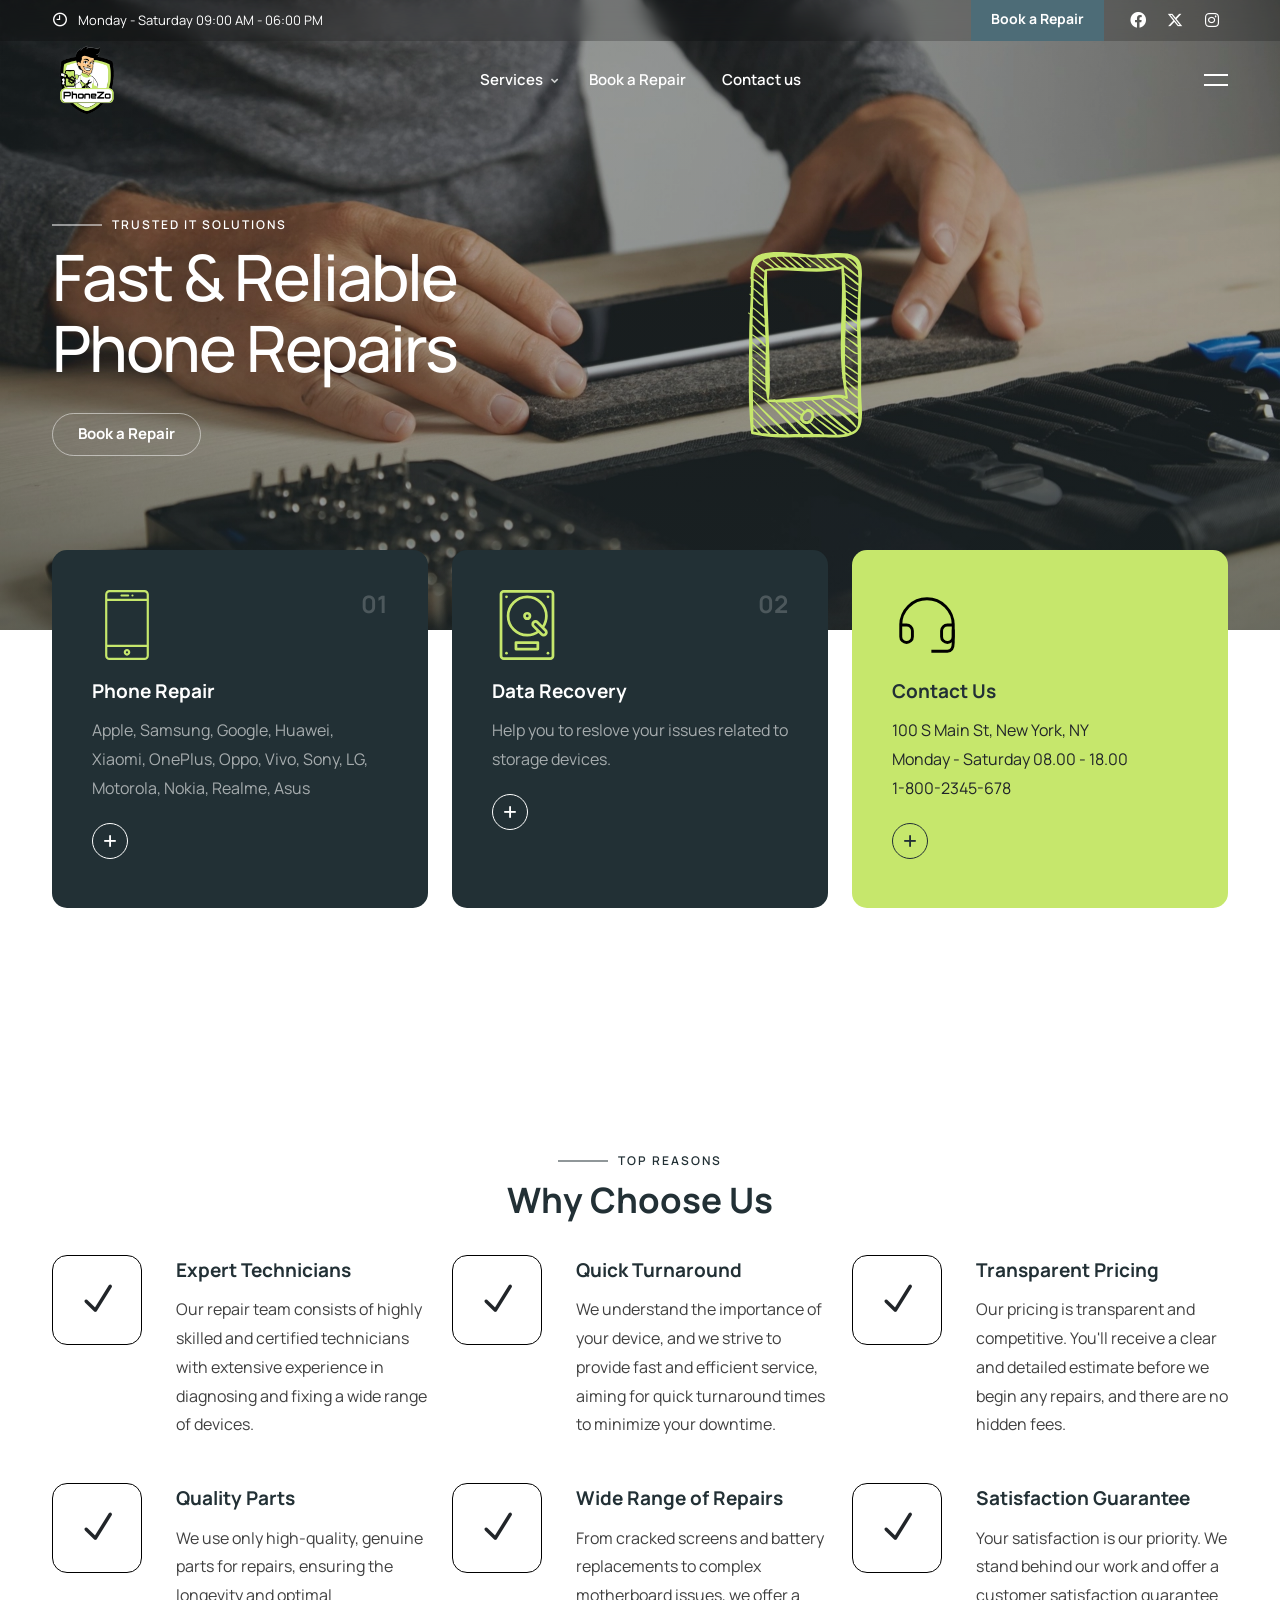
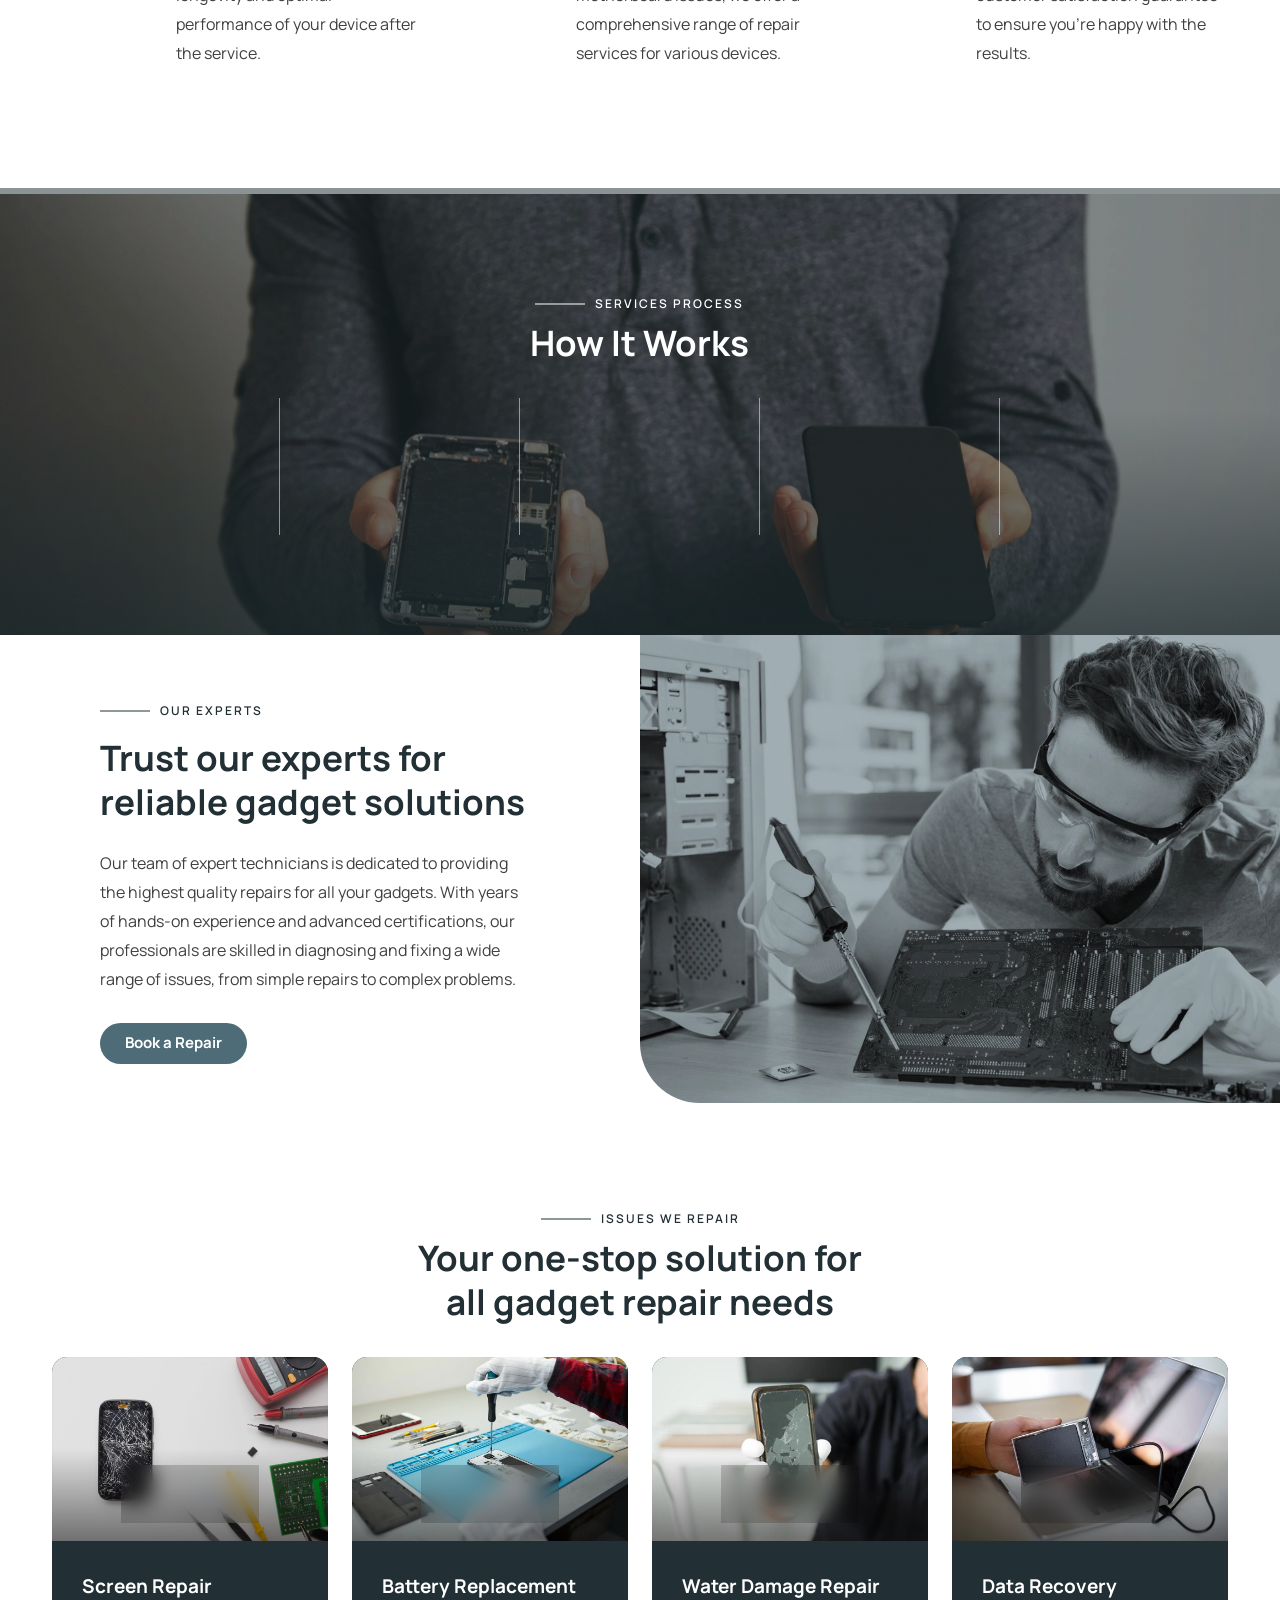
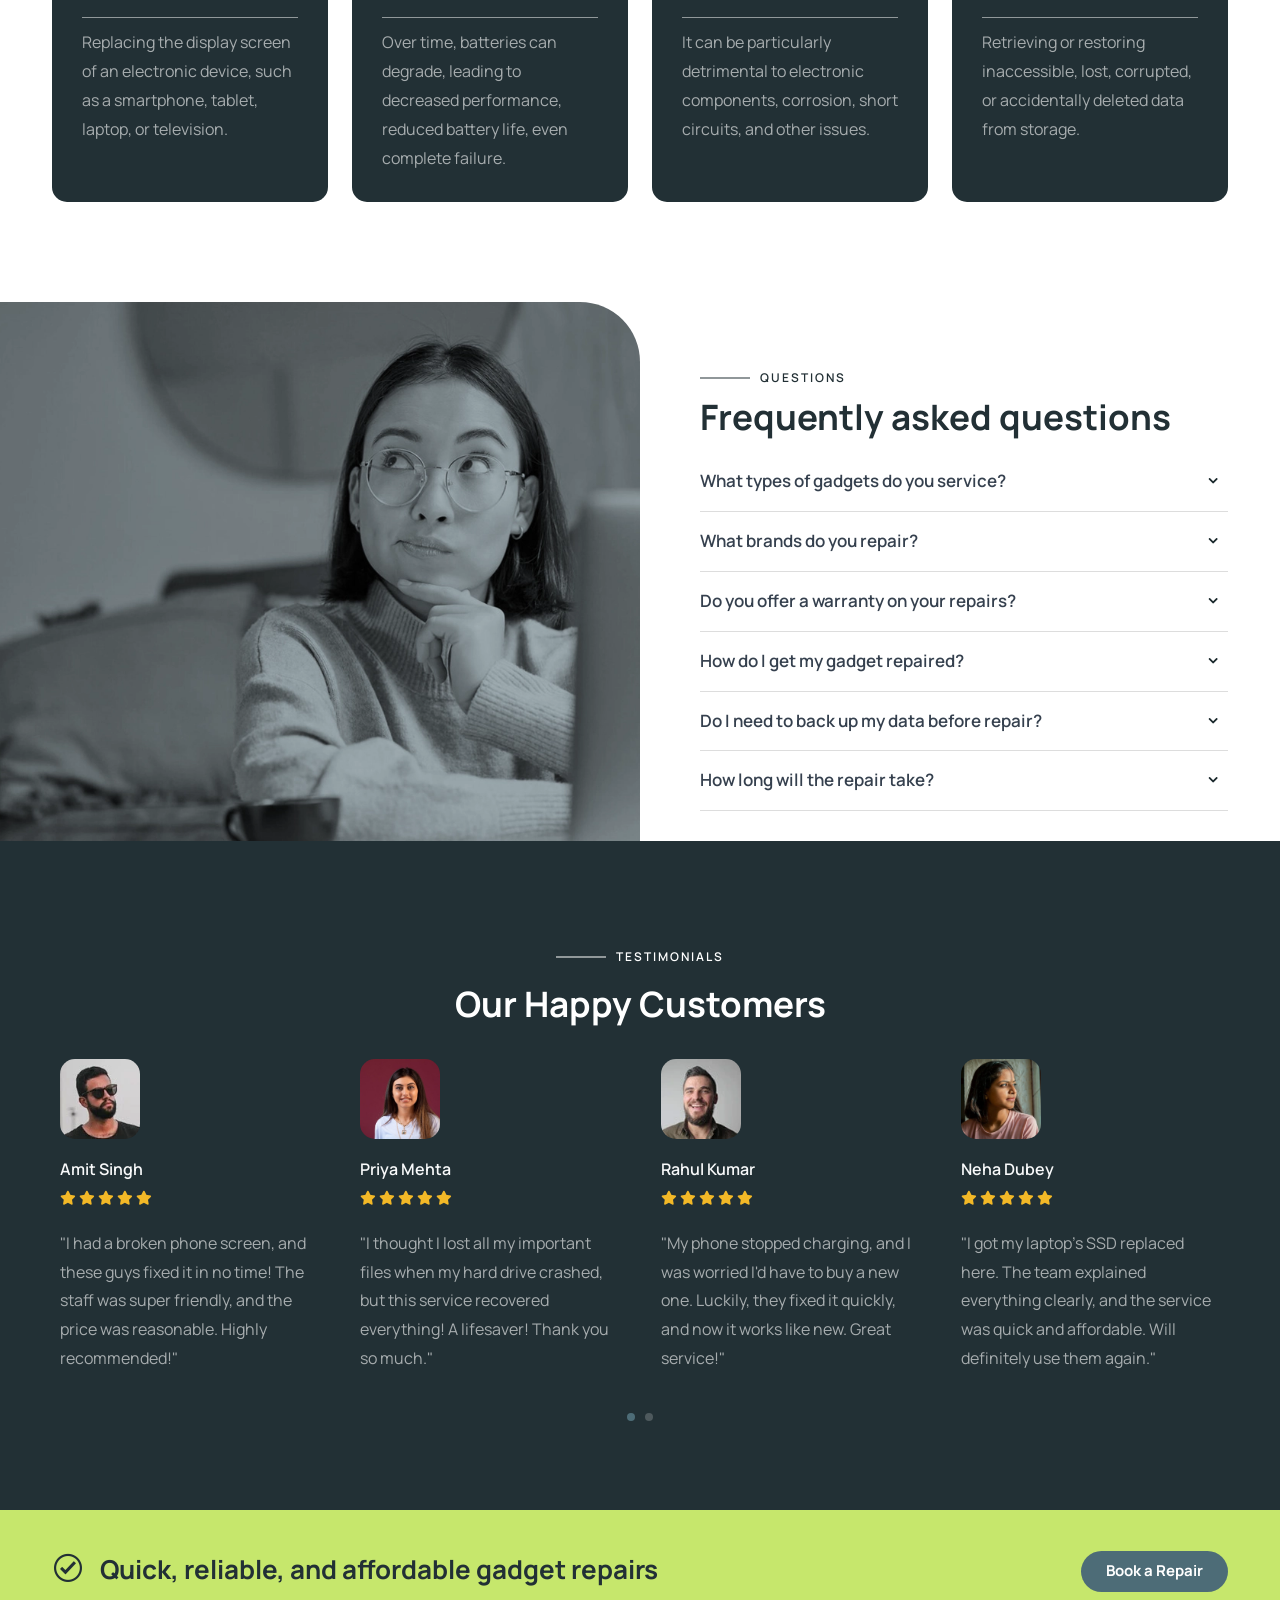
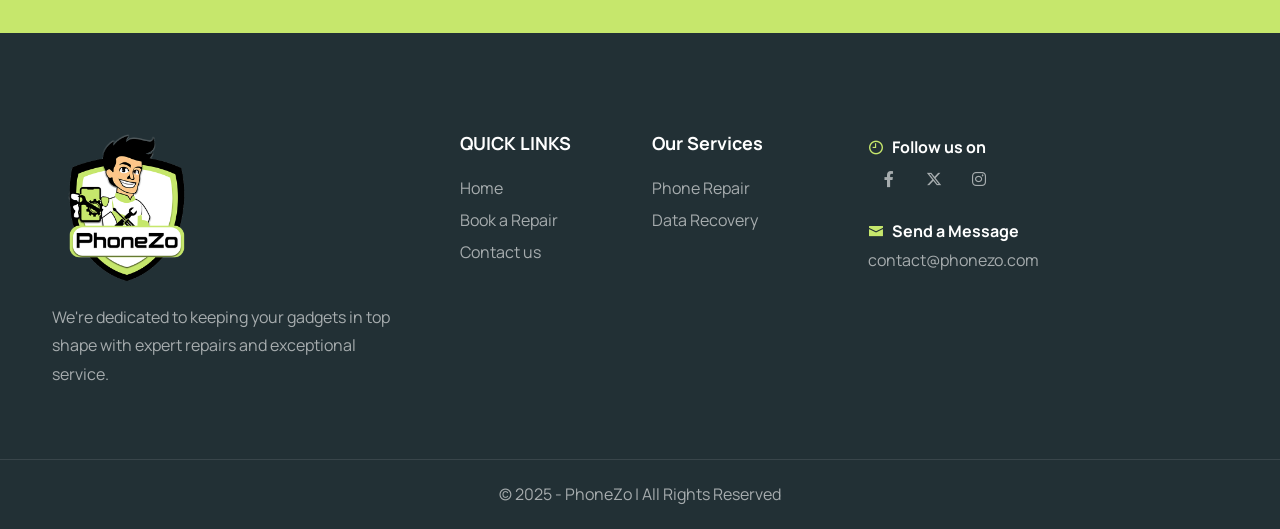
==== index.html @ 87b2c32f "first commit" ====
<!DOCTYPE html>
<html lang="en">

<head>
    <title>PhoneZo</title>
    <link rel="icon" href="./images/favicon.svg" type="image/gif" sizes="16x16">
    <meta content="text/html;charset=utf-8" http-equiv="Content-Type">
    <meta content="width=device-width, initial-scale=1.0" name="viewport">
    <meta content="PhoneZo" name="description">
    <meta content="" name="keywords">
    <meta content="" name="author">
    <link href="css/bootstrap.min.css" rel="stylesheet" type="text/css" id="bootstrap">
    <link href="css/plugins.css" rel="stylesheet" type="text/css">
    <link href="css/swiper.css" rel="stylesheet" type="text/css">
    <link href="css/style.css" rel="stylesheet" type="text/css">
    <link href="css/coloring.css" rel="stylesheet" type="text/css">
    <link id="colors" href="css/colors/scheme-01.css" rel="stylesheet" type="text/css">
</head>

<body>
    <div id="wrapper">
        <div class="float-text show-on-scroll">
            <span><a href="#">Scroll to top</a></span>
        </div>
        <div class="scrollbar-v show-on-scroll"></div>
        <div id="de-loader"></div>

        <header class="transparent has-topbar">
            <div id="topbar">
                <div class="container">
                    <div class="row">
                        <div class="col-lg-12">
                            <div class="d-flex justify-content-between xs-hide">
                                <div class="d-flex">
                                    <!-- <div class="topbar-widget me-5"><a href="#"><i class="icofont-location-pin"></i>Our
                                            Workshop: 100 S Main St, New York, NY</a></div> -->
                                    <div class="topbar-widget me-5"><a href="#"><i class="icofont-clock-time"></i>Monday
                                            - Saturday 09:00 AM - 06:00 PM</a></div>
                                </div>

                                <div class="d-flex">
                                    <a class="btn-topbar bg-color me-3" href="./book-repair.html">Book a Repair</a>
                                    <div class="social-icons">
                                        <a href="#"><i class="fa-brands fa-facebook fa-lg"></i></a>
                                        <a href="#"><i class="fa-brands fa-x-twitter fa-lg"></i></a>
                                        <a href="#"><i class="fa-brands fa-instagram fa-lg"></i></a>
                                    </div>
                                </div>
                            </div>
                        </div>
                    </div>
                    <div class="clearfix"></div>
                </div>
            </div>
            <div class="container">
                <div class="row">
                    <div class="col-md-12">
                        <div class="de-flex sm-pt10">
                            <div class="de-flex-col">
                                <!-- logo begin -->
                                <div id="logo">
                                    <a href="index.html">
                                        <img class="logo-main" src="images/logo.png" alt="">
                                        <img class="logo-scroll" src="images/logo.png" alt="">
                                        <img class="logo-mobile" src="images/logo.png" alt="">
                                    </a>
                                </div>
                                <!-- logo close -->
                            </div>
                            <div class="de-flex-col header-col-mid">
                                <ul id="mainmenu">
                                    <li><a class="menu-item" href="#">Services</a>
                                        <ul>
                                            <li><a class="menu-item" href="./phone-repair.html">Smartphone Repair</a>
                                            </li>
                                            <li><a class="menu-item" href="./data-recovery.html">Data Recovery</a>
                                            </li>
                                        </ul>
                                    </li>
                                    <li><a class="menu-item" href="./book-repair.html">Book a Repair</a></li>
                                    <li><a class="menu-item" href="./contact.html">Contact us</a></li>
                                </ul>
                            </div>
                            <div class="de-flex-col">
                                <div class="menu_side_area">
                                    <span id="menu-btn"></span>
                                </div>

                                <div id="btn-extra">
                                    <span></span>
                                    <span></span>
                                </div>
                            </div>
                        </div>
                    </div>
                </div>
            </div>
        </header>

        <div class="no-bottom no-top" id="content">

            <div id="top"></div>

            <section class="section-dark text-light no-top no-bottom position-relative z-1000"
                style="height: 70vh; min-height: 65vh;">
                <div class="v-center">
                    <div class="swiper">
                        <div class="swiper-wrapper">
                            <div class="swiper-slide">
                                <div class="swiper-inner" data-bgimage="url(images/slider/6.webp)">
                                    <div class="sw-caption">
                                        <div class="container">
                                            <div class="row gx-5 align-items-center justify-content-between">
                                                <div class="spacer-double"></div>
                                                <div class="col-lg-6 mb-sm-30">
                                                    <div class="subtitle s2 mb-2">Trusted IT Solutions</div>
                                                    <h1 class="slider-title">Fast & Reliable Phone Repairs
                                                    </h1>
                                                    <div class="spacer-10"></div>
                                                    <a class="btn-main btn-line fx-slide mb10 mb-3"
                                                        href="book-repair.html"><span>Book a Repair</span></a>
                                                </div>

                                                <div class="col-lg-6 sm-hide">
                                                    <img src="images/slider/mobile.svg" class="w-50 p-lg-5 p-0" alt="">
                                                </div>
                                            </div>
                                        </div>
                                    </div>
                                    <div class="sw-overlay op-7"></div>
                                </div>
                            </div>
                            <div class="swiper-slide">
                                <div class="swiper-inner" data-bgimage="url(images/slider/5.webp)">
                                    <div class="sw-caption">
                                        <div class="container">
                                            <div class="row gx-5 align-items-center justify-content-between">
                                                <div class="spacer-double"></div>
                                                <div class="col-lg-5 mb-sm-30">
                                                    <div class="subtitle s2 mb-2">Trusted IT Solutions</div>
                                                    <h1 class="slider-title">Lost Data? <br> We Bring It Back!</h1>
                                                    <div class="spacer-10"></div>
                                                    <a class="btn-main btn-line fx-slide mb10 mb-3"
                                                        href="book-repair.html"><span>Book a Repair</span></a>
                                                </div>
                                                <div class="col-lg-6 sm-hide">
                                                    <img src="images/slider/hard-drive.svg" class="w-50 p-lg-5 p-0"
                                                        alt="">
                                                </div>
                                            </div>
                                        </div>
                                    </div>
                                    <div class="sw-overlay op-7"></div>
                                </div>
                            </div>

                        </div>
                    </div>
                </div>
            </section>

            <section class="pt-0 relative z-1000">
                <div class="container mt-min-80">
                    <div class="row">
                        <div class="col-lg-4 col-md-6 wow fadeInLeft" data-wow-delay=".0s">
                            <div class="bg-dark-2 p-40 rounded-1 text-light h-100 relative">
                                <div class="abs top-0 end-0 p-40 fw-bold fs-24 op-2">
                                    01
                                </div>
                                <img src="images/svg-color/iphone-svgrepo-com.svg" class="w-70px mb-3" alt="">
                                <h4>Phone Repair</h4>
                                <p> Apple, Samsung, Google, Huawei, Xiaomi, OnePlus, Oppo, Vivo, Sony, LG, Motorola,
                                    Nokia, Realme, Asus</p>
                                <a class="btn-plus" href="./phone-repair.html">
                                    <i class="fa fa-plus"></i>
                                    <span>Read more</span>
                                </a>
                            </div>
                        </div>

                        <div class="col-lg-4 col-md-6 wow fadeInLeft mt-lg-0 mt-md-0 mt-2" data-wow-delay=".2s">
                            <div class="bg-dark-2 p-40 rounded-1 text-light h-100 relative">
                                <div class="abs top-0 end-0 p-40 fw-bold fs-24 op-2">
                                    02
                                </div>
                                <img src="images/svg-color/tablet-svgrepo-com.svg" class="w-70px mb-3" alt="">
                                <h4>Data Recovery</h4>
                                <p>Help you to reslove your issues related to storage devices.</p>
                                <a class="btn-plus" href="./data-recovery.html">
                                    <i class="fa fa-plus"></i>
                                    <span>Read more</span>
                                </a>
                            </div>
                        </div>

                        <div class="col-lg-4 col-md-12 mt-lg-0 mt-md-4 mt-2 wow fadeInLeft" data-wow-delay=".6s">
                            <div class="bg-color-2 text-dark rounded-1 p-40 h-100">
                                <img src="images/svg-black/support-svgrepo-com.svg" class="w-70px mb-3" alt="">
                                <h4>Contact Us</h4>
                                <p>100 S Main St, New York, NY<br>Monday - Saturday 08.00 - 18.00<br>1-800-2345-678</p>
                                <a class="btn-plus" href="./contact-dark.html">
                                    <i class="fa fa-plus"></i>
                                    <span>Read more</span>
                                </a>
                            </div>
                        </div>
                    </div>
                </div>
            </section>

            <section class="no-top" aria-label="section">
                <div class="container">
                    <div class="row g-4">

                        <div class="col-md-12 wow fadeInUp">
                            <div id="owl-logo" class="logo-carousel no-alpha owl-carousel owl-theme">
                                <img src="images/logo-dark/apple-logo.png" class="img-fluid px-4" alt="">
                                <img src="images/logo-dark/samsung-logo.png" class="img-fluid px-4" alt="">
                                <img src="images/logo-dark/asus-logo.png" class="img-fluid px-4" alt="">
                                <img src="images/logo-dark/google-logo.png" class="img-fluid px-4" alt="">
                                <img src="images/logo-dark/moto-logo.png" class="img-fluid px-4" alt="">
                                <img src="images/logo-dark/nokia-logo.png" class="img-fluid px-4" alt="">
                                <img src="images/logo-dark/oneplus-logo.png" class="img-fluid px-4" alt="">
                                <img src="images/logo-dark/oppo-logo.png" class="img-fluid px-4" alt="">
                                <img src="images/logo-dark/realme-logo.png" class="img-fluid px-4" alt="">
                                <img src="images/logo-dark/tecno-logo.png" class="img-fluid px-4" alt="">
                                <img src="images/logo-dark/vivo-logo.png" class="img-fluid px-4" alt="">
                                <img src="images/logo-dark/xiaomi-logo.png" class="img-fluid px-4" alt="">
                            </div>
                        </div>
                    </div>
                </div>
            </section>

            <section class="no-top">
                <div class="container">
                    <div class="row g-4 mb-2 justify-content-center">
                        <div class="col-lg-5 text-center">
                            <div class="subtitle s2 wow fadeInUp mb-2">Top Reasons</div>
                            <h2 class="wow fadeInUp" data-wow-delay=".2s">Why Choose Us</h2>
                        </div>
                    </div>
                    <div class="row g-4">
                        <div class="col-lg-4 col-md-6 wow fadeInUp">
                            <div class="relative">
                                <i class="abs fs-40 p-4 border-1-black icon_check rounded-1 text-dark"></i>
                                <div class="ps-100 ms-4">
                                    <h4>Expert Technicians</h4>
                                    <p>Our repair team consists of highly skilled and certified technicians with
                                        extensive experience in diagnosing and fixing a wide range of devices.</p>
                                </div>
                            </div>
                        </div>

                        <div class="col-lg-4 col-md-6 wow fadeInUp">
                            <div class="relative">
                                <i class="abs fs-40 p-4 border-1-black icon_check rounded-1 text-dark"></i>
                                <div class="ps-100 ms-4">
                                    <h4>Quick Turnaround</h4>
                                    <p>We understand the importance of your device, and we strive to provide fast and
                                        efficient service, aiming for quick turnaround times to minimize your downtime.
                                    </p>
                                </div>
                            </div>
                        </div>

                        <div class="col-lg-4 col-md-6 wow fadeInUp">
                            <div class="relative">
                                <i class="abs fs-40 p-4 border-1-black icon_check rounded-1 text-dark"></i>
                                <div class="ps-100 ms-4">
                                    <h4>Transparent Pricing</h4>
                                    <p>Our pricing is transparent and competitive. You'll receive a clear and detailed
                                        estimate before we begin any repairs, and there are no hidden fees.</p>
                                </div>
                            </div>
                        </div>

                        <div class="col-lg-4 col-md-6 wow fadeInUp">
                            <div class="relative">
                                <i class="abs fs-40 p-4 border-1-black icon_check rounded-1 text-dark"></i>
                                <div class="ps-100 ms-4">
                                    <h4>Quality Parts</h4>
                                    <p>We use only high-quality, genuine parts for repairs, ensuring the longevity and
                                        optimal performance of your device after the service.</p>
                                </div>
                            </div>
                        </div>

                        <div class="col-lg-4 col-md-6 wow fadeInUp">
                            <div class="relative">
                                <i class="abs fs-40 p-4 border-1-black icon_check rounded-1 text-dark"></i>
                                <div class="ps-100 ms-4">
                                    <h4>Wide Range of Repairs</h4>
                                    <p>From cracked screens and battery replacements to complex motherboard issues, we
                                        offer a comprehensive range of repair services for various devices.</p>
                                </div>
                            </div>
                        </div>

                        <div class="col-lg-4 col-md-6 wow fadeInUp">
                            <div class="relative">
                                <i class="abs fs-40 p-4 border-1-black icon_check rounded-1 text-dark"></i>
                                <div class="ps-100 ms-4">
                                    <h4>Satisfaction Guarantee</h4>
                                    <p>Your satisfaction is our priority. We stand behind our work and offer a customer
                                        satisfaction guarantee to ensure you're happy with the results.</p>
                                </div>
                            </div>
                        </div>
                    </div>
                </div>
            </section>

            <section class="section-dark text-light jarallax">
                <img src="images/background/12.webp" class="jarallax-img" alt="">
                <div class="sw-overlay"></div>
                <div class="row g-4 mb-2 justify-content-center">
                    <div class="col-lg-5 px-0 text-center">
                        <div class="subtitle s2 wow fadeInUp mb-2">Services Process</div>
                        <h2 class="wow fadeInUp" data-wow-delay=".2s">How It Works</h2>
                    </div>
                </div>
                <div class="container">
                    <div class="row g-4 grid-divider">
                        <div class="col-lg-1-5 col-md-6 wow fadeInLeft" data-wow-delay=".2s">
                            <div class="de-step-s1 text-center">
                                <div class="d-number bg-color-2 text-dark wow fadeInLeft" data-wow-delay=".2s">Step 1
                                </div>
                                <h4>Select your repair &amp; request a quote</h4>
                                <div class="abs abs-center fs-96 top-50 text-white op-2 fw-bold">1</div>
                            </div>
                        </div>
                        <div class="col-lg-1-5 col-md-6 wow fadeInLeft" data-wow-delay=".4s">
                            <div class="de-step-s1 text-center">
                                <div class="d-number bg-color-2 text-dark wow fadeInLeft" data-wow-delay=".4s">Step 2
                                </div>
                                <h4>Send you gadget or visit our store</h4>
                                <div class="abs abs-center fs-96 top-50 text-white op-2 fw-bold">2</div>
                            </div>
                        </div>
                        <div class="col-lg-1-5 col-md-6 wow fadeInLeft" data-wow-delay=".6s">
                            <div class="de-step-s1 text-center">
                                <div class="d-number bg-color-2 text-dark wow fadeInLeft" data-wow-delay=".6s">Step 3
                                </div>
                                <h4>Our technicians fix your gadget</h4>
                                <div class="abs abs-center fs-96 top-50 text-white op-2 fw-bold">3</div>
                            </div>
                        </div>
                        <div class="col-lg-1-5 col-md-6 wow fadeInLeft" data-wow-delay=".8s">
                            <div class="de-step-s1 text-center">
                                <div class="d-number bg-color-2 text-dark wow fadeInLeft" data-wow-delay=".8s">Step 4
                                </div>
                                <h4>We'll request payment</h4>
                                <div class="abs abs-center fs-96 top-50 text-white op-2 fw-bold">4</div>
                            </div>
                        </div>
                        <div class="col-lg-1-5 col-md-6 wow fadeInLeft" data-wow-delay="1s">
                            <div class="de-step-s1 text-center">
                                <div class="d-number bg-color-2 text-dark wow fadeInLeft" data-wow-delay="1s">Step 5
                                </div>
                                <h4>Return to you</h4>
                                <div class="abs abs-center fs-96 top-50 text-white op-2 fw-bold">5</div>
                            </div>
                        </div>
                    </div>
                </div>
            </section>

            <section class="no-top no-bottom overflow-hidden">
                <div class="container-fluid relative half-fluid">
                    <div class="container">
                        <div class="row">
                            <div
                                class="col-lg-6 position-lg-absolute right-half h-100 overflow-hidden rounded-bottom-start-60">
                                <!-- <div class="absolute start-0 w-100 abs-middle fs-36 text-white text-center z-2">
                                    <a class="player d-block hover popup-youtube bg-dark-2 no-border rounded-1 wow scaleIn"
                                        href="https://www.youtube.com/watch?v=C6rf51uHWJg"><span></span></a>
                                </div> -->
                                <div class="image" data-bgimage="url(images/misc/7.webp) center"></div>
                            </div>
                            <div class="col-lg-5 relative z-2">
                                <div class="spacer-double"></div>
                                <div class="ps-lg-5">
                                    <div class="subtitle wow fadeInUp mb-3">Our Experts</div>
                                    <h2 class="wow fadeInUp">Trust our experts for reliable gadget solutions</h2>
                                    <p class="wow fadeInUp">Our team of expert technicians is dedicated to providing the
                                        highest quality repairs for all your gadgets. With years of hands-on experience
                                        and advanced certifications, our professionals are skilled in diagnosing and
                                        fixing a wide range of issues, from simple repairs to complex problems.</p>
                                    <div class="spacer-10"></div>
                                    <a class="btn-main fx-slide wow fadeInUp" href="book-repair.html"><span>Book a
                                            Repair</span></a>
                                </div>
                                <div class="spacer-single sm-hide"></div>
                            </div>

                        </div>
                    </div>
                </div>
            </section>

            <section>
                <div class="container">
                    <div class="row g-4 mb-2 justify-content-center">
                        <div class="col-lg-5 text-center">
                            <div class="subtitle s2 wow fadeInUp mb-2">Issues We Repair</div>
                            <h2 class="wow fadeInUp" data-wow-delay=".2s">Your one-stop solution for all gadget repair
                                needs</h2>
                        </div>
                    </div>
                    <div class="row g-4">
                        <div class="col-lg-3 col-md-6 wow fadeInLeft hover" data-wow-delay=".0s">
                            <div class="bg-dark-2 text-light h-100 rounded-1 overflow-hidden">
                                <div class="relative overflow-hidden">
                                    <p
                                        class="d-inline bg-blur abs abs-center px-2 rounded-3 text-center bottom-10 z-1000 text-white mb-0 fs-14">
                                        Estimated 1 - 3 days</p>
                                    <img src="images/services/1.webp" class="img-fluid hover-scale-1-1" alt="">
                                    <div class="de-overlay-gradient-dark op-5 h-50 top-50"></div>
                                </div>

                                <div class="p-30">
                                    <h4 class="border-bottom-1-light pb-3">Screen Repair</h4>
                                    <p class="mb-0">Replacing the display screen of an electronic device, such as a
                                        smartphone, tablet, laptop, or television.</p>
                                </div>
                            </div>
                        </div>

                        <div class="col-lg-3 col-md-6 wow fadeInLeft hover" data-wow-delay=".3s">
                            <div class="bg-dark-2 text-light h-100 rounded-1 overflow-hidden">
                                <div class="relative overflow-hidden">
                                    <p
                                        class="d-inline bg-blur abs abs-center px-2 rounded-3 text-center bottom-10 z-1000 text-white mb-0 fs-14">
                                        Estimated 1 - 3 days</p>
                                    <img src="images/services/2.webp" class="img-fluid hover-scale-1-1" alt="">
                                    <div class="de-overlay-gradient-dark op-5 h-50 top-50"></div>
                                </div>

                                <div class="p-30">
                                    <h4 class="border-bottom-1-light pb-3">Battery Replacement</h4>
                                    <p class="mb-0">Over time, batteries can degrade, leading to decreased performance,
                                        reduced battery life, even complete failure.</p>
                                </div>
                            </div>
                        </div>

                        <div class="col-lg-3 col-md-6 wow fadeInLeft hover" data-wow-delay=".6s">
                            <div class="bg-dark-2 text-light h-100 rounded-1 overflow-hidden">
                                <div class="relative overflow-hidden">
                                    <p
                                        class="d-inline bg-blur abs abs-center px-2 rounded-3 text-center bottom-10 z-1000 text-white mb-0 fs-14">
                                        Estimated 1 - 3 days</p>
                                    <img src="images/services/3.webp" class="img-fluid hover-scale-1-1" alt="">
                                    <div class="de-overlay-gradient-dark op-5 h-50 top-50"></div>
                                </div>

                                <div class="p-30">
                                    <h4 class="border-bottom-1-light pb-3">Water Damage Repair</h4>
                                    <p class="mb-0">It can be particularly detrimental to electronic components,
                                        corrosion, short circuits, and other issues.</p>
                                </div>
                            </div>
                        </div>

                        <div class="col-lg-3 col-md-6 wow fadeInLeft hover" data-wow-delay=".9s">
                            <div class="bg-dark-2 text-light h-100 rounded-1 overflow-hidden">
                                <div class="relative overflow-hidden">
                                    <p
                                        class="d-inline bg-blur abs abs-center px-2 rounded-3 text-center bottom-10 z-1000 text-white mb-0 fs-14">
                                        Estimated 1 - 3 days</p>
                                    <img src="images/services/4.webp" class="img-fluid hover-scale-1-1" alt="">
                                    <div class="de-overlay-gradient-dark op-5 h-50 top-50"></div>
                                </div>

                                <div class="p-30">
                                    <h4 class="border-bottom-1-light pb-3">Data Recovery</h4>
                                    <p class="mb-0">Retrieving or restoring inaccessible, lost, corrupted, or
                                        accidentally deleted data from storage.</p>
                                </div>
                            </div>
                        </div>

                    </div>
                </div>
            </section>

            <section class="section-dark no-top no-bottom overflow-hidden">
                <div class="container-fluid relative half-fluid">
                    <div class="container">
                        <div class="row">
                            <!-- Image -->
                            <div
                                class="col-lg-6 position-lg-absolute left-half h-100 overflow-hidden rounded-top-end-60">
                                <div class="image" data-bgimage="url(images/misc/9.webp) center"></div>
                            </div>
                            <!-- Text -->
                            <div class="col-lg-6 offset-lg-6 relative z-2">
                                <div class="spacer-double"></div>
                                <div class="ps-lg-5">
                                    <div class="subtitle s2 wow fadeInUp mb-2">Questions</div>
                                    <h2 class="wow fadeInUp mb-2" data-wow-delay=".2s">Frequently asked questions</h2>
                                    <div class="accordion s2 wow fadeInUp">
                                        <div class="accordion-section">
                                            <div class="accordion-section-title" data-tab="#accordion-a1">
                                                What types of gadgets do you service?
                                            </div>
                                            <div class="accordion-section-content" id="accordion-a1">
                                                <p class="mb-0">We service a wide range of gadgets including
                                                    smartphones, tablets, laptops, desktops, smartwatches, and gaming
                                                    consoles.</p>
                                            </div>
                                            <div class="accordion-section-title" data-tab="#accordion-a2">
                                                What brands do you repair?
                                            </div>
                                            <div class="accordion-section-content" id="accordion-a2">
                                                <p class="mb-0">We repair gadgets from major brands such as Apple,
                                                    Samsung, Sony, Microsoft, Dell, HP, and many others.</p>
                                            </div>
                                            <div class="accordion-section-title" data-tab="#accordion-a3">
                                                Do you offer a warranty on your repairs?
                                            </div>
                                            <div class="accordion-section-content" id="accordion-a3">
                                                <p class="mb-0">Yes, we offer a 90-day warranty on all our repairs. This
                                                    covers any issues related to the repair work done by us.</p>
                                            </div>
                                            <div class="accordion-section-title" data-tab="#accordion-a4">
                                                How do I get my gadget repaired?
                                            </div>
                                            <div class="accordion-section-content" id="accordion-a4">
                                                <p class="mb-0">You can either visit our store, schedule a pick-up
                                                    service, or mail in your gadget for repair. Please contact us to
                                                    arrange the most convenient option for you.</p>
                                            </div>
                                            <div class="accordion-section-title" data-tab="#accordion-a5">
                                                Do I need to back up my data before repair?
                                            </div>
                                            <div class="accordion-section-content" id="accordion-a5">
                                                <p class="mb-0">Yes, we recommend that you back up all your data before
                                                    bringing in your device for repair. While we take utmost care, we
                                                    cannot guarantee the safety of your data during the repair process.
                                                </p>
                                            </div>
                                            <div class="accordion-section-title" data-tab="#accordion-a6">
                                                How long will the repair take?
                                            </div>
                                            <div class="accordion-section-content" id="accordion-a6">
                                                <p class="mb-0">The repair time varies depending on the type of device
                                                    and the nature of the issue. Simple repairs can often be done within
                                                    a few hours, while more complex issues may take a few days.</p>
                                            </div>
                                        </div>
                                    </div>
                                </div>
                                <div class="spacer-single sm-hide"></div>
                            </div>

                        </div>
                    </div>
                </div>
            </section>

            <section class="section-dark bg-dark-2 text-light">
                <div class="container">
                    <div class="row g-4 mb-4">
                        <div class="col-lg-6 offset-lg-3 text-center">
                            <div class="subtitle wow fadeInUp mb-3">Testimonials</div>
                            <h2 class="wow fadeInUp" data-wow-delay=".2s">Our Happy Customers</h2>
                        </div>
                    </div>

                    <div class="row g-4">
                        <div class="owl-carousel owl-theme wow fadeInUp" id="testimonial-carousel">
                            <div class="item">
                                <div class="relative p-2">
                                    <div class="relative">
                                        <img class="relative z-2 w-80px rounded-1" alt=""
                                            src="images/testimonial/1.webp">
                                    </div>
                                    <div class="mt-3 fw-600">Amit Singh</div>
                                    <div class="de-rating-ext mb-3">
                                        <span class="d-stars">
                                            <i class="fa fa-star"></i>
                                            <i class="fa fa-star"></i>
                                            <i class="fa fa-star"></i>
                                            <i class="fa fa-star"></i>
                                            <i class="fa fa-star"></i>
                                        </span>
                                    </div>
                                    <p>"I had a broken phone screen, and these guys fixed it in no time! The staff was
                                        super friendly, and the price was reasonable. Highly recommended!"</p>
                                </div>
                            </div>
                            <div class="item">
                                <div class="relative p-2">
                                    <div class="relative">
                                        <img class="relative z-2 w-80px rounded-1" alt=""
                                            src="images/testimonial/2.jpeg">
                                    </div>
                                    <div class="mt-3 fw-600">Priya Mehta</div>
                                    <div class="de-rating-ext mb-3">
                                        <span class="d-stars">
                                            <i class="fa fa-star"></i>
                                            <i class="fa fa-star"></i>
                                            <i class="fa fa-star"></i>
                                            <i class="fa fa-star"></i>
                                            <i class="fa fa-star"></i>
                                        </span>
                                    </div>
                                    <p>"I thought I lost all my important files when my hard drive crashed, but this
                                        service recovered everything! A lifesaver! Thank you so much."</p>
                                </div>
                            </div>
                            <div class="item">
                                <div class="relative p-2">
                                    <div class="relative">
                                        <img class="relative z-2 w-80px rounded-1" alt=""
                                            src="images/testimonial/3.webp">
                                    </div>
                                    <div class="mt-3 fw-600">Rahul Kumar</div>
                                    <div class="de-rating-ext mb-3">
                                        <span class="d-stars">
                                            <i class="fa fa-star"></i>
                                            <i class="fa fa-star"></i>
                                            <i class="fa fa-star"></i>
                                            <i class="fa fa-star"></i>
                                            <i class="fa fa-star"></i>
                                        </span>
                                    </div>
                                    <p>"My phone stopped charging, and I was worried I'd have to buy a new one. Luckily,
                                        they fixed it quickly, and now it works like new. Great service!"</p>
                                </div>
                            </div>
                            <div class="item">
                                <div class="relative p-2">
                                    <div class="relative">
                                        <img class="relative z-2 w-80px rounded-1" alt=""
                                            src="images/testimonial/4.jpeg">
                                    </div>
                                    <div class="mt-3 fw-600">Neha Dubey</div>
                                    <div class="de-rating-ext mb-3">
                                        <span class="d-stars">
                                            <i class="fa fa-star"></i>
                                            <i class="fa fa-star"></i>
                                            <i class="fa fa-star"></i>
                                            <i class="fa fa-star"></i>
                                            <i class="fa fa-star"></i>
                                        </span>
                                    </div>
                                    <p>"I got my laptop's SSD replaced here. The team explained everything clearly, and
                                        the service was quick and affordable. Will definitely use them again."</p>
                                </div>
                            </div>
                            <div class="item">
                                <div class="relative p-2">
                                    <div class="relative">
                                        <img class="relative z-2 w-80px rounded-1" alt=""
                                            src="images/testimonial/5.webp">
                                    </div>
                                    <div class="mt-3 fw-600">Vikas Pandey</div>
                                    <div class="de-rating-ext mb-3">
                                        <span class="d-stars">
                                            <i class="fa fa-star"></i>
                                            <i class="fa fa-star"></i>
                                            <i class="fa fa-star"></i>
                                            <i class="fa fa-star"></i>
                                            <i class="fa fa-star"></i>
                                        </span>
                                    </div>
                                    <p>"I had so many important photos and documents on my dead phone, and I was afraid
                                        they were gone forever. This service recovered everything! Highly recommended!"
                                    </p>
                                </div>
                            </div>
                            <div class="item">
                                <div class="relative p-2">
                                    <div class="relative">
                                        <img class="relative z-2 w-80px rounded-1" alt=""
                                            src="images/testimonial/6.jpg">
                                    </div>
                                    <div class="mt-3 fw-600">Sneha Rai</div>
                                    <div class="de-rating-ext mb-3">
                                        <span class="d-stars">
                                            <i class="fa fa-star"></i>
                                            <i class="fa fa-star"></i>
                                            <i class="fa fa-star"></i>
                                            <i class="fa fa-star"></i>
                                            <i class="fa fa-star"></i>
                                        </span>
                                    </div>
                                    <p>"My phone had a water damage issue, and I thought it was beyond repair. These
                                        experts fixed it within a day, and it works perfectly now. Super happy with
                                        their service!"</p>
                                </div>
                            </div>
                        </div>
                    </div>
                </div>
            </section>

            <section class="bg-color-2 pt-40 pb-40">
                <div class="container">
                    <div class="row g-4 align-items-center">
                        <div class="col-lg-9">
                            <h3 class="mb-1"><i class="icofont-check-circled fs-32 me-3"></i>Quick, reliable, and
                                affordable gadget repairs</h3>
                        </div>

                        <div class="col-lg-3 text-lg-end text-start">
                            <a class="btn-main" href="book-repair.html">Book a Repair</a>
                        </div>
                    </div>
                </div>
            </section>

        </div>

        <footer class="section-dark">
            <div class="container">
                <div class="row gx-5">
                    <div class="col-lg-4 col-sm-6">
                        <img src="images/logo.png" class="w-150px" alt="">
                        <div class="spacer-20"></div>
                        <p>We're dedicated to keeping your gadgets in top shape with expert repairs and exceptional
                            service.</p>
                    </div>
                    <div class="col-lg-4 col-sm-12 order-lg-1 order-sm-2">
                        <div class="row">
                            <div class="col-lg-6 col-sm-6">
                                <div class="widget">
                                    <h5>QUICK LINKS</h5>
                                    <ul>
                                        <li><a href="index.html">Home</a></li>
                                        <li><a href="./book-repair.html">Book a Repair</a></li>
                                        <li><a href="./contact.html">Contact us</a></li>
                                    </ul>
                                </div>
                            </div>
                            <div class="col-lg-6 col-sm-6">
                                <div class="widget">
                                    <h5>Our Services</h5>
                                    <ul>
                                        <li><a href="./phone-repair.html">Phone Repair</a></li>
                                        <li><a href="./data-recovery.html">Data Recovery</a></li>
                                    </ul>
                                </div>
                            </div>
                        </div>
                    </div>
                    <div class="col-lg-4 col-sm-6 order-lg-2 order-sm-1">
                        <div class="widget">
                            <div class="fw-bold text-white"><i class="icofont-clock-time me-2 id-color-2"></i>Follow us
                                on
                            </div>
                            <div class="social-icons mb-sm-30">
                                <a href="#"><i class="fa-brands fa-facebook-f"></i></a>
                                <a href="#"><i class="fa-brands fa-x-twitter"></i></a>
                                <a href="#"><i class="fa-brands fa-instagram"></i></a>
                            </div>

                            <div class="spacer-20"></div>

                            <div class="fw-bold text-white"><i class="icofont-envelope me-2 id-color-2"></i>Send a
                                Message</div>
                            contact@phonezo.com
                        </div>
                    </div>
                </div>
            </div>
            <div class="subfooter">
                <div class="container">
                    <div class="row">
                        <div class="col-md-12 text-center">
                            © 2025 - PhoneZo | All Rights Reserved
                        </div>
                    </div>
                </div>
            </div>
        </footer>
    </div>

    <div id="extra-wrap" class="text-light">
        <div id="btn-close">
            <span></span>
            <span></span>
        </div>

        <div id="extra-content">
            <img src="images/logo.png" class="w-100px" alt="">

            <div class="spacer-30-line"></div>

            <h5 class="mb-3">Our Services</h5>

            <div class="row g-2">
                <div class="col-6">
                    <a class="p-0 py-2 text-center d-block" href="single-repair.html">
                        <img src="images/svg-color/iphone-svgrepo-com.svg" class="w-50px mb-3" alt="">
                        <h6 class="mb-0">Phone Repair</h6>
                    </a>
                </div>

                <div class="col-6">
                    <a class="p-0 py-2 text-center d-block" href="single-repair.html">
                        <img src="images/svg-color/tablet-svgrepo-com.svg" class="w-50px mb-3" alt="">
                        <h6 class="mb-0">Data Recovery</h6>
                    </a>
                </div>
            </div>


            <div class="spacer-30-line"></div>

            <h5>Contact Us</h5>
            <div><i class="icofont-clock-time me-2 op-5"></i>Monday - Saturday 08.00 - 18.00</div>
            <div><i class="icofont-location-pin me-2 op-5"></i>100 S Main St, New York, </div>
            <div><i class="icofont-envelope me-2 op-5"></i>contact@PhoneZo.com</div>

            <div class="spacer-30-line"></div>

            <h5>About Us</h5>
            <p>We’re passionate about keeping your gadgets in top shape. Our dedicated team of experienced technicians
                combines technical expertise with exceptional customer service to provide reliable repairs for all your
                electronic devices.</p>

            <div class="social-icons">
                <a href="#"><i class="fa-brands fa-facebook-f"></i></a>
                <a href="#"><i class="fa-brands fa-x-twitter"></i></a>
                <a href="#"><i class="fa-brands fa-instagram"></i></a>
            </div>
        </div>
    </div>

    <script src="js/plugins.js"></script>
    <script src="js/designesia.js"></script>
    <script src="js/swiper.js"></script>
    <script src="js/custom-marquee.js"></script>
    <script src="js/custom-swiper-1.js"></script>
</body>

</html>
---- css/plugins.css ----
@charset "UTF-8";
/*!
 * animate.css -http://daneden.me/animate
 * Version - 3.5.1
 * Licensed under the MIT license - http://opensource.org/licenses/MIT
 *
 * Copyright (c) 2016 Daniel Eden
 */
 .animated{-webkit-animation-duration:.8s;animation-duration:.8s;-webkit-animation-fill-mode:both;animation-fill-mode:both}.animated.infinite{-webkit-animation-iteration-count:infinite;animation-iteration-count:infinite}.animated.hinge{-webkit-animation-duration:2s;animation-duration:2s}.animated.flipOutX,.animated.flipOutY,.animated.bounceIn,.animated.bounceOut{-webkit-animation-duration:.75s;animation-duration:.75s}@-webkit-keyframes bounce{from,20%,53%,80%,to{-webkit-animation-timing-function:cubic-bezier(.215,.61,.355,1);animation-timing-function:cubic-bezier(.215,.61,.355,1);-webkit-transform:translate3d(0,0,0);transform:translate3d(0,0,0)}40%,43%{-webkit-animation-timing-function:cubic-bezier(.755,.05,.855,.06);animation-timing-function:cubic-bezier(.755,.05,.855,.06);-webkit-transform:translate3d(0,-30px,0);transform:translate3d(0,-30px,0)}70%{-webkit-animation-timing-function:cubic-bezier(.755,.05,.855,.06);animation-timing-function:cubic-bezier(.755,.05,.855,.06);-webkit-transform:translate3d(0,-15px,0);transform:translate3d(0,-15px,0)}90%{-webkit-transform:translate3d(0,-4px,0);transform:translate3d(0,-4px,0)}}@keyframes bounce{from,20%,53%,80%,to{-webkit-animation-timing-function:cubic-bezier(.215,.61,.355,1);animation-timing-function:cubic-bezier(.215,.61,.355,1);-webkit-transform:translate3d(0,0,0);transform:translate3d(0,0,0)}40%,43%{-webkit-animation-timing-function:cubic-bezier(.755,.05,.855,.06);animation-timing-function:cubic-bezier(.755,.05,.855,.06);-webkit-transform:translate3d(0,-30px,0);transform:translate3d(0,-30px,0)}70%{-webkit-animation-timing-function:cubic-bezier(.755,.05,.855,.06);animation-timing-function:cubic-bezier(.755,.05,.855,.06);-webkit-transform:translate3d(0,-15px,0);transform:translate3d(0,-15px,0)}90%{-webkit-transform:translate3d(0,-4px,0);transform:translate3d(0,-4px,0)}}.bounce{-webkit-animation-name:bounce;animation-name:bounce;-webkit-transform-origin:center bottom;transform-origin:center bottom}@-webkit-keyframes flash{from,50%,to{opacity:1}25%,75%{opacity:0}}@keyframes flash{from,50%,to{opacity:1}25%,75%{opacity:0}}.flash{-webkit-animation-name:flash;animation-name:flash}@-webkit-keyframes pulse{from{-webkit-transform:scale3d(1,1,1);transform:scale3d(1,1,1)}50%{-webkit-transform:scale3d(1.05,1.05,1.05);transform:scale3d(1.05,1.05,1.05)}to{-webkit-transform:scale3d(1,1,1);transform:scale3d(1,1,1)}}@keyframes pulse{from{-webkit-transform:scale3d(1,1,1);transform:scale3d(1,1,1)}50%{-webkit-transform:scale3d(1.05,1.05,1.05);transform:scale3d(1.05,1.05,1.05)}to{-webkit-transform:scale3d(1,1,1);transform:scale3d(1,1,1)}}.pulse{-webkit-animation-name:pulse;animation-name:pulse}@-webkit-keyframes rubberBand{from{-webkit-transform:scale3d(1,1,1);transform:scale3d(1,1,1)}30%{-webkit-transform:scale3d(1.25,.75,1);transform:scale3d(1.25,.75,1)}40%{-webkit-transform:scale3d(.75,1.25,1);transform:scale3d(.75,1.25,1)}50%{-webkit-transform:scale3d(1.15,.85,1);transform:scale3d(1.15,.85,1)}65%{-webkit-transform:scale3d(.95,1.05,1);transform:scale3d(.95,1.05,1)}75%{-webkit-transform:scale3d(1.05,.95,1);transform:scale3d(1.05,.95,1)}to{-webkit-transform:scale3d(1,1,1);transform:scale3d(1,1,1)}}@keyframes rubberBand{from{-webkit-transform:scale3d(1,1,1);transform:scale3d(1,1,1)}30%{-webkit-transform:scale3d(1.25,.75,1);transform:scale3d(1.25,.75,1)}40%{-webkit-transform:scale3d(.75,1.25,1);transform:scale3d(.75,1.25,1)}50%{-webkit-transform:scale3d(1.15,.85,1);transform:scale3d(1.15,.85,1)}65%{-webkit-transform:scale3d(.95,1.05,1);transform:scale3d(.95,1.05,1)}75%{-webkit-transform:scale3d(1.05,.95,1);transform:scale3d(1.05,.95,1)}to{-webkit-transform:scale3d(1,1,1);transform:scale3d(1,1,1)}}.rubberBand{-webkit-animation-name:rubberBand;animation-name:rubberBand}@-webkit-keyframes shake{from,to{-webkit-transform:translate3d(0,0,0);transform:translate3d(0,0,0)}10%,30%,50%,70%,90%{-webkit-transform:translate3d(-10px,0,0);transform:translate3d(-10px,0,0)}20%,40%,60%,80%{-webkit-transform:translate3d(10px,0,0);transform:translate3d(10px,0,0)}}@keyframes shake{from,to{-webkit-transform:translate3d(0,0,0);transform:translate3d(0,0,0)}10%,30%,50%,70%,90%{-webkit-transform:translate3d(-10px,0,0);transform:translate3d(-10px,0,0)}20%,40%,60%,80%{-webkit-transform:translate3d(10px,0,0);transform:translate3d(10px,0,0)}}.shake{-webkit-animation-name:shake;animation-name:shake}@-webkit-keyframes headShake{0%{-webkit-transform:translateX(0);transform:translateX(0)}6.5%{-webkit-transform:translateX(-6px) rotateY(-9deg);transform:translateX(-6px) rotateY(-9deg)}18.5%{-webkit-transform:translateX(5px) rotateY(7deg);transform:translateX(5px) rotateY(7deg)}31.5%{-webkit-transform:translateX(-3px) rotateY(-5deg);transform:translateX(-3px) rotateY(-5deg)}43.5%{-webkit-transform:translateX(2px) rotateY(3deg);transform:translateX(2px) rotateY(3deg)}50%{-webkit-transform:translateX(0);transform:translateX(0)}}@keyframes headShake{0%{-webkit-transform:translateX(0);transform:translateX(0)}6.5%{-webkit-transform:translateX(-6px) rotateY(-9deg);transform:translateX(-6px) rotateY(-9deg)}18.5%{-webkit-transform:translateX(5px) rotateY(7deg);transform:translateX(5px) rotateY(7deg)}31.5%{-webkit-transform:translateX(-3px) rotateY(-5deg);transform:translateX(-3px) rotateY(-5deg)}43.5%{-webkit-transform:translateX(2px) rotateY(3deg);transform:translateX(2px) rotateY(3deg)}50%{-webkit-transform:translateX(0);transform:translateX(0)}}.headShake{-webkit-animation-timing-function:ease-in-out;animation-timing-function:ease-in-out;-webkit-animation-name:headShake;animation-name:headShake}@-webkit-keyframes swing{20%{-webkit-transform:rotate3d(0,0,1,15deg);transform:rotate3d(0,0,1,15deg)}40%{-webkit-transform:rotate3d(0,0,1,-10deg);transform:rotate3d(0,0,1,-10deg)}60%{-webkit-transform:rotate3d(0,0,1,5deg);transform:rotate3d(0,0,1,5deg)}80%{-webkit-transform:rotate3d(0,0,1,-5deg);transform:rotate3d(0,0,1,-5deg)}to{-webkit-transform:rotate3d(0,0,1,0deg);transform:rotate3d(0,0,1,0deg)}}@keyframes swing{20%{-webkit-transform:rotate3d(0,0,1,15deg);transform:rotate3d(0,0,1,15deg)}40%{-webkit-transform:rotate3d(0,0,1,-10deg);transform:rotate3d(0,0,1,-10deg)}60%{-webkit-transform:rotate3d(0,0,1,5deg);transform:rotate3d(0,0,1,5deg)}80%{-webkit-transform:rotate3d(0,0,1,-5deg);transform:rotate3d(0,0,1,-5deg)}to{-webkit-transform:rotate3d(0,0,1,0deg);transform:rotate3d(0,0,1,0deg)}}.swing{-webkit-transform-origin:top center;transform-origin:top center;-webkit-animation-name:swing;animation-name:swing}@-webkit-keyframes tada{from{-webkit-transform:scale3d(1,1,1);transform:scale3d(1,1,1)}10%,20%{-webkit-transform:scale3d(.9,.9,.9) rotate3d(0,0,1,-3deg);transform:scale3d(.9,.9,.9) rotate3d(0,0,1,-3deg)}30%,50%,70%,90%{-webkit-transform:scale3d(1.1,1.1,1.1) rotate3d(0,0,1,3deg);transform:scale3d(1.1,1.1,1.1) rotate3d(0,0,1,3deg)}40%,60%,80%{-webkit-transform:scale3d(1.1,1.1,1.1) rotate3d(0,0,1,-3deg);transform:scale3d(1.1,1.1,1.1) rotate3d(0,0,1,-3deg)}to{-webkit-transform:scale3d(1,1,1);transform:scale3d(1,1,1)}}@keyframes tada{from{-webkit-transform:scale3d(1,1,1);transform:scale3d(1,1,1)}10%,20%{-webkit-transform:scale3d(.9,.9,.9) rotate3d(0,0,1,-3deg);transform:scale3d(.9,.9,.9) rotate3d(0,0,1,-3deg)}30%,50%,70%,90%{-webkit-transform:scale3d(1.1,1.1,1.1) rotate3d(0,0,1,3deg);transform:scale3d(1.1,1.1,1.1) rotate3d(0,0,1,3deg)}40%,60%,80%{-webkit-transform:scale3d(1.1,1.1,1.1) rotate3d(0,0,1,-3deg);transform:scale3d(1.1,1.1,1.1) rotate3d(0,0,1,-3deg)}to{-webkit-transform:scale3d(1,1,1);transform:scale3d(1,1,1)}}.tada{-webkit-animation-name:tada;animation-name:tada}@-webkit-keyframes wobble{from{-webkit-transform:none;transform:none}15%{-webkit-transform:translate3d(-25%,0,0) rotate3d(0,0,1,-5deg);transform:translate3d(-25%,0,0) rotate3d(0,0,1,-5deg)}30%{-webkit-transform:translate3d(20%,0,0) rotate3d(0,0,1,3deg);transform:translate3d(20%,0,0) rotate3d(0,0,1,3deg)}45%{-webkit-transform:translate3d(-15%,0,0) rotate3d(0,0,1,-3deg);transform:translate3d(-15%,0,0) rotate3d(0,0,1,-3deg)}60%{-webkit-transform:translate3d(10%,0,0) rotate3d(0,0,1,2deg);transform:translate3d(10%,0,0) rotate3d(0,0,1,2deg)}75%{-webkit-transform:translate3d(-5%,0,0) rotate3d(0,0,1,-1deg);transform:translate3d(-5%,0,0) rotate3d(0,0,1,-1deg)}to{-webkit-transform:none;transform:none}}@keyframes wobble{from{-webkit-transform:none;transform:none}15%{-webkit-transform:translate3d(-25%,0,0) rotate3d(0,0,1,-5deg);transform:translate3d(-25%,0,0) rotate3d(0,0,1,-5deg)}30%{-webkit-transform:translate3d(20%,0,0) rotate3d(0,0,1,3deg);transform:translate3d(20%,0,0) rotate3d(0,0,1,3deg)}45%{-webkit-transform:translate3d(-15%,0,0) rotate3d(0,0,1,-3deg);transform:translate3d(-15%,0,0) rotate3d(0,0,1,-3deg)}60%{-webkit-transform:translate3d(10%,0,0) rotate3d(0,0,1,2deg);transform:translate3d(10%,0,0) rotate3d(0,0,1,2deg)}75%{-webkit-transform:translate3d(-5%,0,0) rotate3d(0,0,1,-1deg);transform:translate3d(-5%,0,0) rotate3d(0,0,1,-1deg)}to{-webkit-transform:none;transform:none}}.wobble{-webkit-animation-name:wobble;animation-name:wobble}@-webkit-keyframes jello{from,11.1%,to{-webkit-transform:none;transform:none}22.2%{-webkit-transform:skewX(-12.5deg) skewY(-12.5deg);transform:skewX(-12.5deg) skewY(-12.5deg)}33.3%{-webkit-transform:skewX(6.25deg) skewY(6.25deg);transform:skewX(6.25deg) skewY(6.25deg)}44.4%{-webkit-transform:skewX(-3.125deg) skewY(-3.125deg);transform:skewX(-3.125deg) skewY(-3.125deg)}55.5%{-webkit-transform:skewX(1.5625deg) skewY(1.5625deg);transform:skewX(1.5625deg) skewY(1.5625deg)}66.6%{-webkit-transform:skewX(-0.78125deg) skewY(-0.78125deg);transform:skewX(-0.78125deg) skewY(-0.78125deg)}77.7%{-webkit-transform:skewX(0.390625deg) skewY(0.390625deg);transform:skewX(0.390625deg) skewY(0.390625deg)}88.8%{-webkit-transform:skewX(-0.1953125deg) skewY(-0.1953125deg);transform:skewX(-0.1953125deg) skewY(-0.1953125deg)}}@keyframes jello{from,11.1%,to{-webkit-transform:none;transform:none}22.2%{-webkit-transform:skewX(-12.5deg) skewY(-12.5deg);transform:skewX(-12.5deg) skewY(-12.5deg)}33.3%{-webkit-transform:skewX(6.25deg) skewY(6.25deg);transform:skewX(6.25deg) skewY(6.25deg)}44.4%{-webkit-transform:skewX(-3.125deg) skewY(-3.125deg);transform:skewX(-3.125deg) skewY(-3.125deg)}55.5%{-webkit-transform:skewX(1.5625deg) skewY(1.5625deg);transform:skewX(1.5625deg) skewY(1.5625deg)}66.6%{-webkit-transform:skewX(-0.78125deg) skewY(-0.78125deg);transform:skewX(-0.78125deg) skewY(-0.78125deg)}77.7%{-webkit-transform:skewX(0.390625deg) skewY(0.390625deg);transform:skewX(0.390625deg) skewY(0.390625deg)}88.8%{-webkit-transform:skewX(-0.1953125deg) skewY(-0.1953125deg);transform:skewX(-0.1953125deg) skewY(-0.1953125deg)}}.jello{-webkit-animation-name:jello;animation-name:jello;-webkit-transform-origin:center;transform-origin:center}@-webkit-keyframes bounceIn{from,20%,40%,60%,80%,to{-webkit-animation-timing-function:cubic-bezier(.215,.61,.355,1);animation-timing-function:cubic-bezier(.215,.61,.355,1)}0%{opacity:0;-webkit-transform:scale3d(.3,.3,.3);transform:scale3d(.3,.3,.3)}20%{-webkit-transform:scale3d(1.1,1.1,1.1);transform:scale3d(1.1,1.1,1.1)}40%{-webkit-transform:scale3d(.9,.9,.9);transform:scale3d(.9,.9,.9)}60%{opacity:1;-webkit-transform:scale3d(1.03,1.03,1.03);transform:scale3d(1.03,1.03,1.03)}80%{-webkit-transform:scale3d(.97,.97,.97);transform:scale3d(.97,.97,.97)}to{opacity:1;-webkit-transform:scale3d(1,1,1);transform:scale3d(1,1,1)}}@keyframes bounceIn{from,20%,40%,60%,80%,to{-webkit-animation-timing-function:cubic-bezier(.215,.61,.355,1);animation-timing-function:cubic-bezier(.215,.61,.355,1)}0%{opacity:0;-webkit-transform:scale3d(.3,.3,.3);transform:scale3d(.3,.3,.3)}20%{-webkit-transform:scale3d(1.1,1.1,1.1);transform:scale3d(1.1,1.1,1.1)}40%{-webkit-transform:scale3d(.9,.9,.9);transform:scale3d(.9,.9,.9)}60%{opacity:1;-webkit-transform:scale3d(1.03,1.03,1.03);transform:scale3d(1.03,1.03,1.03)}80%{-webkit-transform:scale3d(.97,.97,.97);transform:scale3d(.97,.97,.97)}to{opacity:1;-webkit-transform:scale3d(1,1,1);transform:scale3d(1,1,1)}}.bounceIn{-webkit-animation-name:bounceIn;animation-name:bounceIn}@-webkit-keyframes bounceInDown{from,60%,75%,90%,to{-webkit-animation-timing-function:cubic-bezier(.215,.61,.355,1);animation-timing-function:cubic-bezier(.215,.61,.355,1)}0%{opacity:0;-webkit-transform:translate3d(0,-3000px,0);transform:translate3d(0,-3000px,0)}60%{opacity:1;-webkit-transform:translate3d(0,25px,0);transform:translate3d(0,25px,0)}75%{-webkit-transform:translate3d(0,-10px,0);transform:translate3d(0,-10px,0)}90%{-webkit-transform:translate3d(0,5px,0);transform:translate3d(0,5px,0)}to{-webkit-transform:none;transform:none}}@keyframes bounceInDown{from,60%,75%,90%,to{-webkit-animation-timing-function:cubic-bezier(.215,.61,.355,1);animation-timing-function:cubic-bezier(.215,.61,.355,1)}0%{opacity:0;-webkit-transform:translate3d(0,-3000px,0);transform:translate3d(0,-3000px,0)}60%{opacity:1;-webkit-transform:translate3d(0,25px,0);transform:translate3d(0,25px,0)}75%{-webkit-transform:translate3d(0,-10px,0);transform:translate3d(0,-10px,0)}90%{-webkit-transform:translate3d(0,5px,0);transform:translate3d(0,5px,0)}to{-webkit-transform:none;transform:none}}.bounceInDown{-webkit-animation-name:bounceInDown;animation-name:bounceInDown}@-webkit-keyframes bounceInLeft{from,60%,75%,90%,to{-webkit-animation-timing-function:cubic-bezier(.215,.61,.355,1);animation-timing-function:cubic-bezier(.215,.61,.355,1)}0%{opacity:0;-webkit-transform:translate3d(-3000px,0,0);transform:translate3d(-3000px,0,0)}60%{opacity:1;-webkit-transform:translate3d(25px,0,0);transform:translate3d(25px,0,0)}75%{-webkit-transform:translate3d(-10px,0,0);transform:translate3d(-10px,0,0)}90%{-webkit-transform:translate3d(5px,0,0);transform:translate3d(5px,0,0)}to{-webkit-transform:none;transform:none}}@keyframes bounceInLeft{from,60%,75%,90%,to{-webkit-animation-timing-function:cubic-bezier(.215,.61,.355,1);animation-timing-function:cubic-bezier(.215,.61,.355,1)}0%{opacity:0;-webkit-transform:translate3d(-3000px,0,0);transform:translate3d(-3000px,0,0)}60%{opacity:1;-webkit-transform:translate3d(25px,0,0);transform:translate3d(25px,0,0)}75%{-webkit-transform:translate3d(-10px,0,0);transform:translate3d(-10px,0,0)}90%{-webkit-transform:translate3d(5px,0,0);transform:translate3d(5px,0,0)}to{-webkit-transform:none;transform:none}}.bounceInLeft{-webkit-animation-name:bounceInLeft;animation-name:bounceInLeft}@-webkit-keyframes bounceInRight{from,60%,75%,90%,to{-webkit-animation-timing-function:cubic-bezier(.215,.61,.355,1);animation-timing-function:cubic-bezier(.215,.61,.355,1)}from{opacity:0;-webkit-transform:translate3d(3000px,0,0);transform:translate3d(3000px,0,0)}60%{opacity:1;-webkit-transform:translate3d(-25px,0,0);transform:translate3d(-25px,0,0)}75%{-webkit-transform:translate3d(10px,0,0);transform:translate3d(10px,0,0)}90%{-webkit-transform:translate3d(-5px,0,0);transform:translate3d(-5px,0,0)}to{-webkit-transform:none;transform:none}}@keyframes bounceInRight{from,60%,75%,90%,to{-webkit-animation-timing-function:cubic-bezier(.215,.61,.355,1);animation-timing-function:cubic-bezier(.215,.61,.355,1)}from{opacity:0;-webkit-transform:translate3d(3000px,0,0);transform:translate3d(3000px,0,0)}60%{opacity:1;-webkit-transform:translate3d(-25px,0,0);transform:translate3d(-25px,0,0)}75%{-webkit-transform:translate3d(10px,0,0);transform:translate3d(10px,0,0)}90%{-webkit-transform:translate3d(-5px,0,0);transform:translate3d(-5px,0,0)}to{-webkit-transform:none;transform:none}}.bounceInRight{-webkit-animation-name:bounceInRight;animation-name:bounceInRight}@-webkit-keyframes bounceInUp{from,60%,75%,90%,to{-webkit-animation-timing-function:cubic-bezier(.215,.61,.355,1);animation-timing-function:cubic-bezier(.215,.61,.355,1)}from{opacity:0;-webkit-transform:translate3d(0,3000px,0);transform:translate3d(0,3000px,0)}60%{opacity:1;-webkit-transform:translate3d(0,-20px,0);transform:translate3d(0,-20px,0)}75%{-webkit-transform:translate3d(0,10px,0);transform:translate3d(0,10px,0)}90%{-webkit-transform:translate3d(0,-5px,0);transform:translate3d(0,-5px,0)}to{-webkit-transform:translate3d(0,0,0);transform:translate3d(0,0,0)}}@keyframes bounceInUp{from,60%,75%,90%,to{-webkit-animation-timing-function:cubic-bezier(.215,.61,.355,1);animation-timing-function:cubic-bezier(.215,.61,.355,1)}from{opacity:0;-webkit-transform:translate3d(0,3000px,0);transform:translate3d(0,3000px,0)}60%{opacity:1;-webkit-transform:translate3d(0,-20px,0);transform:translate3d(0,-20px,0)}75%{-webkit-transform:translate3d(0,10px,0);transform:translate3d(0,10px,0)}90%{-webkit-transform:translate3d(0,-5px,0);transform:translate3d(0,-5px,0)}to{-webkit-transform:translate3d(0,0,0);transform:translate3d(0,0,0)}}.bounceInUp{-webkit-animation-name:bounceInUp;animation-name:bounceInUp}@-webkit-keyframes bounceOut{20%{-webkit-transform:scale3d(.9,.9,.9);transform:scale3d(.9,.9,.9)}50%,55%{opacity:1;-webkit-transform:scale3d(1.1,1.1,1.1);transform:scale3d(1.1,1.1,1.1)}to{opacity:0;-webkit-transform:scale3d(.3,.3,.3);transform:scale3d(.3,.3,.3)}}@keyframes bounceOut{20%{-webkit-transform:scale3d(.9,.9,.9);transform:scale3d(.9,.9,.9)}50%,55%{opacity:1;-webkit-transform:scale3d(1.1,1.1,1.1);transform:scale3d(1.1,1.1,1.1)}to{opacity:0;-webkit-transform:scale3d(.3,.3,.3);transform:scale3d(.3,.3,.3)}}.bounceOut{-webkit-animation-name:bounceOut;animation-name:bounceOut}@-webkit-keyframes bounceOutDown{20%{-webkit-transform:translate3d(0,10px,0);transform:translate3d(0,10px,0)}40%,45%{opacity:1;-webkit-transform:translate3d(0,-20px,0);transform:translate3d(0,-20px,0)}to{opacity:0;-webkit-transform:translate3d(0,2000px,0);transform:translate3d(0,2000px,0)}}@keyframes bounceOutDown{20%{-webkit-transform:translate3d(0,10px,0);transform:translate3d(0,10px,0)}40%,45%{opacity:1;-webkit-transform:translate3d(0,-20px,0);transform:translate3d(0,-20px,0)}to{opacity:0;-webkit-transform:translate3d(0,2000px,0);transform:translate3d(0,2000px,0)}}.bounceOutDown{-webkit-animation-name:bounceOutDown;animation-name:bounceOutDown}@-webkit-keyframes bounceOutLeft{20%{opacity:1;-webkit-transform:translate3d(20px,0,0);transform:translate3d(20px,0,0)}to{opacity:0;-webkit-transform:translate3d(-2000px,0,0);transform:translate3d(-2000px,0,0)}}@keyframes bounceOutLeft{20%{opacity:1;-webkit-transform:translate3d(20px,0,0);transform:translate3d(20px,0,0)}to{opacity:0;-webkit-transform:translate3d(-2000px,0,0);transform:translate3d(-2000px,0,0)}}.bounceOutLeft{-webkit-animation-name:bounceOutLeft;animation-name:bounceOutLeft}@-webkit-keyframes bounceOutRight{20%{opacity:1;-webkit-transform:translate3d(-20px,0,0);transform:translate3d(-20px,0,0)}to{opacity:0;-webkit-transform:translate3d(2000px,0,0);transform:translate3d(2000px,0,0)}}@keyframes bounceOutRight{20%{opacity:1;-webkit-transform:translate3d(-20px,0,0);transform:translate3d(-20px,0,0)}to{opacity:0;-webkit-transform:translate3d(2000px,0,0);transform:translate3d(2000px,0,0)}}.bounceOutRight{-webkit-animation-name:bounceOutRight;animation-name:bounceOutRight}@-webkit-keyframes bounceOutUp{20%{-webkit-transform:translate3d(0,-10px,0);transform:translate3d(0,-10px,0)}40%,45%{opacity:1;-webkit-transform:translate3d(0,20px,0);transform:translate3d(0,20px,0)}to{opacity:0;-webkit-transform:translate3d(0,-2000px,0);transform:translate3d(0,-2000px,0)}}@keyframes bounceOutUp{20%{-webkit-transform:translate3d(0,-10px,0);transform:translate3d(0,-10px,0)}40%,45%{opacity:1;-webkit-transform:translate3d(0,20px,0);transform:translate3d(0,20px,0)}to{opacity:0;-webkit-transform:translate3d(0,-2000px,0);transform:translate3d(0,-2000px,0)}}.bounceOutUp{-webkit-animation-name:bounceOutUp;animation-name:bounceOutUp}@-webkit-keyframes fadeIn{from{opacity:0}to{opacity:1}}@keyframes fadeIn{from{opacity:0}to{opacity:1}}.fadeIn{-webkit-animation-name:fadeIn;animation-name:fadeIn}@-webkit-keyframes fadeInDown{from{opacity:0;-webkit-transform:translate3d(0,-30%,0);transform:translate3d(0,-30%,0)}to{opacity:1;-webkit-transform:none;transform:none}}@keyframes fadeInDown{from{opacity:0;-webkit-transform:translate3d(0,-30%,0);transform:translate3d(0,-30%,0)}to{opacity:1;-webkit-transform:none;transform:none}}.fadeInDown{-webkit-animation-name:fadeInDown;animation-name:fadeInDown}@-webkit-keyframes fadeInDownBig{from{opacity:0;-webkit-transform:translate3d(0,-2000px,0);transform:translate3d(0,-2000px,0)}to{opacity:1;-webkit-transform:none;transform:none}}@keyframes fadeInDownBig{from{opacity:0;-webkit-transform:translate3d(0,-2000px,0);transform:translate3d(0,-2000px,0)}to{opacity:1;-webkit-transform:none;transform:none}}.fadeInDownBig{-webkit-animation-name:fadeInDownBig;animation-name:fadeInDownBig}@-webkit-keyframes fadeInLeft{from{opacity:0;-webkit-transform:translate3d(-10%,0,0);transform:translate3d(-10%,0,0)}to{opacity:1;-webkit-transform:none;transform:none}}@keyframes fadeInLeft{from{opacity:0;-webkit-transform:translate3d(-10%,0,0);transform:translate3d(-10%,0,0)}to{opacity:1;-webkit-transform:none;transform:none}}.fadeInLeft{-webkit-animation-name:fadeInLeft;animation-name:fadeInLeft}@-webkit-keyframes fadeInLeftBig{from{opacity:0;-webkit-transform:translate3d(-2000px,0,0);transform:translate3d(-2000px,0,0)}to{opacity:1;-webkit-transform:none;transform:none}}@keyframes fadeInLeftBig{from{opacity:0;-webkit-transform:translate3d(-2000px,0,0);transform:translate3d(-2000px,0,0)}to{opacity:1;-webkit-transform:none;transform:none}}.fadeInLeftBig{-webkit-animation-name:fadeInLeftBig;animation-name:fadeInLeftBig}@-webkit-keyframes fadeInRight{from{opacity:0;-webkit-transform:translate3d(10%,0,0);transform:translate3d(10%,0,0)}to{opacity:1;-webkit-transform:none;transform:none}}@keyframes fadeInRight{from{opacity:0;-webkit-transform:translate3d(10%,0,0);transform:translate3d(10%,0,0)}to{opacity:1;-webkit-transform:none;transform:none}}.fadeInRight{-webkit-animation-name:fadeInRight;animation-name:fadeInRight}@-webkit-keyframes fadeInRightBig{from{opacity:0;-webkit-transform:translate3d(2000px,0,0);transform:translate3d(2000px,0,0)}to{opacity:1;-webkit-transform:none;transform:none}}@keyframes fadeInRightBig{from{opacity:0;-webkit-transform:translate3d(2000px,0,0);transform:translate3d(2000px,0,0)}to{opacity:1;-webkit-transform:none;transform:none}}.fadeInRightBig{-webkit-animation-name:fadeInRightBig;animation-name:fadeInRightBig}@-webkit-keyframes fadeInUp{from{opacity:0;-webkit-transform:translate3d(0,30%,0);transform:translate3d(0,30%,0)}to{opacity:1;-webkit-transform:none;transform:none}}@keyframes fadeInUp{from{opacity:0;-webkit-transform:translate3d(0,30%,0);transform:translate3d(0,30%,0)}to{opacity:1;-webkit-transform:none;transform:none}}.fadeInUp{-webkit-animation-name:fadeInUp;animation-name:fadeInUp}@-webkit-keyframes fadeInUpBig{from{opacity:0;-webkit-transform:translate3d(0,2000px,0);transform:translate3d(0,2000px,0)}to{opacity:1;-webkit-transform:none;transform:none}}@keyframes fadeInUpBig{from{opacity:0;-webkit-transform:translate3d(0,2000px,0);transform:translate3d(0,2000px,0)}to{opacity:1;-webkit-transform:none;transform:none}}.fadeInUpBig{-webkit-animation-name:fadeInUpBig;animation-name:fadeInUpBig}@-webkit-keyframes fadeOut{from{opacity:1}to{opacity:0}}@keyframes fadeOut{from{opacity:1}to{opacity:0}}.fadeOut{-webkit-animation-name:fadeOut;animation-name:fadeOut}@-webkit-keyframes fadeOutDown{from{opacity:1}to{opacity:0;-webkit-transform:translate3d(0,30%,0);transform:translate3d(0,30%,0)}}@keyframes fadeOutDown{from{opacity:1}to{opacity:0;-webkit-transform:translate3d(0,30%,0);transform:translate3d(0,30%,0)}}.fadeOutDown{-webkit-animation-name:fadeOutDown;animation-name:fadeOutDown}@-webkit-keyframes fadeOutDownBig{from{opacity:1}to{opacity:0;-webkit-transform:translate3d(0,2000px,0);transform:translate3d(0,2000px,0)}}@keyframes fadeOutDownBig{from{opacity:1}to{opacity:0;-webkit-transform:translate3d(0,2000px,0);transform:translate3d(0,2000px,0)}}.fadeOutDownBig{-webkit-animation-name:fadeOutDownBig;animation-name:fadeOutDownBig}@-webkit-keyframes fadeOutLeft{from{opacity:1}to{opacity:0;-webkit-transform:translate3d(-10%,0,0);transform:translate3d(-10%,0,0)}}@keyframes fadeOutLeft{from{opacity:1}to{opacity:0;-webkit-transform:translate3d(-10%,0,0);transform:translate3d(-10%,0,0)}}.fadeOutLeft{-webkit-animation-name:fadeOutLeft;animation-name:fadeOutLeft}@-webkit-keyframes fadeOutLeftBig{from{opacity:1}to{opacity:0;-webkit-transform:translate3d(-2000px,0,0);transform:translate3d(-2000px,0,0)}}@keyframes fadeOutLeftBig{from{opacity:1}to{opacity:0;-webkit-transform:translate3d(-2000px,0,0);transform:translate3d(-2000px,0,0)}}.fadeOutLeftBig{-webkit-animation-name:fadeOutLeftBig;animation-name:fadeOutLeftBig}@-webkit-keyframes fadeOutRight{from{opacity:1}to{opacity:0;-webkit-transform:translate3d(10%,0,0);transform:translate3d(10%,0,0)}}@keyframes fadeOutRight{from{opacity:1}to{opacity:0;-webkit-transform:translate3d(10%,0,0);transform:translate3d(10%,0,0)}}.fadeOutRight{-webkit-animation-name:fadeOutRight;animation-name:fadeOutRight}@-webkit-keyframes fadeOutRightBig{from{opacity:1}to{opacity:0;-webkit-transform:translate3d(2000px,0,0);transform:translate3d(2000px,0,0)}}@keyframes fadeOutRightBig{from{opacity:1}to{opacity:0;-webkit-transform:translate3d(2000px,0,0);transform:translate3d(2000px,0,0)}}.fadeOutRightBig{-webkit-animation-name:fadeOutRightBig;animation-name:fadeOutRightBig}@-webkit-keyframes fadeOutUp{from{opacity:1}to{opacity:0;-webkit-transform:translate3d(0,-30%,0);transform:translate3d(0,-30%,0)}}@keyframes fadeOutUp{from{opacity:1}to{opacity:0;-webkit-transform:translate3d(0,-30%,0);transform:translate3d(0,-30%,0)}}.fadeOutUp{-webkit-animation-name:fadeOutUp;animation-name:fadeOutUp}@-webkit-keyframes fadeOutUpBig{from{opacity:1}to{opacity:0;-webkit-transform:translate3d(0,-2000px,0);transform:translate3d(0,-2000px,0)}}@keyframes fadeOutUpBig{from{opacity:1}to{opacity:0;-webkit-transform:translate3d(0,-2000px,0);transform:translate3d(0,-2000px,0)}}.fadeOutUpBig{-webkit-animation-name:fadeOutUpBig;animation-name:fadeOutUpBig}@-webkit-keyframes flip{from{-webkit-transform:perspective(400px) rotate3d(0,1,0,-360deg);transform:perspective(400px) rotate3d(0,1,0,-360deg);-webkit-animation-timing-function:ease-out;animation-timing-function:ease-out}40%{-webkit-transform:perspective(400px) translate3d(0,0,150px) rotate3d(0,1,0,-190deg);transform:perspective(400px) translate3d(0,0,150px) rotate3d(0,1,0,-190deg);-webkit-animation-timing-function:ease-out;animation-timing-function:ease-out}50%{-webkit-transform:perspective(400px) translate3d(0,0,150px) rotate3d(0,1,0,-170deg);transform:perspective(400px) translate3d(0,0,150px) rotate3d(0,1,0,-170deg);-webkit-animation-timing-function:ease-in;animation-timing-function:ease-in}80%{-webkit-transform:perspective(400px) scale3d(.95,.95,.95);transform:perspective(400px) scale3d(.95,.95,.95);-webkit-animation-timing-function:ease-in;animation-timing-function:ease-in}to{-webkit-transform:perspective(400px);transform:perspective(400px);-webkit-animation-timing-function:ease-in;animation-timing-function:ease-in}}@keyframes flip{from{-webkit-transform:perspective(400px) rotate3d(0,1,0,-360deg);transform:perspective(400px) rotate3d(0,1,0,-360deg);-webkit-animation-timing-function:ease-out;animation-timing-function:ease-out}40%{-webkit-transform:perspective(400px) translate3d(0,0,150px) rotate3d(0,1,0,-190deg);transform:perspective(400px) translate3d(0,0,150px) rotate3d(0,1,0,-190deg);-webkit-animation-timing-function:ease-out;animation-timing-function:ease-out}50%{-webkit-transform:perspective(400px) translate3d(0,0,150px) rotate3d(0,1,0,-170deg);transform:perspective(400px) translate3d(0,0,150px) rotate3d(0,1,0,-170deg);-webkit-animation-timing-function:ease-in;animation-timing-function:ease-in}80%{-webkit-transform:perspective(400px) scale3d(.95,.95,.95);transform:perspective(400px) scale3d(.95,.95,.95);-webkit-animation-timing-function:ease-in;animation-timing-function:ease-in}to{-webkit-transform:perspective(400px);transform:perspective(400px);-webkit-animation-timing-function:ease-in;animation-timing-function:ease-in}}.animated.flip{-webkit-backface-visibility:visible;backface-visibility:visible;-webkit-animation-name:flip;animation-name:flip}@-webkit-keyframes flipInX{from{-webkit-transform:perspective(400px) rotate3d(1,0,0,90deg);transform:perspective(400px) rotate3d(1,0,0,90deg);-webkit-animation-timing-function:ease-in;animation-timing-function:ease-in;opacity:0}40%{-webkit-transform:perspective(400px) rotate3d(1,0,0,-20deg);transform:perspective(400px) rotate3d(1,0,0,-20deg);-webkit-animation-timing-function:ease-in;animation-timing-function:ease-in}60%{-webkit-transform:perspective(400px) rotate3d(1,0,0,10deg);transform:perspective(400px) rotate3d(1,0,0,10deg);opacity:1}80%{-webkit-transform:perspective(400px) rotate3d(1,0,0,-5deg);transform:perspective(400px) rotate3d(1,0,0,-5deg)}to{-webkit-transform:perspective(400px);transform:perspective(400px)}}@keyframes flipInX{from{-webkit-transform:perspective(400px) rotate3d(1,0,0,90deg);transform:perspective(400px) rotate3d(1,0,0,90deg);-webkit-animation-timing-function:ease-in;animation-timing-function:ease-in;opacity:0}40%{-webkit-transform:perspective(400px) rotate3d(1,0,0,-20deg);transform:perspective(400px) rotate3d(1,0,0,-20deg);-webkit-animation-timing-function:ease-in;animation-timing-function:ease-in}60%{-webkit-transform:perspective(400px) rotate3d(1,0,0,10deg);transform:perspective(400px) rotate3d(1,0,0,10deg);opacity:1}80%{-webkit-transform:perspective(400px) rotate3d(1,0,0,-5deg);transform:perspective(400px) rotate3d(1,0,0,-5deg)}to{-webkit-transform:perspective(400px);transform:perspective(400px)}}.flipInX{-webkit-backface-visibility:visible!important;backface-visibility:visible!important;-webkit-animation-name:flipInX;animation-name:flipInX}@-webkit-keyframes flipInY{from{-webkit-transform:perspective(400px) rotate3d(0,1,0,90deg);transform:perspective(400px) rotate3d(0,1,0,90deg);-webkit-animation-timing-function:ease-in;animation-timing-function:ease-in;opacity:0}40%{-webkit-transform:perspective(400px) rotate3d(0,1,0,-20deg);transform:perspective(400px) rotate3d(0,1,0,-20deg);-webkit-animation-timing-function:ease-in;animation-timing-function:ease-in}60%{-webkit-transform:perspective(400px) rotate3d(0,1,0,10deg);transform:perspective(400px) rotate3d(0,1,0,10deg);opacity:1}80%{-webkit-transform:perspective(400px) rotate3d(0,1,0,-5deg);transform:perspective(400px) rotate3d(0,1,0,-5deg)}to{-webkit-transform:perspective(400px);transform:perspective(400px)}}@keyframes flipInY{from{-webkit-transform:perspective(400px) rotate3d(0,1,0,90deg);transform:perspective(400px) rotate3d(0,1,0,90deg);-webkit-animation-timing-function:ease-in;animation-timing-function:ease-in;opacity:0}40%{-webkit-transform:perspective(400px) rotate3d(0,1,0,-20deg);transform:perspective(400px) rotate3d(0,1,0,-20deg);-webkit-animation-timing-function:ease-in;animation-timing-function:ease-in}60%{-webkit-transform:perspective(400px) rotate3d(0,1,0,10deg);transform:perspective(400px) rotate3d(0,1,0,10deg);opacity:1}80%{-webkit-transform:perspective(400px) rotate3d(0,1,0,-5deg);transform:perspective(400px) rotate3d(0,1,0,-5deg)}to{-webkit-transform:perspective(400px);transform:perspective(400px)}}.flipInY{-webkit-backface-visibility:visible!important;backface-visibility:visible!important;-webkit-animation-name:flipInY;animation-name:flipInY}@-webkit-keyframes flipOutX{from{-webkit-transform:perspective(400px);transform:perspective(400px)}30%{-webkit-transform:perspective(400px) rotate3d(1,0,0,-20deg);transform:perspective(400px) rotate3d(1,0,0,-20deg);opacity:1}to{-webkit-transform:perspective(400px) rotate3d(1,0,0,90deg);transform:perspective(400px) rotate3d(1,0,0,90deg);opacity:0}}@keyframes flipOutX{from{-webkit-transform:perspective(400px);transform:perspective(400px)}30%{-webkit-transform:perspective(400px) rotate3d(1,0,0,-20deg);transform:perspective(400px) rotate3d(1,0,0,-20deg);opacity:1}to{-webkit-transform:perspective(400px) rotate3d(1,0,0,90deg);transform:perspective(400px) rotate3d(1,0,0,90deg);opacity:0}}.flipOutX{-webkit-animation-name:flipOutX;animation-name:flipOutX;-webkit-backface-visibility:visible!important;backface-visibility:visible!important}@-webkit-keyframes flipOutY{from{-webkit-transform:perspective(400px);transform:perspective(400px)}30%{-webkit-transform:perspective(400px) rotate3d(0,1,0,-15deg);transform:perspective(400px) rotate3d(0,1,0,-15deg);opacity:1}to{-webkit-transform:perspective(400px) rotate3d(0,1,0,90deg);transform:perspective(400px) rotate3d(0,1,0,90deg);opacity:0}}@keyframes flipOutY{from{-webkit-transform:perspective(400px);transform:perspective(400px)}30%{-webkit-transform:perspective(400px) rotate3d(0,1,0,-15deg);transform:perspective(400px) rotate3d(0,1,0,-15deg);opacity:1}to{-webkit-transform:perspective(400px) rotate3d(0,1,0,90deg);transform:perspective(400px) rotate3d(0,1,0,90deg);opacity:0}}.flipOutY{-webkit-backface-visibility:visible!important;backface-visibility:visible!important;-webkit-animation-name:flipOutY;animation-name:flipOutY}@-webkit-keyframes lightSpeedIn{from{-webkit-transform:translate3d(10%,0,0) skewX(-30deg);transform:translate3d(10%,0,0) skewX(-30deg);opacity:0}60%{-webkit-transform:skewX(20deg);transform:skewX(20deg);opacity:1}80%{-webkit-transform:skewX(-5deg);transform:skewX(-5deg);opacity:1}to{-webkit-transform:none;transform:none;opacity:1}}@keyframes lightSpeedIn{from{-webkit-transform:translate3d(10%,0,0) skewX(-30deg);transform:translate3d(10%,0,0) skewX(-30deg);opacity:0}60%{-webkit-transform:skewX(20deg);transform:skewX(20deg);opacity:1}80%{-webkit-transform:skewX(-5deg);transform:skewX(-5deg);opacity:1}to{-webkit-transform:none;transform:none;opacity:1}}.lightSpeedIn{-webkit-animation-name:lightSpeedIn;animation-name:lightSpeedIn;-webkit-animation-timing-function:ease-out;animation-timing-function:ease-out}@-webkit-keyframes lightSpeedOut{from{opacity:1}to{-webkit-transform:translate3d(10%,0,0) skewX(30deg);transform:translate3d(10%,0,0) skewX(30deg);opacity:0}}@keyframes lightSpeedOut{from{opacity:1}to{-webkit-transform:translate3d(10%,0,0) skewX(30deg);transform:translate3d(10%,0,0) skewX(30deg);opacity:0}}.lightSpeedOut{-webkit-animation-name:lightSpeedOut;animation-name:lightSpeedOut;-webkit-animation-timing-function:ease-in;animation-timing-function:ease-in}@-webkit-keyframes rotateIn{from{-webkit-transform-origin:center;transform-origin:center;-webkit-transform:rotate3d(0,0,1,-200deg);transform:rotate3d(0,0,1,-200deg);opacity:0}to{-webkit-transform-origin:center;transform-origin:center;-webkit-transform:none;transform:none;opacity:1}}@keyframes rotateIn{from{-webkit-transform-origin:center;transform-origin:center;-webkit-transform:rotate3d(0,0,1,-200deg);transform:rotate3d(0,0,1,-200deg);opacity:0}to{-webkit-transform-origin:center;transform-origin:center;-webkit-transform:none;transform:none;opacity:1}}.rotateIn{-webkit-animation-name:rotateIn;animation-name:rotateIn}@-webkit-keyframes rotateInDownLeft{from{-webkit-transform-origin:left bottom;transform-origin:left bottom;-webkit-transform:rotate3d(0,0,1,-45deg);transform:rotate3d(0,0,1,-45deg);opacity:0}to{-webkit-transform-origin:left bottom;transform-origin:left bottom;-webkit-transform:none;transform:none;opacity:1}}@keyframes rotateInDownLeft{from{-webkit-transform-origin:left bottom;transform-origin:left bottom;-webkit-transform:rotate3d(0,0,1,-45deg);transform:rotate3d(0,0,1,-45deg);opacity:0}to{-webkit-transform-origin:left bottom;transform-origin:left bottom;-webkit-transform:none;transform:none;opacity:1}}.rotateInDownLeft{-webkit-animation-name:rotateInDownLeft;animation-name:rotateInDownLeft}@-webkit-keyframes rotateInDownRight{from{-webkit-transform-origin:right bottom;transform-origin:right bottom;-webkit-transform:rotate3d(0,0,1,45deg);transform:rotate3d(0,0,1,45deg);opacity:0}to{-webkit-transform-origin:right bottom;transform-origin:right bottom;-webkit-transform:none;transform:none;opacity:1}}@keyframes rotateInDownRight{from{-webkit-transform-origin:right bottom;transform-origin:right bottom;-webkit-transform:rotate3d(0,0,1,45deg);transform:rotate3d(0,0,1,45deg);opacity:0}to{-webkit-transform-origin:right bottom;transform-origin:right bottom;-webkit-transform:none;transform:none;opacity:1}}.rotateInDownRight{-webkit-animation-name:rotateInDownRight;animation-name:rotateInDownRight}@-webkit-keyframes rotateInUpLeft{from{-webkit-transform-origin:left bottom;transform-origin:left bottom;-webkit-transform:rotate3d(0,0,1,45deg);transform:rotate3d(0,0,1,45deg);opacity:0}to{-webkit-transform-origin:left bottom;transform-origin:left bottom;-webkit-transform:none;transform:none;opacity:1}}@keyframes rotateInUpLeft{from{-webkit-transform-origin:left bottom;transform-origin:left bottom;-webkit-transform:rotate3d(0,0,1,45deg);transform:rotate3d(0,0,1,45deg);opacity:0}to{-webkit-transform-origin:left bottom;transform-origin:left bottom;-webkit-transform:none;transform:none;opacity:1}}.rotateInUpLeft{-webkit-animation-name:rotateInUpLeft;animation-name:rotateInUpLeft}@-webkit-keyframes rotateInUpRight{from{-webkit-transform-origin:right bottom;transform-origin:right bottom;-webkit-transform:rotate3d(0,0,1,-90deg);transform:rotate3d(0,0,1,-90deg);opacity:0}to{-webkit-transform-origin:right bottom;transform-origin:right bottom;-webkit-transform:none;transform:none;opacity:1}}@keyframes rotateInUpRight{from{-webkit-transform-origin:right bottom;transform-origin:right bottom;-webkit-transform:rotate3d(0,0,1,-90deg);transform:rotate3d(0,0,1,-90deg);opacity:0}to{-webkit-transform-origin:right bottom;transform-origin:right bottom;-webkit-transform:none;transform:none;opacity:1}}.rotateInUpRight{-webkit-animation-name:rotateInUpRight;animation-name:rotateInUpRight}@-webkit-keyframes rotateOut{from{-webkit-transform-origin:center;transform-origin:center;opacity:1}to{-webkit-transform-origin:center;transform-origin:center;-webkit-transform:rotate3d(0,0,1,200deg);transform:rotate3d(0,0,1,200deg);opacity:0}}@keyframes rotateOut{from{-webkit-transform-origin:center;transform-origin:center;opacity:1}to{-webkit-transform-origin:center;transform-origin:center;-webkit-transform:rotate3d(0,0,1,200deg);transform:rotate3d(0,0,1,200deg);opacity:0}}.rotateOut{-webkit-animation-name:rotateOut;animation-name:rotateOut}@-webkit-keyframes rotateOutDownLeft{from{-webkit-transform-origin:left bottom;transform-origin:left bottom;opacity:1}to{-webkit-transform-origin:left bottom;transform-origin:left bottom;-webkit-transform:rotate3d(0,0,1,45deg);transform:rotate3d(0,0,1,45deg);opacity:0}}@keyframes rotateOutDownLeft{from{-webkit-transform-origin:left bottom;transform-origin:left bottom;opacity:1}to{-webkit-transform-origin:left bottom;transform-origin:left bottom;-webkit-transform:rotate3d(0,0,1,45deg);transform:rotate3d(0,0,1,45deg);opacity:0}}.rotateOutDownLeft{-webkit-animation-name:rotateOutDownLeft;animation-name:rotateOutDownLeft}@-webkit-keyframes rotateOutDownRight{from{-webkit-transform-origin:right bottom;transform-origin:right bottom;opacity:1}to{-webkit-transform-origin:right bottom;transform-origin:right bottom;-webkit-transform:rotate3d(0,0,1,-45deg);transform:rotate3d(0,0,1,-45deg);opacity:0}}@keyframes rotateOutDownRight{from{-webkit-transform-origin:right bottom;transform-origin:right bottom;opacity:1}to{-webkit-transform-origin:right bottom;transform-origin:right bottom;-webkit-transform:rotate3d(0,0,1,-45deg);transform:rotate3d(0,0,1,-45deg);opacity:0}}.rotateOutDownRight{-webkit-animation-name:rotateOutDownRight;animation-name:rotateOutDownRight}@-webkit-keyframes rotateOutUpLeft{from{-webkit-transform-origin:left bottom;transform-origin:left bottom;opacity:1}to{-webkit-transform-origin:left bottom;transform-origin:left bottom;-webkit-transform:rotate3d(0,0,1,-45deg);transform:rotate3d(0,0,1,-45deg);opacity:0}}@keyframes rotateOutUpLeft{from{-webkit-transform-origin:left bottom;transform-origin:left bottom;opacity:1}to{-webkit-transform-origin:left bottom;transform-origin:left bottom;-webkit-transform:rotate3d(0,0,1,-45deg);transform:rotate3d(0,0,1,-45deg);opacity:0}}.rotateOutUpLeft{-webkit-animation-name:rotateOutUpLeft;animation-name:rotateOutUpLeft}@-webkit-keyframes rotateOutUpRight{from{-webkit-transform-origin:right bottom;transform-origin:right bottom;opacity:1}to{-webkit-transform-origin:right bottom;transform-origin:right bottom;-webkit-transform:rotate3d(0,0,1,90deg);transform:rotate3d(0,0,1,90deg);opacity:0}}@keyframes rotateOutUpRight{from{-webkit-transform-origin:right bottom;transform-origin:right bottom;opacity:1}to{-webkit-transform-origin:right bottom;transform-origin:right bottom;-webkit-transform:rotate3d(0,0,1,90deg);transform:rotate3d(0,0,1,90deg);opacity:0}}.rotateOutUpRight{-webkit-animation-name:rotateOutUpRight;animation-name:rotateOutUpRight}@-webkit-keyframes hinge{0%{-webkit-transform-origin:top left;transform-origin:top left;-webkit-animation-timing-function:ease-in-out;animation-timing-function:ease-in-out}20%,60%{-webkit-transform:rotate3d(0,0,1,80deg);transform:rotate3d(0,0,1,80deg);-webkit-transform-origin:top left;transform-origin:top left;-webkit-animation-timing-function:ease-in-out;animation-timing-function:ease-in-out}40%,80%{-webkit-transform:rotate3d(0,0,1,60deg);transform:rotate3d(0,0,1,60deg);-webkit-transform-origin:top left;transform-origin:top left;-webkit-animation-timing-function:ease-in-out;animation-timing-function:ease-in-out;opacity:1}to{-webkit-transform:translate3d(0,700px,0);transform:translate3d(0,700px,0);opacity:0}}@keyframes hinge{0%{-webkit-transform-origin:top left;transform-origin:top left;-webkit-animation-timing-function:ease-in-out;animation-timing-function:ease-in-out}20%,60%{-webkit-transform:rotate3d(0,0,1,80deg);transform:rotate3d(0,0,1,80deg);-webkit-transform-origin:top left;transform-origin:top left;-webkit-animation-timing-function:ease-in-out;animation-timing-function:ease-in-out}40%,80%{-webkit-transform:rotate3d(0,0,1,60deg);transform:rotate3d(0,0,1,60deg);-webkit-transform-origin:top left;transform-origin:top left;-webkit-animation-timing-function:ease-in-out;animation-timing-function:ease-in-out;opacity:1}to{-webkit-transform:translate3d(0,700px,0);transform:translate3d(0,700px,0);opacity:0}}.hinge{-webkit-animation-name:hinge;animation-name:hinge}@-webkit-keyframes rollIn{from{opacity:0;-webkit-transform:translate3d(-10%,0,0) rotate3d(0,0,1,-120deg);transform:translate3d(-10%,0,0) rotate3d(0,0,1,-120deg)}to{opacity:1;-webkit-transform:none;transform:none}}@keyframes rollIn{from{opacity:0;-webkit-transform:translate3d(-10%,0,0) rotate3d(0,0,1,-120deg);transform:translate3d(-10%,0,0) rotate3d(0,0,1,-120deg)}to{opacity:1;-webkit-transform:none;transform:none}}.rollIn{-webkit-animation-name:rollIn;animation-name:rollIn}@-webkit-keyframes rollOut{from{opacity:1}to{opacity:0;-webkit-transform:translate3d(10%,0,0) rotate3d(0,0,1,120deg);transform:translate3d(10%,0,0) rotate3d(0,0,1,120deg)}}@keyframes rollOut{from{opacity:1}to{opacity:0;-webkit-transform:translate3d(10%,0,0) rotate3d(0,0,1,120deg);transform:translate3d(10%,0,0) rotate3d(0,0,1,120deg)}}.rollOut{-webkit-animation-name:rollOut;animation-name:rollOut}@-webkit-keyframes zoomIn{from{opacity:0;-webkit-transform:scale3d(.3,.3,.3);transform:scale3d(.3,.3,.3)}50%{opacity:1}}@keyframes zoomIn{from{opacity:0;-webkit-transform:scale3d(.3,.3,.3);transform:scale3d(.3,.3,.3)}50%{opacity:1}}.zoomIn{-webkit-animation-name:zoomIn;animation-name:zoomIn}@-webkit-keyframes zoomInDown{from{opacity:0;-webkit-transform:scale3d(.1,.1,.1) translate3d(0,-1000px,0);transform:scale3d(.1,.1,.1) translate3d(0,-1000px,0);-webkit-animation-timing-function:cubic-bezier(.55,.055,.675,.19);animation-timing-function:cubic-bezier(.55,.055,.675,.19)}60%{opacity:1;-webkit-transform:scale3d(.475,.475,.475) translate3d(0,60px,0);transform:scale3d(.475,.475,.475) translate3d(0,60px,0);-webkit-animation-timing-function:cubic-bezier(.175,.885,.32,1);animation-timing-function:cubic-bezier(.175,.885,.32,1)}}@keyframes zoomInDown{from{opacity:0;-webkit-transform:scale3d(.1,.1,.1) translate3d(0,-1000px,0);transform:scale3d(.1,.1,.1) translate3d(0,-1000px,0);-webkit-animation-timing-function:cubic-bezier(.55,.055,.675,.19);animation-timing-function:cubic-bezier(.55,.055,.675,.19)}60%{opacity:1;-webkit-transform:scale3d(.475,.475,.475) translate3d(0,60px,0);transform:scale3d(.475,.475,.475) translate3d(0,60px,0);-webkit-animation-timing-function:cubic-bezier(.175,.885,.32,1);animation-timing-function:cubic-bezier(.175,.885,.32,1)}}.zoomInDown{-webkit-animation-name:zoomInDown;animation-name:zoomInDown}@-webkit-keyframes zoomInLeft{from{opacity:0;-webkit-transform:scale3d(.1,.1,.1) translate3d(-1000px,0,0);transform:scale3d(.1,.1,.1) translate3d(-1000px,0,0);-webkit-animation-timing-function:cubic-bezier(.55,.055,.675,.19);animation-timing-function:cubic-bezier(.55,.055,.675,.19)}60%{opacity:1;-webkit-transform:scale3d(.475,.475,.475) translate3d(10px,0,0);transform:scale3d(.475,.475,.475) translate3d(10px,0,0);-webkit-animation-timing-function:cubic-bezier(.175,.885,.32,1);animation-timing-function:cubic-bezier(.175,.885,.32,1)}}@keyframes zoomInLeft{from{opacity:0;-webkit-transform:scale3d(.1,.1,.1) translate3d(-1000px,0,0);transform:scale3d(.1,.1,.1) translate3d(-1000px,0,0);-webkit-animation-timing-function:cubic-bezier(.55,.055,.675,.19);animation-timing-function:cubic-bezier(.55,.055,.675,.19)}60%{opacity:1;-webkit-transform:scale3d(.475,.475,.475) translate3d(10px,0,0);transform:scale3d(.475,.475,.475) translate3d(10px,0,0);-webkit-animation-timing-function:cubic-bezier(.175,.885,.32,1);animation-timing-function:cubic-bezier(.175,.885,.32,1)}}.zoomInLeft{-webkit-animation-name:zoomInLeft;animation-name:zoomInLeft}@-webkit-keyframes zoomInRight{from{opacity:0;-webkit-transform:scale3d(.1,.1,.1) translate3d(1000px,0,0);transform:scale3d(.1,.1,.1) translate3d(1000px,0,0);-webkit-animation-timing-function:cubic-bezier(.55,.055,.675,.19);animation-timing-function:cubic-bezier(.55,.055,.675,.19)}60%{opacity:1;-webkit-transform:scale3d(.475,.475,.475) translate3d(-10px,0,0);transform:scale3d(.475,.475,.475) translate3d(-10px,0,0);-webkit-animation-timing-function:cubic-bezier(.175,.885,.32,1);animation-timing-function:cubic-bezier(.175,.885,.32,1)}}@keyframes zoomInRight{from{opacity:0;-webkit-transform:scale3d(.1,.1,.1) translate3d(1000px,0,0);transform:scale3d(.1,.1,.1) translate3d(1000px,0,0);-webkit-animation-timing-function:cubic-bezier(.55,.055,.675,.19);animation-timing-function:cubic-bezier(.55,.055,.675,.19)}60%{opacity:1;-webkit-transform:scale3d(.475,.475,.475) translate3d(-10px,0,0);transform:scale3d(.475,.475,.475) translate3d(-10px,0,0);-webkit-animation-timing-function:cubic-bezier(.175,.885,.32,1);animation-timing-function:cubic-bezier(.175,.885,.32,1)}}.zoomInRight{-webkit-animation-name:zoomInRight;animation-name:zoomInRight}@-webkit-keyframes zoomInUp{from{opacity:0;-webkit-transform:scale3d(.1,.1,.1) translate3d(0,1000px,0);transform:scale3d(.1,.1,.1) translate3d(0,1000px,0);-webkit-animation-timing-function:cubic-bezier(.55,.055,.675,.19);animation-timing-function:cubic-bezier(.55,.055,.675,.19)}60%{opacity:1;-webkit-transform:scale3d(.475,.475,.475) translate3d(0,-60px,0);transform:scale3d(.475,.475,.475) translate3d(0,-60px,0);-webkit-animation-timing-function:cubic-bezier(.175,.885,.32,1);animation-timing-function:cubic-bezier(.175,.885,.32,1)}}@keyframes zoomInUp{from{opacity:0;-webkit-transform:scale3d(.1,.1,.1) translate3d(0,1000px,0);transform:scale3d(.1,.1,.1) translate3d(0,1000px,0);-webkit-animation-timing-function:cubic-bezier(.55,.055,.675,.19);animation-timing-function:cubic-bezier(.55,.055,.675,.19)}60%{opacity:1;-webkit-transform:scale3d(.475,.475,.475) translate3d(0,-60px,0);transform:scale3d(.475,.475,.475) translate3d(0,-60px,0);-webkit-animation-timing-function:cubic-bezier(.175,.885,.32,1);animation-timing-function:cubic-bezier(.175,.885,.32,1)}}.zoomInUp{-webkit-animation-name:zoomInUp;animation-name:zoomInUp}@-webkit-keyframes zoomOut{from{opacity:1}50%{opacity:0;-webkit-transform:scale3d(.3,.3,.3);transform:scale3d(.3,.3,.3)}to{opacity:0}}@keyframes zoomOut{from{opacity:1}50%{opacity:0;-webkit-transform:scale3d(.3,.3,.3);transform:scale3d(.3,.3,.3)}to{opacity:0}}.zoomOut{-webkit-animation-name:zoomOut;animation-name:zoomOut}@-webkit-keyframes zoomOutDown{40%{opacity:1;-webkit-transform:scale3d(.475,.475,.475) translate3d(0,-60px,0);transform:scale3d(.475,.475,.475) translate3d(0,-60px,0);-webkit-animation-timing-function:cubic-bezier(.55,.055,.675,.19);animation-timing-function:cubic-bezier(.55,.055,.675,.19)}to{opacity:0;-webkit-transform:scale3d(.1,.1,.1) translate3d(0,2000px,0);transform:scale3d(.1,.1,.1) translate3d(0,2000px,0);-webkit-transform-origin:center bottom;transform-origin:center bottom;-webkit-animation-timing-function:cubic-bezier(.175,.885,.32,1);animation-timing-function:cubic-bezier(.175,.885,.32,1)}}@keyframes zoomOutDown{40%{opacity:1;-webkit-transform:scale3d(.475,.475,.475) translate3d(0,-60px,0);transform:scale3d(.475,.475,.475) translate3d(0,-60px,0);-webkit-animation-timing-function:cubic-bezier(.55,.055,.675,.19);animation-timing-function:cubic-bezier(.55,.055,.675,.19)}to{opacity:0;-webkit-transform:scale3d(.1,.1,.1) translate3d(0,2000px,0);transform:scale3d(.1,.1,.1) translate3d(0,2000px,0);-webkit-transform-origin:center bottom;transform-origin:center bottom;-webkit-animation-timing-function:cubic-bezier(.175,.885,.32,1);animation-timing-function:cubic-bezier(.175,.885,.32,1)}}.zoomOutDown{-webkit-animation-name:zoomOutDown;animation-name:zoomOutDown}@-webkit-keyframes zoomOutLeft{40%{opacity:1;-webkit-transform:scale3d(.475,.475,.475) translate3d(42px,0,0);transform:scale3d(.475,.475,.475) translate3d(42px,0,0)}to{opacity:0;-webkit-transform:scale(.1) translate3d(-2000px,0,0);transform:scale(.1) translate3d(-2000px,0,0);-webkit-transform-origin:left center;transform-origin:left center}}@keyframes zoomOutLeft{40%{opacity:1;-webkit-transform:scale3d(.475,.475,.475) translate3d(42px,0,0);transform:scale3d(.475,.475,.475) translate3d(42px,0,0)}to{opacity:0;-webkit-transform:scale(.1) translate3d(-2000px,0,0);transform:scale(.1) translate3d(-2000px,0,0);-webkit-transform-origin:left center;transform-origin:left center}}.zoomOutLeft{-webkit-animation-name:zoomOutLeft;animation-name:zoomOutLeft}@-webkit-keyframes zoomOutRight{40%{opacity:1;-webkit-transform:scale3d(.475,.475,.475) translate3d(-42px,0,0);transform:scale3d(.475,.475,.475) translate3d(-42px,0,0)}to{opacity:0;-webkit-transform:scale(.1) translate3d(2000px,0,0);transform:scale(.1) translate3d(2000px,0,0);-webkit-transform-origin:right center;transform-origin:right center}}@keyframes zoomOutRight{40%{opacity:1;-webkit-transform:scale3d(.475,.475,.475) translate3d(-42px,0,0);transform:scale3d(.475,.475,.475) translate3d(-42px,0,0)}to{opacity:0;-webkit-transform:scale(.1) translate3d(2000px,0,0);transform:scale(.1) translate3d(2000px,0,0);-webkit-transform-origin:right center;transform-origin:right center}}.zoomOutRight{-webkit-animation-name:zoomOutRight;animation-name:zoomOutRight}@-webkit-keyframes zoomOutUp{40%{opacity:1;-webkit-transform:scale3d(.475,.475,.475) translate3d(0,60px,0);transform:scale3d(.475,.475,.475) translate3d(0,60px,0);-webkit-animation-timing-function:cubic-bezier(.55,.055,.675,.19);animation-timing-function:cubic-bezier(.55,.055,.675,.19)}to{opacity:0;-webkit-transform:scale3d(.1,.1,.1) translate3d(0,-2000px,0);transform:scale3d(.1,.1,.1) translate3d(0,-2000px,0);-webkit-transform-origin:center bottom;transform-origin:center bottom;-webkit-animation-timing-function:cubic-bezier(.175,.885,.32,1);animation-timing-function:cubic-bezier(.175,.885,.32,1)}}@keyframes zoomOutUp{40%{opacity:1;-webkit-transform:scale3d(.475,.475,.475) translate3d(0,60px,0);transform:scale3d(.475,.475,.475) translate3d(0,60px,0);-webkit-animation-timing-function:cubic-bezier(.55,.055,.675,.19);animation-timing-function:cubic-bezier(.55,.055,.675,.19)}to{opacity:0;-webkit-transform:scale3d(.1,.1,.1) translate3d(0,-2000px,0);transform:scale3d(.1,.1,.1) translate3d(0,-2000px,0);-webkit-transform-origin:center bottom;transform-origin:center bottom;-webkit-animation-timing-function:cubic-bezier(.175,.885,.32,1);animation-timing-function:cubic-bezier(.175,.885,.32,1)}}.zoomOutUp{-webkit-animation-name:zoomOutUp;animation-name:zoomOutUp}@-webkit-keyframes slideInDown{from{-webkit-transform:translate3d(0,-30%,0);transform:translate3d(0,-30%,0);visibility:visible}to{-webkit-transform:translate3d(0,0,0);transform:translate3d(0,0,0)}}@keyframes slideInDown{from{-webkit-transform:translate3d(0,-30%,0);transform:translate3d(0,-30%,0);visibility:visible}to{-webkit-transform:translate3d(0,0,0);transform:translate3d(0,0,0)}}.slideInDown{-webkit-animation-name:slideInDown;animation-name:slideInDown}@-webkit-keyframes slideInLeft{from{-webkit-transform:translate3d(-10%,0,0);transform:translate3d(-10%,0,0);visibility:visible}to{-webkit-transform:translate3d(0,0,0);transform:translate3d(0,0,0)}}@keyframes slideInLeft{from{-webkit-transform:translate3d(-10%,0,0);transform:translate3d(-10%,0,0);visibility:visible}to{-webkit-transform:translate3d(0,0,0);transform:translate3d(0,0,0)}}.slideInLeft{-webkit-animation-name:slideInLeft;animation-name:slideInLeft}@-webkit-keyframes slideInRight{from{-webkit-transform:translate3d(10%,0,0);transform:translate3d(10%,0,0);visibility:visible}to{-webkit-transform:translate3d(0,0,0);transform:translate3d(0,0,0)}}@keyframes slideInRight{from{-webkit-transform:translate3d(10%,0,0);transform:translate3d(10%,0,0);visibility:visible}to{-webkit-transform:translate3d(0,0,0);transform:translate3d(0,0,0)}}.slideInRight{-webkit-animation-name:slideInRight;animation-name:slideInRight}@-webkit-keyframes slideInUp{from{-webkit-transform:translate3d(0,30%,0);transform:translate3d(0,30%,0);visibility:visible}to{-webkit-transform:translate3d(0,0,0);transform:translate3d(0,0,0)}}@keyframes slideInUp{from{-webkit-transform:translate3d(0,30%,0);transform:translate3d(0,30%,0);visibility:visible}to{-webkit-transform:translate3d(0,0,0);transform:translate3d(0,0,0)}}.slideInUp{-webkit-animation-name:slideInUp;animation-name:slideInUp}@-webkit-keyframes slideOutDown{from{-webkit-transform:translate3d(0,0,0);transform:translate3d(0,0,0)}to{visibility:hidden;-webkit-transform:translate3d(0,30%,0);transform:translate3d(0,30%,0)}}@keyframes slideOutDown{from{-webkit-transform:translate3d(0,0,0);transform:translate3d(0,0,0)}to{visibility:hidden;-webkit-transform:translate3d(0,30%,0);transform:translate3d(0,30%,0)}}.slideOutDown{-webkit-animation-name:slideOutDown;animation-name:slideOutDown}@-webkit-keyframes slideOutLeft{from{-webkit-transform:translate3d(0,0,0);transform:translate3d(0,0,0)}to{visibility:hidden;-webkit-transform:translate3d(-10%,0,0);transform:translate3d(-10%,0,0)}}@keyframes slideOutLeft{from{-webkit-transform:translate3d(0,0,0);transform:translate3d(0,0,0)}to{visibility:hidden;-webkit-transform:translate3d(-10%,0,0);transform:translate3d(-10%,0,0)}}.slideOutLeft{-webkit-animation-name:slideOutLeft;animation-name:slideOutLeft}@-webkit-keyframes slideOutRight{from{-webkit-transform:translate3d(0,0,0);transform:translate3d(0,0,0)}to{visibility:hidden;-webkit-transform:translate3d(10%,0,0);transform:translate3d(10%,0,0)}}@keyframes slideOutRight{from{-webkit-transform:translate3d(0,0,0);transform:translate3d(0,0,0)}to{visibility:hidden;-webkit-transform:translate3d(10%,0,0);transform:translate3d(10%,0,0)}}.slideOutRight{-webkit-animation-name:slideOutRight;animation-name:slideOutRight}@-webkit-keyframes slideOutUp{from{-webkit-transform:translate3d(0,0,0);transform:translate3d(0,0,0)}to{visibility:hidden;-webkit-transform:translate3d(0,-30%,0);transform:translate3d(0,-30%,0)}}@keyframes slideOutUp{from{-webkit-transform:translate3d(0,0,0);transform:translate3d(0,0,0)}to{visibility:hidden;-webkit-transform:translate3d(0,-30%,0);transform:translate3d(0,-30%,0)}}.slideOutUp{-webkit-animation-name:slideOutUp;animation-name:slideOutUp}

/* owl-carousel.css */
.owl-carousel{display:none;width:100%;-webkit-tap-highlight-color:transparent;position:relative;z-index:1}.owl-carousel .owl-stage{position:relative;-ms-touch-action:pan-Y;-moz-backface-visibility:hidden}.owl-carousel .owl-stage:after{content:".";display:block;clear:both;visibility:hidden;line-height:0;height:0}.owl-carousel .owl-stage-outer{position:relative;overflow:hidden;-webkit-transform:translate3d(0,0,0)}.owl-show .owl-stage-outer{overflow:visible}.owl-carousel .owl-item,.owl-carousel .owl-wrapper{-webkit-backface-visibility:hidden;-moz-backface-visibility:hidden;-ms-backface-visibility:hidden;-webkit-transform:translate3d(0,0,0);-moz-transform:translate3d(0,0,0);-ms-transform:translate3d(0,0,0)}.owl-carousel .owl-item{position:relative;min-height:1px;float:left;-webkit-backface-visibility:hidden;-webkit-tap-highlight-color:transparent;-webkit-touch-callout:none}.owl-carousel .owl-item img{display:block;}.owl-carousel .owl-dots.disabled,.owl-carousel .owl-nav.disabled{display:none}.owl-carousel .owl-dot,.owl-carousel .owl-nav .owl-next,.owl-carousel .owl-nav .owl-prev{cursor:pointer;cursor:hand;-webkit-user-select:none;-khtml-user-select:none;-moz-user-select:none;-ms-user-select:none;user-select:none}.owl-carousel.owl-loaded{display:block}.owl-carousel.owl-loading{opacity:0;display:block}.owl-carousel.owl-hidden{opacity:0}.owl-carousel.owl-refresh .owl-item{visibility:hidden}.owl-carousel.owl-drag .owl-item{-webkit-user-select:none;-moz-user-select:none;-ms-user-select:none;user-select:none}.owl-carousel.owl-grab{cursor:move;cursor:grab}.owl-carousel.owl-rtl{direction:rtl}.owl-carousel.owl-rtl .owl-item{float:right}.no-js .owl-carousel{display:block}.owl-carousel .animated{animation-duration:1s;animation-fill-mode:both}.owl-carousel .owl-animated-in{z-index:0}.owl-carousel .owl-animated-out{z-index:1}.owl-carousel .fadeOut{animation-name:fadeOut}@keyframes fadeOut{0%{opacity:1}100%{opacity:0}}.owl-height{transition:height .5s ease-in-out}.owl-carousel .owl-item .owl-lazy{opacity:0;transition:opacity .4s ease}.owl-carousel .owl-item img.owl-lazy{transform-style:preserve-3d}.owl-carousel .owl-video-wrapper{position:relative;height:100%;background:#000}.owl-carousel .owl-video-play-icon{position:absolute;height:80px;width:80px;left:50%;top:50%;margin-left:-40px;margin-top:-40px;background:url("owl.video.play.png") no-repeat;cursor:pointer;z-index:1;-webkit-backface-visibility:hidden;transition:transform .1s ease}.owl-carousel .owl-video-play-icon:hover{-ms-transform:scale(1.3,1.3);transform:scale(1.3,1.3)}.owl-carousel .owl-video-playing .owl-video-play-icon,.owl-carousel .owl-video-playing .owl-video-tn{display:none}.owl-carousel .owl-video-tn{opacity:0;height:100%;background-position:center center;background-repeat:no-repeat;background-size:contain;transition:opacity .4s ease}.owl-carousel .owl-video-frame{position:relative;z-index:1;height:100%;width:100%}

/* owl-theme.css */
.owl-theme .owl-nav{margin-top:10px;text-align:center;-webkit-tap-highlight-color:transparent}.owl-theme .owl-nav [class*=owl-]{color:#fff;font-size:14px;margin:5px;padding:4px 7px;background:#d6d6d6;display:inline-block;cursor:pointer;border-radius:3px}.owl-theme .owl-nav [class*=owl-]:hover{background:#869791;color:#fff;text-decoration:none}.owl-theme .owl-nav .disabled{opacity:.5;cursor:default}.owl-theme .owl-nav.disabled+.owl-dots{margin-top:10px}.owl-theme .owl-dots{text-align:center;-webkit-tap-highlight-color:transparent}.owl-theme .owl-dots .owl-dot{display:inline-block;zoom:1}.owl-theme .owl-dots .owl-dot span{width:10px;height:10px;margin:5px 7px;background:#d6d6d6;display:block;-webkit-backface-visibility:visible;transition:opacity .2s ease;border-radius:30px}.owl-theme .owl-dots .owl-dot.active span,.owl-theme .owl-dots .owl-dot:hover span{background:#869791}

/* owl-transitions.css */
.owl-origin{-webkit-perspective:1200px;-webkit-perspective-origin-x:50%;-webkit-perspective-origin-y:50%;-moz-perspective:1200px;-moz-perspective-origin-x:50%;-moz-perspective-origin-y:50%;perspective:1200px}.owl-fade-out{z-index:10;-webkit-animation:fadeOut .7s both ease;-moz-animation:fadeOut .7s both ease;animation:fadeOut .7s both ease}.owl-fade-in{-webkit-animation:fadeIn .7s both ease;-moz-animation:fadeIn .7s both ease;animation:fadeIn .7s both ease}.owl-backSlide-out{-webkit-animation:backSlideOut 1s both ease;-moz-animation:backSlideOut 1s both ease;animation:backSlideOut 1s both ease}.owl-backSlide-in{-webkit-animation:backSlideIn 1s both ease;-moz-animation:backSlideIn 1s both ease;animation:backSlideIn 1s both ease}.owl-goDown-out{-webkit-animation:scaleToFade .7s ease both;-moz-animation:scaleToFade .7s ease both;animation:scaleToFade .7s ease both}.owl-goDown-in{-webkit-animation:goDown .6s ease both;-moz-animation:goDown .6s ease both;animation:goDown .6s ease both}.owl-fadeUp-in{-webkit-animation:scaleUpFrom .5s ease both;-moz-animation:scaleUpFrom .5s ease both;animation:scaleUpFrom .5s ease both}.owl-fadeUp-out{-webkit-animation:scaleUpTo .5s ease both;-moz-animation:scaleUpTo .5s ease both;animation:scaleUpTo .5s ease both}@-webkit-keyframes empty{0%{opacity:1}}@-moz-keyframes empty{0%{opacity:1}}@keyframes empty{0%{opacity:1}}@-webkit-keyframes fadeIn{0%{opacity:0}100%{opacity:1}}@-moz-keyframes fadeIn{0%{opacity:0}100%{opacity:1}}@keyframes fadeIn{0%{opacity:0}100%{opacity:1}}@-webkit-keyframes fadeOut{0%{opacity:1}100%{opacity:0}}@-moz-keyframes fadeOut{0%{opacity:1}100%{opacity:0}}@keyframes fadeOut{0%{opacity:1}100%{opacity:0}}@-webkit-keyframes backSlideOut{25%{opacity:.5;-webkit-transform:translateZ(-500px)}75%{opacity:.5;-webkit-transform:translateZ(-500px) translateX(-200%)}100%{opacity:.5;-webkit-transform:translateZ(-500px) translateX(-200%)}}@-moz-keyframes backSlideOut{25%{opacity:.5;-moz-transform:translateZ(-500px)}75%{opacity:.5;-moz-transform:translateZ(-500px) translateX(-200%)}100%{opacity:.5;-moz-transform:translateZ(-500px) translateX(-200%)}}@keyframes backSlideOut{25%{opacity:.5;transform:translateZ(-500px)}75%{opacity:.5;transform:translateZ(-500px) translateX(-200%)}100%{opacity:.5;transform:translateZ(-500px) translateX(-200%)}}@-webkit-keyframes backSlideIn{0%,25%{opacity:.5;-webkit-transform:translateZ(-500px) translateX(200%)}75%{opacity:.5;-webkit-transform:translateZ(-500px)}100%{opacity:1;-webkit-transform:translateZ(0) translateX(0)}}@-moz-keyframes backSlideIn{0%,25%{opacity:.5;-moz-transform:translateZ(-500px) translateX(200%)}75%{opacity:.5;-moz-transform:translateZ(-500px)}100%{opacity:1;-moz-transform:translateZ(0) translateX(0)}}@keyframes backSlideIn{0%,25%{opacity:.5;transform:translateZ(-500px) translateX(200%)}75%{opacity:.5;transform:translateZ(-500px)}100%{opacity:1;transform:translateZ(0) translateX(0)}}@-webkit-keyframes scaleToFade{to{opacity:0;-webkit-transform:scale(.8)}}@-moz-keyframes scaleToFade{to{opacity:0;-moz-transform:scale(.8)}}@keyframes scaleToFade{to{opacity:0;transform:scale(.8)}}@-webkit-keyframes goDown{from{-webkit-transform:translateY(-100%)}}@-moz-keyframes goDown{from{-moz-transform:translateY(-100%)}}@keyframes goDown{from{transform:translateY(-100%)}}@-webkit-keyframes scaleUpFrom{from{opacity:0;-webkit-transform:scale(1.5)}}@-moz-keyframes scaleUpFrom{from{opacity:0;-moz-transform:scale(1.5)}}@keyframes scaleUpFrom{from{opacity:0;transform:scale(1.5)}}@-webkit-keyframes scaleUpTo{to{opacity:0;-webkit-transform:scale(1.5)}}@-moz-keyframes scaleUpTo{to{opacity:0;-moz-transform:scale(1.5)}}@keyframes scaleUpTo{to{opacity:0;transform:scale(1.5)}}

/* magnific-popup */
.mfp-bg{top:0;left:0;width:100%;height:100%;z-index:1042;overflow:hidden;position:fixed;background:#0b0b0b;opacity:.9}.mfp-wrap{top:0;left:0;width:100%;height:100%;z-index:1043;position:fixed;outline:0!important;-webkit-backface-visibility:hidden}.mfp-container{text-align:center;position:absolute;width:100%;height:100%;left:0;top:0;padding:0 8px;-webkit-box-sizing:border-box;-moz-box-sizing:border-box;box-sizing:border-box}.mfp-container:before{content:'';display:inline-block;height:100%;vertical-align:middle}.mfp-align-top .mfp-container:before{display:none}.mfp-content{position:relative;display:inline-block;vertical-align:middle;margin:0 auto;text-align:left;z-index:1045}.mfp-ajax-holder .mfp-content,.mfp-inline-holder .mfp-content{width:100%;cursor:auto}.mfp-ajax-cur{cursor:progress}.mfp-zoom-out-cur,.mfp-zoom-out-cur .mfp-image-holder .mfp-close{cursor:-moz-zoom-out;cursor:-webkit-zoom-out;cursor:zoom-out}.mfp-zoom{cursor:pointer;cursor:-webkit-zoom-in;cursor:-moz-zoom-in;cursor:zoom-in}.mfp-auto-cursor .mfp-content{cursor:auto}.mfp-arrow,.mfp-close,.mfp-counter,.mfp-preloader{-webkit-user-select:none;-moz-user-select:none;user-select:none}.mfp-loading.mfp-figure{display:none}.mfp-hide{display:none!important}.mfp-preloader{color:#ccc;position:absolute;top:50%;width:auto;text-align:center;margin-top:-.8em;left:8px;right:8px;z-index:1044}.mfp-preloader a{color:#ccc}.mfp-preloader a:hover{color:#fff}.mfp-s-ready .mfp-preloader{display:none}.mfp-s-error .mfp-content{display:none}button.mfp-arrow,button.mfp-close{overflow:visible;cursor:pointer;background:0 0;border:0;-webkit-appearance:none;display:block;outline:0;padding:0;z-index:1046;-webkit-box-shadow:none;box-shadow:none}button::-moz-focus-inner{padding:0;border:0}.mfp-close{width:44px;height:44px;line-height:44px;position:absolute;right:0;top:0;text-decoration:none;text-align:center;opacity:.65;padding:0 0 18px 10px;color:#fff;font-style:normal;font-size:28px;font-family:Arial,Baskerville,monospace}.mfp-close:focus,.mfp-close:hover{opacity:1}.mfp-close:active{top:1px}.mfp-close-btn-in .mfp-close{color:#333}.mfp-iframe-holder .mfp-close,.mfp-image-holder .mfp-close{color:#fff;right:-6px;text-align:right;padding-right:6px;width:100%}.mfp-counter{position:absolute;top:0;right:0;color:#ccc;font-size:12px;line-height:18px;white-space:nowrap}.mfp-arrow{position:absolute;opacity:.65;margin:0;top:50%;margin-top:-55px;padding:0;width:90px;height:110px;-webkit-tap-highlight-color:transparent}.mfp-arrow:active{margin-top:-54px}.mfp-arrow:focus,.mfp-arrow:hover{opacity:1}.mfp-arrow .mfp-a,.mfp-arrow .mfp-b,.mfp-arrow:after,.mfp-arrow:before{content:'';display:block;width:0;height:0;position:absolute;left:0;top:0;margin-top:35px;margin-left:35px;border:medium inset transparent}.mfp-arrow .mfp-a,.mfp-arrow:after{border-top-width:13px;border-bottom-width:13px;top:8px}.mfp-arrow .mfp-b,.mfp-arrow:before{border-top-width:21px;border-bottom-width:21px;opacity:.7}.mfp-arrow-left{left:0}.mfp-arrow-left .mfp-a,.mfp-arrow-left:after{border-right:17px solid #fff;margin-left:31px}.mfp-arrow-left .mfp-b,.mfp-arrow-left:before{margin-left:25px;border-right:27px solid #3f3f3f}.mfp-arrow-right{right:0}.mfp-arrow-right .mfp-a,.mfp-arrow-right:after{border-left:17px solid #fff;margin-left:39px}.mfp-arrow-right .mfp-b,.mfp-arrow-right:before{border-left:27px solid #3f3f3f}.mfp-iframe-holder{padding-top:40px;padding-bottom:40px}.mfp-iframe-holder .mfp-content{line-height:0;width:100%;max-width:900px}.mfp-iframe-holder .mfp-close{top:-40px}.mfp-iframe-scaler{width:100%;height:0;overflow:hidden;padding-top:56.25%}.mfp-iframe-scaler iframe{position:absolute;display:block;top:0;left:0;width:100%;height:100%;box-shadow:0 0 8px rgba(0,0,0,.6);background:#000}img.mfp-img{width:auto;max-width:100%;height:auto;display:block;line-height:0;-webkit-box-sizing:border-box;-moz-box-sizing:border-box;box-sizing:border-box;padding:40px 0 40px;margin:0 auto}.mfp-figure{line-height:0}.mfp-figure:after{content:'';position:absolute;left:0;top:40px;bottom:40px;display:block;right:0;width:auto;height:auto;z-index:-1;box-shadow:0 0 8px rgba(0,0,0,.6);background:#444}.mfp-figure small{color:#bdbdbd;display:block;font-size:12px;line-height:14px}.mfp-figure figure{margin:0}.mfp-bottom-bar{margin-top:-36px;position:absolute;top:100%;left:0;width:100%;cursor:auto}.mfp-title{text-align:left;line-height:18px;color:#f3f3f3;word-wrap:break-word;padding-right:36px}.mfp-image-holder .mfp-content{max-width:100%}.mfp-gallery .mfp-image-holder .mfp-figure{cursor:pointer}@media screen and (max-width:800px) and (orientation:landscape),screen and (max-height:300px){.mfp-img-mobile .mfp-image-holder{padding-left:0;padding-right:0}.mfp-img-mobile img.mfp-img{padding:0}.mfp-img-mobile .mfp-figure:after{top:0;bottom:0}.mfp-img-mobile .mfp-figure small{display:inline;margin-left:5px}.mfp-img-mobile .mfp-bottom-bar{background:rgba(0,0,0,.6);bottom:0;margin:0;top:auto;padding:3px 5px;position:fixed;-webkit-box-sizing:border-box;-moz-box-sizing:border-box;box-sizing:border-box}.mfp-img-mobile .mfp-bottom-bar:empty{padding:0}.mfp-img-mobile .mfp-counter{right:5px;top:3px}.mfp-img-mobile .mfp-close{top:0;right:0;width:35px;height:35px;line-height:35px;background:rgba(0,0,0,.6);position:fixed;text-align:center;padding:0}}@media all and (max-width:900px){.mfp-arrow{-webkit-transform:scale(.75);transform:scale(.75)}.mfp-arrow-left{-webkit-transform-origin:0;transform-origin:0}.mfp-arrow-right{-webkit-transform-origin:100%;transform-origin:100%}.mfp-container{padding-left:6px;padding-right:6px}}.mfp-ie7 .mfp-img{padding:0}.mfp-ie7 .mfp-bottom-bar{width:600px;left:50%;margin-left:-300px;margin-top:5px;padding-bottom:5px}.mfp-ie7 .mfp-container{padding:0}.mfp-ie7 .mfp-content{padding-top:44px}.mfp-ie7 .mfp-close{top:0;right:0;padding-top:0}

/* twentytwenty */
.twentytwenty-horizontal .twentytwenty-handle:after,.twentytwenty-horizontal .twentytwenty-handle:before,.twentytwenty-vertical .twentytwenty-handle:after,.twentytwenty-vertical .twentytwenty-handle:before{content:" ";display:block;background:#fff;position:absolute;z-index:30;-webkit-box-shadow:0 0 12px rgba(51,51,51,.5);-moz-box-shadow:0 0 12px rgba(51,51,51,.5);box-shadow:0 0 12px rgba(51,51,51,.5)}.twentytwenty-horizontal .twentytwenty-handle:after,.twentytwenty-horizontal .twentytwenty-handle:before{width:3px;height:9999px;left:50%;margin-left:-1.5px}.twentytwenty-vertical .twentytwenty-handle:after,.twentytwenty-vertical .twentytwenty-handle:before{width:9999px;height:3px;top:50%;margin-top:-1.5px}.twentytwenty-after-label,.twentytwenty-before-label,.twentytwenty-overlay{position:absolute;top:0;width:100%;height:100%;-webkit-transition-duration:.5s;-moz-transition-duration:.5s;transition-duration:.5s}.twentytwenty-after-label,.twentytwenty-before-label{-webkit-transition-property:opacity;-moz-transition-property:opacity;transition-property:opacity}.twentytwenty-after-label:before,.twentytwenty-before-label:before{color:#fff;font-size:13px;letter-spacing:.1em;position:absolute;background:rgba(255,255,255,.2);line-height:38px;padding:0 20px;-webkit-border-radius:2px;-moz-border-radius:2px;border-radius:2px}.twentytwenty-horizontal .twentytwenty-after-label:before,.twentytwenty-horizontal .twentytwenty-before-label:before{top:50%;margin-top:-19px}.twentytwenty-vertical .twentytwenty-after-label:before,.twentytwenty-vertical .twentytwenty-before-label:before{left:50%;margin-left:-45px;text-align:center;width:90px}.twentytwenty-down-arrow,.twentytwenty-left-arrow,.twentytwenty-right-arrow,.twentytwenty-up-arrow{width:0;height:0;border:6px inset transparent;position:absolute}.twentytwenty-left-arrow,.twentytwenty-right-arrow{top:50%;margin-top:-6px}.twentytwenty-down-arrow,.twentytwenty-up-arrow{left:50%;margin-left:-6px}.twentytwenty-container{-webkit-box-sizing:content-box;-moz-box-sizing:content-box;box-sizing:content-box;z-index:0;overflow:hidden;position:relative;-webkit-user-select:none;-moz-user-select:none}.twentytwenty-container img{max-width:100%;position:absolute;top:0;display:block}.twentytwenty-container.active .twentytwenty-overlay,.twentytwenty-container.active :hover.twentytwenty-overlay{background:rgba(0,0,0,0)}.twentytwenty-container.active .twentytwenty-overlay .twentytwenty-after-label,.twentytwenty-container.active .twentytwenty-overlay .twentytwenty-before-label,.twentytwenty-container.active :hover.twentytwenty-overlay .twentytwenty-after-label,.twentytwenty-container.active :hover.twentytwenty-overlay .twentytwenty-before-label{opacity:0}.twentytwenty-container *{-webkit-box-sizing:content-box;-moz-box-sizing:content-box;box-sizing:content-box}.twentytwenty-after-label,.twentytwenty-before-label{opacity:0}.twentytwenty-after-label:before,.twentytwenty-before-label:before{content:attr(data-content)}.twentytwenty-horizontal .twentytwenty-before-label:before{left:10px}.twentytwenty-horizontal .twentytwenty-after-label:before{right:10px}.twentytwenty-vertical .twentytwenty-before-label:before{top:10px}.twentytwenty-vertical .twentytwenty-after-label:before{bottom:10px}.twentytwenty-overlay{-webkit-transition-property:background;-moz-transition-property:background;transition-property:background;background:rgba(0,0,0,0);z-index:25}.twentytwenty-overlay:hover{background:rgba(0,0,0,.5)}.twentytwenty-overlay:hover .twentytwenty-after-label,.twentytwenty-overlay:hover .twentytwenty-before-label{opacity:1}.twentytwenty-before{z-index:20}.twentytwenty-after{z-index:10}.twentytwenty-handle{height:38px;width:38px;position:absolute;left:50%;top:50%;margin-left:-22px;margin-top:-22px;border:3px solid #fff;-webkit-border-radius:1000px;-moz-border-radius:1000px;border-radius:1000px;-webkit-box-shadow:0 0 12px rgba(51,51,51,.5);-moz-box-shadow:0 0 12px rgba(51,51,51,.5);box-shadow:0 0 12px rgba(51,51,51,.5);z-index:40;cursor:pointer}.twentytwenty-horizontal .twentytwenty-handle:before{bottom:50%;margin-bottom:22px;-webkit-box-shadow:0 3px 0 #fff,0 0 12px rgba(51,51,51,.5);-moz-box-shadow:0 3px 0 #fff,0 0 12px rgba(51,51,51,.5);box-shadow:0 3px 0 #fff,0 0 12px rgba(51,51,51,.5)}.twentytwenty-horizontal .twentytwenty-handle:after{top:50%;margin-top:22px;-webkit-box-shadow:0 -3px 0 #fff,0 0 12px rgba(51,51,51,.5);-moz-box-shadow:0 -3px 0 #fff,0 0 12px rgba(51,51,51,.5);box-shadow:0 -3px 0 #fff,0 0 12px rgba(51,51,51,.5)}.twentytwenty-vertical .twentytwenty-handle:before{left:50%;margin-left:22px;-webkit-box-shadow:3px 0 0 #fff,0 0 12px rgba(51,51,51,.5);-moz-box-shadow:3px 0 0 #fff,0 0 12px rgba(51,51,51,.5);box-shadow:3px 0 0 #fff,0 0 12px rgba(51,51,51,.5)}.twentytwenty-vertical .twentytwenty-handle:after{right:50%;margin-right:22px;-webkit-box-shadow:-3px 0 0 #fff,0 0 12px rgba(51,51,51,.5);-moz-box-shadow:-3px 0 0 #fff,0 0 12px rgba(51,51,51,.5);box-shadow:-3px 0 0 #fff,0 0 12px rgba(51,51,51,.5)}.twentytwenty-left-arrow{border-right:6px solid #fff;left:50%;margin-left:-17px}.twentytwenty-right-arrow{border-left:6px solid #fff;right:50%;margin-right:-17px}.twentytwenty-up-arrow{border-bottom:6px solid #fff;top:50%;margin-top:-17px}.twentytwenty-down-arrow{border-top:6px solid #fff;bottom:50%;margin-bottom:-17px}


/* countdown */
/* jQuery Countdown styles 2.0.0. */
/* modified */
.is-countdown {
}
.countdown-rtl {
  direction: rtl;
}
.countdown-holding span {
  color: #888;
}
.countdown-row {
  clear: both;
  width: 100%;
  padding: 0px 2px;
  text-align: center;
}
.countdown-show1 .countdown-section {
  width: 98%;
}
.countdown-show2 .countdown-section {
  width: 48%;
}
.countdown-show3 .countdown-section {
  width: 32.5%;
}
.countdown-show4 .countdown-section {
  width: 24.5%;
}
.countdown-show5 .countdown-section {
  width: 19.5%;
}
.countdown-show6 .countdown-section {
  width: 16.25%;
}
.countdown-show7 .countdown-section {
  width: 14%;
}
.countdown-section {
  display: block;
  float: left;
  font-size: 14px;
  text-align: center;
  text-transform:uppercase;
  letter-spacing:1px;
}
.countdown-amount {
  font-family: var(--title-font);
    font-size: 72px;
  color:#fff;
}
.countdown-period {
  font-family: var(--title-font);
    display: block;
  width:70px;
  margin:0 auto;
  margin-top:5px;
}
.countdown-descr {
  display: block;
  width: 100%;
}
.countdown-s1{
  display:inline-block;
}

.countdown-s1 .countdown-show4 .countdown-section {
  width: 80px;
  float:left;
  background:rgba(255,255,255,.1);
  padding:20px 0 10px 0;
  margin:5px;
}

.countdown-s1.no-bg .countdown-section{
  background:none;
}

.countdown-s1 .countdown-amount {
  width:auto;
  margin:0;
  font-size:26px;
  font-weight:bold;
}

.countdown-s1 .countdown-period {
  width:auto;
  margin:0 auto;
  font-weight:400;
  font-size:12px;
}

.countdown-s2{
  display:inline-block;
}

.countdown-s2 .countdown-show4 .countdown-section {
  width: 80px;
  float:left;
  background:rgba(255,255,255,.1);
  padding:12px 0 5px 0;
  margin:5px;
}

.countdown-s2.no-bg .countdown-section{
  background:none;
}

.countdown-s2 .countdown-amount {
  width:auto;
  margin:0;
  font-size:26px;
  font-weight:bold;
}

.countdown-s2 .countdown-period {
  width:auto;
  margin:0 auto;
  font-weight:400;
  font-size:12px;
}

.text-dark .countdown-amount,
.text-dark .countdown-period{
  color:#111111;
}

    /* select2 */
    .select2-container{box-sizing:border-box;display:inline-block;margin:0;position:relative;vertical-align:middle}.select2-container .select2-selection--single{box-sizing:border-box;cursor:pointer;display:block;height:28px;user-select:none;-webkit-user-select:none}.select2-container .select2-selection--single .select2-selection__rendered{display:block;padding-left:8px;padding-right:20px;overflow:hidden;text-overflow:ellipsis;white-space:nowrap}.select2-container .select2-selection--single .select2-selection__clear{background-color:transparent;border:none;font-size:1em}.select2-container[dir="rtl"] .select2-selection--single .select2-selection__rendered{padding-right:8px;padding-left:20px}.select2-container .select2-selection--multiple{box-sizing:border-box;cursor:pointer;display:block;min-height:32px;user-select:none;-webkit-user-select:none}.select2-container .select2-selection--multiple .select2-selection__rendered{display:inline;list-style:none;padding:0}.select2-container .select2-selection--multiple .select2-selection__clear{background-color:transparent;border:none;font-size:1em}.select2-container .select2-search--inline .select2-search__field{box-sizing:border-box;border:none;font-size:100%;margin-top:5px;margin-left:5px;padding:0;max-width:100%;resize:none;height:18px;vertical-align:bottom;font-family:sans-serif;overflow:hidden;word-break:keep-all}.select2-container .select2-search--inline .select2-search__field::-webkit-search-cancel-button{-webkit-appearance:none}.select2-dropdown{background-color:white;border:1px solid #aaa;border-radius:4px;box-sizing:border-box;display:block;position:absolute;left:-100000px;width:100%;z-index:1051}.select2-results{display:block}.select2-results__options{list-style:none;margin:0;padding:0}.select2-results__option{padding:6px;user-select:none;-webkit-user-select:none}.select2-results__option--selectable{cursor:pointer}.select2-container--open .select2-dropdown{left:0}.select2-container--open .select2-dropdown--above{border-bottom:none;border-bottom-left-radius:0;border-bottom-right-radius:0}.select2-container--open .select2-dropdown--below{border-top:none;border-top-left-radius:0;border-top-right-radius:0}.select2-search--dropdown{display:block;padding:4px}.select2-search--dropdown .select2-search__field{padding:4px;width:100%;box-sizing:border-box}.select2-search--dropdown .select2-search__field::-webkit-search-cancel-button{-webkit-appearance:none}.select2-search--dropdown.select2-search--hide{display:none}.select2-close-mask{border:0;margin:0;padding:0;display:block;position:fixed;left:0;top:0;min-height:100%;min-width:100%;height:auto;width:auto;opacity:0;z-index:99;background-color:#fff;filter:alpha(opacity=0)}.select2-hidden-accessible{border:0 !important;clip:rect(0 0 0 0) !important;-webkit-clip-path:inset(50%) !important;clip-path:inset(50%) !important;height:1px !important;overflow:hidden !important;padding:0 !important;position:absolute !important;width:1px !important;white-space:nowrap !important}.select2-container--default .select2-selection--single{background-color:#fff;border:1px solid #aaa;border-radius:4px}.select2-container--default .select2-selection--single .select2-selection__rendered{color:#444;line-height:28px}.select2-container--default .select2-selection--single .select2-selection__clear{cursor:pointer;float:right;font-weight:bold;height:26px;margin-right:20px;padding-right:0px}.select2-container--default .select2-selection--single .select2-selection__placeholder{color:#999}.select2-container--default .select2-selection--single .select2-selection__arrow{height:26px;position:absolute;top:1px;right:1px;width:20px}.select2-container--default .select2-selection--single .select2-selection__arrow b{border-color:#888 transparent transparent transparent;border-style:solid;border-width:5px 4px 0 4px;height:0;left:50%;margin-left:-4px;margin-top:-2px;position:absolute;top:50%;width:0}.select2-container--default[dir="rtl"] .select2-selection--single .select2-selection__clear{float:left}.select2-container--default[dir="rtl"] .select2-selection--single .select2-selection__arrow{left:1px;right:auto}.select2-container--default.select2-container--disabled .select2-selection--single{background-color:#eee;cursor:default}.select2-container--default.select2-container--disabled .select2-selection--single .select2-selection__clear{display:none}.select2-container--default.select2-container--open .select2-selection--single .select2-selection__arrow b{border-color:transparent transparent #888 transparent;border-width:0 4px 5px 4px}.select2-container--default .select2-selection--multiple{background-color:white;border:1px solid #aaa;border-radius:4px;cursor:text;padding-bottom:5px;padding-right:5px;position:relative}.select2-container--default .select2-selection--multiple.select2-selection--clearable{padding-right:25px}.select2-container--default .select2-selection--multiple .select2-selection__clear{cursor:pointer;font-weight:bold;height:20px;margin-right:10px;margin-top:5px;position:absolute;right:0;padding:1px}.select2-container--default .select2-selection--multiple .select2-selection__choice{background-color:#e4e4e4;border:1px solid #aaa;border-radius:4px;box-sizing:border-box;display:inline-block;margin-left:5px;margin-top:5px;padding:0;padding-left:20px;position:relative;max-width:100%;overflow:hidden;text-overflow:ellipsis;vertical-align:bottom;white-space:nowrap}.select2-container--default .select2-selection--multiple .select2-selection__choice__display{cursor:default;padding-left:2px;padding-right:5px}.select2-container--default .select2-selection--multiple .select2-selection__choice__remove{background-color:transparent;border:none;border-right:1px solid #aaa;border-top-left-radius:4px;border-bottom-left-radius:4px;color:#999;cursor:pointer;font-size:1em;font-weight:bold;padding:0 4px;position:absolute;left:0;top:0}.select2-container--default .select2-selection--multiple .select2-selection__choice__remove:hover,.select2-container--default .select2-selection--multiple .select2-selection__choice__remove:focus{background-color:#f1f1f1;color:#333;outline:none}.select2-container--default[dir="rtl"] .select2-selection--multiple .select2-selection__choice{margin-left:5px;margin-right:auto}.select2-container--default[dir="rtl"] .select2-selection--multiple .select2-selection__choice__display{padding-left:5px;padding-right:2px}.select2-container--default[dir="rtl"] .select2-selection--multiple .select2-selection__choice__remove{border-left:1px solid #aaa;border-right:none;border-top-left-radius:0;border-bottom-left-radius:0;border-top-right-radius:4px;border-bottom-right-radius:4px}.select2-container--default[dir="rtl"] .select2-selection--multiple .select2-selection__clear{float:left;margin-left:10px;margin-right:auto}.select2-container--default.select2-container--focus .select2-selection--multiple{border:solid black 1px;outline:0}.select2-container--default.select2-container--disabled .select2-selection--multiple{background-color:#eee;cursor:default}.select2-container--default.select2-container--disabled .select2-selection__choice__remove{display:none}.select2-container--default.select2-container--open.select2-container--above .select2-selection--single,.select2-container--default.select2-container--open.select2-container--above .select2-selection--multiple{border-top-left-radius:0;border-top-right-radius:0}.select2-container--default.select2-container--open.select2-container--below .select2-selection--single,.select2-container--default.select2-container--open.select2-container--below .select2-selection--multiple{border-bottom-left-radius:0;border-bottom-right-radius:0}.select2-container--default .select2-search--dropdown .select2-search__field{border:1px solid #aaa}.select2-container--default .select2-search--inline .select2-search__field{background:transparent;border:none;outline:0;box-shadow:none;-webkit-appearance:textfield}.select2-container--default .select2-results>.select2-results__options{max-height:200px;overflow-y:auto}.select2-container--default .select2-results__option .select2-results__option{padding-left:1em}.select2-container--default .select2-results__option .select2-results__option .select2-results__group{padding-left:0}.select2-container--default .select2-results__option .select2-results__option .select2-results__option{margin-left:-1em;padding-left:2em}.select2-container--default .select2-results__option .select2-results__option .select2-results__option .select2-results__option{margin-left:-2em;padding-left:3em}.select2-container--default .select2-results__option .select2-results__option .select2-results__option .select2-results__option .select2-results__option{margin-left:-3em;padding-left:4em}.select2-container--default .select2-results__option .select2-results__option .select2-results__option .select2-results__option .select2-results__option .select2-results__option{margin-left:-4em;padding-left:5em}.select2-container--default .select2-results__option .select2-results__option .select2-results__option .select2-results__option .select2-results__option .select2-results__option .select2-results__option{margin-left:-5em;padding-left:6em}.select2-container--default .select2-results__option--group{padding:0}.select2-container--default .select2-results__option--disabled{color:#999}.select2-container--default .select2-results__option--selected{background-color:#ddd}.select2-container--default .select2-results__option--highlighted.select2-results__option--selectable{background-color:#5897fb;color:white}.select2-container--default .select2-results__group{cursor:default;display:block;padding:6px}.select2-container--classic .select2-selection--single{background-color:#f7f7f7;border:1px solid #aaa;border-radius:4px;outline:0;background-image:-webkit-linear-gradient(top, #fff 50%, #eee 100%);background-image:-o-linear-gradient(top, #fff 50%, #eee 100%);background-image:linear-gradient(to bottom, #fff 50%, #eee 100%);background-repeat:repeat-x;filter:progid:DXImageTransform.Microsoft.gradient(startColorstr='#FFFFFFFF', endColorstr='#FFEEEEEE', GradientType=0)}.select2-container--classic .select2-selection--single:focus{border:1px solid #5897fb}.select2-container--classic .select2-selection--single .select2-selection__rendered{color:#444;line-height:28px}.select2-container--classic .select2-selection--single .select2-selection__clear{cursor:pointer;float:right;font-weight:bold;height:26px;margin-right:20px}.select2-container--classic .select2-selection--single .select2-selection__placeholder{color:#999}.select2-container--classic .select2-selection--single .select2-selection__arrow{background-color:#ddd;border:none;border-left:1px solid #aaa;border-top-right-radius:4px;border-bottom-right-radius:4px;height:26px;position:absolute;top:1px;right:1px;width:20px;background-image:-webkit-linear-gradient(top, #eee 50%, #ccc 100%);background-image:-o-linear-gradient(top, #eee 50%, #ccc 100%);background-image:linear-gradient(to bottom, #eee 50%, #ccc 100%);background-repeat:repeat-x;filter:progid:DXImageTransform.Microsoft.gradient(startColorstr='#FFEEEEEE', endColorstr='#FFCCCCCC', GradientType=0)}.select2-container--classic .select2-selection--single .select2-selection__arrow b{border-color:#888 transparent transparent transparent;border-style:solid;border-width:5px 4px 0 4px;height:0;left:50%;margin-left:-4px;margin-top:-2px;position:absolute;top:50%;width:0}.select2-container--classic[dir="rtl"] .select2-selection--single .select2-selection__clear{float:left}.select2-container--classic[dir="rtl"] .select2-selection--single .select2-selection__arrow{border:none;border-right:1px solid #aaa;border-radius:0;border-top-left-radius:4px;border-bottom-left-radius:4px;left:1px;right:auto}.select2-container--classic.select2-container--open .select2-selection--single{border:1px solid #5897fb}.select2-container--classic.select2-container--open .select2-selection--single .select2-selection__arrow{background:transparent;border:none}.select2-container--classic.select2-container--open .select2-selection--single .select2-selection__arrow b{border-color:transparent transparent #888 transparent;border-width:0 4px 5px 4px}.select2-container--classic.select2-container--open.select2-container--above .select2-selection--single{border-top:none;border-top-left-radius:0;border-top-right-radius:0;background-image:-webkit-linear-gradient(top, #fff 0%, #eee 50%);background-image:-o-linear-gradient(top, #fff 0%, #eee 50%);background-image:linear-gradient(to bottom, #fff 0%, #eee 50%);background-repeat:repeat-x;filter:progid:DXImageTransform.Microsoft.gradient(startColorstr='#FFFFFFFF', endColorstr='#FFEEEEEE', GradientType=0)}.select2-container--classic.select2-container--open.select2-container--below .select2-selection--single{border-bottom:none;border-bottom-left-radius:0;border-bottom-right-radius:0;background-image:-webkit-linear-gradient(top, #eee 50%, #fff 100%);background-image:-o-linear-gradient(top, #eee 50%, #fff 100%);background-image:linear-gradient(to bottom, #eee 50%, #fff 100%);background-repeat:repeat-x;filter:progid:DXImageTransform.Microsoft.gradient(startColorstr='#FFEEEEEE', endColorstr='#FFFFFFFF', GradientType=0)}.select2-container--classic .select2-selection--multiple{background-color:white;border:1px solid #aaa;border-radius:4px;cursor:text;outline:0;padding-bottom:5px;padding-right:5px}.select2-container--classic .select2-selection--multiple:focus{border:1px solid #5897fb}.select2-container--classic .select2-selection--multiple .select2-selection__clear{display:none}.select2-container--classic .select2-selection--multiple .select2-selection__choice{background-color:#e4e4e4;border:1px solid #aaa;border-radius:4px;display:inline-block;margin-left:5px;margin-top:5px;padding:0}.select2-container--classic .select2-selection--multiple .select2-selection__choice__display{cursor:default;padding-left:2px;padding-right:5px}.select2-container--classic .select2-selection--multiple .select2-selection__choice__remove{background-color:transparent;border:none;border-top-left-radius:4px;border-bottom-left-radius:4px;color:#888;cursor:pointer;font-size:1em;font-weight:bold;padding:0 4px}.select2-container--classic .select2-selection--multiple .select2-selection__choice__remove:hover{color:#555;outline:none}.select2-container--classic[dir="rtl"] .select2-selection--multiple .select2-selection__choice{margin-left:5px;margin-right:auto}.select2-container--classic[dir="rtl"] .select2-selection--multiple .select2-selection__choice__display{padding-left:5px;padding-right:2px}.select2-container--classic[dir="rtl"] .select2-selection--multiple .select2-selection__choice__remove{border-top-left-radius:0;border-bottom-left-radius:0;border-top-right-radius:4px;border-bottom-right-radius:4px}.select2-container--classic.select2-container--open .select2-selection--multiple{border:1px solid #5897fb}.select2-container--classic.select2-container--open.select2-container--above .select2-selection--multiple{border-top:none;border-top-left-radius:0;border-top-right-radius:0}.select2-container--classic.select2-container--open.select2-container--below .select2-selection--multiple{border-bottom:none;border-bottom-left-radius:0;border-bottom-right-radius:0}.select2-container--classic .select2-search--dropdown .select2-search__field{border:1px solid #aaa;outline:0}.select2-container--classic .select2-search--inline .select2-search__field{outline:0;box-shadow:none}.select2-container--classic .select2-dropdown{background-color:#fff;border:1px solid transparent}.select2-container--classic .select2-dropdown--above{border-bottom:none}.select2-container--classic .select2-dropdown--below{border-top:none}.select2-container--classic .select2-results>.select2-results__options{max-height:200px;overflow-y:auto}.select2-container--classic .select2-results__option--group{padding:0}.select2-container--classic .select2-results__option--disabled{color:grey}.select2-container--classic .select2-results__option--highlighted.select2-results__option--selectable{background-color:#3875d7;color:#fff}.select2-container--classic .select2-results__group{cursor:default;display:block;padding:6px}.select2-container--classic.select2-container--open .select2-dropdown{border-color:#5897fb}
---- css/style.css ----
/* ================================================== */


/* GadgetFix
/* created by designesia

@charset "utf-8";

Table of content:

* body
* header
  * subheader
* navigation
* content
* section
* footer
* sidebar
* contact
* elements
  * border
  * breadcrumb
  * button and link
  * columns
  * counter
  * divider
  * dropcap
  * heading
  * list
  * map
  * page heading
  * pagination
  * preloader
  * progress bar
  * social icons
  * spacer
  * tabs
  * testimonial
* plugins
* media query
*/

/* ================================================== */

@import url('https://fonts.googleapis.com/css2?family=Manrope:ital,wght@0,200;0,300;0,400;0,500;0,600;0,700;0,800;1,200;1,300;1,400;1,500;1,600;1,700;1,800&display=swap');
@import url('https://fonts.googleapis.com/css2?family=Manrope:ital,wght@0,200;0,300;0,400;0,500;0,600;0,700;0,800;1,200;1,300;1,400;1,500;1,600;1,700;1,800&display=swap');

/* ================================================== */


/* import fonts icon */


/* ================================================== */

@import url("../fonts/fontawesome4/css/font-awesome.css");
@import url("../fonts/fontawesome6/css/fontawesome.css");
@import url("../fonts/fontawesome6/css/brands.css");
@import url("../fonts/fontawesome6/css/solid.css");
@import url("../fonts/elegant_font/HTML_CSS/style.css");
@import url("../fonts/et-line-font/style.css");
@import url("../fonts/icofont/icofont.min.css");

* {
  --heading-font: "Manrope", Helvetica, Arial, sans-serif;  
  --heading-font-weight: bold;
  --heading-font-color: #223035;
  --body-font: "Manrope", Helvetica, Arial, sans-serif;
  --body-font-size: 16px;
  --body-font-color: #404040;
  --body-font-color-dark: rgba(255, 255, 255, .6);
  --border-default: solid 1px rgba(30, 30, 30, 1);
  --bg-color-even: #E8E8E8;
  --bg-color-odd: #F4F4F4;
  --bg-dark-1: #19272B;
  --bg-dark-1-rgb: 25, 39, 43;
  --bg-dark-2: #223035;
  --bg-dark-3: #303030;
  --bg-grey: #d8e1e1;
  --bg-gradient-1: 0deg, rgba(var(--primary-color-rgb), .1) 0%, rgba(var(--secondary-color-rgb), .2) 100%;
  --swiper-theme-color: var(--secondary-color);
  --rounded-1: 15px;
  --button-rounded: 30px;
  --border-color:#bbbbbb;
  --container-max-width:1240px;
  --mainmenu-font-weight:600;
}

.bg-dark,.bg-dark-1{background-color: var(--bg-dark-1) !important}
.bg-dark-2{background-color: var(--bg-dark-2) !important}
.bg-dark-3{background-color: var(--bg-dark-3) !important}
.bg-grey{background-color: var(--bg-grey) !important}
.bg-gradient-1{
  background: -moz-linear-gradient(var(--bg-gradient-1)) !important;
  background: -webkit-linear-gradient(var(--bg-gradient-1)) !important;
  background: linear-gradient(var(--bg-gradient-1)) !important;
}
.rounded-1{
  border-radius: var(--rounded-1) !important;
  -moz-border-radius: var(--rounded-1) !important;
  -webkit-border-radius: var(--rounded-1) !important;
}

/* ================================================== */


/* body */


/* ================================================== */

html {
  overflow-x: hidden;
  padding: 0;
  margin: 0;
  background: var(--bg-dark-1);
}

body {
  font-family: var(--body-font);
  font-size: var(--body-font-size);
  font-weight: 400;
  color: var(--body-font-color);
  padding: 0;
  line-height: 1.8em;
  word-spacing: 0px;
  overflow-x: hidden;
}

body.dark-scheme {
  color: var(--body-font-color-dark);
  background: var(--bg-dark-1);
}

a,
a:hover {
  text-decoration: none;
  outline: none;
}

/* ================================================== */


/*  header  */


/* ================================================== */

header {
  width: 100%;
  position: absolute;
  left: 0;
  z-index: 1001;
  background: var(--bg-dark-1);
  margin: 0;
}

header.header-s1 {
  top: 0;
}

header.header-bg {
  background: rgba(0, 0, 0, 0.5);
}

header.transparent {
  background: none;
}

body:not(.side-layout) header:not(.smaller):not(.header-mobile).header-light.transparent {
  background: rgba(255, 255, 255, 0.0);
}

header.autoshow {
  top: -120px;
  height: 70px !important;
}

header.autoshow.scrollOn,
header.autoshow.scrollOff {
  -o-transition: .5s;
  -ms-transition: .5s;
  -moz-transition: .5s;
  -webkit-transition: .5s;
  transition: .5s;
  outline: none;
}

header.autoshow.scrollOn {
  top: 0;
}

header.autoshow.scrollOff {
  opacity: ;
  top: -120px;
}

header div#logo {
  color: white;
  -webkit-transition: all 0.3s;
  -moz-transition: all 0.3s;
  -ms-transition: all 0.3s;
  -o-transition: all 0.3s;
  transition: all 0.3s;
}

header .logo-2 {
  display: none;
}

header .logo-scroll {
  display: none;
}

header .logo,
header .logo-2 {
  font-family: var(--body-font);
  color: #fff;
  font-size: 40px;
  font-weight: 300;
}

header .logo-2 {
  color: #333;
}

header.header-full nav {
  float: left;
}

header nav a {
  -webkit-transition: all 0.3s;
  -moz-transition: all 0.3s;
  -ms-transition: all 0.3s;
  -o-transition: all 0.3s;
  transition: all 0.3s;
}

header nav a:hover {
  color: #555;
}

header.smaller #mainmenu ul ul {
  top: 0px;
}

header.smaller {
  position: fixed;
  top: 0px;
  background: var(--bg-dark-1);
  border: none;
}

header.header-light.smaller{
  background: #ffffff;
}

.scroll-down {
    margin-top: -90px;
}

.scroll-up {
    margin-top: 0;
}

header.header-center.scroll-down{
  margin-top: -175px;
}

header.header-center #logo-center{
  display: inline-block;
  padding-top: 40px;
}

header.header-center #mainmenu{
  display: inline-block;
}

header.header-center{
  text-align: center;
}

header.header-center #logo{
  display: none;
}

header.smaller div#logo,
header.s2 div#logo {}

header.smaller .logo-init {
  display: none;
}

header.smaller #topbar {
  margin-top:-42px;
  overflow: hidden;
}

header.smaller #topbar.topbar-dark {
  background: rgba(34, 34, 34, .05);
}

header.smaller #topbar.topbar-dark a {
  color: #333333;
}

header .logo-mobile {
  display: none;
}


header.smaller.scroll-light {
  background: #ffffff;
}

header.scroll-light .logo-scroll{
  display: none;
}

header.smaller.scroll-light .logo-main{
  display: none;
}

header.smaller.scroll-light .logo-scroll{
  display: block;
}

header.smaller.scroll-dark {
  background: var(--bg-color-even);
}

header.header-light .h-phone,
header.smaller.scroll-light .h-phone {
  color: #202020;
}

header:not(.header-light).smaller.scroll-light div#logo .logo {
  display: none;
}

header.smaller.scroll-light div#logo .logo-2 {
  display: inline-block;
}

header.smaller.scroll-light div#logo .logo-scroll {
  display: inline-block;
}

header.smaller.header-light div#logo .logo {
  display: none;
}

header.smaller.scroll-light .social-icons i {
  color: var(--heading-font-color);
}

header.smaller.scroll-light #mainmenu li a,
header.smaller.scroll-light #mainmenu li.has-child:after {
  color: var(--heading-font-color);
}

header #mainmenu li li a:hover {
  color: #000000;
}

.logo-smaller div#logo {
  width: 150px;
  height: 30px;
  line-height: 65px;
  font-size: 30px;
}

.logo-smaller div#logo img {
  font-size: 30px;
}

div#logo img{
  max-width: 70px;
}

header.smaller div#logo .logo-1 {
  display: none;
}

header.smaller div#logo .logo-2 {
  display: inline-block;
}

.logo-small {
  margin-bottom: 20px;
}

header.header-full {
  padding-left: 30px;
  padding-right: 30px;
}

header .header-row {
  text-align: center;
}

header .header-col {
  position: relative;
  height: 100%;
}

/* left col header */
header .header-col.left {
  float: left;
  padding: 0 30px 0 0;
  /* border-right:solid 1px rgba(255,255,255,.2); */
}

/* middle col header */
header .header-col.mid {
  float: right;
}

header .header-col.mid .social-icons {
  float: right;
  /* border-left:solid 1px rgba(255,255,255,.2); */
  padding: 0 30px 0 30px;
}


.header-col-right {
  text-align: right;
}
/* subheader */

#subheader {
  overflow: hidden;
  position: relative;
  padding: 160px 0 120px 0;
}

#subheader h1 {
  font-size: 48px;
  letter-spacing: -1px;
  margin-bottom: 0;
}

#subheader.dark {
  background-color: #1A1C26;
}

#subheader.dark h1 {
  color: #fff;
}

.de-overlay{
    position: absolute;
    width: 100%;
    height: 100%;
    top:0;
    left: 0;
    background: rgba(var(--bg-dark-1-rgb), .35);
  }

.de-overlay-gradient{
  position: absolute;
  width: 100%;
  height: 100%;
  top:0;
  left: 0;
  background: linear-gradient(45deg, rgba(var(--primary-color-rgb),.8), rgba(var(--secondary-color-rgb),.8));
}


.de-overlay-gradient-2{
  position: absolute;
  width: 100%;
  height: 100%;
  top:0;
  left: 0;
  background: linear-gradient(45deg, rgba(var(--primary-color-rgb),.8) 0%, rgba(var(--secondary-color-rgb),0) 100%);
}

.crumb-wrapper{
  position: absolute;
  width: 100%;
  bottom: 7px;
  z-index: 1;
  text-align: center;
  left: 50%;
  transform: translateX(-50%);
  border-top: solid 1px rgba(255, 255, 255, .25);
}

.crumb {
  font-size: 13px;
}


.crumb {
  display: inline-block;
  padding: 3px 10px;
  margin-top: 20px;
  line-height: 1.2em;
  border-radius:30px;
  -moz-border-radius:30px;
  -webkit-border-radius:30px;
}

.text-light .crumb a{
  color:rgba(255, 255, 255, 1.0);
}


#subheader.text-light .crumb {
  color: #fff;
}

#subheader .small-border-deco {
  display: block;
  margin: 0 auto;
  margin-top: 20px;
  width: 100%;
  height: 1px;
  background: rgba(255, 255, 255, .1);
}

#subheader .small-border-deco span {
  display: block;
  margin: 0 auto;
  height: 2px;
  width: 100px;
}

#subheader.dark h2,
#subheader.dark h4 {
  color: #fff;
}

#subheader.dark h2 {
  font-size: 48px;
}

#subheader.s2 {
  text-align: left;
  padding: 120px 0 20px;
  border: solid 1px #ddd;
  border-left: none;
  border-right: none;
}

.rtl #subheader.s2 {
  text-align: right;
}


#subheader.s2 h1,
#subheader.s2 .crumb {
  margin: 0;
  padding: 0;
}

#subheader.s2 .crumb {
  float: right;
  margin-top: 10px;
}

.rtl #subheader.s2 .crumb {
  float: left;
}


/* ================================================== */


/* navigation */


/* ================================================== */

#mainmenu {
  font-size: 13px;
  margin: 0 auto;
  padding: 0;
  float: none;
  counter-reset: my-awesome-counter;
  font-family: var(--heading-font);
}

#mainmenu ul {
  margin: 0px 0px;
  padding: 0px;
  height: 30px;
  background: #ffffff;
  color: var(--body-font-color);
}

#mainmenu ul:not(.mega) {
  border: solid 1px #dddddd;
}

.dark-scheme #mainmenu ul {
  background: var(--bg-dark-1);
  border: solid 1px rgba(255, 255, 255, .1);
}

.dark-scheme #mainmenu ul.mega {
  background: var(--bg-dark-1);
}

#mainmenu li {
  margin: 0px 0px;
  padding: 0px 0px;
  float: left;
  display: inline;
  list-style: none;
  position: relative;
}

#mainmenu>li {
  margin-right: 30px;
}

#mainmenu>li:last-child{
  margin-right: 0;
}

#mainmenu>li {
  counter-increment: my-awesome-counter;
}

#mainmenu li a.new:before{
  content:"NEW";
  font-size: 12px;
  padding: 1px 4px;
  border-radius:3px;
  -moz-border-radius:3px;
  -webkit-border-radius:3px;
  margin-right: 5px;
  color:#ffffff;
  background: var(--primary-color);
}
/*
#mainmenu>li::before {
  content: counter(my-awesome-counter) ' —';
  right: 8px;
  top: 5px;
  color:var(--secondary-color);
  margin-right: 5px;
  font-weight: 500;
  font-family: var(--heading-font);
}
*/

header.smaller #mainmenu>li::before{
  transform: scale(0);
}

#mainmenu>li.has-child:after {
  font-family: FontAwesome;
  content: "\f078";
  padding-left: 5px;
  font-size: 8px;
  position: relative;
  top: -2px;
  color:rgba(255, 255, 255, .75);
}

.rtl #mainmenu li.has-child:after {
  padding-left: 15px;
}

.header-light #mainmenu li.has-child:after {
  color: rgba(0, 0, 0, .5);
}

#mainmenu >li>a {
  font-size: 15px;
  padding-right: 6px;  
  font-weight: var(--mainmenu-font-weight);
}

#mainmenu li.has-child>a {
  padding-right: 0px;
}

#mainmenu a {
  position: relative;
  display: inline-block;
  padding-top: 25px;
  padding-bottom: 25px;
  text-decoration: none;
  color: #ffffff;
  text-align: center;
  outline: none;
}

#mainmenu p {
  line-height: 1.8em;
  margin-bottom: 0;
}

header.header-light #mainmenu a {
  color: var(--heading-font-color);
}

#mainmenu a span:not(.badge) {
  position: relative;
  width: 0%;
  color: #ffffff;
  display: block;
  font-size: 10px;
  text-transform: uppercase;
  line-height: 14px;
  border-bottom: solid 2px #ffffff;
}

#mainmenu li:hover a span:not(.badge) {
  width: 100%;
}

#mainmenu li li a span:not(.badge) {
  float: right;
  margin-top: 5px;
}

#mainmenu a.active span:not(.badge) {
  width: 100%;
  margin-left: 0%;
}

.header-light {
  background: #ffffff;
}

.header-light #mainmenu>li>a {
  font-weight: bold;
  color: var(--heading-font-color);
}

#mainmenu li li {
  font-family: var(--body-font);
  font-size: 14px;
}

#mainmenu li li:last-child {
  border-bottom: none;
}

#mainmenu li li a {
  padding: 5px 15px;
  border-top: none;
  color: #606060;
  width: 100%;
  border-left: none;
  text-align: left;
  font-weight: normal;
  border-bottom: solid 1px rgba(255, 255, 255, .1);
  letter-spacing: 0;
}

#mainmenu li:last-child>a {
  border-bottom: none;
}

.dark-scheme #mainmenu li li a {
  color: #ffffff;
}

.rtl #mainmenu li li a {
  text-align: right;
}

#mainmenu li li a:hover {
  color: #111;
}

#mainmenu li li a:after {
  content: none;
}

#mainmenu li li a:hover,
#mainmenu ul li:hover>a {
  color: #fff;
}

#mainmenu li a.active{
  color:var(--primary-color) !important;
}

#mainmenu li ul {
  width: 190px;
  height: auto;
  position: absolute;
  left: 0px;
  z-index: 10;
  visibility: hidden;
  opacity: 0;
  border-radius: 3px;
}

#mainmenu ul li b {
  background: #333;
  color: #ffffff;
  padding: 0 3px;
  padding-bottom: 3px;
  font-size: 10px;
  margin-right: 3px;
  border-radius: 2px;
  -moz-border-radius: 2px;
  -webkit-border-radius: 2px;
}

#mainmenu li li {
  font-size: 14px;
  display: block;
  float: none;
  text-transform: none;
}

#mainmenu li:hover>ul {
  visibility: visible;
  opacity: 1;
  margin-top: 0px;
}

#mainmenu li ul ul:not(.ul-list) {
  top: 0px;
  margin-left: 188px;
}

#mainmenu select {
  padding: 10px;
  height: 36px;
  font-size: 14px;
  border: none;
  background: #ff4200;
  color: #eceff3;
}

#mainmenu select option {
  padding: 10px;
}

#mainmenu .btn-type {
  padding: 0;
  margin: 0;
}

#mainmenu .btn-type a {
  background: #eee;
  padding: 0;
  margin: 0;
}

#mainmenu>li ul.mega {
  position: fixed;
  left: 0;
  height: 0%;
  width: 100%;
  visibility: hidden;
  opacity: 0;
  overflow: hidden;
  padding: 0;
  -webkit-box-shadow: none;
  -moz-box-shadow: none;
  box-shadow: none;
  background: none;
}

#mainmenu>li ul.mega .sb-menu {
  background: #fff;
  border-radius: 6px;
  -moz-border-radius: 6px;
  -webkit-border-radius: 6px;
  border: solid 1px #dddddd;
}

.dark-scheme #mainmenu>li ul.mega .sb-menu {
  background: var(--bg-dark-1);
  border-color: rgba(255, 255, 255, .1);
}

#mainmenu li:hover ul.mega {
  visibility: visible;
  opacity: 1;
}

#mainmenu li ul.mega>li,
#mainmenu li ul.mega>li a {
  width: 100%;
}

#mainmenu li ul.mega li.title {
  padding: 0px 10px 15px 10px;
  text-align: left;
  color: #fff;
  font-weight: bold;
}

#mainmenu li ul.mega>li ul {
  position: static;
  visibility: visible;
  opacity: 1;
  left: 0;
  float: none;
  width: 100%;
}

#mainmenu ul.mega>li ul li {
  margin: 0;
  padding: 0;
}

#mainmenu ul.mega>li ul li:last-child {
  border-bottom: none;
}

#mainmenu li ul.mega .menu-content {
  background: #171A21;
  padding: 30px;
}

#mainmenu li ul.mega li.title {
  font-family: var(--main-font);
  padding: 0px;
  text-align: left;
  font-weight: bold;
  color: #586383;
}

#mainmenu ul.mega>li ul {
  border: none;
}

#mainmenu li ul.mega ul li a {
  background: none;
  padding: 2px 0;
}

#mainmenu li ul.mega ul li a:hover {
  color: #35404e;
}

header.header-mobile #mainmenu>li ul.mega {
  visibility: visible;
  opacity: 1;
}

header:not(.header-mobile) #mainmenu>li:hover ul.mega {
  height: auto;
}

/* menu toggle for mobile */

#menu-btn {
  display: none;
  float: right;
  width: 32px;
  height: 32px;
  padding: 4px;
  text-align: center;
  cursor: poInter;
  color: #fff;
  margin-top: 0px;
  margin-left: 20px;
}

#menu-btn:before {
  font-family: FontAwesome;
  content: "\f0c9";
  font-size: 20px;
}

#menu-btn.menu-open:before{
  content: "\f068";
}

.rtl #menu-btn {
  float: left;
}


#btn-extra{
  position: relative;
  margin-left: 20px;
  width: 24px;
  height: 12px;
  cursor: pointer;
}

#btn-extra span{
  content: '';
  display: block;
  position: absolute;
  top: 0;
  width: 100%;
  border-bottom: solid 2px #ffffff;
}

header.header-light #btn-extra span{
  border-bottom: solid 2px var(--heading-font-color);
}


#btn-extra span:nth-child(2){
  top:auto;
  bottom: 0;
  right: 0;
}

#btn-extra:hover span{
  width: 70%;
}

.header-light #btn-extra span{
  background: var(--bg-dark-1);
}

#extra-wrap{
  position: fixed;
  z-index: 1002;
  top:0;
  right: -500px;
  width: 500px;
  height: 100%;
  overflow: hidden;
  background: rgba(var(--bg-dark-1-rgb), .75);
  -webkit-backdrop-filter: blur(10px);
  -o-backdrop-filter: blur(10px);
  -moz-backdrop-filter: blur(10px);
  backdrop-filter: blur(10px);
}

#extra-wrap.open{
  right: 0;
}

#extra-content{
  padding: 50px;
  color:#ffffff;
  position: absolute;
  top: 0;
  bottom: 0;
  left: 0;
  right: -17px;
  overflow-y: scroll;
}

#btn-close{
  top: 50px;
  right: 50px;
  position: absolute;
  z-index: 1001;
  width: 26px;
  height: 26px;
  cursor: pointer;
}

#btn-close span{
  content: '';
  display: block;
  position: absolute;
  top: 50%;
  width: 100%;
  height: 2px;
  background: #ffffff;
  transform: rotate(45deg);
}

#btn-close span:nth-child(2){
  transform: rotate(-45deg);
}


header.header-mobile.header-light,
header.header-mobile.header-light #menu-btn,
header.header-mobile.header-light #menu-btn:hover {
  background: none;
}

header.header-mobile.header-light #menu-btn {
  color: #222;
}


header.header-mobile.header-center #logo{
  display: block;
}

header.header-mobile.header-center #logo-center{
  display: none;
}

/* ================================================== */


/* content */


/* ================================================== */

#content {
  width: 100%;
  background: #ffffff;
  padding: 90px 0 90px 0;
  z-index: 100;
}

.dark-scheme #content {
  background: var(--bg-dark-1);
}

.dark-scheme #content {
  background: var(--bg-dark-1);
}

/* ================================================== */


/* section */


/* ================================================== */

section {
  padding: 100px 0 100px 0;
}

#content.zebra section:nth-child(even) {
  background: #fcfcfc;
}

section:not(.relative) {}

section.no-bg,
#content.no-bg {
  background: none !important;
}

.bottom-rounded{
  overflow: hidden;
  border-radius:0 0 100% 100%;
  -moz-border-radius:0 0 100% 100%;
  -webkit-border-radius:0 0 100% 100%;
  padding-bottom: 200px;
}

.rounded-up{
  border-radius:60px 60px 0 0;
  -moz-border-radius:60px 60px 0 0;
  -webkit-border-radius:60px 60px 0 0;
}

.rounded-down{
  border-radius:0 0 60px 60px;
  -moz-border-radius:0 0 60px 60px;
  -webkit-border-radius:0 0 60px 60px;
}



.rounded-up-down{
  border-radius:60px;
  -moz-border-radius:60px;
  -webkit-border-radius:60px;
}


.rounded-10px{
    border-radius:10px;
    -moz-border-radius:10px;
    -webkit-border-radius:10px;
}

.rounded-20px{
    border-radius:20px;
    -moz-border-radius:20px;
    -webkit-border-radius:20px;
}


.dark-scheme section {
  background: var(--bg-dark-1);
}

.no-bg {
  background: none !important;
}

.bgcolor-variation {
  background: #f6f6f6;
}

.overlay-gradient {
  width: 100%;
  height: 100%;
  z-index: 100;
  top: 0;
  padding: 90px 0 90px 0;
}

.de_light section {
  background: #ffffff;
}

.text_top {
  position: relative;
  z-index: 1000;
}

/* ================================================== */


/* footer */


/* ================================================== */

footer {
  color: var(--body-font-color-dark);;
  background: var(--heading-font-color);
  padding: 100px 0 0 0;
}

footer.footer-light {
  background: #ffffff;
}

footer.footer-light a {
  color: #5d6371;
}

footer p {
  line-height: 1.8em;
}

.dark-scheme footer a {
  color: var(--body-font-color-dark);
}

footer.footer-black {
  background: #222222;
}

footer h5,
.de_light footer h5 {
  color: #fff;
  font-size: 18px;
  text-transform: none;
}

footer a {
  color: var(--body-font-color-dark);
  text-decoration: none !important;
}

.subfooter {
  margin-top: 50px;
  border-top: solid 1px rgba(255, 255, 255, .1);
  padding: 20px 0 20px 0;
}

.footer-light .subfooter {
  border-top: solid 1px rgba(0, 0, 0, .1);
}

header.header-light-transparent {
  background: rgba(255, 255, 255, .5);
}

header.header-solid.header-light #mainmenu>li>a {
  color: #555;
}

header.header-solid {
  background: #fff;
}

header.smaller.header-dark {
  background: #222222;
  border: none;
}

header.smaller.header-dark #mainmenu a {
  color: #fff;
}

.side-layout header.smaller.header-dark #mainmenu>li {
  border-bottom: solid 1px rgba(255, 255, 255, .1);
}

.side-layout header.smaller.header-dark #mainmenu>li:last-child {
  border-bottom: none;
}

header.header-mobile {
  position: fixed !important;
  background: var(--heading-font-color);
  top: 0;
  padding-bottom: 10px;
}

header.header-mobile .container {
  max-width: 100% !important;
  padding-left: 20px;
  padding-right: 20px;
}

.dark-scheme header.header-mobile {
  background: var(--bg-dark-1);
}

header.header-mobile.has-topbar .header-row,
header.header-mobile.has-topbar .header-col {
  margin-top: 10px;
}

header.header-mobile nav {
  float: none;
}

header.header-mobile .logo {
  display: none;
}

header.header-mobile .logo-2 {
  display: inline-block;
}

header.header-mobile.header-light {
  background: #fff;
}

header.header-mobile #mainmenu ul {
  padding: 0;
}

header.header-solid.header-light {
  background: #fff;
}

header.header-light .logo {
  display: none;
}

header.header-light .logo-2 {
  display: inline-block;
}

/* topbar start here */

#topbar {
  z-index: 1000;
  width: 100%;
  overflow: hidden;
  top: 0;
  background: rgba(0,0,0,.2);
  -webkit-backdrop-filter: blur(10px);
  -o-backdrop-filter: blur(10px);
  -moz-backdrop-filter: blur(10px);
  backdrop-filter: blur(10px);
}

#topbar.topbar-light{
  background: var(--bg-grey);
}

#topbar.topbar-light a,
#topbar.topbar-light .social-icons i{
  color: var(--heading-font-color);
}

#topbar.topbar-dark {
  background: rgba(34, 34, 34, .2);
}

#topbar a {
  color: rgba(255, 255, 255, 1);
  text-decoration: none;
}

#topbar.text-light a {
  color: #ffffff;
}

.topbar-left,
.topbar-right {
  display: flex;
}

.topbar-right {
  float: right;
}

.topbar-solid {
  background: #ffffff;
}

.tb-light {
  background: #ffffff;
}

#topbar:not(.topbar-noborder) .topbar-right .topbar-widget {
  border-left: solid 1px rgba(255, 255, 255, .1);
}

#topbar:not(.topbar-noborder) .topbar-right span:last-child {
  border-right: solid 1px rgba(255, 255, 255, .1);
}

#topbar:not(.topbar-noborder) .topbar-light .topbar-right .topbar-widget {
  border-left: solid 1px #eee;
}

#topbar:not(.topbar-noborder) .topbar-light .topbar-right span:last-child {
  border-right: solid 1px #eee;
}

#topbar:not(.topbar-noborder) .tb-light .topbar-right .topbar-widget {
  border-left: solid 1px rgba(0, 0, 0, .1);
}

#topbar:not(.topbar-noborder) .tb-light .topbar-right span:last-child {
  border-right: solid 1px rgba(0, 0, 0, .1);
}

/* topbar left content */
.topbar-left {
  float: left;
}

#topbar:not(.topbar-noborder) .topbar-left .topbar-widget {
  border-right: solid 1px rgba(255, 255, 255, .1);
}

#topbar:not(.topbar-noborder) .topbar-light .topbar-left .topbar-widget {
  border-right: solid 1px #eee;
}

#topbar:not(.topbar-noborder) .topbar-left span:first-child {
  border-left: solid 1px rgba(255, 255, 255, .1);
}

#topbar:not(.topbar-noborder) .tb-light .topbar-left .topbar-widget {
  border-right: solid 1px rgba(0, 0, 0, .1);
}

#topbar:not(.topbar-noborder) .tb-light .topbar-left span:first-child {
  border-left: solid 1px rgba(0, 0, 0, .1);
}

.h-phone {
  text-align: center;
  display: inline-block;
  font-weight: 600;
  color: #ffffff;
  font-family: var(--heading-font);
  font-size: 16px;
  margin-right: 20px;
  line-height: 1.3em;
}

.h-phone span {
  display: block;
  font-size: 12.5px;
  font-weight: 500;
  color: rgba(255, 255, 255, .75);
}

header.header-light .h-phone span{
  color: var(--body-font-color);
}


.h-phone i {
  display: inline-block;
  font-size: 32px;
  left: 0;
  top: 12px
}

.menu_side_area .btn-line{
  display: inline-block;
}

/* topbar widget */
.topbar-widget {
  font-size: 13px;
  font-weight: 400;
  display: flex;
  padding: 6px 0  6px 0;
  color:rgba(255, 255, 255, .5);
}

.topbar-widget.widget-text {
  padding-top: 6px;
}

.topbar-widget i {
  font-size: 16px;
  margin-top: 8px;
  margin-right: 10px;
}

.h-sub .topbar-widget {
  padding: 12px;
}

.topbar-widget:before {
  float: left;
  position: relative;
  font-family: "FontAwesome";
  font-size: 16px;
  margin-right: 10px;
}

.topbar-widget.tb-phone:before {
  content: "\f095";
}

.topbar-widget.tb-email:before {
  content: "\f003";
}

.topbar-widget.tb-opening-hours:before {
  content: "\f017";
}

.topbar-widget.tb-social {
  padding: 0;
}

.topbar-widget.tb-social a {
  font-size: 14px;
  display: flex;
  padding: 5px;
  padding-left: 15px;
  display: inline-block;
  text-align: center;
}

.topbar-widget a span {
  font-weight: bold;
  margin-right: 10px;
  border-radius: 30px;
  -moz-border-radius: 30px;
  -webkit-border-radius: 30px;
}

#topbar:not(.topbar-noborder) .topbar-light .topbar-widget.tb-social a,
#topbar:not(.topbar-noborder) .topbar-light .topbar-widget.tb-social a:first-child {
  border-left: solid 1px rgba(0, 0, 0, .1);
}

#topbar:not(.topbar-noborder) .topbar-widget.tb-social a {
  border-left: solid 1px rgba(255, 255, 255, .1);
}

.tb-light .topbar-widget.tb-social a {
  border-left: solid 1px rgba(0, 0, 0, .1);
}

.topbar-widget.tb-social a:first-child {
  border: none;
}

/* topbar end here */

/* ================================================== */


/* blog */


/* ================================================== */

.blog-list {
  margin: 0;
  padding: 0;
}

/* blog list */

.blog-list>div {
  list-style: none;
  line-height: 1.7em;
  margin-top: 0px;
  border-bottom: solid 1px rgba(255, 255, 255, .1);
  margin-bottom: 20px;
}

.blog-list img {
  margin-bottom: 20px;
}

.de_light .blog-list li {
  border-bottom: solid 1px #ddd;
}

.blog-list h4 {
  margin-top: 20px;
}

.blog-list h4 a {
  color: #fff;
}

.de_light .blog-list h4 a {
  color: #222222;
}

.de_light .text-light .blog-list h4 a {
  color: #fff;
}

.blog-list .btn-more {
  padding: 3px 25px 3px 25px;
  color: #111;
  text-transform: uppercase;
  text-decoration: none;
  font-weight: 700;
  float: right;
}

.blog-list .btn-more:hover {
  background: #fff;
}

.de_light .blog-list .btn-more:hover {
  background: #222;
  color: #fff;
}

.blog-list .post-text {
  padding-left: 80px;
}

.bloglist .post-text a.btn-main {
  display: inline-block;
  margin-top: 0px;
  padding: 5px 25px;
}

.blog-list .blog-slider {
  margin-bottom: -60px;
}

.blog-list .date-box {
  position: absolute;
  text-align: center;
  text-shadow: none;
}

.blog-list .date-box .day,
.blog-list .date-box .month {
  display: block;
  color: #fff;
  text-align: center;
  width: 40px;
  z-index: 100;
}

.de_light .blog-list .date-box .month {
  color: #222222;
}

.blog-list .date-box {
  text-align: center;
  background: #f6f6f6;
  padding: 10px;
}

.blog-list .date-box .month {
  font-size: 14px;
}

.blog-list .date-box .day {
  font-family: var(--body-font);
  color: #222222;
  font-weight: bold;
  font-size: 28px;
}

.blog-list .date-box .month {
  font-family: var(--body-font);
  color: #fff;
  font-size: 13px;
  letter-spacing: 3px;
}

.de_light .blog-list .date-box .month {
  border-bottom-color: #ddd;
}

.de_light .text-light .blog-list .date-box .month {
  color: #fff;
}

/* de-bloglist-type-1 */
.de-bloglist-type-1 .d-content {
  display: block;
  border-bottom: solid 1px rgba(0, 0, 0, .1);
  padding-bottom: 15px;
  margin-bottom: 10px;
  min-height: 100px;
}

.de-bloglist-type-1 .d-image {
  position: absolute;
  overflow: hidden;
  width: 80px;
  border-radius: 10px;
  -moz-border-radius: 10px;
  -webkit-border-radius: 10px;
}

.de-bloglist-type-1 .d-image img {
  width: 100%;
}

.de-bloglist-type-1 .d-content {
  padding-left: 100px;
}

.de-bloglist-type-1 .d-content h4 {
  font-size: 16px;
  margin-bottom: 0px;
}

.de-bloglist-type-1 .d-date {
  position: relative;
  font-size: 12px;
  font-weight: 500;
  padding-left: 18px;
}

.de-bloglist-type-1 .d-date:before {
  font-family: "FontAwesome";
  font-weight: 300;
  color: var(--primary-color);
  content: "\f073";
  left: 0;
  position: absolute;
}


/* de-post-type-1 */
.de-post-type-1 {
  margin-bottom: 40px;
}

.de-post-type-1 .d-image {
  position: relative;
  overflow: hidden;
  border-radius: 8px;
  -moz-border-radius: 8px;
  -webkit-border-radius: 8px;
  margin-bottom: 20px;
}

.de-post-type-1 .d-image img {
  width: 100%;
}

.de-post-type-1 .d-meta {
  font-size: 12px;
  margin-bottom: 10px;
}

.de-post-type-1 .d-meta span {
  display: inline-block;
  font-weight: 600;
  margin-right: 30px;
  padding-left: 30px;
  position: relative;
}

.de-post-type-1 h4 {
  margin-bottom: 10px;
}

.de-post-type-1 h4 a {
  font-size: 20px;
  color: #333333;
  margin-bottom: 0px;
}

.de-post-type-1 .d-meta span:before {
  font-family: "FontAwesome";
  font-size: 20px;
  font-weight: 300;
  color: var(--primary-color);
  content: "";
  left: 0;
  position: absolute;
}

.de-post-type-1 .d-meta span.d-by:before {
  content: "\f007";
}

.de-post-type-1 .d-meta span.d-date:before {
  content: "\f073";
}

.de-post-type-1 .d-meta span.d-tags:before {
  content: "\f02c";
}

.blog-snippet li {
  border-bottom: none;
  margin-bottom: 0;
}

#blog-carousel .item.item {
  width: 100%;
}

.de-blog-c1{
  position: relative;
  margin-bottom: 60px;
}

.de-blog-c1 h4{
  font-size: 28px;
  letter-spacing: 0;
  font-weight: 600;
  line-height: 1.3em;
}

.de-blog-c1 .d-date{
  position: absolute;
  left: 0;
  text-align: center;
  color:#ffffff;
  text-align: center;
}

.de-blog-c1 .d-date .d-month{
  text-transform: uppercase;
  background: var(--primary-color);
  font-size: 16px;
  font-family: var(--heading-font);
  margin-left: .5rem;
  margin-bottom: 10px;
  font-weight:bold;
  line-height: 1em;
  padding: 2px 0;  
  letter-spacing: 2px;
}

.de-blog-c1 .d-date .d-day{
  font-size: 52px;
  font-family: var(--heading-font);
  padding-left: .3rem;
  font-weight: bold;
}

.de-blog-c1 .d-image{
  padding-left: 100px;
}

.de-blog-c1 .d-image img{
  width:100%;
  -webkit-box-shadow: 8px 8px 0 0px var(--primary-color);
  -moz-box-shadow: 8px 8px 0 0px var(--primary-color);
  box-shadow: 8px 8px 0 0px var(--primary-color);
}

/* blog comment */

#blog-comment {
  margin-top: 40px;
}

#blog-comment h5 {
  margin-bottom: 10px;
}

#blog-comment ul,
#blog-comment li {
  list-style: none;
  margin-left: -40px;
  padding-left: 0;
}

.rtl #blog-comment li {
  margin-right: -30px;
}

.rtl #blog-comment li li {
  margin-right: 40px;
}

#blog-comment li {
  min-height: 70px;
  margin-bottom: 20px;
  padding-bottom: 20px;
  border-bottom: solid 1px #ccc;
}

.dark-scheme #blog-comment li {
  border-bottom-color: rgba(255, 255, 255, .1);
}

#blog-comment li .avatar {
  position: absolute;
  margin-top: 5px;
}

#blog-comment li .avatar img{
  width: 70px;
  border-radius:10px;
  -moz-border-radius:10px;
  -webkit-border-radius:10px;
}

#blog-comment .comment {
  margin-left: 85px;
}

.rtl #blog-comment .comment {
  margin-left: 0;
  margin-right: 85px;
}

#blog-comment li {
  min-height: 70px;
  font-size: 15px;
  line-height: 1.6em;
}

#blog-comment li li {
  margin-left: 55px;
  padding-bottom: 0px;
  margin-top: 20px;
  padding-top: 20px;
  border-top: solid 1px #ccc;
  border-bottom: none;
}

.dark-scheme #blog-comment li li {
  border-top-color: rgba(255, 255, 255, .1);
}

#blog-comment li li .avatar {
  position: absolute;
}

#blog-comment li li .comment {}

.comment-info {
  margin-left: 85px;
  margin-bottom: 5px;
}

.rtl .comment-info {
  margin-left: 0;
  margin-right: 85px;
}

.comment-info span {}

.comment-info .c_name {
  display: block;
  font-weight: 700;
  color: #555555;
}

.dark-scheme .comment-info .c_name {
  color: #ffffff;
}

.comment-info .c_reply {
  padding-left: 20px;
  margin-left: 20px;
  border-left: solid 1px #ddd;
  font-size: 12px;
}

.dark-scheme .comment-info .c_reply {
  border-left-color: rgba(255, 255, 255, .2);
}

.comment-info .c_date {
  font-size: 12px;
}

.blog-list h4 {
  color: #333;
}

.blog-list .post-wrapper {}

.blog-read h4 {
  color: #333;
  letter-spacing: normal;
  font-size: 24px;
  text-transform: none;
}

.blog-carousel ul,
.blog-carousel li {
  margin: 0;
  list-style: none;
}

.blog-carousel h4 {
  margin-bottom: 0px;
}

.blog-carousel p {
  margin-bottom: 10px;
}

.blog-carousel .post-date {
  text-transform: uppercase;
  letter-spacing: 3px;
  font-size: 11px;
  color: #888;
}

.bloglist {
  position: relative;
  overflow: hidden;
  margin-bottom: 15px;
  background: var(--tertiary-color);
}

.post-content {
  position: relative;
}

.post-content p {
  margin-bottom: 0px;
}

.post-text .d-date{
  font-size: 14px;
}

.post-text h4 {
  margin-top: 10px;
  margin-bottom: 10px;
}

.post-text h4 a {
  font-weight: bold;
  font-family: var(--body-font);
  color: #1A1C26;
  text-decoration: none;
  line-height: 1.5em;
  letter-spacing: 0;
}

.dark-scheme .post-text h4 a {
  color: #ffffff;
}

.post-text .tags {
  font-size: 10px;
  text-transform: uppercase;
}

.p-tagline {
  position: absolute;
  z-index: 1;
  top: 20px;
  left: 20px;
}

.p-tagline {
  left: auto;
  right: 20px;
}

.p-tagline,
.p-title {
  font-family: var(--body-font);
  background: rgba(var(--primary-color-rgb), .2);
  border-radius: 3px;
  display: inline-block;
  font-size: 10px;
  font-weight: bold;
  letter-spacing: 2px;
  line-height: 10px;
  padding: 7px 10px 6px 10px;
  text-transform: uppercase;
  margin-bottom: 5px;
}

.p-tagline,
.p-title.invert {
  background: var(--secondary-color);
}

.p-title {
  font-size: 12px;
  margin-bottom: 20px;
}

.post-text .p-date {
  text-transform: uppercase;
  letter-spacing: 2px;
  font-size: 10px;
  font-weight: 500;
  color: #888888;
  padding: 5px 10px;
  background: rgba(0, 0, 0, .05);
  border-radius: 5px;
  -moz-border-radius: 5px;
  -webkit-border-radius: 5px;
}

.blog-read img {
  margin-bottom: 20px;
}

.blog-read .post-text {
  padding: 0;
}

/* blog comment form */

#commentform label {
  display: block;
}

#commentform input {
  width: 290px;
}

#commentform input:focus {
  border: solid 1px #999;
  background: #fff;
}

#commentform textarea {
  width: 97%;
  padding: 5px;
  height: 150px;
  color: #333;
}

#commentform textarea:focus {
  border: solid 1px #999;
  background: #fff;
}

#commentform input.btn {
  width: auto;
}


.post-meta {
  margin: 0px 0 10px 0px;
  border: solid 1px #eee;
  border-left: none;
  border-right: none;
  border-left: none;
  font-size: 11px;
  display: table;
  width: 100%;
  table-layout: fixed;
}

.post-meta a {
  color: #888;
}

.post-meta span {
  display: table-cell;
  padding: 10px 0 10px 0;
  text-align: center;
}

.post-meta span i {
  float: none;
}

.post-image{
  overflow: hidden;x
}
.post-image img {
  width: 100%;
  margin-bottom: 0px;
}
.post-image .d-tagline{
  position: absolute;
  top:20px;
  right: 20px;
  line-height: 1em;
}

.post-image .d-tagline span{
  font-size: 12px;
  color:#ffffff;
  text-transform: uppercase;
  display: inline-block;
  background: var(--primary-color);
  margin-left: 5px;
  padding: 4px 10px 4px 10px;
  border-radius:6px;
  -moz-border-radius:6px;
  -webkit-border-radius:6px;
  font-weight: 600;
}


.blog-slide {
  padding: 0;
  margin: 0;
}

.blog-item {
  margin-bottom: 60px;
}

.blog-item img.preview {
  width: 100%;
  margin-bottom: 30px;
}

.post-image {
  position: relative;
}

.post-image .post-info {
  position: absolute;
  bottom: 0;
  padding: 0;
  border: none;
  width: 100%;
}

.post-image .post-info .inner {
  margin: 0 30px 0 30px;
  padding: 3px 20px;
  border-radius: 0px 10px 0 0;
}

.post-image .post-date,
.post-image .post-author {
  color: #ffffff;
}

/* ================================================== */

/* ratings */


/* ================================================== */

.ratings {
  color: #F86E4E;
}

.p-rating i {
  color: #cccccc;
}

.p-rating i.checked {
  color: #FFD337;
}

.d-rating i {
  font-size: 15px;
  color: #F86E4E;
  margin-right: 3px;
}

/* ================================================== */


/* contact form */


/* ================================================== */

.error {
  display: none;
  margin-top: 30px;
  color: #e7505a;
  clear: both;
  padding-top: 20px;
  padding: 20px;
  background: rgba(231, 80, 90, .1);
  border: solid 1px #e7505a;
}

.success {
  display: none;
  color: #96c346;
  margin-top: 30px;
  clear: both;
  padding-top: 20px;
  padding: 20px;
  background: rgba(150, 195, 70, .1);
  border: solid 1px #96c346;
}

.error img {
  vertical-align: top;
}

#contact_form textarea {
  /*height: calc(100% - 20px);*/
}

#contact_form .radio-img input[type="radio"] + label, 
#contact_form .radio-img input[type="checkbox"] + label{
  padding: 0px;
  position: relative;
  background: none;
  width: 20%;
  float: left;
  text-align: center;
  margin-right: 5%;
}

#contact_form .radio-img input[type="radio"] + label:before, 
#contact_form .radio-img input[type="checkbox"] + label:before {
  position: absolute;
  top: 10px;
  left: 15px;
  display: none;
}

#contact_form .radio-img input[type="radio"] + label img, 
#contact_form .radio-img input[type="checkbox"] + label img{
  width: 100%;
  margin-bottom: 10px;
  opacity: .5;
}

#contact_form .radio-img input[type="radio"]:checked + label img, 
#contact_form .radio-img input[type="checkbox"]:checked + label img{
  width: 100%;
  padding: 3px;
  opacity: 1;
  background: var(--primary-color);
}

#contact_form input[type=checkbox] {
  position: relative;
  border: solid 1px var(--primary-color);
  background: none;
  cursor: pointer;
  line-height: 0;
  margin: 4px .6em 0 0;
  outline: 0;
  padding: 0 !important;
  vertical-align: text-top;
  height: 15px;
  width: 15px;
  -webkit-appearance: none;
  opacity: .5;
}

.form-control {
  padding: 10px;
  margin-bottom: 20px;
  border: solid 1px rgba(0,0,0,0.15);
  background: rgba(0,0,0,.025);
  border-radius:6px;
  -moz-border-radius:6px;
  -webkit-border-radius:6px;
}

.text-light .form-control{
  color: #ffffff;
  border: solid 1px rgba(255,255,255,0.2);
  background: rgba(255,255,255,.025);
}


.radio-opt{
  float: left;
}


.radio-opt input[type="radio"]{
  display: none;
}

.radio-opt label {
  min-width: 62px;
  font-size: 12px;
  vertical-align: middle;
  text-align: center;
  cursor: pointer;
  background-color: rgba(var(--primary-color-rgb),.2);
  color: white;
  padding: 0px;
  margin: 0 8px 8px 0;
  opacity: .5;
}
.radio-opt input[type="radio"]:checked + label{
  background-color: var(--primary-color);
  opacity: 1;
}



#contact_form input[type=checkbox]:checked{
  background: var(--primary-color);
  opacity: 1;
}


#contact_form.s2 .radio-img input[type="radio"] + label, 
#contact_form.s2 .radio-img input[type="checkbox"] + label,
#contact_form .radio-img input[type="radio"] + label img, 
#contact_form .radio-img input[type="checkbox"] + label img{
  width: 100%;
  float: none;
}

.form-underline{
  outline: none;
  width: 100%;
  padding: 10px 0 10px 0;
  margin-bottom: 20px;
  border: none;
  border-bottom: solid 1px var(--bg-dark-1);
  background: none;
  border-radius: 0;
  height: auto;
  box-shadow: none;
  -moz-box-shadow: none;
  -webkit-box-shadow: none;
}

.text-light .form-underline{
  color: #ffffff;
  border-bottom-color: #ffffff;
}

.form-underline select {
  -webkit-appearance: none;
  -webkit-border-radius: 0px;
  -moz-appearance: none;
  appearance: none;
  background: url('../images/ui/arrow-down-form.png') no-repeat 98% 60%;
}

.form-underline select:focus {
  background: url('../images/ui/arrow-down-form-hover.png') no-repeat 98% 60%;
}

.form-underline input[type=text],
.form-underline textarea,
.form-underline input[type=email],
.form-underline select {
  color: #333;
  border-bottom: solid 1px var(--heading-font-color);
}

.text-light .form-underline input[type=text],
.text-light .form-underline textarea,
.text-light .form-underline input[type=email],
.text-light .form-underline select {
  color: #fff;
  border-bottom: solid 1px #ffffff;
}


.hover-underline{
  position: relative;
  border-bottom: solid 1px rgba(0, 0, 0, .4);
}

.hover-underline .form-underline{
  padding-top: 0;
}

.text-light .hover-underline{
    border-bottom: solid 1px rgba(255, 255, 255, .4);
}


.hover-underline:before{
  content: '';
  position: absolute;
  bottom: 0;
  margin-bottom: -1px;
  width:0;
  border-bottom: solid 1px #000000;
  -o-transition: .3s;
  -ms-transition: .3s;
  -moz-transition: .3s;
  -webkit-transition: .3s;
  transition: .3s;
  outline: none;
}

.text-light .hover-underline:before{
  border-bottom: solid 1px #ffffff;
}


.hover-underline:hover:before{
  width:100%;
}

.text-light ::placeholder {
  color: #ffffff;
  opacity: 1; /* Firefox */
}

.text-light::-ms-input-placeholder { /* Edge 12 -18 */
  color: #ffffff;
}

.form-default input[type=text],
.form-default textarea,
.form-default input[type=email],
.form-default select {
  padding: 10px;
  margin-bottom: 20px;
  background: rgba(255, 255, 255, .5);
  border-radius: 0px;
  -moz-border-radius: 0px;
  -webkit-border-radius: 0px;
  height: auto;
  box-shadow: none;
  -moz-box-shadow: none;
  -webkit-box-shadow: none;
  font-weight: 400;
  font-size: 18px;
}

.form-border select {
  background: url("data:image/svg+xml;utf8,<svg fill='black' height='24' viewBox='0 0 24 24' width='24' xmlns='http://www.w3.org/2000/svg'><path d='M7 10l5 5 5-5z'><path d='M0 0h24v24H0z' fill='none'></svg>") right 5px center no-repeat !important;
}

.rtl .form-border select {
  background: none !important;
  padding-left: 20px;
}

#contact_form.form-default textarea {
  padding: 10px;
  height: 170px;
  border-radius: 0px;
  -moz-border-radius: 0px;
  -webkit-border-radius: 0px;
}

#form_subscribe input[type=text] {
  padding: 7px 12px 7px 12px;
  width: 80%;
  float: left;
  display: table-cell;
  border-radius: 30px 0 0 30px;
  -moz-border-radius: 30px 0 0 30px;
  -webkit-border-radius: 30px 0 0 30px;
  border: none;
  border-right: none;
  background: rgba(255, 255, 255, .7);
  -webkit-box-shadow: 2px 2px 20px 0px rgba(20, 20, 20, 0.05);
  -moz-box-shadow: 2px 2px 20px 0px rgba(20, 20, 20, 0.05);
  box-shadow: 2px 2px 20px 0px rgba(20, 20, 20, 0.05);
}

#form_sb input[type=text] {
  font-size: 20px;
  padding: 25px 20px 25px 20px;
  width: 85%;
  height: 30px;
  float: left;
  display: table-cell;
  border-radius: 30px 0 0 30px;
  -moz-border-radius: 30px 0 0 30px;
  -webkit-border-radius: 30px 0 0 30px;
  border: none;
  background: #ffffff;
  border: none;
}

.dark-scheme #form_sb input[type=text] {
  color: #ffffff;
  background: rgba(255, 255, 255, .1);
}

#form_sb #btn-submit i {
  text-align: center;
  font-size: 30px;
  float: left;
  width: 15%;
  background: #171A21;
  color: #ffffff;
  display: table-cell;
  padding: 10px 0 10px 0;
  border-radius: 0 30px 30px 0;
  -moz-border-radius: 0 30px 30px 0;
  -webkit-border-radius: 0 30px 30px 0;
}

footer:not(.footer-light) #form_subscribe input[type=text]::-moz-input-placeholder {
  color: #ffffff;
}

footer:not(.footer-light) #form_subscribe input[type=text]::-webkit-input-placeholder {
  color: #ffffff;
}


footer:not(.footer-light) #form_subscribe.form-dark input[type=text] {
  color: #ffffff;
  background: rgba(255, 255, 255, .1);
}

.footer-light #form_subscribe input[type=text] {
  border: none;
  border-right: none;
  padding: 6px 12px;
  background: #ffffff;
}

#form_subscribe input[type=text]:focus {
  background: rgba(255, 255, 255, .2);
}

#form_subscribe #btn-subscribe i {
  text-align: center;
  font-size: 28px;
  float: left;
  width: 20%;
  background: #171A21;
  color: #ffffff;
  display: table-cell;
  padding: 5px 0 5px 0;
  border-radius: 0 30px 30px 0;
  -moz-border-radius: 0 30px 30px 0;
  -webkit-border-radius: 0 30px 30px 0;
}

.form-default input[type=text]:focus,
.form-default textarea:focus,
.form-default input[type=email]:focus,
.form-default select:focus {
  background: #f6f6f6;
}

.error_input {
  border-bottom: solid 1px #ff0000 !important;
}

.arrow-up,
.arrow-down {
  width: 0;
  height: 0;
  border-left: 40px solid transparent;
  border-right: 40px solid transparent;
  border-bottom: 40px solid #fff;
  position: fixed;
  margin-left: auto;
  margin-right: auto;
  left: 0;
  right: 0;
  bottom: 0;
  cursor: poInter;
  z-index: 101;
}

.arrow-down {
  border-top: 40px solid #fff;
  border-bottom: none;
  position: fixed;
  z-index: 102;
  top: -40px;
}

.arrow-up:before {
  font-family: "FontAwesome";
  font-size: 20px;
  content: "\f067";
  color: #222;
  position: relative;
  top: 12px;
  margin: 0 0 0 -8px;
}

.arrow-down:before {
  font-family: "FontAwesome";
  font-size: 20px;
  content: "\f068";
  color: #222;
  position: relative;
  top: -35px;
  margin: 0 0 0 -8px;
}

/* ================================================== */


/* elements */


/* ================================================== */


/* border */


/* ------------------------------ */

.small-border {
  width: 50px;
  height: 2px;
  background: rgba(0, 0, 0, .5);
  border-left: none;
  border-right: none;
  display: block;
  margin: 0 auto;
  margin-bottom: 30px;
}


.small-border.sm-left {
  margin-left: 0;
}

.rtl .small-border.sm-left {
  margin-right: 0;
}

.tiny-border {
  height: 1px;
  background: #333;
  width: 40px;
  margin: 20px 0 20px 0;
  display: block;
}

.tiny-border.center {
  margin-left: auto;
  margin-right: auto;
}

.small-border.white {
  border-top: solid 2px #ffffff;
}

/* breadcrumb */


/* ------------------------------ */

.crumb {
  color: #777;
  margin: 0;
  padding: 0;
  font-weight: 500;
}

.crumb{
  padding-top: 10px;
  margin-bottom: -50px;
}

.crumb li {
  color: var(--secondary-color);
  display: inline;
  text-decoration: none;
  letter-spacing: 0;
}

.crumb li:after {
  font-family: "FontAwesome";
  content: "\f054";
  font-size: 10px;
  margin: 0 10px 0 10px;
  opacity: .5;
}

.crumb li:last-child:after {
  display: none;
}

.crumb a {
  text-decoration: none;
}

.crumb li .active {
  font-weight: bold;
}

.de_light .crumb a:hover {
  color: #fff;
}

/* button and link */


/* ------------------------------ */

a {
  text-decoration: none;
}

.de_light a {
  color: #888;
}

.de_light a:hover {
  color: #555;
}

a.btn-text {
  text-decoration: none;
  display: inline-block;
  color: #111;
  font-weight: 600;
  padding: 0;
}

a.btn-text:after {
  font-family: FontAwesome;
  content: "\f054";
  padding-left: 10px;
}

a.btn-text {
  color: #fff;
}

a.btn-big {
  font-size: 14px;
  color: #eceff3;
  letter-spacing: 1px;
  line-height: normal;
  font-weight: bold;
  text-transform: uppercase;
  border: solid 1px #fff;
  padding: 10px 30px 10px 30px;
}

a.btn-big:after {
  font-family: FontAwesome;
  content: "\f054";
  margin-left: 20px;
}

a.btn,
.btn {
  position: relative;
  z-index: 1;
  overflow: hidden;
}

a.btn:before {
  content: "";
  background: rgba(0, 0, 0, 0);
  width: 0;
  height: 100%;
  position: absolute;
  z-index: -1;
}

a.btn-fx:after {
  font-family: FontAwesome;
  content: "\f178";
  margin-left: 15px;
  position: absolute;
  right: -20px;
  margin-top: 0px;
}

a.btn-fx {
  font-size: 14px;
  color: #eceff3;
  letter-spacing: 1px;
  line-height: normal;
  font-weight: bold;
  text-transform: uppercase;
  border: solid 1px #fff;
  padding: 10px 30px 10px 30px;
}

a.btn-fx:hover {
  padding-left: 20px;
  padding-right: 40px;
}

a.btn-fx:before {
  width: 0;
  height: 100%;
  left: 0;
  top: 0;
  position: absolute;
}

a.btn-fx:hover:after {
  right: 15px;
}

a.btn-fx:hover:before {
  width: 100%;
  background: rgba(0, 0, 0, 1);
}

a.btn-fx.light:hover:before {
  width: 100%;
  background: rgba(255, 255, 255, 1);
}

.btn-fullwidth {
  display: block;
  width: 100%;
}

a.btn-slider {
  font-size: 14px;
  font-weight: bold;
  color: #fff;
  line-height: normal;
  text-decoration: none;
  text-transform: uppercase;
  border: solid 2px #fff;
  padding: 10px 30px 10px 30px;
  border-radius: 60px;
}

a.btn-slider:hover {
  color: #222;
  background: #fff;
  border-color: #000;
  border: solid 2px #fff;
}

a.btn-main:hover,
.btn-main:hover {
  color: #fff;
  -webkit-box-shadow: 2px 2px 20px 0px rgba(29, 29, 31, 0.5);
  -moz-box-shadow: 2px 2px 20px 0px rgba(29, 29, 31, 0.5);
  box-shadow: 2px 2px 20px 0px rgba(29, 29, 31, 0.5);
}

a.btn-slider:hover:after {
  color: #222;
}

a.btn-id,
a.btn-id:hover {
  border: none;
}

a.btn-light.btn-id {
  color: #222;
}

a.btn-dark.btn-id {
  color: #fff;
}

.btn-main.btn-small {
  padding: 5px 20px 5px 20px;
  font-weight: bold;
  text-transform: uppercase;
}

.btn-fx.btn-main {
  text-transform: normal;
}

a.btn-bg-dark {
  background: #222;
}

a.btn-text-light {
  color: #fff;
}

.btn-icon-left i {
  margin-right: 12px;
  color: #fff;
}

.btn-add_to_cart,
a.btn-add_to_cart {
  border: solid 1px #bbb;
  font-size: 12px;
  border-radius: 0;
  -moz-border-radius: 0;
  -webkit-border-radius: 0;
  padding: 3px;
  padding-left: 40px;
  padding-right: 20px;
  display: inline-block;
  text-align: center;
  text-decoration: none;
  color: #555;
}

.btn-add_to_cart:before,
a.btn-add_to_cart:before {
  font-family: "FontAwesome";
  content: "\f07a";
  position: absolute;
  left: 20px;
}

a.btn-main,
a.btn-main:active,
a.btn-main:focus,
a.btn-main:visited,
.btn-main,
input[type=button].btn-main,
a.btn-line,
#mainmenu li ul.mega a.btn-main {
  position: relative;
  display: inline-block;
  font-family: var(--heading-font);
  text-align: center;
  color: #fff;
  outline: 0;
  font-weight: bold;
  text-decoration: none;
  padding: 6px 25px;
  font-size: 15px;
  border: none;
  border-radius:var(--button-rounded);
  -moz-border-radius:var(--button-rounded);
  -webkit-border-radius:var(--button-rounded);
}

a.btn-main.fx-slide{
  overflow: hidden;
}

a.btn-main.fx-slide span{
  display: block;
  position: relative;
  transition: all .3s ease-in-out;
}

a.btn-main.fx-slide:hover span{
  transform: translate(0, 40px);
  opacity: 0;
}

a.btn-main.fx-slide:hover:before {
  opacity: 1;
  transform: translate(0, 0);
}

a.btn-main.fx-slide:before {
  content: attr(data-hover);
  position: absolute;
  left: 0;
  width: 100%;
  opacity: 0;
  transform: translate(0, -100%);
  transition: all 0.3s ease-in-out;
}

a.btn-main.btn-dark-trans{
    background: rgba(255, 255, 255, .1);
}

a.btn-main.btn-dark-trans:hover{
    background: var(--primary-color);
}


a.btn-main.btn-light-trans{
  color:var(--heading-font-color);
  background: rgba(0, 0, 0, .05);
}

a.btn-main.btn-light-trans:hover{
    color:#ffffff;
    background: var(--primary-color);
}

a.btn-main.big{
  font-size: 30px;
  padding: 20px 30px;
}

a.btn-topbar{
  display: inline-block;
  padding: 5px 20px;
  font-size: 14px;
  font-weight: bold;
}

a.btn-sc {
  display: inline-block;
  font-family: var(--heading-font);
  font-weight: bold;
  padding: 6px;
  font-size: 14px;
  color: #222;
  border-radius: 30px;
  -moz-border-radius: 30px;
  -webkit-border-radius: 30px;
  background: #f2f2f2;
}

a.btn-sc img {
  width: 20px;
  margin-top: -4px;
  margin-right: 8px;
}

a.btn-line,
a.btn-line:hover {
  background: none;
  color: #35404e;
  border: solid 1px rgba(255, 255, 255, .5);
}

a.btn-line:hover {
  border: solid 1px rgba(255, 255, 255, 0);
}

.text-light .btn-line{
  color:#ffffff;
}


a.btn-line:hover {
  color: #ffffff;
}

header:not(.header-light) a.btn-line,
.dark-scheme a.btn-line,
.dark-schem a.btn-line:hover {
  color: #ffffff;
}

a.btn-main.btn-white {
  background: #ffffff;
}

.col-right a.btn-main {
  font-size: 14px;
  text-transform: none;
}

a.btn-border {
  border: solid 2px rgba(255, 255, 255, .3);
  border-radius: 0px;
  -moz-border-radius: 0px;
  -webkit-border-radius: 0px;
  min-width: 120px;
  outline: 0;
  font-weight: bold;
  text-decoration: none;
  padding: 10px 30px;
  min-width: 120px;
  text-transform: uppercase;
  font-size: 12px;
  letter-spacing: 2px;
}

a.btn-border:hover {
  color: #ffffff;
  border-color: rgba(255, 255, 255, 0);
  margin-top: -2px;
  margin-bottom: 2px;
  box-sizing: border-box
}

a.btn-border.light {
  border: solid 1px #ffffff;
  color: #ffffff;
}

a.btn-border.light:hover {
  background: #ffffff;
}

a.btn-border:hover a {
  color: #ffffff !important;
}

.d-btn-close {
  color: #ffffff;
  cursor: poInter;
  text-align: center;
  display: block;
  text-align: center;
  width: 60px;
  height: 60px;
  background: #333;
  font-size: 32px;
  font-weight: bold;
  text-decoration: none;
  margin: 0 auto;
  padding-top: 12px;
  position: absolute;
  left: 0;
  right: 0;
}

a.btn-link {
  display: block;
  text-decoration: none;
  margin-top: 10px;
}

a.btn-lg{
  font-size: 24px;
  padding: 15px 30px 10px 30px;
}

.btn-plus{
  font-size: 15px;
  font-weight: bold;
  display: inline-block;
  position: relative;
  text-align: center;
  max-width: 36px;
  height: 36px;
  border-radius:36px;
  -moz-border-radius:36px;
  -webkit-border-radius:36px;
  overflow: hidden;
  border: solid 1px var(--heading-font-color);
  color: var(--heading-font-color);;
}

.btn-plus:hover{
  max-width: 100%;
  color: var(--heading-font-color);;
}

.btn-plus i{
  position: absolute;
  top: 50%;
  transform: translateY(-50%);
  left: 10px;
}

.btn-plus span{
  opacity: 0;
  display: inline-block;
  overflow: hidden;
  margin-left: 36px;
  line-height: 2.2em;
  padding-right: 15px;
  text-overflow: ellipsis;
  white-space: nowrap;
}

.btn-plus:hover span{
  opacity: 1;
}


.text-light .btn-plus{
  border: solid 1px #ffffff;
  color: #ffffff;;
}

.text-light .btn-plus:hover{
  color: #ffffff;;
}

a.btn-main.btn-with-arrow{
  padding-right: 40px;
}

.btn-with-arrow{
  position: relative;
}

.btn-with-arrow:after{
  position: absolute;
  content: url(../images/ui/arrow-top-right-white.svg);
  top:12px;
}

.btn-with-arrow:hover:after{
  top:8px;
}

.btn-with-arrow:before{
  position: absolute;
  content: url(../images/ui/arrow-top-right-white.svg);
  top:16px;
  left: 8px;
  opacity: 0;
}

a.btn-main.btn-with-arrow:hover{
  padding-right: 25px;
  padding-left: 40px;
}

.btn-with-arrow:hover:after{
  opacity: 0;
}

.btn-with-arrow:hover:before{
  opacity: 1;
  top:12px;
  left: 12px;
}

.cover a.btn-link:hover {
  color: #fff;
}

.play-button {
  border-radius: 60px;
  -moz-border-radius: 60px;
  -webkit-border-radius: 60px;
  color: #fff;
  text-decoration: none;
  border: solid 5px rgba(255, 255, 255, .3);
  display: inline-block;
  text-align: center;
  width: 80px;
  height: 80px;
  padding-top: 22px;
  padding-left: 5px;
}

.play-button:before {
  font-family: "FontAwesome";
  font-size: 20px;
  content: "\f04b";
  position: relative;
  color: #fff;
}

.play-button:hover {
  border: solid 5px rgba(255, 255, 255, 1);
}

.play-button.dark {
  color: #222;
  border: solid 5px rgba(0, 0, 0, .1);
}

.play-button.dark:before {
  color: #222;
}

.play-button.dark:hover {
  border: solid 5px rgba(0, 0, 0, .5);
}

.text-light .play-button {
  border-radius: 60px;
  -moz-border-radius: 60px;
  -webkit-border-radius: 60px;
  color: #fff;
  text-decoration: none;
  border: solid 5px rgba(255, 255, 255, .3);
  display: inline-block;
  text-align: center;
  width: 80px;
  height: 80px;
  padding-top: 22px;
  padding-left: 5px;
}

.text-light .play-button:before {
  font-family: "FontAwesome";
  font-size: 20px;
  content: "\f04b";
  position: relative;
  color: #fff;
}

.text-light .play-button.dark {
  color: #fff;
  border: solid 5px rgba(255, 255, 255, .3);
}

.text-light .play-button.dark:before {
  color: #fff;
}

.text-light .play-button.dark:hover {
  border: solid 5px rgba(255, 255, 255, 1);
}


/* counter */


/* ------------------------------ */

.de_count {
  padding: 0px;
  background: none;
}

.de_count h3 {
  font-size: 35px;
  margin: 0;
  padding: 0;
  margin-bottom: 0px;
  line-height: 1em;
  padding-bottom: 10px;
  letter-spacing: -.5px;
}

.de_count h3 span {
  
  font-size: 35px;
  margin-right: 5px;
  letter-spacing: -1.5px;
}


.de_count h4 {
  margin-top: 0;
  font-size: 16px;
  font-weight: 500;
}

.de_count p.d-small {
  margin-top: 5px;
  opacity: .5;
}

.rtl .de_count h3,
.rtl .de_count h5 {
  text-align: right;
}

.de_count.big h3 {
  font-size: 120px;
}

.de_count span {
  font-size: 12px;
  text-transform: uppercase;
}

.de_count i {
  display: block;
  font-size: 30px;
  margin: 0 auto;
  margin-bottom: 0px;
  width: 100%;
  font-weight: lighter;
}

.de_count.small h4 {
  font-size: 28px;
  margin-bottom: 0;
}

.de_count {
  font-size: 16px;
  color: #35404e;
  font-weight: 500;
}



/* divider */


/* ------------------------------ */

.spacer-single {
  width: 100%;
  height: 30px;
  display: block;
  clear: both;
}

.spacer-double {
  width: 100%;
  height: 60px;
  display: block;
  clear: both;
}

.spacer-triple {
  width: 100%;
  height: 90px;
  display: block;
  clear: both;
}

.spacer-half {
  width: 100%;
  height: 15px;
  display: block;
  clear: both;
}


.spacer-5 {
  width: 100%;
  height: 5px;
  display: block;
  clear: both;
}

.spacer-10 {
  width: 100%;
  height: 10px;
  display: block;
  clear: both;
}

.spacer-20 {
  width: 100%;
  height: 20px;
  display: block;
  clear: both;
}

.spacer-30 {
  width: 100%;
  height: 30px;
  display: block;
  clear: both;
}

.spacer-40 {
  width: 100%;
  height: 40px;
  display: block;
  clear: both;
}

.spacer-50 {
  width: 100%;
  height: 50px;
  display: block;
  clear: both;
}

.spacer-60 {
  width: 100%;
  height: 60px;
  display: block;
  clear: both;
}

.spacer-30-line{
  border-bottom: solid 1px rgba(0, 0, 0, .3);
  margin-top: 30px;
  margin-bottom: 30px;
}

.text-light .spacer-30-line{
  border-bottom: solid 1px rgba(255, 255, 255, .3);
  margin-top: 30px;
  margin-bottom: 30px;
}

hr {
  display: block;
  clear: both;
  border-top: solid 1px #ddd;
  margin: 40px 0 40px 0;
}

/* dropcap */


/* ------------------------------ */

.dropcap {
  display: inline-block;
  font-size: 48px;
  float: left;
  margin: 10px 15px 15px 0;
  color: #eceff3;
  padding: 20px 10px 20px 10px;
}

/* form */


/* ------------------------------ */

.form-transparent input[type=text],
.form-transparent textarea,
.form-transparent input[type=email] {
  padding: 10px;
  margin-bottom: 20px;
  color: #fff;
  border: solid 1px rgba(0, 0, 0, .3);
  background: rgba(0, 0, 0, .2);
  border-radius: 0;
  height: auto;
}

.form-border input[type=text],
.form-border textarea,
.form-border input[type=email],
.form-border input[type=password],
.form-border input[type=date],
.form-border select {
  padding: 8px;
  margin-bottom: 10px;
  border: none;
  border: solid 2px #eeeeee;
  background: rgba(0, 0, 0, .025);
  border-radius: 2px;
  -moz-border-radius: 2px;
  -webkit-border-radius: 2px;
  height: auto;
  box-shadow: none;
  -moz-box-shadow: none;
  -webkit-box-shadow: none;
  color: #333;
}

.dark-scheme .form-border input[type=text],
.dark-scheme .form-border textarea,
.dark-scheme .form-border input[type=email],
.dark-scheme .form-border input[type=password],
.dark-scheme .form-border input[type=date],
.dark-scheme .form-border select {
  color: #ffffff;
  border: solid 1px rgba(var(--primary-color-rgb), .5);
}

.dark-scheme ::-webkit-calendar-picker-indicator {
  filter: invert(1);
}

.dark-scheme .form-border input::-moz-input-placeholder,
.dark-scheme .form-border textarea::-moz-input-placeholder {
  color: rgba(255, 255, 255, .5);
}

.dark-scheme .form-border input::-webkit-input-placeholder,
.dark-scheme .form-border textarea::-webkit-input-placeholder {
  color: rgba(255, 255, 255, .5);
}

.form-border input[type=text]:focus,
.form-border textarea:focus,
.form-border input[type=date]:focus,
.form-border select:focus {
  background: rgba(var(--secondary-color-rgb), .1);
}

.form-subscribe {
  display: table;
  margin: 0 auto;
}

.form-subscribe input[type=text] {
  display: table-cell;
  border: solid 1px rgba(255, 255, 255, .3);
  border-right: none;
  background: rgba(255, 255, 255, .1);
  padding: 6px 20px 6px 20px;
  border-radius: 60px 0 0 60px;
  height: 40px;
  vertical-align: middle;
}

.form-subscribe .btn-main {
  display: table-cell;
  border-radius: 0 60px 60px 0;
  height: 40px;
  vertical-align: middle;
}

.form-subscribe input[type=text]:hover {
  background: rgba(255, 255, 255, .3);
}

.field-set label {
  color: #606060;
}

.field-set .d-label{
  display: inline-block;
  color:var(--heading-font-color);
  font-weight: 500;
  margin-bottom: 10px;
}

.dark-scheme .field-set label {
  color: #ffffff;
}

.de_form input[type="radio"],
.de_form input[type="checkbox"] {
  display: none;
}

.de_form input[type="radio"]+label:before {
  content: "\f111";
  font-family: "FontAwesome";
  margin-right: 10px;
  border: solid 1px #d2d2d2;
}

.de_form input[type="checkbox"]+label:before {
  position: absolute;
  content: '';
  display: inline-block;
  font-family: "FontAwesome";
  margin-right: 10px;
  border: solid 2px rgba(0, 0, 0, .2);
  width: 16px;
  height: 16px;
  margin-top: 5px;
  left: 0;
  font-size: 11px;
  padding: 1px 3px 0 3px;
  line-height: 15px;
  border-radius: 4px;
}

.dark-scheme .de_form input[type="checkbox"]+label:before {
  border: solid 2px rgba(255, 255, 255, .2);
}

.de_checkbox {
  position: relative;
  display: block;
  padding-left: 25px;
}

.de_form input[type="radio"]+label,
.de_form input[type="checkbox"]+label {
  cursor: pointer;
  border: none;
  border-radius: 3px;
}

.no-bg input[type="radio"]+label,
.de_form.no-bg input[type="checkbox"]+label {
  padding: 4px 0px;
  border: none;
  background: none;
}

.de_form input[type="radio"]:checked+label,
.de_form input[type="checkbox"]:checked+label {
  border: none;
}

.de_form input[type="checkbox"]:checked+label:before {
  content: "\f00c";
  color: #ffffff;
  border: rgba(0, 0, 0, 0);
}

.item_filter_group {
  border: solid 1px rgba(0, 0, 0, .15);
  margin-bottom: 25px;
  padding: 30px;
  border-radius: 12px;
  -moz-border-radius: 12px;
  -webkit-border-radius: 12px;
}

.dark-scheme .item_filter_group {
  border: solid 1px rgba(255, 255, 255, .075);
}

.item_filter_group h4 {
  font-size: 18px;
}


/* heading */


/* ------------------------------ */

h1,
h2,
h4,
h3,
h5,
h6,
.h1,
.h2,
.h3,
.h4,
.h5,
.h6,
footer.footer-light h5 {
  margin-top: 0;
  font-family: var(--heading-font);
  font-weight: var(--heading-font-weight);
  color: var(--heading-font-color);
}

.dark-scheme h1,
.dark-scheme h2,
.dark-scheme h4,
.dark-scheme h3,
.dark-scheme h5,
.dark-scheme h6,
.dark-scheme .h1_big,
.dark-scheme .h1,
.dark-scheme .h2,
.dark-scheme .h3,
.dark-scheme .h4,
.dark-scheme .h5,
.dark-scheme .h6 {
  color: #ffffff;
}

.dark-scheme h1,
.dark-scheme h2{
  background: -webkit-linear-gradient(0deg,#888888 0%, #ffffff 75%);
  background: -moz-linear-gradient(0deg,#888888 0%, #ffffff 75%);
  background: linear-gradient(0deg,#888888 0%, #ffffff 75%);
  -webkit-background-clip: text;
  -webkit-text-fill-color: transparent;
}

footer h1,
footer h2,
footer h4,
footer h4,
footer h5,
footer h6 {
  color: #fff;
}

h2.text-light,
footer h4,
footer h4,
footer h5,
footer h6 {
  color: #fff;
}


.text-line{
   color: transparent !important;
  -webkit-text-stroke: 1px #ffffff;
}


h1,
.h1 {
  font-size: 48px;
  margin-bottom: 20px;
  line-height: 1.35em;
  word-wrap: break-word;
}

h2 {
  margin-top: 0;
  font-size: 35px;
  margin-bottom: 20px;
  line-height: 44px;
  padding-bottom: 5px;
}

h3 {
  line-height: 1.5em;
  font-size: 26px;
  margin-bottom: 10px;
}

h4 {
  font-size: 19px;
  margin-top: 0;
  margin-bottom: 10px;
  line-height: 1.6em;
}

h5.new:before{
  content:"NEW";
  font-size: 12px;
  padding: 1px 6px 2px 6px;
  border-radius:3px;
  -moz-border-radius:3px;
  -webkit-border-radius:3px;
  margin-right: 5px;
  color:#ffffff;
  background: var(--primary-color);
}

h1.title {
  font-size: 64px;
  letter-spacing: 10px;
}

h1.title strong {
  text-transform: none;
  letter-spacing: 0;
  font-weight: normal;
}

h2 .de_light .text-light h2 {
  color: #fff;
}

.text-light h2.deco span:before,
.text-light h2.deco span:after {
  border-top: 1px solid rgba(255, 255, 255, .5);
}

h5{
  font-size: 18px;
}

h5 span.label {
  display: inline-block;
  margin-right: 10px;
  background: #222222;
  color: #ffffff;
  padding: 0 5px;
  border-radius: 3px;
  -moz-border-radius: 3px;
  -webkit-border-radius: 3px;
}

h6 {
  font-size: 14px;
}

.wm {
  text-align: center;
  width:150%;
  font-size: 400px;
  font-weight: bold;
  position: absolute;
  left: 0;
  z-index: 0;
  text-align: center;
  font-family: var(--heading-font);
  line-height: 1.5em;
  margin-left:0;
  letter-spacing: -.08em;
  top: 50%;
  background: -webkit-linear-gradient(180deg,rgba(255, 255, 255, 0) 20%, rgba(255, 255, 255, .5) 100%);
  background: -moz-linear-gradient(180deg,rgba(255, 255, 255, 0) 20%, rgba(255, 255, 255, .5) 100%);
  background: linear-gradient(180deg,rgba(255, 255, 255, 0) 20%, rgba(255, 255, 255, .5) 100%);  
  -webkit-background-clip: text;
  -webkit-text-fill-color: transparent;
  transform: translate(-50%, -50%);
   -webkit-user-select: none;
    user-select: none;
}

.wm .s1{
   -webkit-text-stroke: 0;
   color: rgba(var(--primary-color-rgb),.3);
}

.wm.invert{
  color:rgba(0,0,0,.1);
}

.top-center {
  color: rgba(255, 255, 255, .5);
  position: absolute;
  width:100%;
  left: 0;
  z-index: 1;
  text-align: center;
  font-family: var(--heading-font);
  line-height: 70px;
  letter-spacing: -.05em;
  top: 50%;
  left: 50%;
  transform: translate(-50%, -50%);
}

.text-light, .text-light p {
  color: var(--body-font-color-dark);
}

.text-dark {
  color: #223044;
}

.text-white,
.de_light .text-white {
  color: #fff;
}

.text-light h1,
.text-light h2,
.text-light h3,
.text-light h4,
.text-light h5,
.text-light h6 {
  color: #fff;
}

.de_light .text-light h1,
.de_light .text-light h2,
.de_light .text-light h4,
.de_light .text-light h4,
.de_light .text-light h5,
.de_light .text-light h6 {
  color: #fff;
}

.text-white h1,
.text-white h2,
.text-white h4,
.text-white h4,
.text-white h5,
.text-white h6 {
  color: #fff;
}

.de_light .text-white h1,
.de_light .text-white h2,
.de_light .text-white h4,
.de_light .text-white h4,
.de_light .text-white h5,
.de_light .text-white h6 {
  color: #fff;
}

.de_light h1,
.de_light h2,
.de_light h4,
.de_light h4,
.de_light h5,
.de_light h6 {
  color: #202020;
}

/* list */

ul.d-inline li{
  list-style: none;
  display: inline;
}

.list-mx-10 li{
  margin: 0 10px;
}

.ul-style-2 {
  padding: 0;
  list-style: none;
}

.ul-style-2 li {
  margin: 5px 0 5px 0;
}

.ul-style-2 li:before {
  font-family: "FontAwesome";
  content: "\f00c";
  margin-right: 15px;
}

.ul-style-4 {
  padding: 0;
  list-style: none;
  font-size: 14px;
}

.ul-style-4 li {
  margin: 2px 0 2px 0;
  display: ;
  font-weight: 500;
}

.ul-style-4 li:before {
  color: #ffffff;
  font-family: "FontAwesome";
  content: "\f00c";
  margin-right: 15px;
  padding: 3px;
  font-size: 12px;
  border-radius: 5px;
  -moz-border-radius: 5px;
  -webkit-border-radius: 5px;
}


ol.ol-style-1 {
  list-style-type: none;
  counter-reset: ordered;
  margin-left: 50px;
}

ol.ol-style-1 li {
  font-weight: 500;
  margin-bottom: 20px;
  font-size: 18px;
}

ol.ol-style-1.fs-16 li{
  font-size: 16px;
}

ol.ol-style-1 li::before {
  background: rgba(var(--secondary-color-rgb),.2);
  border-radius: 50%;
  color: var(--bg-dark-1);
  content: counter(ordered);
  counter-increment: ordered;
  display: inline-block;
  font-weight: 400;
  margin-left: -50px;
  margin-top: -5px;
  padding: 5px 5px;
  position: absolute;
  width: 40px;
  height: 40px;
  text-align: center;
}

.text-light ol.ol-style-1 li::before{
  color: #ffffff;
}

.ol-style-1 {
  font-size: 16px;
  font-weight: bold;
}

.ol-style-1 h4 {
  font-size: 16px;
}

.ol-style-1 p {
  font-weight: normal;
}

.ol-style-1 {
  list-style-type: none;
  counter-reset: item;
  margin: 0;
  padding: 0;
}

.ol-style-1 li {
  display: table;
  counter-increment: item;
  margin-bottom: 0.6em;
}

.ol-style-1 li:before {
  content: counters(item, ".") ". ";
  display: table-cell;
  padding-right: 0.6em;
}

.ol-style-1 li li {
  margin: 0;
}

.ol-style-1 li li:before {
  content: counters(item, ".") " ";
}

/* pagination */

.page-link{
  margin: 0 5px;
  font-weight: bold;
  color: var(--heading-font-color);
  background: none;
}

.page-link{
  width: 40px;
  border: none;
  border-radius:100%;
  -moz-border-radius:100%;
  -webkit-border-radius:100%;
}

.page-link:hover{
  background: none;
}

.page-item.active .page-link{
  border-color:var(--primary-color);
}

.spinner {
  display: table-cell;
  vertical-align: middle;
  margin: 100px auto 0;
  width: 70px;
  text-align: center;
}

.spinner>div {
  width: 18px;
  height: 18px;
  background-color: #fff;

  border-radius: 100%;
  display: inline-block;
  -webkit-animation: sk-bouncedelay 1.4s infinite ease-in-out both;
  animation: sk-bouncedelay 1.4s infinite ease-in-out both;
}

.spinner .bounce1 {
  -webkit-animation-delay: -0.32s;
  animation-delay: -0.32s;
}

.spinner .bounce2 {
  -webkit-animation-delay: -0.16s;
  animation-delay: -0.16s;
}

@-webkit-keyframes sk-bouncedelay {

  0%,
  80%,
  100% {
    -webkit-transform: scale(0)
  }

  40% {
    -webkit-transform: scale(1.0)
  }
}

@keyframes sk-bouncedelay {

  0%,
  80%,
  100% {
    -webkit-transform: scale(0);
    transform: scale(0);
  }

  40% {
    -webkit-transform: scale(1.0);
    transform: scale(1.0);
  }
}

/* ================================================== */

/* preloader */

/* ================================================== */

#de-loader {
  position: fixed;
  z-index: 20000;
  top: 0;
  left: 0;
  width: 100%;
  height: 100%;
  background: #ffffff;
  text-align: center;
  display: flex;
  justify-content: center;
  align-items: center;
}

.dark-scheme #de-loader{
  background: var(--bg-dark-1);
}

.lds-roller {
  display: inline-block;
  position: relative;
  width: 80px;
  height: 80px;
}

.lds-roller div {
  animation: lds-roller 1.2s cubic-bezier(0.5, 0, 0.5, 1) infinite;
  transform-origin: 40px 40px;
}

.lds-roller div:after {
  content: " ";
  display: block;
  position: absolute;
  width: 5px;
  height: 5px;
  border-radius: 50%;
  background: var(--primary-color);
  margin: -2px 0 0 -2px;
}

.lds-roller div:nth-child(1) {
  animation-delay: -0.036s;
}

.lds-roller div:nth-child(1):after {
  top: 63px;
  left: 63px;
}

.lds-roller div:nth-child(2) {
  animation-delay: -0.072s;
}

.lds-roller div:nth-child(2):after {
  top: 68px;
  left: 56px;
}

.lds-roller div:nth-child(3) {
  animation-delay: -0.108s;
}

.lds-roller div:nth-child(3):after {
  top: 71px;
  left: 48px;
}

.lds-roller div:nth-child(4) {
  animation-delay: -0.144s;
}

.lds-roller div:nth-child(4):after {
  top: 72px;
  left: 40px;
}

.lds-roller div:nth-child(5) {
  animation-delay: -0.18s;
}

.lds-roller div:nth-child(5):after {
  top: 71px;
  left: 32px;
}

.lds-roller div:nth-child(6) {
  animation-delay: -0.216s;
}

.lds-roller div:nth-child(6):after {
  top: 68px;
  left: 24px;
}

.lds-roller div:nth-child(7) {
  animation-delay: -0.252s;
}

.lds-roller div:nth-child(7):after {
  top: 63px;
  left: 17px;
}

.lds-roller div:nth-child(8) {
  animation-delay: -0.288s;
}

.lds-roller div:nth-child(8):after {
  top: 56px;
  left: 12px;
}

@keyframes lds-roller {
  0% {
    transform: rotate(0deg);
  }

  100% {
    transform: rotate(360deg);
  }
}

/* progress bar */


/* ================================================== */

.de-progress {
  width: 100%;
  height: 8px;
  background: #ddd;
  margin-top: 20px;
  margin-bottom: 20px;
  border-radius: 8px;
  -moz-border-radius: 8px;
  -webkit-border-radius: 8px;
  overflow: hidden;
}

.de-progress .progress-bar {
  background: #333;
  height: 8px;
  box-shadow: none;
}

.de-progress {
  background: #ffffff;
}

.skill-bar {
  margin-bottom: 40px;
}

.skill-bar.style-2 .de-progress {
  background: rgba(0, 0, 0, .1);
}

.skill-bar .value {
  color: #ccc;
  font-size: 12px;
  font-weight: bold;
  float: right;
  margin-top: -40px;
}

.rtl .skill-bar .value {
  float: left;
}

.skill-bar h4 {
  font-size: 16px;
}


/* social-icons */


/* ================================================== */

.social-icons {
  display: inline-block;
}

.social-icons i {
  text-shadow: none;
  padding: 10px 5px;
  width: 36px;
  height: 36px;
  text-align: center;
  font-size: 16px;
  margin: 0 3px 0 3px;
  border-radius:6px;
  -moz-border-radius:6px;
  -webkit-border-radius:6px;
}

.dark-scheme .social-icons i {
  background: rgba(255, 255, 255, .1);
}

.social-icons i.fa-google-plus {
  padding: 12px 14px 10px 6px;
}

.social-icons.s2 i{
  background: rgba(255, 255, 255, .1);
}

.social-icons i:hover {
  background: #fff;
  border-color: #eceff3;
  color: #333;
}

.social-icons.big a{
  padding: 0;
  display: inline-block;
}
.social-icons.big i {
  font-size: 26px;
  width: auto;
  height: auto;
  color:#ffffff;
  background: var(--primary-color);
  border-radius:0px;
  -moz-border-radius:0px;
  -webkit-border-radius:0px;
  width: 48px;
  padding: 14px 0;
}

.social-icons.big i:hover {
  background: none;
}

#topbar .social-icons i{
  font-size: 16px;
  background: none;
  margin-bottom: 0;
  margin-right: 1px;
  padding: 15px 5px;
  height: 30px;
  width: 30px;
  margin-top: 5px;
  color:#ffffff;
}

.social-icons.big i {
  margin: 0 15px 0 15px;
}

.social-icons.big i:hover {
  background: none;
}

.social-icons.s1 i {
  border: none;
  font-size: 16px;
  margin: 3px;
}

.social-icons.s1:hover i {
  background: none;
}

.social-icons.s1 {
  line-height: 0.5;
  text-align: center;
}

.social-icons.s1 .inner {
  display: inline-block;
  position: relative;
}

.social-icons.s1 .inner:before,
.social-icons.s1 .inner:after {
  content: "";
  position: absolute;
  height: 5px;
  border-bottom: 1px solid rgba(255, 255, 255, .2);
  top: 0;
  width: 100%;
}

.social-icons.s1 .inner:before {
  right: 100%;
  margin-right: 15px;
  margin-top: 20px;
}

.social-icons.s1 .inner:after {
  left: 100%;
  margin-left: 15px;
  margin-top: 20px;
}

.col-right {
  display: inline-block;
  float: right;
  margin-top: 22px;
}

/* ================================================== */

/* accordion

/* ================================================== */


.accordion-section-title {
  color: #35404e;
  width: 100%;
  padding: 15px 0;
  cursor: poInter;
  font-family: var(--body-font);
  width: 100%;
  display: inline-block;
  font-size: 17px;
  transition: all linear 0.5s;
  text-decoration: none;
  font-weight: 600;
  overflow: none;
  border-bottom: solid 1px #dddddd;
}

.dark-scheme .accordion-section-title,
.text-light .accordion-section-title {
  color:#ffffff;
  border-bottom: solid 1px rgba(255, 255, 255,.75) !important;
}

.accordion-section-title:before {
  font-family: "FontAwesome";
  content: "\f107";
  float: right;
  color: var(--bg-dark-1);
  text-align: center;
  padding: 0 8px 0 8px;
  font-size: 15px;
  border-radius: 8px;
  -moz-border-radius: 8px;
  -webkit-border-radius: 8px;
  width: 30px;
}

.text-light .accordion-section-title:before{
  color: #ffffff;
}

.rtl .accordion-section-title:before {
  float: left;
}

.accordion-section-title.active:before {
  content: "\f106";
}

.accordion-section-title.active {
  margin-bottom: 0px;
  text-decoration: none;
}

.accordion-section-title:hover {
  text-decoration: none;
}

.accordion-section-content {
  padding-top: 15px;
  padding-bottom: 5px;
  display: none;
  margin-bottom: 10px;
}

.accordion.s2 .accordion-section-title{
  border:none;
  border-bottom: solid 1px #ddd;
}


/* bs */

.accordion-item h2 {
  line-height: 24px;
  display: block;
}

.expand-custom {
  background: #ffffff;
  padding: 30px;
  margin-bottom: 30px;
  border-radius: 3px;
  border: solid 1px #dddddd;
}

.dark-scheme .expand-custom {
  background: var(--bg-color-odd);
  border: var(--border-default);
}
.de_tab .de_nav {
  overflow: hidden;
  padding-left: 0;
  margin: 0;
  padding: 0;
  font-weight: bold;
}

.de_tab .de_nav li {
  float: left;
  list-style: none;
  margin-right: 10px;
  border-radius: 0px;
  -moz-border-radius: 0px;
  -webkit-border-radius: 0px;
}

.rtl .de_tab .de_nav li {
  float: right;
  margin-right: 0;
  margin-left: 0;
}

.d_coll .de_tab .de_nav {
  text-align: center;
}

.d_coll .de_tab .de_nav li {
  float: none;
  display: inline-block;
  margin-right: 5px;
}

.de_tab .de_nav li span {
  border: solid 1px rgba(0, 0, 0, .2);
  display: block;
  text-decoration: none;
  color: #646464;
  font-size: 15px;
  cursor: poInter;
}

.dark-scheme .de_tab .de_nav li span {
  color: rgba(255, 255, 255, .3);
  background: #292F45;
}

.de_tab.tab_methods .de_nav li span {
  border: solid 2px rgba(0, 0, 0, .1);
}

.de_tab.tab_methods .de_nav li {
  background: none;
  display: inline-block;
  float: none;
  margin: 0 10px 0 0;
}

.de_tab.tab_methods .de_nav li span {
  padding: 35px 10px;
  color: rgba(0, 0, 0, .6);
  font-family: var(--body-font);
  font-size: 14px;
  line-height: 20px;
  text-align: center;
  display: table-cell;
  vertical-align: middle;
  border-radius: 12px;
  min-width: 140px;
}

.dark-scheme .de_tab.tab_methods .de_nav li span {
  color: rgba(255, 255, 255, .6);
}

.dark-scheme .de_tab.tab_methods .de_nav li.active span {
  color: #ffffff;
}


.de_tab.tab_methods .de_nav li span i {
  display: block;
  font-size: 30px;
  margin-bottom: 10px;
}

.de_tab.tab_methods.style-2 .de_nav li span {
  background: none;
  border-radius: 0px;
  border: solid 1px rgba(255, 255, 255, .5);
  font-size: 16px;
  color: #fff;
}

.de_tab.tab_methods.style-2.light .de_nav li span {
  background: #eee;
  color: #707070;
}

.de_tab.tab_methods.style-2 .de_nav li.active span {
  border: solid 2px rgba(255, 255, 255, .8);
  color: #222;
}

.de_tab.tab_methods .de_nav li .v-border {
  height: 60px;
  border-left: solid 1px rgba(255, 255, 255, .3);
  display: inline-block;
  margin-bottom: -5px;
}

.de_tab.tab_methods.dark .de_nav li .v-border {
  border-left: solid 1px rgba(0, 0, 0, .3);
}

.de_tab .de_nav li span {
  border-radius: 3px;
  -moz-border-radius: 3px;
  -webkit-border-radius: 3px;
}

.de_tab .de_tab_content {
  padding-top: 30px;
}

.de_tab.tab_methods .de_tab_content {
  background: 0;
  padding: 0;
  border: none;
  padding-top: 30px;
}

.de_tab.tab_methods.dark .de_tab_content {
  border-top: solid 1px rgba(0, 0, 0, .4);
}

.de_tab .de_nav li.active span {
  background: #FFF;
  color: #222;
}

.de_tab .de_nav li.active span .v-border {
  display: none;
}

.de_tab .de_nav li.active span {
  background: #27282b;
}

.de_tab.tab_methods .de_nav li.active span {
  background: none;
}

.de_tab.tab_methods.dark .de_nav li.active span {
  background: none;
  color: #333;
  border: solid 1px rgba(0, 0, 0, .8);
}

/* new added */

.de_tab.tab_methods.tab_6 .de_nav li span {
  padding: 20px 0 20px 0;
  font-size: 14px;
  line-height: 70px;
  width: 120px;
  height: 120px;
}

.de_tab.tab_methods.style-2 .de_nav li .arrow {
  width: 0;
  height: 0;
  border-left: 0px solid transparent;
  border-right: 0px solid transparent;
  border-top: 0px solid transparent;
  margin: 0 auto;
  margin-bottom: 20px;
}

.de_tab.tab_methods.style-2 .de_nav li.active .arrow {
  width: 0;
  height: 0;
  border-left: 20px solid transparent;
  border-right: 20px solid transparent;
  border-top: 20px solid;
  margin: 0 auto;
}

.de_tab.tab_methods.style-2 .de_nav li {
  margin: 5px;
  display: inline-block;
}

.de_tab.tab_methods.style-2 .de_nav li span {
  font-family: var(--body-font);
  background: rgba(255, 255, 255, .1);
  border-radius: 0px;
  font-size: 16px;
  font-weight: lighter;
  color: #fff;
  opacity: .8;
  width: 120px;
  height: 100px;
  border: none;
  padding: 20px;
  border-radius: 300px;
  -moz-border-radius: 300px;
  -webkit-border-radius: 300px;
  -webkit-border-radius: 300px;
}

.de_tab.tab_methods.style-2 .de_nav li i {
  display: block;
  font-size: 36px;
  margin-bottom: 10px;
}

.de_tab.tab_methods.style-2.sub-style-2 .de_nav li span {
  background: rgba(0, 0, 0, .1);
  color: #000;
  opacity: .8;
}

.de_tab.tab_methods.style-2 .de_nav li.active span {
  color: #222;
  opacity: 1;
  border: none;
}

.de_tab.tab_methods.style-2 .de_nav li span:hover {
  border: none;
}

.de_tab.tab_methods.style-2 .de_tab_content {
  border: none;
}

.de_tab.tab_simple .de_nav li {
  min-width: 80px;
  text-align: center;
}

.de_tab.tab_simple .de_nav li span {
  font-size: 16px;
  font-weight: 600;
  padding: 2px 0px;
  margin-right: 30px;
  border: none;
  border-radius: 0;
  background: none;
  border-bottom: solid 2px rgba(255, 255, 255, 0);
  color: rgba(0, 0, 0, .5);
}

.dark-scheme .de_tab.tab_simple .de_nav li span {
  color: rgba(255, 255, 255, .5);
}

.rtl .de_tab.tab_simple .de_nav li span {
  margin-right: 0px;
  margin-left: 30px;
}

.de_tab.tab_simple .de_nav li.active span {
  color: rgba(0, 0, 0, 1);
}

.dark-scheme .de_tab.tab_simple .de_nav li.active span {
  color: rgba(255, 255, 255, 1);
}



/* tab de_light */

.de_light .de_tab.tab_style_2 .de_tab_content {
  border: none;
  background: none;
  padding: 40px 0 0 0;
  border-top: solid 1px #ddd;
}

.text-light .de_tab.tab_style_2 .de_tab_content {
  border-top: solid 1px rgba(255, 255, 255, .1);
}

.de_light .de_tab.tab_style_2 .de_nav {}

.de_light .de_tab.tab_style_2 .de_nav li {
  float: none;
  list-style: none;
  background: none;
  margin: 0 5px 0 5px;
  text-align: center;
  display: inline-block;
}

.de_light .de_tab.tab_style_2 .de_nav li img {
  width: auto;
  -webkit-filter: grayscale(100%);
  -moz-filter: grayscale(100%);
  -o-filter: grayscale(100%);
  -ms-filter: grayscale(100%);
  filter: grayscale(100%);
  opacity: .7;
}

.de_light .de_tab.tab_style_2 .de_nav li.active img {
  width: auto;
  -webkit-filter: grayscale(0%);
  -moz-filter: grayscale(0%);
  -o-filter: grayscale(0%);
  -ms-filter: grayscale(0%);
  filter: grayscale(0%);
  opacity: 1;
}

.de_light .de_tab.tab_style_2 .de_nav li span {
  background: none;
  display: block;
  text-decoration: none;
  font-size: 14px;
  cursor: poInter;
  border: none;
}

.de_light .de_tab.tab_style_2 .de_nav li.active span {
  border-bottom: solid 6px;
  color: #333;
  background: none;
}

.text-light .de_tab.tab_style_2 .de_nav li.active span {
  color: #fff;
}

/* tab de_light */

.de_light .de_tab.tab_style_3 .de_tab_content {
  border: none;
  background: none;
  padding: 40px 0 0 0;
  border-top: solid 1px #ddd;
}

.text-light .de_tab.tab_style_3 .de_tab_content {
  border-top: solid 1px rgba(255, 255, 255, .1);
}

.de_light .de_tab.tab_style_3 .de_nav {
  text-align: center;
  background: #eee;
  display: inline-block;
  border-radius: 60px;
  margin-bottom: 30px;
  padding: 0;
}

.de_light .de_tab.tab_style_3 .de_nav li {
  float: none;
  list-style: none;
  background: none;
  text-align: center;
  display: inline-block;
  margin: 0;
  padding: 0;
}

.de_light .de_tab.tab_style_3 .de_nav li img {
  width: auto;
  -webkit-filter: grayscale(100%);
  -moz-filter: grayscale(100%);
  -o-filter: grayscale(100%);
  -ms-filter: grayscale(100%);
  filter: grayscale(100%);
  opacity: .7;
}

.de_light .de_tab.tab_style_3 .de_nav li.active img {
  width: auto;
  -webkit-filter: grayscale(0%);
  -moz-filter: grayscale(0%);
  -o-filter: grayscale(0%);
  -ms-filter: grayscale(0%);
  filter: grayscale(0%);
  opacity: 1;
}

.de_light .de_tab.tab_style_3 .de_nav li span {
  background: none;
  display: block;
  text-decoration: none;
  font-size: 14px;
  cursor: poInter;
  border: none;
  padding: 5px 30px 5px 30px;
  min-width: 150px;
}

.de_light .de_tab.tab_style_3 .de_nav li:last-child span {
  border-radius: 0 60px 60px 0;
}

.de_light .de_tab.tab_style_3 .de_nav li:first-child span {
  border-radius: 60px 0 0 60px;
}

.de_light .de_tab.tab_style_3 .de_nav li span:hover {
  background: #ddd;
}

.de_light .de_tab.tab_style_3 .de_nav li.active span {
  background: #eee;
  color: #fff;
}

.text-light .de_tab.tab_style_3 .de_nav li.active span {
  color: #fff;
}

.de_tab h3{
  font-size: 18px;
  margin-bottom: 10px;
}

.de_tab h3 span{
  font-size:40px ;
}

.de_tab p{
  margin-bottom: 0;
}

.de_nav h3{
  text-transform: uppercase;
  font-size: 24px;
  line-height: 1em;
  margin-bottom: 0;
}


/* tab de_light */

.de_tab.tab_style_4 .de_tab_content {
  border: none;
  background: none;
  padding: 0;
  border-top: none;
}

.text-light .de_tab.tab_style_4 .de_tab_content {
  border-top: none;
}

.de_tab.tab_style_4 .de_nav {
  text-align: center;
  display: inline-block;
  border-radius: 60px;
  margin-bottom: 30px;
  padding: 0;
  border: solid 1px rgba(255, 255, 255, .5);
}

.de_tab.tab_style_4 .de_nav li img {
  width: auto;
  -webkit-filter: grayscale(100%);
  -moz-filter: grayscale(100%);
  -o-filter: grayscale(100%);
  -ms-filter: grayscale(100%);
  filter: grayscale(100%);
  opacity: .7;
}

.de_tab.tab_style_4 .de_nav li.active img {
  width: auto;
  -webkit-filter: grayscale(0%);
  -moz-filter: grayscale(0%);
  -o-filter: grayscale(0%);
  -ms-filter: grayscale(0%);
  filter: grayscale(0%);
  opacity: 1;
}

.de_tab.tab_style_4 .de_nav li {
  display: inline-block;
  text-decoration: none;
  font-size: 14px;
  cursor: poInter;
  border: none;
  padding: 15px 30px 15px 30px;
  min-width: 150px;
  margin: 0;
  border-right: solid 1px rgba(255, 255, 255, .5);
}

.de_tab.tab_style_4 .de_nav li span {
  margin: 0;
  padding: 0;
  background: none;
  border: none;
  width: auto;
  display: inline-block;
}

.de_tab.tab_style_4 .de_nav li:last-child {
  border-radius: 0 60px 60px 0;
  border-right: none;
}

.de_tab.tab_style_4 .de_nav li:first-child {
  border-radius: 60px 0 0 60px;
}

.de_tab.tab_style_4 .de_nav li.active,
.de_tab.tab_style_4 .de_nav li.active span {
  background: #333;
  color: #fff;
}

.text-light .de_tab.tab_style_4 .de_nav li.active {
  color: #fff;
}

.de_tab.tab_style_4 .de_nav li.active h4,
.de_tab.tab_style_4 .de_nav li.active h4,
.de_tab.tab_style_4 .de_nav li.active h4 span {
  color: #fff;
}

.tab_style_4 h4,
.de_tab.tab_style_4 .de_nav li span {
  margin: 0;
  font-size: 22px;
  font-weight: 600;
}

.tab_style_4 h4 {
  margin: 0;
  font-size: 12px;
}

.de_tab .de_tab_content.tc_style-1 {
  background: none;
  padding: 0;
  padding-top: 30px;
}

.tab-small-post ul {
  list-style: none;
  margin: 0;
  padding: 0;
}

.tab-small-post ul li {
  min-height: 60px;
  margin-bottom: 15px;
  padding-bottom: 10px;
  border-bottom: solid 1px rgba(0, 0, 0, .1);
}

.tab-small-post ul li {
  border-bottom: solid 1px #202220;
}

.tab-small-post ul li:last-child {
  border-bottom: none;
  margin-bottom: 0;
  padding-bottom: 0;
}

.tab-small-post ul li img {
  position: absolute;
}

.tab-small-post ul li span {
  display: block;
  padding-left: 64px;
}

.tab-small-post ul li span.post-date {
  font-size: 11px;
}

.de_tab.timeline.nav_4 li {
  display: inline-block;
  text-align: center;
  background: none;
  width: 24%;
}

.de_tab.timeline.nav_4 li span {
  background: none;
  border: none;
  margin-top: 20px;
  font-family: var(--body-font);
  font-size: 14px;
  text-transform: uppercase;
  letter-spacing: 2px;
}

.de_tab.timeline.nav_4 .dot {
  display: block;
  width: 8px;
  height: 8px;
  background: #fff;
  opacity: 1;
  margin: 0 auto;
  border-radius: 8px;
  margin-top: 1px;
}

.de_tab.timeline.nav_4 .dot:before,
.de_tab.timeline.nav_4 .dot:after {
  content: "";
  position: absolute;
  height: 5px;
  border-bottom: 1px solid rgba(255, 255, 255, .1);
  top: 0;
  width: 24%;
}

.de_tab.timeline.nav_4 li:last-child .dot:before,
.de_tab.timeline.nav_4 li:last-child .dot:after {
  border-bottom: none;
}

.de_tab.timeline li .num {
  font-size: 20px;
}

.de_tab.timeline .de_tab_content {
  background: none;
  border: none;
  padding-top: 30px;
}

.de_tab .navigation_arrow {
  text-align: center;
}

.btn-left,
.btn-right {
  background: none;
  border: solid 1px rgba(255, 255, 255, .2);
  padding: 10px 20px 10px 20px;
  margin: 5px;
  font-family: var(--body-font);
  text-transform: uppercase;
  letter-spacing: 5px;
}

.btn-right:after {
  font-family: FontAwesome;
  content: "\f054";
  padding-left: 10px;
}

.btn-left:before {
  font-family: FontAwesome;
  content: "\f053";
  padding-right: 10px;
}

a.btn-left,
a.btn-right {
  text-decoration: none;
}

/* testimonial
    /* ================================================== */

.de_testi {
  display: block;
  margin-bottom: 10px;
}

.de_testi blockquote p {
  margin-top: 10px;
}

/*
.de_testi blockquote:before {
  font-family: FontAwesome;
  content: "\f10d";
  padding-bottom: 10px;
  font-size: 20px;
  display: inline-block;
  padding: 10px 20px 10px 20px;
  font-style: normal;
  background: #000;
  position: absolute;
  left: 15px;
  font-weight: normal;
}
*/

.de_testi blockquote .de-rating-ext{
  text-align: center;
  margin-top: 0;
}

.de_testi blockquote p {
  text-align: center;
  font-size: 16px;
  line-height: 1.7em;
  font-weight: 400;
  margin-bottom: 10px;
}

.de_testi_by div{
  color:var(--heading-font-color);
  font-weight: bold;
  margin-top: 20px;
  display: block;
  text-align: center;
  font-style: normal;
  font-size: 15px;
  line-height: 1.5em;
}

.de_testi_by div span{
  display: block;
  font-weight: 400;
  font-size: 15px;
  opacity: .5;
}

.de_testi_by img {
  width: 80px !important;
  height: 80px !important;
  display: block;
  margin: 0 auto;
  margin-top: 20px;
  border-radius: 100%;
  -moz-border-radius: 100%;
  -webkit-border-radius: 100%;
}

.de_testi_pic {
  float: left;
  padding-right: 15px;
}

.de_testi_company {
  padding-top: 20px;
}

.de_testi blockquote {
  position: relative;
  display: block;
  font-family: var(--body-font);
  border: none;
  font-weight: 300;
  padding: 10px;
}

.de_testi.s2 blockquote{
  background: #ffffff;
  padding: 20px 40px 40px 40px;
  border-radius:var(--rounded-1);
  -moz-border-radius:var(--rounded-1);
  -webkit-border-radius:var(--rounded-1);
}

.text-light .de_testi.s2 blockquote{
  background: var(--bg-dark-1);
  color:#ffffff;
}

.de_testi.no-bg blockquote {
  background: none;
}

.de_testi blockquote:before {
  position: absolute;
  font-family: "FontAwesome";
  content: "\f10e";
  color: rgba(255,255,255,.05);
  z-index: 100;
  font-size: 84px;
  background: none;
  top:20px;
  right:0;
  padding: 20px;
  z-index:-1;
}


.de_testi.type-2.review blockquote {
  padding: 50px;
}

.de_testi.type-2.review blockquote:before {
  display: none;
}

.de_testi.type-2.review p {
  padding-top: 0;
}

.de_testi.type-2.review h3 {
  margin-top: 10px;
  margin-bottom: 10px;
  font-size: 18px;
}

.text-light .de_testi.type-2 blockquote {
  color: #fff;
  background: var(--bg-color-odd);
  border: var(--border-default);
}

.de_testi.type-2 blockquote p {
  font-family: var(--body-font);
  font-size: 16px;
  font-weight: 400;
  line-height: 1.7em;
  letter-spacing: -.1px;
}

.de_testi.type-2 .de_testi_by {
  font-size: 14px;
  font-weight: normal;
}

.de_testi.opt-3 blockquote {
  background: none;
  color: #555;
  padding-top: 0;
  font-weight: 400;
}

.de_testi.opt-3 blockquote p {
  font-size: 14px;
}

.de_testi.opt-3 blockquote:before {
  color: #fff;
}

.de_testi.opt-3 .de_testi_by {
  font-size: 14px;
  color: #000;
}

.de_testi.de-border blockquote {
  border: solid 5px rgba(0, 0, 0, .05);
}

/* new timeline */

.site-timeline-content{
  position: relative;
}

.de-timeline-article .site-center-line {
  position: absolute;
  width: 2px;
  height: 100%;
  top: 5%;
  left: 50%;
  margin-left: -2px;
  bottom: 5%;
}
.year__ {
  display: inline-block;
}
.de-timeline-article.odd .site-center-line {
  background: var(--primary-color);
}
.de-timeline-article.even .site-center-line {
  background: var(--secondary-color);
}
.de-timeline-article {
  width: 100%;
  position: relative;
  overflow: hidden;
  margin: 0;
  margin-top: -2%;
}
.de-timeline-article .content-left-container,
.de-timeline-article .content-right-container {
  max-width: 47%;
  width: 100%;
  margin-bottom: 80px;
}
.de-timeline-article .content-left,
.de-timeline-article .content-right {
  position: relative;
  width: auto;
  padding: 60px 25px 20px;
}
.de-timeline-title {
  margin-top: 0;
}
.de-timeline-article p {
  padding: 0;
  font-size: 15px;
  position: relative;
}
.de-timeline-article .content-left-container {
  float: left;
}
h4.de-timeline-year {
  margin: 0;
  display: inline-block;
  padding: 10px 25px;
  border-radius: 21px;
  color: #fff;
}
.de-timeline-article.even h4.de-timeline-year{
  color:var(--heading-font-color);
}
.de-timeline-article.odd .year__ {
  float: left;
}
.de-timeline-article.odd h4.de-timeline-year {
  background: var(--primary-color);
}
.de-timeline-article.even .year__ {
  float: right;
}
.de-timeline-article.even h4.de-timeline-year {
  background: var(--secondary-color);
}
.de-timeline-article .d-line {
  position: absolute;
  width: 55px;
  height: 2px;
  top: 20px;
  margin-left: 0;
}
.de-timeline-article.odd .d-line {
  left: 50%;
  background: var(--primary-color);
}
.de-timeline-article.even .d-line {
  right: 50%;
  background: var(--secondary-color);
}
.de-timeline-article .owl-carousel {
  position: relative;
  width: auto;
  padding: 60px 25px 20px;
}
.de-timeline-article .content-right-container {
  float: right;
}
.de-timeline-article .meta-dot {
  position: absolute;
  top: 10px;
  left: 50%;
  width: 20px;
  height: 20px;
  margin-left: -10px;
  border-radius: 100%;
}
.de-timeline-article.odd .meta-dot {
  background: var(--primary-color);
}
.de-timeline-article.even .meta-dot {
  background: var(--secondary-color);
}
@media only screen and (max-width: 830px) {
  .de-timeline-article .site-center-line {
    margin-left: 0;
    top: 30px;
    left: 30px;
  }
  .de-timeline-article .meta-dot {
    margin-left: 0;
    left: 20px;
  }
  .de-timeline-article .content-left-container,
  .de-timeline-article .content-right-container {
    max-width: 100%;
    width: auto;
    float: none;
    margin-left: 50px;
  }
  .de-timeline-article .content-left-container {
    margin-bottom: 20px;
  }
  .de-timeline-article .content-left,
  .de-timeline-article .content-right {
    padding: 10px 25px;
    min-height: 65px;
  }
  .de-timeline-article .content-left:before {
    content: "\f0d9";
    right: auto;
    left: -8px;
  }
  .de-timeline-article .content-right:before {
    display: none;
  }  
  h4.de-timeline-year {
    position: absolute;
    top:0;
    left: 60px;
  }
  .de-timeline-article.odd .d-line {
    left: 30px;
  }
  .de-timeline-article.even .d-line {
    right: 0;
    left: 30px;
  }
  .de-timeline-article.odd .content-left-container{
    padding-top: 20px;
  }
  .de-timeline-article.even .content-left-container{
    padding-top: 50px;
  }
  .de-timeline-article.odd .content-left-container .owl-carousel{
    padding: 60px 20px 0 20px;
  }
   .de-timeline-article.even .content-right-container .owl-carousel{
    padding: 0px 20px 60px 20px;
  }
}

/* close new timeline */


.v-center {
  min-height: 100%;
  min-height: 100vh;
  display: flex;
  align-items: center;
  background: #ffffff;
}


.d-flex-2 {
  display: flex;
  align-items: center;
}

.timeline-area {
  padding: 80px 0;
}

.all-timelines {
  position: relative;
}

.timelines h2 {
  text-align: center;
  color: #fff;
  font-weight: 600;
  margin-bottom: 40px;
}

.all-timelines::before {
  content: "";
  position: absolute;
  left: 0;
  right: 0;
  margin: auto;
  height: 100%;
  width: 2px;
  background: #efa22f;
  top: 20px;
}

.single-timeline {
  margin-bottom: 22px;
}

.timeline-blank {
  width: 50%;
}

.timeline-text {
  width: 50%;
  padding-left: 30px;
  -webkit-box-sizing: border-box;
  box-sizing: border-box;
  position: relative;
}

.timeline-text h6 {
  color: #f0f1f2;
  font-weight: 900;
  display: inline-block;
  font-size: 1rem;
}

.timeline-text span {
  color: #f0f1f2;
  display: block;
  width: 100%;
}

.single-timeline:nth-child(even) .timeline-text span {
  text-align: right;
}

.t-circle {
  content: "";
  position: absolute;
  width: 12px;
  height: 12px;
  left: -6px;
  background: #efa22f;
  border-radius: 100%;
  -moz-border-radius: 100%;
  -webkit-border-radius: 100%;
}

.single-timeline:nth-child(even) {
  -webkit-box-orient: horizontal;
  -webkit-box-direction: reverse;
  -ms-flex-direction: row-reverse;
  flex-direction: row-reverse;
}

.single-timeline:nth-child(even) .t-circle {
  right: -6px;
  left: unset;
}

.single-timeline:nth-child(even) .timeline-text {
  padding-left: 0;
  padding-right: 30px;
  text-align: right;
}

@media all and (max-width: 768px) {
  .spacer-double{
    height: 0px;
  }
  
  .all-timelines::before {
    right: unset;
    top: 0;
  }

  .single-timeline:nth-child(2n) .timeline-text {
    padding-left: 30px;
    padding-right: 0;
    text-align: left;
  }

  .single-timeline:nth-child(2n) .t-circle {
    left: -6px;
    right: unset;
  }

  .timeline-blank {
    display: none;
  }

  .timeline-text {
    width: 100%;
  }

  .single-timeline:nth-child(even) .timeline-text span {
    text-align: left !important;
  }
}

@media all and (max-width: 360px) {
  .all-timelines::before {
    top: 32px;
  }
}



/* css attributes */

.overflow-hidden {
  overflow: hidden;
}

.border1 {
  border-width: 1px;
}

.bordertop {
  border-top: solid 1px #eee;
}

/* ================================================== */


/* anim */


/* ================================================== */

header,
.hover,
.hover *,
.de_tab .de_nav li span,
a.btn-line:after,
.de_count,
.social-icons a i,
.de_tab.tab_methods .de_nav li span,
.de_tab.tab_methods .de_nav li span:hover,
.mfp-close,
.mfp-close:hover,
.text-rotate-wrap,
.text-rotate-wrap .text-item,
.carousel-item .pf_text .title,
.carousel-item:hover .pf_text .title,
.carousel-item .pf_text .title .type,
.carousel-item:hover .pf_text .title .type,
.owl-slider-nav .next,
.owl-slider-nav .prev,
#back-to-top.show,
#back-to-top.hide,
.social-icons-sm i,
.social-icons-sm i:hover,
.de_tab .de_nav li span,
#popup-box.popup-show,
#popup-box.popup-hide,
.d-btn-close,
.btn-main,
.de_tab.tab_style_4 .de_nav li,
.form-subscribe input[type=text],
#mainmenu *,
#mainmenu a span,
#mainmenu a.active span,
.error_input,
.de_tab.tab_methods.style-2 .de_nav li.active .arrow,
.owl-item.active.center div blockquote,
.mask *,
.mask .cover,
.mask:hover .cover,
.mask img,
.mask:hover img,
.accordion .content,
a.btn-border,
#contact_form input,
#form_subscribe input[type=text],
.logo-carousel img,
a.a-underline *,
.dropdown *,
.form-border *,
.d-carousel *,
#slider-carousel *,
.container-timeline *,
.d_demo_img *,
.carousel-control-next-icon,
.carousel-control-prev-icon,
.grayscale,
.hover-color,
.show-on-scroll,
#mainmenu>li::before,
.btn-plus,
.btn-plus *,
.btn-with-arrow:after,
.btn-with-arrow:before,
#topbar,
#extra-wrap,
#btn-extra,
#btn-extra *{
  -o-transition: .5s;
  -ms-transition: .5s;
  -moz-transition: .5s;
  -webkit-transition: .5s;
  transition: .5s;
  outline: none;
}

a.btn-fx:after,
a.btn-fx:hover:after,
a.btn-fx:before,
a.btn-fx:hover:before,
#mainmenu li,
#mainmenu li ul,
.widget-post li .post-date,
.items_filter *,
.owl-prev,
.owl-next {
  -o-transition: .2s ease;
  -ms-transition: .2s ease;
  -moz-transition: .2s ease;
  -webkit-transition: .2s ease;
  transition: .2s ease;
  outline: none;
}

header.header-mobile #mainmenu>li>span {
  -o-transition: none;
  -ms-transition: none;
  -moz-transition: none;
  -webkit-transition: none;
  transition: none;
  outline: none;
}

@-webkit-keyframes scaleIn {
  from {
    opacity: 0;
    -webkit-transform: scale3d(1.5, 1.5, 1.5);
    transform: scale3d(1.5, 1.5, 1.5);
  }

  100% {
    opacity: 1;
    -webkit-transform: scale3d(1, 1, 1);
    transform: scale3d(1, 1, 1);
  }
}

@keyframes scaleIn {
  from {
    opacity: 0;
    -webkit-transform: scale3d(1.5, 1.5, 1.5);
    transform: scale3d(1.5, 1.5, 1.5);
  }

  100% {
    opacity: 1;
    -webkit-transform: scale3d(1, 1, 1);
    transform: scale3d(1, 1, 1);
  }
}

.scaleIn {
  -webkit-animation-name: scaleIn;
  animation-name: scaleIn;
}

@-webkit-keyframes scaleInFade {
  from {
    opacity: 0;
    -webkit-transform: scale3d(1.5, 1.5, 1.5);
    transform: scale3d(1.5, 1.5, 1.5);
  }

  100% {
    opacity: 1;
    -webkit-transform: scale3d(1, 1, 1);
    transform: scale3d(1, 1, 1);
  }
}

@keyframes scaleInFade {
  from {
    opacity: 0;
    -webkit-transform: scale3d(1.5, 1.5, 1.5);
    transform: scale3d(1.5, 1.5, 1.5);
  }

  100% {
    opacity: 1;
    -webkit-transform: scale3d(1, 1, 1);
    transform: scale3d(1, 1, 1);
  }
}

.scaleInFade {
  -webkit-animation-name: scaleInFade;
  animation-name: scaleInFade;
}

@-webkit-keyframes scaleOutFade {
  from {
    opacity: 0;
    -webkit-transform: scale(0);
    transform: scale(0);
  }

  100% {
    opacity: 1;
    -webkit-transform: scale(1, 1, 1);
    transform: scale(1, 1, 1);
  }
}

@keyframes scaleOutFade {
  from {
    opacity: 0;
    -webkit-transform: scale(0);
    transform: scale(0);
  }

  100% {
    opacity: 1;
    -webkit-transform: scale(1, 1, 1);
    transform: scale(1, 1, 1);
  }
}

.scaleOut {
  -webkit-animation-name: scaleOutFade;
  animation-name: scaleOutFade;
}

@-webkit-keyframes widthInFade {
  from {
    opacity: 0;
    width: 1px;
  }

  100% {
    opacity: 1;
    width: 100px;
  }
}

@keyframes widthInFade {
  from {
    opacity: 0;
    width: 1px;
  }

  100% {
    opacity: 1;
    width: 100px;
  }
}

.widthInFade {
  -webkit-animation-name: widthInFade;
  animation-name: widthInFade;
}

/* ================================================== */


/* video */


/* ================================================== */

video,
object {
  display: inline-block;
  vertical-align: baseline;
  min-width: 100%;
  min-height: 100%;
}

.de-video-container {
  top: 0%;
  left: 0%;
  height: 500px;
  width: 100%;
  overflow: hidden;
}

.de-video-content {
  width: 100%;
  position: absolute;
  z-index: 10;
}

.de-video-overlay {
  position: absolute;
  width: 100%;
  min-height: 100%;
  background: rgba(20, 20, 20, .5);
}

.de-video-overlay.dotted {
  background: url(../images_02/dotted.webp);
}

.video-fixed {
  width: 100%;
  position: fixed;
  top: 0;
}

/* youtube, vimeo */

.video-container {
  position: relative;
  padding-bottom: 56.25%;
  padding-top: 30px;
  height: 0;
  overflow: hidden;
}

.video-container iframe,
.video-container object,
.video-container embed {
  position: absolute;
  top: 0;
  left: 0;
  width: 100%;
  height: 100%;
}

.de-video-container .btn-line:hover:after,
.de-video-container a.btn-line:hover:after,
.de-video-container a.btn-line.hover:after {
  color: #eceff3;
}

/* ================================================== */


/* map */


/* ================================================== */


/* --------------- map --------------- */

#map {
  width: 100%;
  height: 500px;
}

.map iframe {
  width: 100%;
  border: solid 1px #ccc;
  padding: 2px;
  background: #fff;
}

.map-container {
  width: 100%;
  height: 380px;
  overflow: hidden;
}

.map-container iframe {
  width: 100%;
}

.de-map-hotspot {
  position: relative;
}

.de-map-hotspot img {
  width: 100%;
}

.de-spot {
  padding: 0;
  margin: 0;
  position: absolute;
  vertical-align: center;
  text-align: center;
}


.de-spot span {
  position: absolute;
  display: inline-block;
  background: #ffffff;
  padding: 0 10px;
  font-size: 12px;
  font-weight: bold;
  left: 30px;
  line-height: 1.8em;
  color: #35404e;
  border-radius: 30px;
  -moz-border-radius: 30px;
  -webkit-border-radius: 30px;
}
.dark-scheme .de-spot span{
  background: none;
  color:#ffffff;
  border: solid 2px rgba(255, 255, 255, .25);
}
.de-circle-1 {
  width: 15px;
  height: 15px;
  background-color: var(--tertiary-color);
  border-radius: 50%;
  position: absolute;
  margin: 5px 0 0 5px;
  left: 31%;
}

.de-circle-2 {
  border: 4px solid var(--tertiary-color);
  -webkit-border-radius: 30px;
  height: 25px;
  width: 25px;
  position: absolute;
  -webkit-animation: pulsate 1s ease-out;
  -webkit-animation-iteration-count: infinite;
  opacity: 0.0;
  left: 31%;
}

@-webkit-keyframes pulsate {
  0% {
    -webkit-transform: scale(0.1, 0.1);
    opacity: 0.0;
  }

  50% {
    opacity: 1.0;
  }

  100% {
    -webkit-transform: scale(1.2, 1.2);
    opacity: 0.0;
  }
}

/* ================================================== */


/* overide bootstrap */


/* ================================================== */

.dark-scheme .modal-header,
.nav-tabs {
  border-bottom-color: rgba(255, 255, 255, .2);
}

.dark-scheme .modal-content {
  background: var(--bg-dark-1);
}

.dark-scheme .modal-footer {
  border-top-color: rgba(255, 255, 255, .2);
}

.dark-scheme .accordion-body {
  background: var(--bg-dark-1);
  border-color: #292F45;
}

.nav-tabs .nav-link {
  font-weight: 600;
}

.tab-default .tab-content {
  margin-top: 20px;
}

.container-fluid {
  padding: 0px;
  margin: 0px;
}

.btn-primary {
  text-shadow: none;
  border: none;
}

.btn.btn-primary:hover {
  background: #555;
}

.img-responsive {
  display: inline-block;
}

.img-shadow {
  -webkit-box-shadow: 8px 8px 40px 0px rgba(0, 0, 0, 0.1);
  -moz-box-shadow: 8px 8px 40px 0px rgba(0, 0, 0, 0.1);
  box-shadow: 8px 8px 40px 0px rgba(0, 0, 0, 0.1);
}

.img-circle{
  border-radius:100%;
  -moz-border-radius:100%;
  -webkit-border-radius:100%;
}

.img-gray{
  -webkit-filter: grayscale(100%);
  -moz-filter: grayscale(100%);
  -o-filter: grayscale(100%);
  -ms-filter: grayscale(100%);
  filter: grayscale(100%);
}

img.img-auto {
  width: auto;
  height: auto;
}

img.img-rounded {
  border-radius: 3px;
  -moz-border-radius: 3px;
  -webkit-border-radius: 3px;
}

.images-group-s1 img {
  width: 31.5%;
  margin-right: 2.5%;
  float: left;
  padding: 5px;
}

.images-group-s1 img:nth-child(2) {
  padding-top: 25%;
}

.images-group-s1 img:nth-child(3) {
  padding-top: 12.5%;
  margin-right: 0;
}

.box-rounded {
  border-radius: 3px;
  -moz-border-radius: 3px;
  -webkit-border-radius: 3px;
}

.img-card-sm {
  width: 72px;
  background: #ffffff;
  margin: 3px;
  padding: 5px 0;
}

p{
  margin-top: 0;
}

p.lead {
  font-size: 18px;
  line-height: 32px;
  margin-top: 0;
  font-weight: 400;
  letter-spacing: -0.2px;
}

p.small{
  line-height: 1.8em;
}

p.lead.big{
  font-size: 32px !important;
}

.dark-scheme p.lead {
  color: rgba(255, 255, 255, .75);
}

.dark-scheme strong{
  color:#ffffff;
}

.panel-group {
  opacity: .8;
}

.panel-heading,
.panel-body {
  background: #27282B;
  border: solid 1px #202220;
  border-radius: 0;
}

.panel-body {
  border-top: none;
}

.progress {
  background: #27282B;
}

.panel-heading h4 a {
  display: block;
}

.panel-heading h4 a:hover {
  color: #eceff3;
}

.panel-default,
.panel-collapse,
.panel-collapse,
.panel-group .panel {
  border: none;
  border-radius: 0;
}

.panel-heading {
  background: #222;
}

.table-bordered,
.table-bordered td {
  border: solid 1px #202220;
}

blockquote {
  font-family: var(--body-font);
  font-size: 24px;
  font-style: normal;
  font-weight: 500;
  line-height: 1.4em;
  border: none;
  border-left: solid 3px #333333;
  padding-left: 30px;
}

.rtl blockquote {
  border-left: none;
  border-right: solid 3px #333333;
  padding-left: 0px;
  padding-right: 30px;
}

.dark-scheme blockquote {
  color: #ffffff;
}

.dark-scheme blockquote span {
  color: #ffffff;
}

blockquote.s2 {
  border: none;
  text-align: left;
  background: #f2f2f2;
  padding: 30px 30px 30px 60px;
  margin-top: 20px;
  border-radius: 0px;
  -moz-border-radius: 0px;
  -webkit-border-radius: 0px;
}

blockquote.s2:before {
  font-family: "FontAwesome";
  content: "\f10e";
  font-style: normal;
  position: absolute;
  margin-left: -30px;
}

blockquote.s1 {
  padding: 0px;
}

blockquote.s1:before {
  font-family: "FontAwesome";
  content: "\f10d";
  display: block;
  color: rgba(0, 0, 0, .1);
  z-index: -1;
  font-size: 40px;
  top: 0;
  left: 0;
}


.collapsible-link::before {
  content: '';
  width: 14px;
  height: 2px;
  background: #333;
  position: absolute;
  top: calc(50% - 1px);
  right: 1rem;
  display: block;
  transition: all 0.3s;
}

/* Vertical line */
.collapsible-link::after {
  content: '';
  width: 2px;
  height: 14px;
  background: #333;
  position: absolute;
  top: calc(50% - 7px);
  right: calc(1rem + 6px);
  display: block;
  transition: all 0.3s;
}

.text-light .collapsible-link:before,
.text-light .collapsible-link:after {
  background: #ffffff;
}



.rtl .collapsible-link::before {
  right: auto;
  left: 0px;
}

.rtl .collapsible-link::after {
  right: auto;
  left: 6px;
}

.rtl .rtl-show {
  display: block
}

.rtl .rtl-hide {
  display: none;
}

.collapsible-link[aria-expanded='true']::after {
  transform: rotate(90deg) translateX(-1px);
}

.collapsible-link[aria-expanded='true']::before {
  transform: rotate(180deg);
}

.collapsible-link.text-white {
  color: #ffffff;
}

.collapsible-link.text-white::after,
.collapsible-link.text-white::before {
  background: #ffffff;
}


.accordion-style-1 {
  overflow: visible;
}

.accordion-style-1 .card {
  margin-bottom: 20px;
  border: none;
  -webkit-box-shadow: 8px 8px 50px 0px rgba(0, 0, 0, 0.1);
  -moz-box-shadow: 8px 8px 50px 0px rgba(0, 0, 0, 0.1);
  box-shadow: 8px 8px 50px 0px rgba(0, 0, 0, 0.1);
  border-radius: 3px;
  -moz-border-radius: 3px;
  -webkit-border-radius: 3px;
  overflow: hidden;
}

.pic-grey {
  -webkit-filter: grayscale(100%);
  -moz-filter: grayscale(100%);
  -o-filter: grayscale(100%);
  -ms-filter: grayscale(100%);
  filter: grayscale(100%);
}

.pic-grey:hover{
  -webkit-filter: grayscale(0);
  -moz-filter: grayscale(0);
  -o-filter: grayscale(0);
  -ms-filter: grayscale(0);
  filter: grayscale(0);
}

/* ================================================== */


/* widget */


/* ================================================== */

.widget {
  margin-bottom: 30px;
  padding-bottom: 30px;
}

footer .widget{
  margin-bottom: 0;
}


.widget ul {
  list-style: none;
  margin: 0;
  padding: 0;
}

.widget ul li {
  margin: 3px 0;
}

.widget .small-border {
  height: 2px;
  width: 30px;
  background: #fff;
  margin: 0px 0 20px 0;
  display: block;
}

.widget_category li {
  padding: 8px 20px 8px 20px;
  margin-bottom: 8px;
  background: #111;
}

.widget_category li:before {
  font-family: "FontAwesome";
  content: "\f07b";
  margin-right: 10px;
}

.de_light .widget_category li {
  background: none;
  border: solid 1px #eee;
}

.widget_category li a {
  color: #606060;
}

.widget_recent_post li {
  padding-left: 20px;
  background: url(../images_02/list-arrow.png) left 2px no-repeat;
  border-bottom: solid 1px #222;
  padding-bottom: 7px;
  margin-bottom: 5px;
}

.widget_recent_post li a {
  color: #555;
}

.widget-post li {
  padding-bottom: 8px;
  margin-bottom: 8px;
}

.widget-post li a {
  font-weight: 600;
  display: block;
  text-decoration: none;
  color: #606060;
}


.dark-scheme .widget-post li a {
  color: #ffffff;
}

.widget-post .post-date {
  position: absolute;
  color: #222;
  margin-right: 10px;
  text-align: center;
  width: 50px;
  font-size: 10px;
  text-transform: uppercase;
}

.widget-post li:hover>.post-date {
  background: #222;
  color: #fff;
}

.widget-post .date {
  margin-top: 5px;
  margin-right: 10px;
  float: left;
  background: #333;
  color: #fff;
  display: inline-block;
  padding: 2px 3px 2px 3px;
  line-height: 1.4em;
  font-size: 12px;
  width: 60px;
  font-weight: bold;
  text-align: center;
}

.rtl .widget-post .date {
  float: right;
}

.widget .comments li {
  padding-left: 20px;
  background: url(../images_02/list-arrow.png) left 2px no-repeat;
  border-bottom: solid 1px var(--bg-dark-3);
  padding-bottom: 7px;
  margin-bottom: 5px;
}

.widget .tiny-border {
  width: 100%;
  background: rgba(255, 255, 255, .1);
}

.footer-light .widget .tiny-border {
  background: rgba(0, 0, 0, .1);
}

.widget_tags li {
  text-shadow: none;
  display: inline-block;
  margin-right: 3px;
  margin-bottom: 16px;
}

.widget_tags li a {
  font-size: 12px;
  text-decoration: none;
  color: #fff !important;
  padding: 5px 10px 7px 10px;
  margin: 0 2px;
  border-radius: 5px;
  -moz-border-radius: 5px;
  -webkit-border-radius: 5px;
}

.de_light .widget_tags li a {
  color: #606060;
  border: solid 1px rgba(0, 0, 0, .2);
}

.widget_tags li a:hover {
  color: #555;
  border-color: #555;
}

.de_light .widget_tags li a:hover {
  color: #111;
  border-color: #111;
}

.widget_tags li a {
  border-color: #555;
}

.widget_tags li a:hover border-color: #eceff3;
}

footer .widget {
  border: none;
  margin-bottom: 0;
}

.widget_tags ul {
  margin-top: 30px;
}

footer .widget.widget_tags li a {
  border-color: #222;
}

footer .widget_recent_post li {
  padding: 0 0 10px 0;
  margin: 0;
  margin-bottom: 10px;
  background: none;
  border-bottom-color: rgba(255, 255, 255, .1);
}

footer .widget_recent_post li a {
  color: #ccc;
}

footer .widget h5 {
  margin-bottom: 20px;
}

footer .widget_list li {
  padding: 0 0 10px 0;
  margin: 0;
  margin-bottom: 10px;
  background: none;
  border-bottom-color: rgba(255, 255, 255, .1);
}

footer .widget_list li a {
  color: #ccc;
}

footer .tiny-border span {
  background: #ffffff;
  display: block;
  height: 1px;
  width: 30px;
}

#cookit {
  position: fixed;
  width: 100%;
  bottom: 0;
  padding: 1rem 2rem;
  display: flex;
  z-index: 1022;
  background: rgba(20, 20, 20, 1) !important;
}

.dark-scheme #cookit {
  border-top: solid 1px rgba(255, 255, 255, .15);
}

#cookit.hidden {
  display: none;
}

#cookit #cookit-container {
  margin: auto;
  width: 1300px;
  display: flex;
  align-items: center;
  flex-wrap: wrap;
}

#cookit #cookit-container>* {
  margin: .4rem;
}

#cookit #cookit-container p {
  line-height: 1.4rem;
}

#cookit #cookit-container a {
  text-decoration: none;
}

#cookit #cookit-container a:hover {
  opacity: .9;
}

#cookit #cookit-container #cookit-button {
  color: #ffffff !important;
  font-size: 14px;
  font-weight: bold;
  padding: .25rem 2rem;
  margin-left: auto;
  border-radius: 30px;
  -moz-border-radius: 30px;
  -webkit-border-radius: 30px;
}

/* marquee */


.d-flex {
  display: flex;
  white-space: nowrap;
}

.de-marquee-list {
  display: flex;
  align-items: top;
  -webkit-animation: loop 40s infinite linear;
  animation: loop 40s infinite linear;
}

.de-marquee-list .d-item-txt {
  font-size: 100px;
  line-height: 100px;
  padding-right: 8px;
  font-style: normal;
  font-weight: bold;
  font-family: var(--heading-font);
  color: var(--primary-color);
  user-select: none;
  text-transform:uppercase;
   color: transparent;
  -webkit-text-stroke: 1px rgba(255, 255, 255, .75);
}

.de-marquee-list.s2 .d-item-txt{
  background: -webkit-linear-gradient(0deg,rgba(255, 255, 255, 0) 0%, rgba(255, 255, 255, .5) 100%);
  background: -moz-linear-gradient(0deg,rgba(255, 255, 255, 0) 0%, rgba(255, 255, 255, .5) 100%);
  background: linear-gradient(0deg,rgba(255, 255, 255, 0) 0%, rgba(255, 255, 255, .5) 100%);
  -webkit-background-clip: text;
  -webkit-text-fill-color: transparent;
  -webkit-text-stroke: 0;
}

.de-marquee-list .d-item-txt img{
  width: 80px;
  margin-top: -15px;
  margin-right: 20px;
}

.de-marquee-list .d-item-display {
  display: inline;
}

.de-marquee-list .d-item-block {
  width: 80px;
  height: 2px;
  margin: 0 20px;
  margin-right: 40px;
  padding: 0px;
  border-radius: 50%;
  display: inline-block;
  transform: translateY(-30px);
  background: var(--primary-color);
}

.de-marquee-list.s2 .d-item-block{
  height: 5px;
  background: -webkit-linear-gradient(90deg,rgba(255, 255, 255, 0) 0%, rgba(255, 255, 255, .5) 100%);
  background: -moz-linear-gradient(90deg,rgba(255, 255, 255, 0) 0%, rgba(255, 255, 255, .5) 100%);
  background: linear-gradient(90deg,rgba(255, 255, 255, 0) 0%, rgba(255, 255, 255, .5) 100%);
}

.de-marquee-list .d-item-block{
  border-radius: 0;
}

.text-light .de-marquee-list .d-item-dot {
  background: rgba(255, 255, 255, .3);
}

.de-marquee-list.style-2 .d-item-txt {
  font-size: 160px;
  background: rgba(255, 255, 255, .2);
  -webkit-background-clip: text;
  -webkit-text-fill-color: transparent;
}

.de-marquee-list.style-2 .d-item-dot {
  transform: translateY(-0px);
  background: rgba(255, 255, 255, .2);
}

/* marquee */


.de-step-s1 {
  overflow: ;
  position: relative;
  padding: 0 25px;
  height: 100%;
  border-radius:var(--rounded-1);
  -moz-border-radius:var(--rounded-1);
  -webkit-border-radius:var(--rounded-1);
}

.de-step-s1 p {
  position: relative;
  z-index: 1;
  margin-bottom: 0;
}

.de-step-s1 h4 {
  position: relative;
  z-index: 1;
}

.de-step-s1 .d-number {
  font-size: 14px;
  text-transform: uppercase;
  font-weight:500;
  padding: 5px 10px;
  display: inline-block;
  border-radius:5px;
  -moz-border-radius:5px;
  -webkit-border-radius:5px;
  margin-bottom: 40px;
  line-height: 1em;
  color:var(--heading-font-color);
}

.text-light .de-step-s1 .d-number{
  color:#ffffff;
}

.border-gray {
  border: solid 1px #ddd;
}

.bg-blur {
  background: rgba(0, 0, 0, .15);
  -webkit-backdrop-filter: blur(10px);
  -o-backdrop-filter: blur(10px);
  -moz-backdrop-filter: blur(10px);
  backdrop-filter: blur(10px);
}

/* marquee plugin close */

.de-gradient-edge-top {
  z-index: 1;
  position: absolute;
  top: 0;
  width: 100%;
  height: 30%;
  background: linear-gradient(180deg, rgba(var(--bg-dark-1-rgb), 1) 0%, rgba(var(--bg-dark-1-rgb), 0) 100%);
}


.de-gradient-edge-top.light {
  background: linear-gradient(180deg, rgba(255,255,255,1) 0%, rgba(255,255,255,0) 100%);
}


.dark-scheme .de-gradient-edge-top {
  background: linear-gradient(180deg, rgba(30, 31, 34, 1) 0%, rgba(30, 31, 34, 0) 100%);
}

.de-gradient-edge-bottom {
  z-index: 1;
  position: absolute;
  bottom: 0;
  width: 100%;
  height: 30%;
  background: linear-gradient(0deg, rgba(var(--bg-dark-1-rgb), 1) 0%, rgba(var(--bg-dark-1-rgb), 0) 100%);
}


.de-gradient-edge-bottom.light {
  background: linear-gradient(0deg, rgba(255,255,255, 1) 0%, rgba(255,255,255, 0) 100%);
}

.dark-scheme .de-gradient-edge-bottom {
  background: linear-gradient(0deg, rgba(30, 31, 34, 1) 0%, rgba(30, 31, 34, 0) 100%);
}


.no-border {
  border: none !important;
}


.owl-carousel.no-hide .owl-stage-outer{
  overflow: visible; !important;
}

.grayscale{
  filter: grayscale(1);
}

.hover-color:hover{
  filter:grayscale(0);
}

.show-on-scroll{
  opacity: 0;
}

.show-on-scroll.show{
  opacity: 1;
}

.show-on-scroll.hide{
  opacity: 0;
}

.d_wrap{
    position: relative;
}
.d_wrap img{
    position: relative;
}
.d_wrap_sm-box{
    font-size: 15px;
    font-family: var(--heading-font);
    font-weight: bold;
    display: inline-block;
    position: absolute;
    background: rgba(30, 31, 34, .5);   
    padding: 10px 15px;
    color: #2f394b;
    box-shadow: 5px 25px 20px 5px rgba(0,0,0,0.1);
    -webkit-box-shadow: 5px 25px 20px 5px rgba(0,0,0,0.1);
    -moz-box-shadow: 5px 25px 20px 5px rgba(0,0,0,0.1);
    border-radius: 8px;
    -moz-border-radius: 8px;
    -webkit-border-radius: 8px;
    padding-left: 60px;
}

.d_wrap_sm-box h6, .d_wrap_sm-box h4{
  color:var(--heading-font-color);
}

.de-rating-ext .d-val{
  color:#fff;
  margin-right: 10px;
}

.de-rating-ext{
  font-size: 14px;
}

.de-rating-ext i{
  color:#F2B827;
}

/* select2 begin */
.select2-container--default .select2-selection--single {
  border-color: #fff;
  height: 60px;
  padding: 2.5px 0;
  border-radius: 0;
}
.select2-container--default .select2-selection--single .select2-selection__arrow {
  height: 48px;
}

.select2-dropdown {
  border-radius: 0;
  box-shadow: #444 0px 3px 5px;
  border: 0;
}


.select2-container--default{
    margin-bottom: 20px;
}
.select2-container--default img{
    width: 30px;
    margin-left: 5px;
    margin-right:10px;
    padding: 7px 0;
}
.select2-container--default .select2-selection--single{
    background: none;
    height: 50px;
    border: solid 1px rgba(255, 255, 255, .2);
    border-radius:10px;
    -moz-border-radius:10px;
    -webkit-border-radius:10px;
}
.select2-container--default .select2-selection--single .select2-selection__rendered{
    color:#ffffff;
}
.select2-container--default .select2-results__option--selectable{
    background: #333;
}
.select2-container--default .select2-results__option--highlighted.select2-results__option--selectable{
    background: var(--primary-color);
}

/* select2 end */

.grid-divider > [class*=col-]:nth-child(n+2):after {
  content: '';
  position: absolute;
  top: 0;
  bottom: 0;
  border-left: solid 1px rgba(255, 255, 255, .3);
  height: auto;
  left: -1px;
}

.grid-divider.dark > [class*=col-]:nth-child(n+2):after {
  border-left: solid 1px rgba(0, 0, 0, .3);
}


.grid-divider.dark-divider > [class*=col-]:nth-child(n+2):after {
  border-left: solid 1px var(--heading-font-color);
}

.text-light .grid-divider > [class*=col-]:nth-child(n+2):after {
  border-left-color: rgba(255, 255, 255, .5);
}

.arrow-divider > [class*=col-]:nth-child(n+2):after {
  content: url('../images/svg/arrow-right.svg');
  position: absolute;
  top: 0;
  bottom: 0;
  height: auto;
  left: -20px;
  top: 30px;
}

.arrow-divider.light > [class*=col-]:nth-child(n+2):after {
  content: url('../images/svg/arrow-right-white.svg');
}

/* ================================================== */

/* misc */

/* ================================================== */

/* background */
.bg-white{ background:#ffffff; }
.bg-black{ background:#000000; }

/* width (percent) */
.w-10{width: 10%;}
.w-20{width: 20%;}
.w-30{width: 30%;}
.w-40{width: 40%;}
.w-50{width: 50%;}
.w-60{width: 60%;}
.w-70{width: 70%;}
.w-80{width: 80%;}
.w-90{width: 90%;}
.w-100{width: 100%;}

/* width (px) */
.w-10px{width: 10px;}
.w-20px{width: 20px;}
.w-24px{width: 24px;}
.w-40px{width: 40px;}
.w-50px{width: 50px;}
.w-60px{width: 60px;}
.w-70px{width: 70px;}
.w-80px{width: 80px;}
.w-90px{width: 90px;}
.w-100px{width: 100px;}
.w-110px{width: 110px;}
.w-120px{width: 120px;}
.w-130px{width: 130px;}
.w-140px{width: 140px;}
.w-150px{width: 150px;}
.w-200px{width: 200px;}
.w-250px{width: 250px;}
.w-300px{width: 300px;}

/* height (percent) */
.h-10{height: 10%;}
.h-20{height: 20%;}
.h-30{height: 30%;}
.h-40{height: 40%;}
.h-50{height: 50%;}
.h-60{height: 60%;}
.h-70{height: 70%;}
.h-80{height: 80%;}
.h-90{height: 90%;}
.h-100{height: 100%;}

/* height (px) */
.h-10px{height: 10px;}
.h-20px{height: 20px;}
.h-24px{height: 24px;}
.h-40px{height: 40px;}
.h-50px{height: 50px;}
.h-60px{height: 60px;}
.h-70px{height: 70px;}
.h-80px{height: 80px;}
.h-90px{height: 90px;}
.h-100px{height: 100px;}
.h-110px{height: 110px;}
.h-120px{height: 120px;}
.h-130px{height: 130px;}
.h-140px{height: 140px;}
.h-150px{height: 150px;}
.h-200px{height: 200px;}
.h-250px{height: 250px;}
.h-300px{height: 300px;}

/* top (percent) */
.top-10{top: 10%;}
.top-20{top: 20%;}
.top-30{top: 30%;}
.top-40{top: 40%;}
.top-50{top: 50%;}
.top-60{top: 60%;}
.top-70{top: 70%;}
.top-80{top: 80%;}
.top-90{top: 90%;}
.top-100{top: 100%;}

/* top (px) */
.top-10px{top: 10px;}
.top-20px{top: 20px;}
.top-30px{top: 30px;}
.top-40px{top: 40px;}
.top-50px{top: 50px;}
.top-60px{top: 60px;}
.top-70px{top: 70px;}
.top-80px{top: 80px;}
.top-90px{top: 90px;}
.top-100px{top: 100px;}

/* bottom (percent) */
.bottom-10{bottom: 10%;}
.bottom-20{bottom: 20%;}
.bottom-30{bottom: 30%;}
.bottom-40{bottom: 40%;}
.bottom-50{bottom: 50%;}
.bottom-60{bottom: 60%;}
.bottom-70{bottom: 70%;}
.bottom-80{bottom: 80%;}
.bottom-90{bottom: 90%;}
.bottom-100{bottom: 100%;}

/* bottom (px) */
.bottom-10px{bottom: 10px;}
.bottom-20px{bottom: 20px;}
.bottom-30px{bottom: 30px;}
.bottom-40px{bottom: 40px;}
.bottom-50px{bottom: 50px;}
.bottom-60px{bottom: 60px;}
.bottom-70px{bottom: 70px;}
.bottom-80px{bottom: 80px;}
.bottom-90px{bottom: 90px;}
.bottom-100px{bottom: 100px;}

/* top negative (px) */
.top-min-10{top:-10px;}
.top-min-20{top:-20px;}
.top-min-30{top:-30px;}
.top-min-40{top:-40px;}
.top-min-50{top:-50px;}
.top-min-60{top:-60px;}
.top-min-70{top:-70px;}
.top-min-80{top:-80px;}
.top-min-90{top:-90px;}
.top-min-100{top:-100px;}

/* bottom negative (px) */
.bottom-min-10{bottom:-10px;}
.bottom-min-20{bottom:-20px;}
.bottom-min-30{bottom:-30px;}
.bottom-min-40{bottom:-40px;}
.bottom-min-50{bottom:-50px;}
.bottom-min-60{bottom:-60px;}
.bottom-min-70{bottom:-70px;}
.bottom-min-80{bottom:-80px;}
.bottom-min-90{bottom:-90px;}
.bottom-min-100{bottom:-100px;}

/* left pos (percent) */
.start-10{left: 10%;}
.start-20{left: 20%;}
.start-30{left: 30%;}
.start-40{left: 40%;}
.start-50{left: 50%;}
.start-60{left: 60%;}
.start-70{left: 70%;}
.start-80{left: 80%;}
.start-90{left: 90%;}
.start-100{left: 100%;}

/* left pos (px) */
.start-10px{left: 10px;}
.start-20px{left: 20px;}
.start-30px{left: 30px;}
.start-40px{left: 40px;}
.start-50px{left: 50px;}
.start-60px{left: 60px;}
.start-70px{left: 70px;}
.start-80px{left: 80px;}
.start-90px{left: 90px;}
.start-100px{left: 100px;}

/* right  pos (percent) */
.end-10{right: 10%;}
.end-20{right: 20%;}
.end-30{right: 30%;}
.end-40{right: 40%;}
.end-50{right: 50%;}
.end-60{right: 60%;}
.end-70{right: 70%;}
.end-80{right: 80%;}
.end-90{right: 90%;}
.end-100{right: 100%;}

/* right  pos (px) */
.end-10px{right: 10px;}
.end-20px{right: 20px;}
.end-30px{right: 30px;}
.end-40px{right: 40px;}
.end-50px{right: 50px;}
.end-60px{right: 60px;}
.end-70px{right: 70px;}
.end-80px{right: 80px;}
.end-90px{right: 90px;}
.end-100px{right: 100px;}

/* margin-left (percent) */
.ms-10{margin-left: 10%;}
.ms-20{margin-left: 20%;}
.ms-30{margin-left: 30%;}
.ms-40{margin-left: 40%;}
.ms-50{margin-left: 50%;}
.ms-60{margin-left: 60%;}
.ms-70{margin-left: 70%;}
.ms-80{margin-left: 80%;}
.ms-90{margin-left: 90%;}
.ms-100{margin-left: 100%;}


/* margin-left (px) */
.ms-10px{margin-left: 10px;}
.ms-20px{margin-left: 20px;}
.ms-30px{margin-left: 30px;}
.ms-40px{margin-left: 40px;}
.ms-50px{margin-left: 50px;}
.ms-60px{margin-left: 60px;}
.ms-70px{margin-left: 70px;}
.ms-80px{margin-left: 80px;}
.ms-90px{margin-left: 90px;}
.ms-100px{margin-left: 100px;}

/* margin top negative (px) */
.mt-min-10{margin-top:-10px;}
.mt-min-20{margin-top:-20px;}
.mt-min-30{margin-top:-30px;}
.mt-min-40{margin-top:-40px;}
.mt-min-50{margin-top:-50px;}
.mt-min-60{margin-top:-60px;}
.mt-min-70{margin-top:-70px;}
.mt-min-80{margin-top:-80px;}
.mt-min-90{margin-top:-90px;}
.mt-min-100{margin-top:-100px;}

/* margin bottom negative (px) */
.mb-min-10{margin-bottom:-10px;}
.mb-min-20{margin-bottom:-20px;}
.mb-min-30{margin-bottom:-30px;}
.mb-min-40{margin-bottom:-40px;}
.mb-min-50{margin-bottom:-50px;}
.mb-min-60{margin-bottom:-60px;}
.mb-min-70{margin-bottom:-70px;}
.mb-min-80{margin-bottom:-80px;}
.mb-min-90{margin-bottom:-90px;}
.mb-min-100{margin-bottom:-100px;}

/* margin left negative (px) */
.ms-min-10{margin-left:-10px;}
.ms-min-20{margin-left:-20px;}
.ms-min-30{margin-left:-30px;}
.ms-min-40{margin-left:-40px;}
.ms-min-50{margin-left:-50px;}
.ms-min-60{margin-left:-60px;}
.ms-min-70{margin-left:-70px;}
.ms-min-80{margin-left:-80px;}
.ms-min-90{margin-left:-90px;}
.ms-min-100{margin-left:-10p0x;}

/* margin top negative (px) */
.me-min-10{margin-right:-10px;}
.me-min-20{margin-right:-20px;}
.me-min-30{margin-right:-30px;}
.me-min-40{margin-right:-40px;}
.me-min-50{margin-right:-50px;}
.me-min-60{margin-right:-60px;}
.me-min-70{margin-right:-70px;}
.me-min-80{margin-right:-80px;}
.me-min-90{margin-right:-90px;}
.me-min-100{margin-right:-100px;}

/* font-size (px) */
.fs-12{font-size: 12px;}
.fs-14{font-size: 14px;}
.fs-15{font-size: 15px;}
.fs-16{font-size: 16px;}
.fs-18{font-size: 18px;}
.fs-20{font-size: 20px;}
.fs-24{font-size: 24px;}
.fs-28{font-size: 28px;}
.fs-30{font-size: 30px;}
.fs-32{font-size: 32px;}
.fs-36{font-size: 36px;}
.fs-40{font-size: 40px;}
.fs-48{font-size: 48px;}
.fs-56{font-size: 56px;}
.fs-60{font-size: 60px;}
.fs-64{font-size: 64px;}
.fs-72{font-size: 72px;}
.fs-96{font-size: 96px;}
.fs-120{font-size: 120px;}
.fs-150{font-size: 150px;}
.fs-200{font-size: 200px;}


/* font-weight */
.fw-100{font-weight: 100;}
.fw-200{font-weight: 200;}
.fw-400{font-weight: 300;}
.fw-400{font-weight: 400;}
.fw-500{font-weight: 500;}
.fw-600{font-weight: 600;}
.fw-bold{font-weight: bold;}

/* margin left (px) */
.ms-10{margin-left: 10%;}
.ms-20{margin-left: 20%;}
.ms-30{margin-left: 30%;}
.ms-40{margin-left: 40%;}
.ms-50{margin-left: 50%;}
.ms-60{margin-left: 60%;}
.ms-70{margin-left: 70%;}
.ms-80{margin-left: 80%;}
.ms-90{margin-left: 90%;}
.ms-100{margin-left: 100%;}

/* padding (px) */
.p-10{padding: 10px;}
.p-15{padding: 15px;}
.p-20{padding: 20px;}
.p-30{padding: 30px;}
.p-40{padding: 40px;}
.p-50{padding: 50px;}
.p-60{padding: 60px;}
.p-70{padding: 70px;}
.p-80{padding: 80px;}
.p-90{padding: 90px;}
.p-100{padding: 100px;}

/* padding bottom (px) */
.pb-10{padding-bottom: 10px;}
.pb-20{padding-bottom: 20px;}
.pb-30{padding-bottom: 30px;}
.pb-40{padding-bottom: 40px;}
.pb-50{padding-bottom: 50px;}
.pb-60{padding-bottom: 60px;}
.pb-70{padding-bottom: 70px;}
.pb-80{padding-bottom: 80px;}
.pb-90{padding-bottom: 90px;}
.pb-100{padding-bottom: 100px;}

/* padding top (px) */
.pt-10{padding-top: 10px;}
.pt-20{padding-top: 20px;}
.pt-30{padding-top: 30px;}
.pt-40{padding-top: 40px;}
.pt-50{padding-top: 50px;}
.pt-60{padding-top: 60px;}
.pt-70{padding-top: 70px;}
.pt-80{padding-top: 80px;}
.pt-90{padding-top: 90px;}
.pt-100{padding-top: 100px;}

/* padding left (px) */
.ps-10{padding-left: 10px;}
.ps-20{padding-left: 20px;}
.ps-30{padding-left: 30px;}
.ps-40{padding-left: 40px;}
.ps-50{padding-left: 50px;}
.ps-60{padding-left: 60px;}
.ps-70{padding-left: 70px;}
.ps-80{padding-left: 80px;}
.ps-90{padding-left: 90px;}
.ps-100{padding-left: 100px;}

/* border white */
.border-white-1{border: solid 1px white;}
.border-white-2{border: solid 2px white;}
.border-white-3{border: solid 3px white;}
.border-white-4{border: solid 4px white;}
.border-white-5{border: solid 5px white;}
.border-white-6{border: solid 6px white;}
.dashed-1-white{border: dashed 1px white;}

/* border bottom white with transparency */
.border-bottom-white-trans-1{ border-bottom: solid 1px rgba(255, 255, 255, .1); }
.border-bottom-white-trans-2{ border-bottom: solid 1px rgba(255, 255, 255, .2); }
.border-bottom-white-trans-3{ border-bottom: solid 1px rgba(255, 255, 255, .3); }
.border-bottom-white-trans-4{ border-bottom: solid 1px rgba(255, 255, 255, .4); }
.border-bottom-white-trans-5{ border-bottom: solid 1px rgba(255, 255, 255, .5); }
.border-bottom-white-trans-6{ border-bottom: solid 1px rgba(255, 255, 255, .6); }
.border-bottom-white-trans-7{ border-bottom: solid 1px rgba(255, 255, 255, .7); }
.border-bottom-white-trans-8{ border-bottom: solid 1px rgba(255, 255, 255, .8); }
.border-bottom-white-trans-9{ border-bottom: solid 1px rgba(255, 255, 255, .9); }

/* border bottom grey */
.border-bottom-1-grey{border-bottom: solid 1px #dddddd;}

/* border bottom dark */
.border-bottom-1-dark{border-bottom: solid 1px var(--bg-dark-1);}

/* border bottom dark */
.border-bottom-1-light{border-bottom: solid 1px rgba(255,255,255,.5);}

/* hover effects */
.hover:hover .hover-scale-1-2{transform: scale(1.2);}
.hover-scale-in-3{transform: scale(3); opacity: 0}
.hover:hover .hover-scale-in-3{transform: scale(1); opacity: 1}
.hover-op-0{ opacity:1 }
.hover:hover .hover-op-0{ opacity:0 }
.hover-op-1,.hover-op-05{ opacity:0 }
.hover:hover .hover-op-1{ opacity:1 }
.hover:hover .hover-op-05{ opacity:.5 }
.hover:hover .hover-scale-1-1{transform: scale(1.1);}
.hover:hover .hover-scale-1-2{transform: scale(1.2);}
.hover-scale-in-3{transform: scale(3); opacity: 0}
.hover:hover .hover-scale-in-3{transform: scale(1); opacity: 1}
.hover:hover .hover-bg-color{background: var(--primary-color) !important;}
.hover:hover .hover-bg-color-2{background: var(--secondary-color) !important;}
.hover:hover .hover-bg-dark{background: var(--heading-font-color)}
.hover-mh-100{max-height: 0px; overflow: hidden;}
.hover:hover .hover-mh-100{max-height: 500px;}
.hover:hover .hover-top-0{top:0;}
.hover:hover .hover-pb-40{padding-bottom: 40px;}
.hover-mt-40{margin-top: 40px;}
.hover:hover .hover-mt-40{margin-top: 0px;}
.hover:hover .hover-mt-0{margin-top: 0;}

.inline-block{display: inline-block;}

/* opacity */
.op-1{ opacity:.1; }
.op-2{ opacity:.2; }
.op-3{ opacity:.3; }
.op-4{ opacity:.4; }
.op-5{ opacity:.5; }
.op-6{ opacity:.6; }
.op-7{ opacity:.7; }
.op-8{ opacity:.8; }
.op-9{ opacity:.9; }

/* line height em */
.lh-1{line-height: 1em;}
.lh-1-1{line-height: 1.1em;}
.lh-1-2{line-height: 1.2em;}
.lh-1-3{line-height: 1.3em;}
.lh-1-4{line-height: 1.4em;}
.lh-1-5{line-height: 1.5em;}
.lh-1-6{line-height: 1.6em;}
.lh-1-7{line-height: 1.7em;}
.lh-1-8{line-height: 1.8em;}

/* min height (px) */
.mh-200{min-height:200px;}
.mh-300{min-height:300px;}
.mh-400{min-height:400px;}
.mh-500{min-height:500px;}

/* background dark */
.bg-dark-20{background: rgba(var(--bg-dark-1-rgb),.2)}
.bg-dark-30{background: rgba(var(--bg-dark-1-rgb),.3)}
.bg-dark-40{background: rgba(var(--bg-dark-1-rgb),.4)}
.bg-dark-50{background: rgba(var(--bg-dark-1-rgb),.5)}

/* overlay-black */
.overlay-black-1{background: rgba(0, 0, 0, .1)}
.overlay-black-2{background: rgba(0, 0, 0, .2)}
.overlay-black-3{background: rgba(0, 0, 0, .3)}
.overlay-black-4{background: rgba(0, 0, 0, .4)}
.overlay-black-5{background: rgba(0, 0, 0, .5)}
.overlay-black-6{background: rgba(0, 0, 0, .6)}
.overlay-black-7{background: rgba(0, 0, 0, .7)}
.overlay-black-8{background: rgba(0, 0, 0, .8)}
.overlay-black-9{background: rgba(0, 0, 0, .9)}

/* overlay-white */
.overlay-white-1{background: rgba(255, 255, 255, .1)}
.overlay-white-2{background: rgba(255, 255, 255, .2)}
.overlay-white-3{background: rgba(255, 255, 255, .3)}
.overlay-white-4{background: rgba(255, 255, 255, .4)}
.overlay-white-5{background: rgba(255, 255, 255, .5)}
.overlay-white-6{background: rgba(255, 255, 255, .6)}
.overlay-white-7{background: rgba(255, 255, 255, .7)}
.overlay-white-8{background: rgba(255, 255, 255, .8)}
.overlay-white-9{background: rgba(255, 255, 255, .9)}

/* positions */
.absolute,.abs { position: absolute;}
.abs-center { left: 50%; transform: translateX(-50%);}
.abs-middle{ top: 50%;  transform: translateY(-50%);}
.abs-centered{ position: absolute; top: 50%; left: 50%;transform: translate(-50%, -50%);}
.relative,.position-relative { position: relative; }

/* z-index */
.z-1{ z-index:1 }
.z-2{ z-index:2 }
.z-3{ z-index:3 }
.z-4{ z-index:4 }
.z-1000 { z-index: 1000;}

.auto-height{height: 100%;padding-top: 100%;}

.rounded-top-60{
  border-radius:60px 60px 0 0;
  -moz-border-radius:60px 60px 0 0;
  -webkit-border-radius:60px 60px 0 0;
}

.rounded-bottom-60{
  border-radius:0 0 60px 60px;
  -moz-border-radius:0 0 60px 60px;
  -webkit-border-radius:0 0 60px 60px;
}

.rounded-bottom-end-60{
  border-radius:0 0 60px 0;
  -moz-border-radius:0 0 60px 0;
  -webkit-border-radius:0 0 60px 0;
}

.rounded-bottom-start-60{
  border-radius:0 0 0 60px;
  -moz-border-radius:0 0 0 60px;
  -webkit-border-radius:0 0 0 60px;
}

.rounded-top-start-60{
  border-radius:60px 0 0 0;
  -moz-border-radius:60px 0 0 0;
  -webkit-border-radius:60px 0 0 0;
}
.rounded-top-end-60{
  border-radius:0 60px 0 0;
  -moz-border-radius:0 60px 0 0;
  -webkit-border-radius:0 60px 0 0;
}

.border-1-black{border: solid 1px black;}

/* misc end */

.ss-wrap{
  position: relative;
  width: 120%;
  margin-left: -10%;
}

.ss-wrap img{
  width: 25%;
  box-shadow: 0 0.25rem 0.5rem rgb(0 0 0 / 15%), 0 1.5rem 2.2rem rgb(0 0 0 / 50%);
  border-radius:10px;
  -moz-border-radius:10px;
  -webkit-border-radius:10px;
}

.ss-wrap .img-l1{
  top:10%;
  left: 20%;
  z-index: 3;
}

.ss-wrap .img-l2{
  top:20%;
  left: 0%;
}


.ss-wrap .img-r1{
  top:10%;
  right: 20%;
  z-index: 3;
}

.ss-wrap .img-r2{
  top:20%;
  right: 0%;
}


/* de-vertical-nav begin */

.de-vertical-nav a{
  background: var(--bg-grey);
  border-radius:2px;
  -moz-border-radius:2px;
  -webkit-border-radius:2px;
  display: block;
  padding: 40px;
  position: relative;
}

.de-vertical-nav img{
  position: absolute;
  width: 40px;
  top: 50%;  transform: translateY(-50%);
}

/* de-vertical-nav end */

.menu-simple {
  display: inline;
  list-style: none;
  margin: 0;
  padding: 0;
  font-weight: 500;
}

.menu-simple li {
  display: inline;
  margin: 0 15px;
}


/* timeline begin */
.de-timeline .d-item{
  display: flex;
  justify-content: space-between;
  position: relative;
}

.de-timeline .d-item{
  content: "";
  border-left: solid 1px #555;
  margin-left: 20px;
  padding-bottom: 30px;
}

.de-timeline .d-item  .d-icon{
  border-radius:30px;
  -moz-border-radius:30px;
  -webkit-border-radius:30px;
  position: absolute;
  width: 28px;
  height: 28px;
  text-align: center;
  left: -15px;
  color:var(--heading-font-color);
  background: var(--secondary-color);
}

.de-timeline .d-item.active .d-icon{
  animation: pulsing 2s infinite;
  transition: all 0.2s;
}

.de-timeline .d-item .d-text{
  max-width: 80%;
  padding-left: 40px;
}

.de-timeline .d-item .d-text h4{
  margin-bottom: 5px;
}

.de-timeline .d-item:not(.active){
  opacity: .25;
}

@keyframes pulsing {
  from {
    box-shadow: 0 0 0 0 rgba(var(--secondary-color-rgb),1);
  }
  70% {
    box-shadow: 0 0 0 15px rgba(var(--secondary-color-rgb),0);
  }
  to {
    box-shadow: 0 0 0 0 rgba(var(--secondary-color-rgb),0);
  }
}

/* de-timeline end */

/* timeline-s2 begin */
.de-timeline-s2 .d-item{
  display: flex;
  justify-content: space-between;
  position: relative;
}

.de-timeline-s2 .d-item{
  content: "";
  border-left: solid 1px #555;
  margin-left: 20px;
  padding-bottom: 30px;
}

.de-timeline-s2.color .d-item{
  border-left-color: var(--secondary-color);
}


.de-timeline-s2 .d-item.no-border{
  border: none;
}

.de-timeline-s2 .d-item  .d-icon{
  font-weight: bold;
  border-radius:30px;
  -moz-border-radius:30px;
  -webkit-border-radius:30px;
  position: absolute;
  width: 40px;
  height: 40px;
  padding-top: 5px;
  text-align: center;
  left: -20px;
  color:#ffffff;
  background: var(--bg-dark-1);
}

.de-timeline-s2.color .d-item  .d-icon{
  background: var(--secondary-color);
}

.de-timeline-s2 .d-item.active .d-icon{
  animation: pulsing 2s infinite;
  transition: all 0.2s;
}

.de-timeline-s2 .d-item .d-text{
  padding-left: 40px;
}

.de-timeline-s2 .d-item .d-text h4{
  margin-bottom: 5px;
}

@keyframes pulsing {
  from {
    box-shadow: 0 0 0 0 rgba(var(--secondary-color-rgb),1);
  }
  70% {
    box-shadow: 0 0 0 15px rgba(var(--secondary-color-rgb),0);
  }
  to {
    box-shadow: 0 0 0 0 rgba(var(--secondary-color-rgb),0);
  }
}

/* de-timeline end */


/* swiperjs */

.swiper,
.sw-overlay{
    position: absolute;
    width: 100%;
    height: 100%;
    left:0;
    top: 0;
}

.swiper-slide{
    position: relative;
    background: var(--bg-dark-1);
}

.sw-caption{
    z-index: 1;
    position: absolute;
    width: 100%;
    top: 50%;
    transform: translateY(-50%);
    letter-spacing: -.5;
}

.sw-text-wrapper.border-left{
  border-left: solid 1px rgba(0, 0, 0, .25);
  padding-left: 40px;
}

.sw-text-wrapper.border-left.light{
  border-left: solid 1px rgba(255, 255, 255, .25);
  padding-left: 40px;
}

.slider-title .underline{
  position: relative;
}
.slider-title .underline:before{
  content: "";
  position: absolute;
  bottom: 0;
  left: 0;
  width: 100%;
  height: 10px;
  background: var(--secondary-color);
}
h1.slider-title{
  font-size: 64px;
  font-weight: 500;
  margin-bottom: 20px;
  line-height: 1.1em;
  letter-spacing: -2px;
}
h2.slider-title{
  font-size: 64px;
  letter-spacing: -3px;
}
h3.slider-teaser{
  font-size: 24px;
}
p.slider-teaser{
  font-size: 18px;
  line-height: 1.6em;
  font-weight: 400;
}

.sw-overlay{
  background: -webkit-linear-gradient(0deg,rgba(var(--bg-dark-1-rgb), .8) 0%, rgba(var(--bg-dark-1-rgb), .5) 50%);
  background: -moz-linear-gradient(0deg,rgba(var(--bg-dark-1-rgb), .8) 0%, rgba(var(--bg-dark-1-rgb), .5) 50%);
  background: linear-gradient(0deg,rgba(var(--bg-dark-1-rgb), .8) 0%, rgba(var(--bg-dark-1-rgb), .5) 50%);
}

.swiper-inner{
  display: block;
  position: absolute;
  top:0;
  width: 100%;
  height: 100%;
}

.swiper-slide-active .subtitle {
  animation-delay: 0s;
  animation: fadeInRight 2s;
}


.swiper-slide-active .slider-title {
  animation-delay: 1s;
  animation: fadeInRight 2s;
}


.swiper-slide-active .slider-teaser,
.swiper-slide-active .slider-text {
  animation-delay: 1.2s;
  animation: fadeInRight 2s;
}

.swiper-slide-active .slider-teaser {
  animation-delay: 1.4s;
  animation: fadeInRight 2s;
}


.swiper-slide-active .slider-extra {
  animation-delay: 1.4s;
  animation: fadeInRight 2s;
}



.swiper-slide-active .btn-main,.swiper-slide-active .btn-line {
  animation-delay: 1.4s;
  animation: fadeInRight 2s;
}

.swiper-pagination{
  width: 100px;
  font-size: 20px;
  text-align: right;
  position: absolute;
  left: auto;
  right: 40px;
  bottom: 40px;
  font-weight: 400;
}

.swiper-pagination-total{
  font-size:20px;
  opacity: .5;
}

.swiper-pagination-current{
  color:#ffffff;
  font-size: 20px;
}

.slider-light .swiper-pagination-current{
  color: var(--heading-font-color);
}

.swiper-button-next, .swiper-button-prev{
  color:#ffffff;
}

.slider-light .swiper-button-next, .slider-light .swiper-button-prev{
  color:var(--primary-color);
}

.swiper-button-next:after, .swiper-button-prev:after{
  font-size:24px;
}

.swiper-button-next{
  right: 20px;
}

.swiper-button-prev{
  left: 20px;
}

.sw-price{
  color:#ffffff;
}
.sw-price .d-starting{
  margin-bottom: 20px;
  color:rgba(255, 255, 255, .75);
}
.sw-price .d-price{
  font-size: 56px;
  font-family: var(--heading-font);
  font-weight: bold;
  margin-bottom: 10px;
}
.sw-price .d-val{
  background: -webkit-linear-gradient(0deg,#888888 0%, #ffffff 75%);
  background: -moz-linear-gradient(0deg,#888888 0%, #ffffff 75%);
  background: linear-gradient(0deg,#888888 0%, #ffffff 75%);
  -webkit-background-clip: text;
  -webkit-text-fill-color: transparent;
}
.sw-price .d-cur, .sw-price .d-period{
  font-size: 16px;
  font-family: var(--body-font);
  color:var(--secondary-color);
}
.sw-price .d-cur{
  font-weight: bold;
}


/* swiper end */


/* swiper #2 begin */

.swiper-container {
  overflow: hidden;
  width: 100%;
  margin-left: auto;
  margin-right: auto;
}
@media (min-width: 480px) {
  .swiper-container {
    min-height: 320px;
  }
}
.swiper-container-wrapper {
  display: flex;
  flex-flow: column nowrap;
  height: 100vh;
  width: 100vw;
}
@media (min-width: 480px) {
  .swiper-container-wrapper {
    flex-flow: row nowrap;
  }
}

#swiper-s2 .swiper-slide {
  text-align: center;
  background-size: cover;
  background-position: center;
  background-color: var(--bg-dark-1);
  /* Center slide text vertically */
  display: flex;
  flex-flow: column nowrap;
  justify-content: center;
  align-items: center;
  /* Slide content */
}
.swiper-slide .description,
.swiper-slide .title {
  display: block;
  opacity: 0;
  transition: 0.5s ease 0.5s;
}
.swiper-slide-active .description,
.swiper-slide-active .title {
  opacity: 1;
}
.swiper-slide-active .title {
  margin-bottom: 0.5rem;
  font-size: 24px;
  color: #000;
  transition: opacity 0.5s ease 0.5s;
}
.swiper-slide-active .description {
  font-size: 16px;
  color: #777;
  transition: opacity 0.5s ease 0.75s;
}

.sw-caption-thumb h3{
  font-size: 22px
}

.sw-caption-thumb .d-tag{
  color:#ffffff;
  font-size: 12px;
  font-weight: bold;
  background: var(--primary-color);
  padding: 2px 10px;
  border-radius:30px;
  -moz-border-radius:30px;
  -webkit-border-radius:30px;
}

/* swiper #2 end */


.player {
  margin: 0 auto;
  background: none;
  width: 120px;
  height: 120px;
  border: solid 2px #fff;
  position: relative; 
  text-indent:-9999px;
}

.player span {
  width: 0;
  height: 0;
  border-top: 15px solid transparent;
  border-left: 20px solid #ffffff;
  border-bottom: 15px solid transparent;
  position:absolute;
  top:37.5%;
  left:45%; 
}

.player:hover{
  background:var(--primary-color);
  cursor:pointer;
  border:none;
  box-shadow:none;
}

.player:hover span{
  transform: scale(.8);
}

.player.invert span{
  border-left: 20px solid #000;
}


.player.invert:hover span{
  border-left: 20px solid #fff;
}

.de-flex #mainmenu{
  margin: 0;
}

.col-start, .col-end {
  display: flex;
  align-items: center;
  justify-content: start;
  flex-grow: 1;
  flex-basis: 0;
}

.col-end{
  justify-content: end;
}

.col-center {
  display: flex;
  align-items: center;
  justify-content: center;
}

.col-center img{
  width: 160px;
}


.subtitle{
  position: relative;
  font-family: var(--heading-font);
  font-weight: 600;
  position: relative;
  display: inline-block;
  font-size: 12px;
  color:var(--heading-font-color);
  background: none;
  text-transform: uppercase;
  letter-spacing: 2px;
  line-height: 1.5em;
  border-radius:3px;
  -moz-border-radius:3px;
  -webkit-border-radius:3px;
  padding-left: 60px;
}

.subtitle:before{ 
  position: absolute;
  left:0;
  content: '';
  display: block;
  width:50px; 
  border-bottom: solid 1.5px var(--heading-font-color);
  top: 50%;  transform: translateY(-50%);
}

.dark-scheme .subtitle, .text-light .subtitle{
  color:#ffffff;
}


.dark-scheme .subtitle:before, .text-light .subtitle:before{
  border-bottom: solid 1.5px #ffffff;
}



.subtitle.blink{
  padding-left: 35px;
}

.subtitle.blink:before{
  animation: blinkingText 1s infinite;
  content:'';
  position: absolute;
  width: 16px;
  height: 16px;
  background: var(--primary-color);
  border-radius:20px;
  -moz-border-radius:20px;
  -webkit-border-radius:20px;
  top: 7.5px;
  left: 10px;
  -webkit-box-shadow: 0 0 10px 0px rgba(var(--primary-color-rgb), 1);
  -moz-box-shadow: 0 0 10px 0px rgba(var(--primary-color-rgb), 1);
  box-shadow: 0 0 10px 0px rgba(var(--primary-color-rgb), 1);
}


@keyframes blinkingText{
  0%    { background: var(--primary-color);}
  50%   { background: rgba(255, 255, 255, 1.0); }
  100%    { background: var(--primary-color);}
}

/* scrollbar */
body::-webkit-scrollbar,
#de_modal::-webkit-scrollbar {
  width: 5px;
}

body::-webkit-scrollbar-track,
#de_modal::-webkit-scrollbar-track {
  background: #dddddd;
}

body::-webkit-scrollbar-thumb,
#de_modal::-webkit-scrollbar-thumb {
  background-color: #ffffff;
  border-radius: 5px;
  -moz-border-radius: 5px;
  -webkit-border-radius: 5px;
}

body.dark-scheme::-webkit-scrollbar-track,
#de_modal::-webkit-scrollbar-track {
  background: var(--bg-dark-1);
}

.scrollbar {
  position: fixed;
  bottom: 0;
  left: 0;
  height: 4px;
  transition: all linear 0.1s;
  min-width: 0%;
  z-index:1000;
}

.scrollbar-v {
  background: var(--secondary-color);
  position: fixed;
  top: calc(50% + 60px);
  left: 43px;
  width: 2px;
  transition: all linear 0.1s;
  min-height: 0%;
  z-index:1000;
}

.scrollbar-v:before{
  content: "";
  position: absolute;
  left: 0;
  width: 2px;
  min-height: 100px;
  background: rgba(0, 0, 0, .15);
}


.scrollbar-v.dark:before{
  background: rgba(255, 255, 255, .2);
}

.float-text {
    width: 20px;
    position: fixed;
    z-index: 1002;
    margin-left: 30px;
    text-align: center;
    font-size: 12px;
    top: 50%;
    left: 16px;
    transform: translate(-50%, -50%);
    font-weight: 500;
}

.float-text a{
    color: #000000;
}

.float-text.dark a{
  color:#ffffff;
}

.float-text span{
    margin-left: -5px;
    margin-top: 20px;
    writing-mode: vertical-rl;
    letter-spacing: .75px;
    -webkit-transform: rotate(-180deg);
    -ms-transform: rotate(-180deg);
    transform: rotate(-180deg);
    color: #222;
}


.float-text-right {
    width: 20px;
    position: fixed;
    z-index: 1000;
    margin-left: 30px;
    text-align: center;
    letter-spacing: 2px;
    font-size: 12px;
    top: 50%;
    right: 15px;
}

.de_social-icons a{
  color:#ffffff;
  margin:10px 0;
}


.dark-scheme .float-text span{
    color: #ffffff;
}


/* de-number begin */

    .de-number{
      margin-top: 8px;
    }

    .d-minus, .d-plus{
      margin-top: -6px;
      cursor: pointer;
      color: #ffffff;
      font-size: 24px;
      width:36px;
      height:36px;
      padding:3px 5px 3px 5px;
      display: inline-block;
      vertical-align: middle;
      text-align: center;
      -webkit-user-select: none; /* Safari */
      -ms-user-select: none; /* IE 10 and IE 11 */
      user-select: none; /* Standard syntax */
      background: var(--primary-color);
    }
    .d-minus:active, .d-plus:active{
      background: #ffffff;
      color: #000;
    }
    .de-number input{
      width: 40px;
      text-align: center;
      font-size: 20px;
      border:none;
      padding: 3px !important;
      background: none;
      color:#ffffff;
      border:solid 1px var(--primary-color);
      }
/* de-number close */

#recaptcha {
    width: 304px;
    margin: 0 auto;
}

.carousel-indicators [data-mdb-target]{
  background: none !important;
  margin: 0 10px;
}
.carousel-indicators [data-mdb-target] img {
    margin-top: 20px;
}

.d_demo_img {
  position: relative;
  overflow: hidden;
  display: block;
  margin: 5px;
  margin-bottom: 15px;
  border-radius:12px;
  -moz-border-radius:12px;
  -webkit-border-radius:12px;

  box-shadow: 5px 20px 40px 5px rgba(0,0,0,.1);
  -webkit-box-shadow: 5px 20px 40px 5px rgba(0,0,0,.1);
  -moz-box-shadow: 5px 20px 40px 5px rgba(0,0,0,.1);
}

.d_demo_img:hover{
  border-color:rgba(var(--primary-color-rgb),1);
}

.d_demo_img .d-overlay {
  opacity: 0;
  position: absolute;
  z-index: 1;
  width: 100%;
  height: 100%;
  background: rgba(0, 0, 0, .5);
  display: flex;
  justify-content: center;
  align-items: center;
}

.d_demo_img .d-overlay span {
  color: #ffffff;
  background: var(--primary-color);
  padding: 5px 15px;
  font-weight: bold;
  transform: scale(1.5);
  opacity: 0;
}

.d_demo_img:hover img {
  transform: scale(1.1);
}

.d_demo_img:hover .d-overlay {
  opacity: 1;
}

.d_demo_img:hover .d-overlay span {
  transform: scale(1.0);
  opacity: 1;
}

.de-hover-scale:hover{
  transform: scale(1.2);
  -webkit-box-shadow: 0 10px 30px rgb(0 19 87 / 25%);
  -moz-box-shadow: 0 10px 30px rgb(0 19 87 / 25%);
  box-shadow: 0 10px 30px rgb(0 19 87 / 25%);
}

.soft-shadow {
  box-shadow: 0 0.25rem 0.5rem rgb(0 0 0 / 5%), 0 1.5rem 2.2rem rgb(0 0 0 / 10%);
}

.rtl .owl-carousel,
.rtl .bx-wrapper {
  direction: ltr;
}

.rtl .owl-carousel .owl-item {
  direction: rtl;
}

#item-carousel-big {
  padding: 0 25px;
}

.de-flex {
  display: flex;
  justify-content: space-between;
}

.de-flex>.de-flex-col {
  display: flex;
  justify-content: center;
  align-items: center;
}

#loadmore {
  display: inline-block;
  margin-top: 10px;
}

.d-item {
  display: none;
}

.filter__l,
.filter__r {
  font-family: var(--heading-font);
}

.filter__l {
  font-weight: bold;
}

.filter__r {
  float: right;
  cursor: pointer;
}

/*Cookie Consent Begin*/
#cookieConsent {
  background-color: rgba(255, 255, 255, 0.8);
  min-height: 26px;
  font-size: 14px;
  line-height: 26px;
  font-weight: 500;
  padding: 10px 30px 10px 30px;
  position: fixed;
  bottom: 0;
  left: 0;
  right: 0;
  display: none;
  z-index: 9999;
}

#cookieConsent a {
  text-decoration: none;
}

#closeCookieConsent {
  float: right;
  display: inline-block;
  cursor: poInter;
  height: 20px;
  width: 20px;
  margin: -15px 0 0 0;
  font-weight: bold;
}

#closeCookieConsent:hover {
  color: #FFF;
}

#cookieConsent a.cookieConsentOK {
  color: #fff;
  display: inline-block;
  border-radius: 3px;
  -moz-border-radius: 3px;
  -webkit-border-radius: 3px;
  padding: 0 20px;
  cursor: poInter;
}

#cookieConsent a.cookieConsentOK:hover {
  opacity: .8;
}

/*Cookie Consent End*/

.vertical-center {
  min-height: 100%;
  /* Fallback for browsers do NOT support vh unit */
  min-height: 100vh;
  /* These two lines are counted as one :-)       */

  display: flex;
  align-items: center;
}

#purchase-now {
  position: fixed;
  bottom: 80px;
  left: 20px;
  z-index: 10000;
}

#purchase-now a {
  color: #ffffff;
  z-index: 1;
  position: absolute;
  border-radius: 60px;
  -moz-border-radius: 60px;
  -webkit-border-radius: 60px;
  background: #78A938;
  display: block;
  font-size: 24px;
  font-weight: bold;
  width: 60px;
  height: 60px;
  padding: 17px;
  text-decoration: none;
  animation: shadow-pulse 1s infinite;
}


#buy-now {
  position: fixed;
  bottom: 60px;
  right: 170px;
  z-index: 10000;

}

#buy-now a {
  color: #ffffff;
  z-index: 1;
  position: absolute;
  background: #333333;
  display: block;
  font-size: 14px;
  font-weight: bold;
  padding: 10px 15px;
  text-align: center;
  width: 150px;
  line-height: 1em;
  text-decoration: none;
  animation: shadow-pulse 1s infinite;
  border-radius:30px;
  -moz-border-radius:30px;
  -webkit-border-radius:30px;
}

#buy-now a img{
  width: 64px;
  margin-left: 3px;
}

@keyframes shadow-pulse {
  0% {
    box-shadow: 0 0 0 0px rgba(120, 169, 56, 0.2);
  }

  100% {
    box-shadow: 0 0 0 20px rgba(120, 169, 56, 0);
  }
}

#purchase-now a span {
  font-size: 14px;
  font-weight: 500;
  left: 8px;
  position: absolute;
  top: 18px;
  width: 100px;
}

#purchase-now .pn-hover {
  position: absolute;
  font-weight: bold;
  font-size: 16px;
  background: #ffffff;
  color: #78A938;
  width: 120px;
  padding: 10px;
  padding-left: 20px;
  text-align: center;
  top: 8px;
  border-radius: 0px;
  left: 30px;
  opacity: 0;
}

#purchase-now:hover .pn-hover {
  opacity: 1;
  left: 40px;
}

.opt-1 {
  display: inline-block;
}

.opt-2 {
  display: none;
}

.border {
  border-color: #EFEFEF !important;
}

.tparrows {
  background: none !important;
}

.gray img,
img.gray {
  -webkit-filter: grayscale(100%);
  -moz-filter: grayscale(100%);
  -o-filter: grayscale(100%);
  -ms-filter: grayscale(100%);
  filter: grayscale(100%);
}

.text-light .border {
  border-color: rgba(255, 255, 255, .1) !important;
}

.owl-carousel {
  position: relative;
  margin-top: -5px;
  bottom: -5px;
  margin-bottom: -15px;
}

.owl-thumbs img {
  padding: 3px;
}

#slider-carousel .owl-thumbs {
  padding: 3px;
  margin-bottom: 30px;
  width: auto;
}

#slider-carousel .owl-thumbs button {
  opacity: 1;
  border: none !important;
  padding: 0;
  margin-right: 15px;
  margin-bottom: 20px;
  opacity: 1;
  overflow: hidden;
  opacity: .5;
}

#slider-carousel .owl-thumb-item.active {
  opacity: 1;
}

#slider-carousel button.owl-thumb-item.active {
  -webkit-box-shadow: 5px 5px 20px 0px rgba(0, 0, 0, 0.5);
  -moz-box-shadow: 5px 5px 20px 0px rgba(0, 0, 0, 0.5);
  box-shadow: 5px 5px 20px 0px rgba(0, 0, 0, 0.5);
}

#slider-carousel .owl-thumb-item img {
  background: #fff;
  padding: 0;
  width: 120px;
}

.de_tab.tab_style_4 .de_nav {
  -webkit-touch-1A1C26out: none;
  /* iOS Safari */
  -webkit-user-select: none;
  /* Safari */
  -khtml-user-select: none;
  /* Konqueror HTML */
  -moz-user-select: none;
  /* Firefox */
  -ms-user-select: none;
  /* Internet Explorer/Edge */
  user-select: none;
  /* Non-prefixed version, currently
                                  supported by Chrome and Opera */
}

strong {
  font-weight: bold;
}

.text-light strong {
  color: #fff;
}

.bg-white {
  background: #ffffff;
}

.bg-white-10 {
  background: rgba(255, 255, 255, .1);
}

.wh80 {
  width: 80%;
  height: 80%;
}

.border-top {
  border-top: solid 1px #e5e5e5;
}

.border-bottom {
  border-bottom: solid 1px #e5e5e5;
}

.dark-scheme header.border-bottom {
  border-bottom: solid 1px rgba(255, 255, 255, .1) !important;
}

.color-overlay {
  background: rgba(157, 130, 235, .3);
}

section .color-overlay {
  padding: 60px 0 60px 0;
}

.color-overlay-2 {
  background: rgba(26, 37, 48, .85);
}

.circle-x {
  background: #333;
  display: inline-block;
  padding: 20px;
  font-size: 40px;
  color: #fff;
  margin-top: 140px;
  width: 70px;
  height: 70px;
  border-radius: 60px;
  -moz-border-radius: 60px;
  -webkit-border-radius: 60px;
  -webkit-box-shadow: 8px 8px 40px 0px rgba(0, 0, 0, 0.6);
  -moz-box-shadow: 8px 8px 40px 0px rgba(0, 0, 0, 0.6);
  box-shadow: 8px 8px 40px 0px rgba(0, 0, 0, 0.6);
}

#navigation {
  position: fixed;
  width: 100%;
  height: 60px;
  top: 0;
  right: 20px;
  text-align: center;
  margin-bottom: 60px;
  z-index: 1000;
}

.nav-prev:before,
.nav-next:before,
.nav-exit:before {
  font-family: "FontAwesome";
  content: '\f177';
  color: #fff;
  padding: 20px;
  font-size: 24px;
  cursor: poInter;
}

.nav-exit:before {
  width: 100%;
  display: block;
}

.nav-next:before {
  content: '\f178';
  width: 100%;
  background: #555;
}

.nav-exit:before {
  content: '\f00d';
}

.de_light .nav-exit:before {
  color: #222;
}

.no-bottom {
  margin-bottom: 0;
  padding-bottom: 0;
}

p {
  margin-bottom: 20px;
}

p.intro {
  color: #555;
  font-size: 16px;
  line-height: 1.5em;
}

.bg-grey {
  background: #f6f6f6;
}

.no-bottom .col-md-12 {}

.no-bottom {
  padding-bottom: 0 !important;
}

.no-top {
  padding-top: 0 !important;
}

.no-margin {
  margin: 0 !important;
}

.nopadding {
  padding: 0;
  margin: 0;
}

#filters i {
  margin-right: 10px;
}

.bg-side {
  position: relative;
  overflow: hidden;
}

.image-slider {
  cursor: move;
}

.inner-padding {
  padding: 90px;
}

.inner-padding.pos-left {
  padding: 90px;
  padding-left: 0;
}

.rtl .inner-padding.pos-left {
  padding-left: 90px;
  padding-right: 0;
}

.no-padding,
section.no-padding {
  padding: 0;
}

.float-left {
  float: left;
}

#loader-area {
  display: none;
  background: #fff;
}

#loader-area {
  display: none;
  background: #111;
}

.loader {
  position: fixed;
  left: 0px;
  top: 0px;
  width: 100%;
  height: 100%;
  z-index: 99999;
}

.page-overlay {
  display: none;
  width: 120px;
  height: 120px;
  border-radius: 0px;
  position: fixed;
  top: 0;
  bottom: 0;
  left: 0;
  right: 0;
  z-index: 10000;
  margin: auto;
}

.teaser {
  font-size: 16px;
  line-height: 1.8em;
  font-weight: 400;
}

.teaser.style-2 {
  letter-spacing: 20px;
  text-transform: uppercase;
}

.teaser.style-3 {
  font-size: 14px;
}

.teaser.style-4 {
  letter-spacing: 5px;
  text-transform: uppercase;
  font-size: 14px;
}

.form-control:focus {
  box-shadow: none;
  -moz-box-shadow: none;
  -webkit-box-shadow: none;
}

.d-carousel {
  position: relative;
  display: flex;
  align-items: center;
}

.d-custom-nav {
  position: absolute;
  display: flex;
  width: 100%;
  height: 100px;
  z-index: 100;
}

.d-arrow-left,
.d-arrow-right {
  display: none;
  cursor: pointer;
  position: absolute;
  margin-top: -10px;
  z-index: 100;
  width: 30px;
  height: 60px;
  background-color: rgba(255, 255, 255, 1.0);
}

.d-arrow-left {
  left: 0px;
  border-top-right-radius: 110px;
  border-bottom-right-radius: 110px;
}

.d-arrow-right {
  right: 0px;
  border-top-left-radius: 110px;
  border-bottom-left-radius: 110px;
}

.d-arrow-left i,
.d-arrow-right i {
  position: absolute;
  z-index: 1000;
  top: 20px;
  color: #ffffff;
  font-size: 20px;
  font-weight: bold;
}

.d-arrow-left i {
  left: 8px;
}

.d-arrow-right i {
  right: 8px;
}

#d-coll-carousel {
  position: relative;
  display: flex;
  align-items: center;
}

.owl-nav {
  display: flex;
}

.owl-prev,
.owl-next,
.d-nav-left,
.d-nav-right {
  cursor: pointer;
  position: absolute;
  top: 27.5%;
  z-index: 100;
  width: 40px;
  height: 40px;
  background-color: rgba(255, 255, 255, 1.0);
  border: solid 1px #ccc;
}

.dark-scheme .owl-prev,
.dark-scheme .owl-next {
  background: var(--bg-color-even);
  color: #ffffff;
  border-color: rgba(255, 255, 255, .1);
}

.owl-prev:hover,
.owl-next:hover {
  transform: scale(1.1);
  -webkit-box-shadow: 5px 5px 30px 0px rgba(0, 0, 0, 0.2);
  -moz-box-shadow: 5px 5px 30px 0px rgba(0, 0, 0, 0.2);
  box-shadow: 5px 5px 30px 0px rgba(0, 0, 0, 0.2);
}

.owl-prev,
.d-nav-left {
  left: -12px;
  border-radius: 60px;
  padding-left: 4px;
}

.owl-next,
.d-nav-right {
  right: -12px;
  border-radius: 60px;
  padding-right: 4px;
}

.d-nav-left i,
.d-nav-right i {
  position: absolute;
  top: 20px;
  color: #111111;
  font-size: 20px;
  font-weight: bold;
}

.owl-next i,
.d-nav-left i {
  top: 12px;
  left: 16px;
}

.d-nav-right i {
  top: 12px;
  right: 16px;
}

.owl-arrow {
  z-index: 100;
  background: #fff;
  margin-top: 48%;
  display: none;
  cursor: poInter;
}

.owl-arrow span {
  display: block;
  background: #555;
  position: absolute;
}

.owl-arrow .prev {
  left: 0;
}

.owl-arrow .next {
  right: 0;
}

.owl-arrow .prev:before,
.owl-arrow .next:before {
  font-family: "FontAwesome";
  content: '\f177';
  color: #222222;
  padding: 20px;
  font-size: 32px;
  display: block;
}

.owl-arrow .next:before {
  content: '\f178';
}

.owl-pagination {
  margin-top: 0px;
  height: 40px;
}

.owl-theme .owl-controls .owl-page span {
  display: block;
  margin-top: 20px;
  margin-left: 10px;
  margin-right: 10px;
  width: 6px;
  height: 6px;
  background-color: #555;
  opacity: 1;
}

.owl-theme .owl-controls .owl-page.active span {
  background: none;
}

.owl-theme .owl-controls .owl-page.active span:before {
  content: '';
  display: inline-block;
  width: 12px;
  height: 12px;
  -moz-border-radius: 15px;
  -webkit-border-radius: 15px;
  border-radius: 15px;
  position: relative;
  border: solid 2px #555;
  top: -2px;
  left: -2px;
}

/* new owl */

.owl-theme .owl-nav.disabled+.owl-dots {
  margin-top: 0px;
}

.owl-dots button {
  border: none;
  outline: none;
  padding: 0;
  width: 8px;
  height: 8px;
  margin: 0 5px;
  border-radius: 30px;
  background: rgba(0, 0, 0, .15);
}

.owl-theme .owl-dots .owl-dot span {
  display: none;
}

/* new owl close */

.text-light .owl-theme .owl-controls .owl-page span {
  background-color: #fff;
}

.text-light .owl-theme .owl-controls .owl-page.active span {
  background: none;
}

.text-light .owl-theme .owl-controls .owl-page.active span:before {
  border: solid 2px #fff;
}

.text-slider {
  color: #fff;
  display: inline-block;
}

.text-slider.med-text {
  font-size: 72px;
  line-height: 84px;
  font-weight: bold;
}

.text-slider.big-text {
  font-size: 120px;
  line-height: 120px;
  font-weight: bold;
}

.border-deco .text-item {
  display: inline-block;
}

.text-slider.dark {
  color: #222;
}

.text-item i {
  font-size: 60px;
  margin-top: 5px;
}

.text-slider.big-text i {
  font-size: 90px;
  margin-top: 15px;
}

.text-slider h1 {
  font-size: 60px;
}

.text-rotate-wrap {
  display: inline-block;
}

.text-rotate-wrap .text-item {
  display: none;
}

.red {
  color: #ff0000;
}

.teal {
  color: #009999;
}

.purple {
  color: #663366;
}

.green {
  color: #009900;
}

.bg-overlay {
  position: absolute;
  width: 100%;
  height: 100%;
  z-index: 1;
}

.center-y {
  position: relative;
}

.overlay-bg {
  padding: 120px 0;
  width: 100%;
  height: 100%;
  z-index: 100;
}

.overlay-bg.p60 {
  padding-top: 60px;
  padding-bottom: 60px;
}

.overlay-gradient {
  width: 100%;
  height: 100%;
  z-index: 100;
  top: 0;
}

.overlay-solid {
  width: 100%;
  height: 100%;
  z-index: 100;
  top: 0;
}

.overlay-bg.t0 {
  background: rgba(var(--primary-color-rgb), 0);
}

.overlay-bg.t20 {
  background: rgba(var(--primary-color-rgb), .2);
}

.overlay-bg.t30 {
  background: rgba(var(--primary-color-rgb), .3);
}

.overlay-bg.t40 {
  background: rgba(var(--primary-color-rgb), .4);
}

.overlay-bg.t50 {
  background: rgba(var(--primary-color-rgb), .5);
}

.overlay-bg.t60 {
  background: rgba(var(--primary-color-rgb), .6);
}

.overlay-bg.t70 {
  background: rgba(var(--primary-color-rgb), .7);
}

.overlay-bg.t80 {
  background: rgba(var(--primary-color-rgb), .8);
}

.overlay-bg.t90 {
  background: rgba(var(--primary-color-rgb), .9);
}


.overlay-bg.light-5 {
  background: rgba(255, 255, 255, .5);
}

.overlay-bg.light-6 {
  background: rgba(255, 255, 255, .6);
}

.overlay-bg.light-7 {
  background: rgba(255, 255, 255, .7);
}

.overlay-bg.light-8 {
  background: rgba(255, 255, 255, .8);
}

.overlay-bg.c1 {
  background: rgba(var(--primary-color-rgb), .8);
}

.overlay-bg.dark {
  background: rgba(20, 20, 20, .8);
}

.overlay-bg.gradient-blue-aqua {
  background: -moz-linear-gradient(45deg, rgba(2, 68, 129, 0.9) 0%, rgba(52, 176, 188, 1) 100%);
  background: -webkit-linear-gradient(45deg, rgba(2, 68, 129, 0.9) 0%, rgba(52, 176, 188, 1) 100%);
  background: linear-gradient(45deg, rgba(2, 68, 129, 0.9) 0%, rgba(52, 176, 188, 1) 100%);
  filter: progid:DXImageTransform.Microsoft.gradient(startColorstr='#cc024481', endColorstr='#cc34b0bc', GradientType=1);
}


.de-overlay-gradient-dark {
  position: absolute;
  width: 100%;
  height: 100%;
  top:0;
  left: 0;
  background: -moz-linear-gradient(rgba(0 ,0 ,0, 0) 0%, rgba(0, 0, 0, 1) 100%);
  background: -webkit-linear-gradient(rgba(0 ,0 ,0, 0) 0%, rgba(0, 0, 0, 1) 100%);
  background: linear-gradient(rgba(0 ,0 ,0, 0) 0%, rgba(0, 0, 0, 1) 100%);
}

.bg-grey,
section.bg-grey {
  background: rgba(var(--secondary-color-rgb), .1);
}

.wow {
  visibility: hidden;
}

#back-to-top {
  background: #ffffff;
  position: fixed;
  bottom: -40px;
  right: 20px;
  z-index: 1020;
  width: 40px;
  height: 40px;
  text-align: center;
  line-height: 30px;
  cursor: poInter;
  padding-top: 3px;
  border: 0;
  text-decoration: none;
  transition: opacity 0.2s ease-out;
  outline: none;
  opacity: 0;
  border-radius:6px;
  -moz-border-radius:6px;
  -webkit-border-radius:6px;
}

#back-to-top:hover {
  transform: scale(1.1);
}

#back-to-top.show {
  bottom: 20px;
  opacity: 1;
}

#back-to-top.hide {
  bottom: -40px;
}

#back-to-top:before {
  font-family: "FontAwesome";
  font-size: 18px;
  content: "\f106";
  color: #fff !important;
  position: relative;
}

/* mouse scroll icon begin */

.mouse {
  position: absolute;
  width: 22px;
  height: 42px;
  bottom: 40px;
  left: 50%;
  margin-left: -12px;
  border-radius: 15px;
  border: 2px solid #fff;
  -webkit-animation: intro 1s;
  animation: intro 1s;
}

.scroll {
  display: block;
  width: 3px;
  height: 3px;
  margin: 6px auto;
  border-radius: 4px;
  background: #fff;
  -webkit-animation: finger 1s infinite;
  animation: finger 1s infinite;
}

@-webkit-keyframes intro {
  0% {
    opacity: 0;
    -webkit-transform: translateY(40px);
    transform: translateY(40px);
  }

  100% {
    opacity: 1;
    -webkit-transform: translateY(0);
    transform: translateY(0);
  }
}

@keyframes intro {
  0% {
    opacity: 0;
    -webkit-transform: translateY(40px);
    transform: translateY(40px);
  }

  100% {
    opacity: 1;
    -webkit-transform: translateY(0);
    transform: translateY(0);
  }
}

@-webkit-keyframes finger {
  0% {
    opacity: 1;
  }

  100% {
    opacity: 0;
    -webkit-transform: translateY(20px);
    transform: translateY(20px);
  }
}

@keyframes finger {
  0% {
    opacity: 1;
  }

  100% {
    opacity: 0;
    -webkit-transform: translateY(20px);
    transform: translateY(20px);
  }
}

/* mouse scroll icon close */

@-moz-keyframes bounce {

  0%,
  20%,
  50%,
  80%,
  100% {
    -moz-transform: translateY(0);
    transform: translateY(0);
  }

  40% {
    -moz-transform: translateY(-30px);
    transform: translateY(-30px);
  }

  60% {
    -moz-transform: translateY(-15px);
    transform: translateY(-15px);
  }
}

@-webkit-keyframes bounce {

  0%,
  20%,
  50%,
  80%,
  100% {
    -webkit-transform: translateY(0);
    transform: translateY(0);
  }

  40% {
    -webkit-transform: translateY(-30px);
    transform: translateY(-30px);
  }

  60% {
    -webkit-transform: translateY(-15px);
    transform: translateY(-15px);
  }
}

@keyframes bounce {

  0%,
  20%,
  50%,
  80%,
  100% {
    -moz-transform: translateY(0);
    -ms-transform: translateY(0);
    -webkit-transform: translateY(0);
    transform: translateY(0);
  }

  40% {
    -moz-transform: translateY(-30px);
    -ms-transform: translateY(-30px);
    -webkit-transform: translateY(-30px);
    transform: translateY(-30px);
  }

  60% {
    -moz-transform: translateY(-15px);
    -ms-transform: translateY(-15px);
    -webkit-transform: translateY(-15px);
    transform: translateY(-15px);
  }
}

.arrow-anim {
  position: absolute;
  bottom: 0;
  left: 50%;
  margin-left: -20px;
  width: 40px;
  height: 40px;
  background-size: contain;
}

.arrow-anim:before {
  content: "\f107";
  font-family: "FontAwesome";
  font-size: 32px;
}

.bounce {
  -moz-animation: bounce 2s infinite;
  -webkit-animation: bounce 2s infinite;
  animation: bounce 2s infinite;
}

a.read_more {
  display: inline-block;
  font-weight: bold;
  color: #222222;
  text-decoration: none;
}

a.read_more:hover {
  color: #707070;
}

a.read_more i {
  margin-left: 8px;
}

.text-light a.read_more {
  color: #fff;
}

.text-black {
  color: #222;
}


#de-arrow-nav-set {
  text-align: center;
}

#de-arrow-nav-set i {
  color: #222;
  font-size: 32px;
}

#de-arrow-nav-set i.icon_menu {
  display: inline-block;
}

.owl-custom-nav {
  position: absolute;
  z-index: 100;
  right: 4px;
  margin-top: 80px;
  width: 100%;
}

.owl-custom-nav .btn-next,
.owl-custom-nav .btn-prev {
  opacity: 0;
}

.owl-custom-nav .btn-next {
  right: -50px;
  position: absolute;
}

.owl-custom-nav .btn-prev {
  left: -50px;
  position: absolute;
}

.pf-hover:hover .btn-next {
  right: 30px;
  opacity: 1;
}

.pf-hover:hover .btn-prev {
  left: 30px;
  opacity: 1;
}

.owl-custom-nav .btn-next:before,
.owl-custom-nav .btn-prev:before {
  font-size: 18px;
}

.owl-custom-nav .btn-next:before {
  font-family: "FontAwesome";
  content: "\f178";
  color: #fff;
  padding: 12px;
}

.owl-custom-nav .btn-prev:before {
  font-family: "FontAwesome";
  content: "\f177";
  color: #fff;
  padding: 12px;
}

.owl-custom-nav a {
  text-decoration: none;
}

.owl-custom-nav .btn-prev:hover:before,
.owl-custom-nav .btn-next:hover:before {
  cursor: poInter;
}

#custom-owl-slider {
  display: block;
  overflow: hidden;
  width: 100%;
  height: 100%;
  position: absolute;
  top: 0;
  z-index: -1;
  background: #fff;
}

#custom-owl-slider .items {
  width: 100%;
  height: 100%;
  overflow: hidden;
  z-index: 20;
  visibility: inherit;
  opacity: 1;
}

#custom-owl-slider .item img {
  display: block;
  width: 100%;
  height: 100%;
}

.owl-slider-nav {
  position: absolute;
  width: 100%;
}

.owl-slider-nav,
.owl-slider-nav div {
  position: absolute;
  z-index: 10;
  cursor: poInter;
}

.owl-slider-nav .next {
  right: -50px;
  width: 0;
  height: 0;
  border-top: 50px solid transparent;
  border-bottom: 50px solid transparent;
  border-right: 50px solid transparent;
}

.owl-slider-nav .prev {
  left: -50px;
  width: 0;
  height: 0;
  border-top: 50px solid transparent;
  border-bottom: 50px solid transparent;
  border-left: 50px solid transparent;
}

.owl-slider-nav .next:before {
  font-family: "FontAwesome";
  font-size: 24px;
  content: "\f0da";
  color: #fff;
  position: absolute;
  right: -40px;
  top: -13px;
}

.owl-slider-nav .prev:before {
  font-family: "FontAwesome";
  font-size: 24px;
  content: "\f0d9";
  color: #fff;
  position: absolute;
  left: -40px;
  top: -13px;
}

.owl-dots {
  text-align: center;
}

.owl-dot {
  background: #ccc;
  border: none;
  margin: 5px;
  width: 6px;
  height: 6px;
  padding: 0;
  border-radius: 60px;
  -moz-border-radius: 60px;
  -webkit-border-radius: 60px;
}

.dark-scheme .owl-dot,
.text-light .owl-dot {
  background: rgba(255, 255, 255, .2);
}

.owl-item.active div blockquote {
  position: relative;
  overflow: hidden;
}

.owl-item.active div blockquote,
.owl-item.active div blockquote .de_testi_by {
  opacity: 1;
}

.owl-stage {
  overflow: none;
}

.typed-strings p {
  position: absolute;
}

.typed-cursor {
  opacity: 1;
  -webkit-animation: blink 0.5s infinite;
  -moz-animation: blink 0.5s infinite;
  animation: blink 0.5s infinite;
}

@keyframes blink {
  0% {
    opacity: 1;
  }

  50% {
    opacity: 0;
  }

  100% {
    opacity: 1;
  }
}

@-webkit-keyframes blink {
  0% {
    opacity: 1;
  }

  50% {
    opacity: 0;
  }

  100% {
    opacity: 1;
  }
}

@-moz-keyframes blink {
  0% {
    opacity: 1;
  }

  50% {
    opacity: 0;
  }

  100% {
    opacity: 1;
  }
}

.style-2 .date-box {
  text-align: center;
  position: absolute;
  right: 0;
  padding: 15px 5px 5px 5px;
  color: #fff;
}

.style-2 .date-box .d {
  font-weight: 600;
  font-size: 38px;
  margin-bottom: 5px;
}

.style-2 .date-box .m {
  font-family: var(--body-font);
  font-size: 13px;
  text-transform: uppercase;
  letter-spacing: 8px;
  margin-left: 8px;
}

.sitemap {
  margin: 0;
  padding: 0;
}

.sitemap.s1 li {
  list-style: none;
}

.sitemap.s1 li:before {
  font-family: FontAwesome;
  content: "\f016";
  margin-right: 10px;
}

.list {
  margin: 0;
  padding: 0;
}

.list li {
  list-style: none;
}

.rtl .list.s1 li:after,
.list.s1 li:before {
  font-family: FontAwesome;
  content: "\f00c";
  margin-right: 10px;
}

.rtl .list.s1 li:after {
  margin-right: 0;
  margin-left: 10px;
}

.rtl .list.s1 li:before {
  display: none;
}

.list.s2 li:before {
  font-family: FontAwesome;
  content: "\f055";
  margin-right: 10px;
}

.list.s3 {
  display: inline;
  margin: 0;
  padding: 0;
}

.list.s3 li {
  display: inline;
  margin-right: 20px;
}

.list.s3 a {
  font-weight: bold;
}

#owl-logo img:hover {
  opacity: 1;
}

.switch-set {
  font-weight: bold;
  direction: ltr !important;
}

.dark-scheme .switch-set{
  color:#ffffff;
}

.dark-scheme .switch {
  background: rgba(255, 255, 255, .1);
}

.switch-set div {
  display: inline-block;
  padding: 0 5px;
  direction: ltr !important;
}

.switch {
  margin-bottom: -5px;
  -webkit-appearance: none;
  height: 22px;
  width: 42px;
  background-color: #F4F4F4;
  border-radius: 60px;
  position: relative;
  cursor: poInter;
  border: none;
}

.switch::after {
  content: "";
  width: 18px;
  height: 18px;
  background-color: #ffffff;
  position: absolute;
  border-radius: 100%;
  transition: .5s;
  margin: 2px 0 0 2px;
}

.de-switch {
  display: block;
}

.de-switch h3 {
  font-weight: 400;
  padding-bottom: 6px;
}

.de-switch input[type=checkbox] {
  display: none;
}

.de-switch input[type=checkbox]:checked+label {
  background-color: #2f7df9;
}

.de-switch input[type=checkbox]:checked+label:after {
  left: 23px;
}

.de-switch label {
  transition: all 200ms ease-in-out;
  display: inline-block;
  position: relative;
  height: 20px;
  width: 40px;
  border-radius: 40px;
  cursor: pointer;
  background-color: rgba(0, 0, 0, .3);
  color: transparent;
}

.dark-scheme .de-switch label {
  background-color: rgba(255, 255, 255, .1);
}

.de-switch label:after {
  transition: all 200ms ease-in-out;
  content: " ";
  position: absolute;
  height: 14px;
  width: 14px;
  border-radius: 50%;
  background-color: white;
  top: 3px;
  left: 3px;
  right: auto;
}

.de-switch.colored input[type=checkbox]:checked+label {
  background-color: #55c946;
}

.de-switch.colored label {
  background-color: #ff4949;
}

.switch-with-title h5 {
  float: left;
}

.switch-with-title .de-switch {
  float: right;
}

.switch:checked::after {
  transform: translateX(20px);
}

.switch:focus {
  outline-color: transparent;
}

.menu_side_area {
  margin-left: 20px;
  display: flex;
  align-items: center;
}

.rtl .menu_side_area {
  margin-left: 0;
}

.de_countdown {
  text-align: right;
  z-index: 100;
  padding: 0 0 10px 0;
}

.dark-scheme .de_countdown {
  color: #fff;
  background: none;
}

.countdown-section {
  font-size: 28px;
  margin-left: 8px;
  font-weight: bold;
}

.tabs_wrapper {
  margin-top: 40px;
}

.hide-content {
  display: none;
}

.display-none {
  display: none;
}

.ul-style-2 {
  padding: 0;
  list-style: none;
}

.ul-style-2 li {
  position: relative;
  display: block;
  margin-top: 0;
  padding: 0px;
  padding-left: 30px;
  border-radius: 0px;
  -moz-border-radius: 0px;
  -webkit-border-radius: 0px;
  line-height: 1.6em;
}

.ul-style-2 li h4 {
  font-size: 18px;
  font-weight: 500;
}

.ul-style-2.s2 li h4 {
  font-weight: 600;
}

.ul-style-2.s2 li {
  margin-bottom: 30px;
}

.ul-style-2.s3 li {
  margin-bottom: 5px
}

.ul-style-2 .d-label {
  background: #fdda76;
  font-weight: bold;
  padding: 0 5px;
  border-radius: 5px;
  -moz-border-radius: 5px;
  -webkit-border-radius: 5px;
}

.ul-check-inline{
  margin: 0;
  padding: 0;
}

.ul-check-inline li {
  display: inline-block;
  padding: 0 20px;
  padding-left: 0;
  color: var(--heading-font-color);
}

.ul-check-inline li:before {
  font-family: "FontAwesome";
  content: "\f00c";
  margin-right: 10px;
  color: var(--primary-color);
  border: solid 1px var(--primary-color);
  border-radius: 30px;
  -moz-border-radius: 30px;
  -webkit-border-radius: 30px;
  padding: 5px;
}

.ul-style-2 li:before {
  position: absolute;
  left: 0;
  font-family: "FontAwesome";
  content: "\f00c";
  margin-right: 12px;
  width: 20px;
  line-height: 1;
  padding: 4px 0;
  font-size: 15px;
  display: inline-block;
  text-align: center;
  border-radius: 0px;
  -moz-border-radius: 0px;
  -webkit-border-radius: 0px;
}

.rtl .ul-style-2 li:before {
  margin-right: 0;
  margin-left: 12px;
}

.ul-style-3 {
  margin-top: 15px;
  padding: 0;
  list-style: none;
}

.ul-style-3 li {
  display: inline-block;
  margin: 0;
  padding: 0px;
}

.ul-style-3 li:after {
  content: "/";
  margin: 0 5px 0 10px;
}

.ul-style-3 li:last-child:after {
  content: "";
}

a:hover .bg-hover-2{
  background: var(--secondary-color) !important;
}

a:hover .text-hover-white{
  color:#ffffff;
}


/* shadow */

.shadow-soft,
.de-map-wrapper iframe,
.expand-custom,
#form_sb input,
.container-timeline ul li::before{
  -webkit-box-shadow: 0 10px 30px rgb(0 19 87 / 6%);
  -moz-box-shadow: 0 10px 30px rgb(0 19 87 / 6%);
  box-shadow: 0 10px 30px rgb(0 19 87 / 6%);
}

.shadow-1 {
  -webkit-box-shadow: 0 10px 30px rgb(29, 29, 31, 25%);
  -moz-box-shadow: 0 10px 30px rgb(29, 29, 31, 25%);
  box-shadow: 0 10px 30px rgb(29, 29, 31, 25%);
}

.no-shadow {
  -webkit-box-shadow: none;
  -moz-box-shadow: none;
  box-shadow: none;
}

.rounded-5 {
  border-radius: 10px;
  -moz-border-radius: 10px;
  -webkit-border-radius: 10px;
  position: relative;
  overflow: hidden;
}


.rounded-10 {
  overflow: hidden;
  border-radius: 10px;
  -moz-border-radius: 10px;
  -webkit-border-radius: 10px;
}

.rounded-20 {
  border-radius: 20px;
  -moz-border-radius: 20px;
  -webkit-border-radius: 20px;
  position: relative;
}

.rounded-30{  
  overflow: hidden;
  border-radius:20px;
  -moz-border-radius:20px;
  -webkit-border-radius:20px;
}

.circle{
  border-radius:100%;
  -moz-border-radius:100%;
  -webkit-border-radius:100%;
}

.rtl .carousel-control-next {
  right: 0;
}

.rtl .carousel-control-prev {
  left: 0;
  right: auto;
}

.carousel-control-next-icon,
.carousel-control-prev-icon {
  opacity: 1;
  width: 48px;
  height: 48px;
  padding-top: 10px;
  border-radius:10px;
  -moz-border-radius:10px;
  -webkit-border-radius:10px;
}

.carousel-control-next-icon:after,
.carousel-control-prev-icon:after {
  font-family: FontAwesome;
  content: "\f104";
  font-size: 32px;
  color: var(--primary-color);
}

.carousel-control-next-icon:after {
  content: "\f105";
}

.carousel-control-next-icon:hover,
.carousel-control-prev-icon:hover {
  background: #ffffff;
}

.carousel-indicators [data-mdb-target] {
  background-color: var(--primary-color);
  border-radius: 100%;
  -moz-border-radius: 100%;
  -webkit-border-radius: 100%;
}

.de-map-wrapper iframe {
  width: 100%;
  height: 450px;
  border: solid 1px #cccccc;
}


/* image effect */


img.anim-up-down {
  -webkit-animation: move-up-down 1s infinite alternate;
  animation: move-up-down 1s infinite alternate;
}

img.anim-up-down {
  -webkit-animation: move-up-down 1s infinite alternate;
  animation: move-up-down 1s infinite alternate;
}

@-webkit-keyframes move-up-down {
  0% {
    transform: translateY(0);
  }

  100% {
    transform: translateY(-10px);
  }
}

@keyframes move-up-down {
  0% {
    transform: translateY(0);
  }

  100% {
    transform: translateY(-10px);
  }
}

.slider-text-wrap {
  background: rgba(255, 255, 255, .75);
  padding: 30px;
  padding-top: 20px;
  overflow: hidden;
  border-radius: 8px;
  -moz-border-radius: 8px;
  -webkit-border-radius: 8px;
}

.bubble{
  font-weight: bold;
  position: absolute;
  color:#ffffff;
  text-align: center;
  width: 100px;
  height: 100px;
  border-radius:100%;
  padding-top: 35px;
  -moz-border-radius:100%;
  -webkit-border-radius:100%;
  background: var(--primary-color);
  z-index:1;
}

.bubble-3 .bubble:nth-child(1){
  position: absolute;
  top:25%;
  left: 10%;
}

.bubble-3 .bubble:nth-child(2){
  position: absolute;
  top:35%;
  right: 10%;
}

.bubble-3 .bubble:nth-child(3){
  position: absolute;
  bottom:15%;
  left: 30%;
}

.d-grid-images{
  border-top: solid 1px #dddddd;
  border-left: solid 1px #dddddd;
}

.d-grid-images .d-item{
  text-align: center;
  display: flex;
  width: 25%;
  height: 100px;
  float: left;
  border-right: solid 1px #dddddd;
  border-bottom: solid 1px #dddddd;
  justify-content: center;
  align-items: center;
}

/* price list */

.def-list-dots{
  padding-left: 30px;
  font-size: 18px;
}

.def-list-dots dl {
  display: table;
  width: 100%;
  margin: 3px 0;
  margin-bottom: 10px;
}
.def-list-dots dt {
  display: table-cell;
  width: 100%;
  max-width: 0;
  overflow: hidden;
  vertical-align: top;
  font-weight: 400;
}
.def-list-dots dt span:after {
  content: " ";
}
.def-list-dots dt:after {
  content: "..................................................................................................................................................................................................................";
  display: inline-block;
  width: 0;
  color: rgba(255,255,255, 0.5);
}
.def-list-dots .no-def-item dt:after {
  content: "";
}
.def-list-dots dd {
  display: table-cell;
  margin: 0;
  padding-left: 4px;
  vertical-align: bottom;
  white-space: nowrap;
  font-weight: 600;
  color:var(--primary-color);
}

.images-carousel-group img{
  height: 350px;
  width: auto;
}

.d-list-menu {
  margin: 0;
  padding: 0;
}
#search {
  float: left;
  width: 70%;
  margin-bottom: 0;
}

#btn-search {
  border: none;
  padding: 7px;
  background: #222;
  float: left;
  width: 30%;
  height: 42px;
}

#btn-search:before {
  font-family: FontAwesome;
  content: "\f002";
  font-size: 24px;
  color: #111;
}

#btn-search:hover {
  background: #fff;
}

/* dropdown */
/* ------------------------------ */
.dropdown {
  position: relative;
  z-index: 500;
  font-weight: 600;
  display: inline-block;
  border-radius: 0px;
  -moz-border-radius: 0px;
  -webkit-border-radius: 0px;
  text-align: left;
}

.dropdown a,
.dropdown a:hover {
  text-decoration: none;
  outline: none;
  display: inline-block;
}

.dropdown a,
.header-light .dropdown a:hover {
  color: #333;
}

.dark-scheme .dropdown a,
.dark-scheme .header-light .dropdown a:hover {
  color: #ffffff;
}

.dropdown>a {
  display: inline-block;
  padding: 7px 12px 7px 12px;
  min-width: 140px;
  border: solid 1px rgba(0, 0, 0, .2);
  border-radius: 0px;
  -moz-border-radius: 0px;
  -webkit-border-radius: 0px;
  font-weight: bold;
}

.dark-scheme .dropdown>a {
  border: solid 1px rgba(255, 255, 255, .2);
}

.dropdown>a:after {
  font-family: "FontAwesome";
  font-size: 16px;
  content: "\f107";
  position: relative;
  float: right;
  margin-left: 10px;
}

.rtl .dropdown>a:after {
  margin-left: 0;
  float: left;
}

.dropdown ul,
.dropdown li {
  list-style: none;
  display: block;
  padding: 0;
  margin: 0;
}

.dropdown ul {
  background: #ffffff;
  padding: 10px;
  position: absolute;
  min-width: 140px;
  display: none;
  cursor: pointer;
  border: solid 1px rgba(0, 0, 0, .1);
}

.dropdown li span {
  background: #ffffff;
  display: block;
  padding: 5px 10px 5px 10px;
  border-top: none;
  width: 100%;
  font-weight: 400;
  font-size: 14px;
}

.dark-scheme .dropdown li span {
  background: var(--bg-dark-1);
  border: solid 1px rgba(255, 255, 255, .1);
}

.dark-scheme .dropdown li span:hover {
  background: var(--bg-color-even);
  color: #fff;
}

.dropdown li span:hover {
  color: #ffffff;
  background: #eeeeee;
}

.dropdown li.active {
  display: none;
}

.dropdown ul.d-col-3 {
  width: 600px !important;
}

.dropdown ul.d-col-3 li {
  width: 33.3%;
  float: left;
}

.dropdown ul.d-col-3 li span {}

.text-light .dropdown {
  background: none;
  border: solid 1px rgba(255, 255, 255, .1);
}

.text-light .dropdown a {
  color: #ffffff;
}

.items_filter {
  font-size: 14px;
  margin-bottom: 30px;
}

.items_filter .dropdown {
  margin-right: 10px;
}

.dropdown.fullwidth,
.dropdown.fullwidth a,
.dropdown.fullwidth ul,
.dropdown.fullwidth li {
  width: 100%;
}

.dropdown.style-2,
.dropdown.style-2 a,
.dropdown.style-2 ul,
.dropdown.style-2 li {
  width: 100%;
}

.rtl .dropdown.style-2 {
  text-align: right;
}

.dropdown.style-2 h4 {
  font-size: 15px;
  font-weight: 500;
}

.dropdown.style-2 a {
  font-size: 20px;
  color: #ffffff;
  padding: 5px 0;
  border: none;
  border-top: solid 1px rgba(255, 255, 255, .3);
}

a.btn-search-big {
  text-align: center;
  display: inline-block;
  width: 100%;
  padding: 20px;
  font-weight: bold;
  color: #ffffff;
  font-size: 20px;
  border: solid 1px #ffffff;
}

a.btn-search-big:hover {
  background: #ffffff;
  color: #35404e;
}

.separator {
  line-height: 0.5;
  text-align: center;
  margin: 30px 0 30px 0;
}

.separator span {
  display: inline-block;
  position: relative;
}

.separator span:before,
.separator span:after {
  content: "";
  position: absolute;
  border-bottom: 1px solid rgba(255, 255, 255, .1);
  top: 5px;
  width: 50px;
}

.separator span:before {
  right: 100%;
  margin-right: 15px;
}

.separator span:after {
  left: 100%;
  margin-left: 15px;
}

.separator span i {
  font-size: 12px;
  padding: 0;
  margin: 0;
  float: none;
}

.de_light .separator span:before,
.de_light .separator span:after {
  border-bottom: 1px solid rgba(0, 0, 0, .2);
}

.text-light .separator span:before,
.text-light .separator span:after {
  border-bottom: 1px solid rgba(255, 255, 255, .1);
}

.de-separator:after {
background: none repeat scroll 0% 0% var(--primary-color);
content: "";
height: 10px;
right: 0%;
margin: -5px auto auto -5px;
position: absolute;
transform: rotate(-45deg);
width: 10px;
}
.de-separator:before {
background: none repeat scroll 0% 0% var(--primary-color);
content: "";
height: 10px;
left: 0%;
margin: -5px auto auto -5px;
position: absolute;
transform: rotate(-45deg);
width: 10px;
}
.de-separator {
position: relative;
border-top: 1px solid var(--primary-color);
width: 250px;
clear: both;
margin:0 auto;
margin-bottom: 40px;
}  

/* --------------------------------------------------
* plugin
* --------------------------------------------------*/

/* ================================================== */


/* isotope */


/* ================================================== */

.isotope,
.isotope .isotope-item {
  -webkit-transition-duration: 1s;
  -moz-transition-duration: 1s;
  -ms-transition-duration: 1s;
  -o-transition-duration: 1s;
  transition-duration: 1s;
}

.isotope {
  -webkit-transition-property: height, width;
  -moz-transition-property: height, width;
  -ms-transition-property: height, width;
  -o-transition-property: height, width;
  transition-property: height, width;
}

.isotope .isotope-item {
  -webkit-transition-property: -webkit-transform, opacity;
  -moz-transition-property: -moz-transform, opacity;
  -ms-transition-property: -ms-transform, opacity;
  -o-transition-property: -o-transform, opacity;
  transition-property: transform, opacity;
}

/**** disabling Isotope CSS3 transitions ****/

.isotope.no-transition,
.isotope.no-transition .isotope-item,
.isotope .isotope-item.no-transition {
  -webkit-transition-duration: 0s;
  -moz-transition-duration: 0s;
  -ms-transition-duration: 0s;
  -o-transition-duration: 0s;
  transition-duration: 0s;
}

#filters {
  font-family: var(--body-font);
  padding: 0;
  margin: 0;
  margin-bottom: 20px;
  font-weight: 400;
}

#filters li {
  display: inline-block;
  margin-right: 10px;
  margin-bottom: 25px;
}

#filters a {
  background: rgba(255, 255, 255, .1);
  outline: none;
  color: #ffffff;
  text-decoration: none;
  padding: 8px 20px;
  border-radius: 6px;
  -moz-border-radius: 6px;
  -webkit-border-radius: 6px;
  text-transform: uppercase;
  font-size: 14px;
  font-weight: bold;
}

.text-light #filters a {
  color: rgba(255, 255, 255, .5);
}

#filters a:hover {  
  background: rgba(255, 255, 255, .2);
}

#filters a.selected {
  color: #fff;
}

.text-light #filters a:hover {
  color: #fff;
}

.text-light #filters a.selected {
  color: #fff;
}

.text-light #filters a.selected {
  color: #fff;
}

.isotope-item {
  z-index: 2;
}

.isotope-hidden.isotope-item {
  poInter-events: none;
  z-index: 1;
}

.project-carousel ul.slides,
.project-carousel-3-col ul.slides {
  margin-top: 10px;
  margin-bottom: 20px;
}

.logo-carousel .flex-direction-nav,
.project-carousel .flex-control-nav,
.project-carousel .flex-direction-nav,
.project-carousel-3-col .flex-control-nav,
.project-carousel-3-col .flex-direction-nav {
  display: none;
}

.logo-carousel.owl-carousel .owl-item img {
  width: auto;
}

.logo-carousel.no-control .flex-control-nav {
  display: none;
}

.logo-carousel.s2 img {
  background: rgba(255, 255, 255, .25);
  border-radius: 10px;
  -moz-border-radius: 10px;
  -webkit-border-radius: 10px;
  padding: 10px;
}

.owl-carousel.owl-center .owl-item {
  opacity: .6;
}
.owl-carousel.owl-center .owl-item.active.center {
    opacity: 1;
     position: relative;
     z-index: 101;
     -webkit-transform: scale(1.2);
     transform: scale(1.2);
     -webkit-box-shadow: 8px 8px 10px 0px rgba(0, 0, 0, 0.calc());
    -moz-box-shadow: 8px 8px 10px 0px rgba(0, 0, 0, 0.calc());
    box-shadow: 8px 8px 10px 0px rgba(0, 0, 0, 0.calc());
}

.typed-strings p {
  position: absolute;
}

.social-icons-sm i {
  color: #fff;
  margin: 0 5px 0 5px;
  border: solid 1px #555;
  width: 32px;
  height: 32px;
  padding: 8px;
  text-align: center;
  border-radius: 30px;
}

.social-icons-sm i:hover {
  color: #ffffff;
}

.arrowup {
  width: 0;
  height: 0;
  border-left: 30px solid transparent;
  border-right: 30px solid transparent;
  border-bottom: 30px solid #fff;
  margin: 0 auto;
  left: 0;
  right: 0;
  position: absolute;
  margin-top: -30px;
}

.arrowdown {
  width: 0;
  height: 0;
  border-left: 30px solid transparent;
  border-right: 30px solid transparent;
  border-top: 30px solid #ffffff;
  margin: 0 auto;
  left: 0;
  right: 0;
  position: absolute;
}

.arrowright {
  width: 0;
  height: 0;
  border-top: 60px solid transparent;
  border-bottom: 60px solid transparent;
  border-left: 60px solid green;
}

.arrowleft {
  width: 0;
  height: 0;
  border-top: 10px solid transparent;
  border-bottom: 10px solid transparent;
  border-right: 10px solid blue;
}

a,
img {
  outline: 0;
}

/* overwrite bootstrap */

.nav-pills .nav-link {
  font-weight: 500;
}

.de-preloader {
  width: 100%;
  height: 100%;
  top: 0;
  position: fixed;
  background: #ffffff;
  z-index: 5000;
}

.dark-scheme .de-preloader {
  background: var(--bg-color-even);
}

.dot-loader {
  width: 80px;
  height: 16.6666666667px;
  position: absolute;
  top: 50%;
  left: 50%;
  transform: translateX(-50%) translateY(-50%);
}

.dot-loader-dot {
  will-change: transform;
  height: 16.6666666667px;
  width: 16.6666666667px;
  border-radius: 50%;
  background-color: #ffffff;
  position: absolute;
  -webkit-animation: grow 0.5s ease-in-out infinite alternate;
  animation: grow 0.5s ease-in-out infinite alternate;
}

.dot-loader-dot.dot1 {
  left: 0;
  transform-origin: 100% 50%;
}

.dot-loader-dot.dot2 {
  left: 50%;
  transform: translateX(-50%) scale(1);
  -webkit-animation-delay: 0.15s;
  animation-delay: 0.15s;
}

.dot-loader-dot.dot3 {
  right: 0;
  -webkit-animation-delay: 0.3s;
  animation-delay: 0.3s;
}

@-webkit-keyframes grow {
  to {
    transform: translateX(-50%) scale(0);
  }
}

@keyframes grow {
  to {
    transform: translateX(-50%) scale(0);
  }
}


/* -------------------------Line Preloader--------------------- */

.line-preloader {
  width: 100px;
  height: 100px;
  display: flex;
  justify-content: center;
  align-items: center;
  position: relative;
  width: 80px;
  height: 16.6666666667px;
  position: absolute;
  top: 50%;
  left: 50%;
  transform: translateX(-50%) translateY(-50%);

}

.line-preloader .p-line {
  position: absolute;
  width: 50px;
  height: 50px;
  border-radius: 50%;
  border: 2px solid rgba(0, 0, 0, 0);
}

.line-preloader .p-line:nth-child(1) {
  position: absolute;
  width: 25px;
  height: 25px;
  border-right: 2px solid gold;
  border-bottom: 2px solid gold;
  animation: anim4 600ms linear infinite;
}

.line-preloader .p-line:nth-child(2) {
  border-left: 2px solid gold;
  border-top: 2px solid gold;
  animation: anim4 1200ms linear infinite;
}

.line-preloader .p-line:nth-child(3) {
  position: absolute;
  width: 75px;
  height: 75px;
  border-right: 2px solid gold;
  border-top: 2px solid gold;
  animation: anim4 900ms linear infinite;
}

@keyframes anim4 {
  to {
    transform: rotate(360deg);
  }
}

/* ================================================== */


/* R E S P O N S I V E */


/* ================================================== */

@media (min-width: 1000px){
    .container, .container-lg, .container-md, .container-sm, .container-xl {
        max-width: var(--container-max-width);
    }
}


@media (min-width: 1200px) {

  .container,
  .container-lg,
  .container-md,
  .container-sm,
  .container-xl {
    max-width: 1200px;
  }
}


@media (min-width: 1400px) {

  .container,
  .container-lg,
  .container-md,
  .container-sm,
  .container-xl {
    max-width: 1400px;
  }
}


/* bootstrap cols 5 */
@media (min-width: 992px) {
  .col-md-1-5 { width: 20%; }
  .col-md-2-5 { width: 40%; }
  .col-md-3-5 { width: 60%; }
  .col-md-4-5 { width: 80%; }
  .col-md-5-5 { width: 100%; }
}

@media (min-width: 1200px) {
  .col-lg-1-5 { width: 20%; }
  .col-lg-2-5 { width: 40%; }
  .col-lg-3-5 { width: 60%; }
  .col-lg-4-5 { width: 80%; }
  .col-lg-5-5 { width: 100%; }
}
/* bootstrap cols 5 end */

@media(min-width:980px) and (max-width: 1199px) {
  #mainmenu li a:after {
    margin-left: 15px;
  }

  .container,
  .container-lg,
  .container-md,
  .container-sm {
    min-width: 95%;
  }
}

/* -------------------------------------------------- 
    design for 768px
    /* ================================================== */

@media (min-width: 768px) and (max-width: 979px) {
  .slider_text {
    padding-top: 0px;
  }
}

@media only screen and (max-width: 992px) {

  .container{
    max-width: 100%;
  }  

  .de_table .tr .td:nth-child(4),
  .de_table .tr .td:nth-child(5),
  .de_table .tr .td:nth-child(6),
  .de_table .tr .td:nth-child(7) {
    display: none;
  }

  .col-right {
    position: absolute;
    top: -82px;
    right: 60px;
    width: 140px;
  }

  .countdown-s2 .countdown-show4 .countdown-section {
    width: 60px;
    padding:5px;
    margin:5px;
  }

  .countdown-s2 .countdown-period{
    font-size:10px;
  }

  .countdown-s2 .countdown-amount {
    font-size: 20px;
  }


  .mb-sm-20 {
    margin-bottom: 20px;
  }

  .mb-sm-30 {
    margin-bottom: 30px;
  }

  .mt-sm-0{
    margin-top: 0;
  }

  .sm-mt-0 {
    margin-top: 0;
  }

  .p-sm-30 {
    padding: 40px;
  }

  .pb-sm-0 {
    padding-bottom: 0;
  }

  .mb-sm-0 {
    margin-bottom: 0;
  }

  .sm-p-40{
    padding: 40px;
  }

  header .header-col {
    position: absolute;
    top: 0;
  }

  header .header-col.mid {
    position: absolute;
    top: 70px;
    width: 100%;
    padding: 0 0 0 0;
  }

  .text-center-sm {
    text-align: center;
  }

  .sm-pt10 {
    padding-top: 10px;
  }

  #menu-btn {
    display: block;
    float: right;
    z-index: 1000;
    top: 0;
    right: 0;
  }

  .inner-padding {
    padding: 40px;
  }

  .header-col-left,
  .header-col-right {
    padding-top: 16px;
  }

  .header-col-mid #mainmenu {
    position: absolute;
    top: 90px;
    width: 100%;
    padding: 0 0 0 0;
    left: 20px;
  }

  #mainmenu>li::before{
    display: none;
  }

  header {
    display: none;
  }
  
  header.header-bg {
    background: rgba(0, 0, 0, 1);
  }

  header,
  header.fixed {
    display: block;
    position: inherit;
    margin: 0;
    padding: 0;
    margin-top: 0;
    height: auto;
    background: var(--bg-dark-1);
  }

  header.autoshow {
    height: auto;
    top: 0;
  }

  header.autoshow #mainmenu li a {
    background: none;
  }

  header.header-mobile-sticky {
    position: fixed;
  }

  #subheader.s2 {
    padding: 40px 0 30px 0;
  }
  
  #subheader .crumb {
    margin-top: -5px;
    margin-bottom:0;
  }

  #sidebar {
    padding-left: 10px;
  }

  .slider_text h1 {
    font-size: 32px;
  }

  .slider_text .description {
    display: none;
  }

  #logo,
  #logo .inner {
    vertical-align: middle;
    height: auto;
  }

  nav {
    height: 0;
  }

  #mainmenu {
    position: fixed;
    height: 100%;
    z-index: 200;
    width: 200px;
    margin: 0;
    margin-top: 10px;
    padding: 0;
    padding-top: 20px;
    padding-bottom: 100px !important;
    overflow-y: auto;
    top: 100px;
  }

  #mainmenu ul {
    -webkit-box-shadow: none;
    -moz-box-shadow: none;
    box-shadow: none;
  }

  #mainmenu a.menu-item {
    text-align: left;
    padding-left: 0;
    padding-top: 10px;
    padding-bottom: 10px;
  }

  #mainmenu li.has-child:after {
    display: none;
  }

  #mainmenu li li a.menu-item,
  #mainmenu li li li a.menu-item {
    padding-left: 0;
  }

  #mainmenu a.menu-item:hover {
    background: #111;
  }

  #mainmenu a.menu-item:hover {
    background: #111;
  }

  #mainmenu li ul {
    display: block;
    position: inherit;
    margin: 0;
    width: 100%;
  }

  #mainmenu li {
    border-bottom: solid 1px var(--bg-dark-3);
    margin: 0;
    width: 100%;
    display: block;
  }

  #mainmenu li a.menu-item:after {
    display: none;
  }

  #mainmenu li:last-child {
    margin-bottom: 30px;
  }

  #mainmenu li ul {
    border-top: solid 1px #eee;
    top: auto;
    width: auto;
    height: auto;
    position: inherit;
    visibility: visible;
    opacity: 1;
  }

  #mainmenu>li.menu-item-has-children>a.menu-item {
    position: relative;
    padding-right: 15px;
  }

  #mainmenu>li.menu-item-has-children>a.menu-item:after {
    content: "\f107";
    font-family: "FontAwesome";
    display: inline-block;
    position: absolute;
    top: 0;
    right: 0;
  }

  #mainmenu li ul a.menu-item {
    width: 100%;
    background: none;
    border: none;
  }

  #mainmenu li ul li {
    border: none;
    padding-left: 40px;
  }

  #mainmenu li ul li a.menu-item {
    display: block;
  }

  #mainmenu li ul li:last-child {
    border-bottom: none;
    margin: 0;
  }

  #mainmenu li ul li:last-child a.menu-item {
    border-bottom: none;
  }

  #mainmenu li a {
    color: #eceff3;
  }

  #mainmenu li li a.menu-item:hover {
    color: #fff;
  }

  #mainmenu ul:not(.mega) {
    border: none;
  }

  #mainmenu>li ul.mega .sb-menu {
    border: none;
  }

  #back-to-top {
    display: none;
  }

  header.header-mobile {
    overflow: hidden;
    position: relative;
  }

  header.header-mobile #mainmenu {
    width: 100%;
    padding-right: 30px;
  }

  header.header-mobile #mainmenu ul {
    background: none;
  }

  header.header-mobile #mainmenu a.menu-item {
    text-align: left;
    padding-top: 10px;
    padding-bottom: 10px;
  }

  header.header-light.header-mobile #mainmenu a.menu-item{
    color:var(--heading-font-color);
  }

  header.header-mobile #mainmenu a.menu-item:hover {
    background: none;
  }

  header.header-mobile #mainmenu li ul {
    display: block;
    position: inherit;
    margin: 0;
    width: 100%;
  }

  header.header-mobile #mainmenu li {
    border-bottom: solid 1px rgba(255, 255, 255, .2);
    margin: 0;
    width: 100%;
    display: block;
  }

  .dark-scheme header.header-mobile #mainmenu li {
    border-bottom-color: rgba(255, 255, 255, .1);
  }

  header.header-mobile #mainmenu li ul.mega ul {
    height: auto;
  }

  header.header-mobile #mainmenu li ul.mega .menu-content {
    background: #fff;
  }

  header.header-light.header-mobile #mainmenu li,
  header.header-light.header-mobile #mainmenu li ul li a.menu-item {
    border-color: #eee;
  }

  header.header-dark.header-mobile {
    background: #222;
  }

  header.header-dark.header-mobile #mainmenu li {
    border-color: #333;
  }

  header.header-dark.header-mobile #mainmenu li a.menu-item {
    color: #fff;
  }

  header.header-mobile #mainmenu li a.menu-item:after {
    display: none;
  }

  header.header-mobile #mainmenu li:last-child {
    margin-bottom: 30px;
  }

  header.header-mobile #mainmenu li ul {
    border-top: none;
    top: auto;
  }

  header.header-mobile #mainmenu li ul a.menu-item {
    width: 100%;
    background: none;
    border: none;
  }

  header.header-mobile #mainmenu li ul li {
    border: none;
    padding-left: 40px;
  }

  header #mainmenu li ul li:first-child {
    border-top: solid 1px var(--bg-dark-3);
  }

  .dark-scheme header #mainmenu li ul li:first-child {
    border-top-color: rgba(255, 255, 255, .1);
  }

  header.header-mobile #mainmenu li ul li a.menu-item {
    display: block;
    border-bottom: solid 1px var(--bg-dark-3);
  }

  header.header-mobile #mainmenu li ul li:last-child {
    border-bottom: none;
    margin: 0;
  }

  header.header-mobile #mainmenu li ul li:last-child a.menu-item {
    border-bottom: none;
  }

  header.header-mobile #mainmenu li a {
    color: #ffffff;
  }

  .dark-scheme header.header-mobile #mainmenu li a.menu-item {
    color: #ffffff;
  }
  
  header.header-mobile #mainmenu li a.menu-item:hover {
    color: var(--secondary-color);
  }

  .dark-scheme header.header-mobile #mainmenu li a.menu-item:hover {
    color: #fff;
  }

  header.header-mobile #mainmenu li ul {
    height: 0;
    overflow: hidden;
    position: relative;
    left: 0;
  }

  header.header-mobile #mainmenu li ul li ul {
    margin-bottom: 10px;
  }

  header.header-mobile #mainmenu>li>span {
    width: 36px;
    height: 36px;
    background: url(../images/ui/arrow-down-light.png) center no-repeat;
    position: absolute;
    right: 0;
    margin-top: 10px;
    z-index: 1000;
    cursor: poInter;
  }

  .dark-scheme header.header-mobile #mainmenu>li>span {
    background: url(../images/ui/arrow-down-light.png) center no-repeat;
  }

  header.header-mobile #mainmenu li span.active {
    background: url(../images/ui/arrow-up-light.png) center no-repeat;
  }

  .dark-scheme header.header-mobile #mainmenu li span.active {
    background: url(../images/ui/arrow-up-light.png) center no-repeat;
  }

  header.header-mobile #mainmenu li>ul>li>span {
    width: 36px;
    height: 36px;
    background: url(../images/ui/arrow-down.png) center no-repeat;
    position: absolute;
    right: 0;
    margin-top: -45px;
    z-index: 1000;
    cursor: poInter;
  }

  header.header-mobile #mainmenu>li>ul>li>span.active {
    background: url(../images/ui/arrow-up.png) center no-repeat;
  }

  header.header-mobile #mainmenu li ul li a.menu-item {
    border-bottom: solid 1px rgba(255, 255, 255, .2);
  }

  .dark-scheme header.header-mobile #mainmenu li ul li a.menu-item {
    border-bottom-color: rgba(255, 255, 255, .1);
  }

  header.header-mobile #mainmenu li ul li:last-child>a.menu-item {
    border-bottom: none;
  }

  header.header-light.header-mobile #mainmenu>li>span,
  header.header-light.header-mobile #mainmenu li>ul>li>span {
    background: url(../images/ui/arrow-down.png) center no-repeat;
  }

  header.header-light.header-mobile #mainmenu>li>span.active,
  header.header-light.header-mobile #mainmenu li>ul>li>span.active {
    background: url(../images/ui/arrow-up.png) center no-repeat;
  }

  #mainmenu li ul.mega {
    position: fixed;
    left: 0;
    width: 100%;
    margin-top: 30px;
    display: block;
  }

  #mainmenu li ul.mega>li {
    width: 100%;
  }

  #mainmenu li ul.mega>li ul {
    position: static;
    visibility: visible;
    opacity: 1;
    left: 0;
    float: none;
    width: 100%;
  }

  #mainmenu ul.mega>li ul li {
    margin: 0;
    padding: 0;
  }

  #mainmenu li ul.mega .menu-content {
    background: #202020;
    padding: 30px;
  }

  /* header light */
  .header-light #mainmenu ul li a.menu-item,
  .header-light #mainmenu ul li a.menu-item:hover {
    color: #333;
  }

  .de_tab.tab_methods .de_nav {
    text-align: center;
  }

  .de_tab.tab_methods .de_nav li {
    margin: 5px;
    padding: 0;
  }

  .de_tab.tab_methods .de_nav li span {
    margin: 0;
    display: inline-block;
  }

  .de_tab.tab_methods .de_nav li .v-border {
    border: none;
  }

  .hidden-phone {
    display: none;
  }

  .sm-hide {
    display: none;
  }

  .d-btn-close {
    position: relative;
  }

  .de_tab.tab_style_4 .de_nav li {
    min-width: 100px;
  }

  #mainmenu a.menu-item span {
    display: none;
  }

  .de_tab.tab_methods.style-2 .de_nav li.active .arrow {
    margin-top: -40px;
    margin-bottom: 40px;

  }

  .table-custom-1 {
    position: relative;
    height: auto;
  }

  .timeline>li>.timeline-panel {
    width: 100%;
  }

  .timeline-badge {
    display: none;
  }

  .timeline:before {
    background: none;
  }

  .tp-caption {
    padding-left: 40px;
    padding-right: 40px;
  }

  .subfooter .de-flex,
  .subfooter .de-flex-col {
    display: block;
  }

  .subfooter .social-icons {
    margin-top: 20px;
  }

  .subfooter span.copy {
    margin-top: 20px;
    display: block;
  }

  .dropdown {
    display: inline-block;
    margin-bottom: 10px;
  }

  .sm-img-fluid{
    width: 100%;
  }

  section{
    padding: 60px 0;
  }

  #subheader h1{
    margin: 0;
    padding: 0;
  }

  #subheader{
    padding: 40px 0 80px 0 !important;
  }

  #testimonial-carousel .de_testi{
    margin:0 20px;
  }

  .crumb{
    margin-bottom: 0;
  }

  section.bottom-rounded{
    overflow: hidden;
    border-radius:0 0 0% 0%;
    -moz-border-radius:0 0 0% 0%;
    -webkit-border-radius:0 0 0% 0%;
    padding-bottom: 60px;
  }

  /* title tablet */

  h1,
  h1.ultra-big,
  h1.ultra-big .text-line,
  h1.ultra-big-2,
  .title-text,
  h1.slider-title{
    font-size: 60px;
  }  

  h1.slider-title,
  h2.slider-title{
    margin-bottom: 0;
  }

  h2{
    font-size: 40px;
  }

  .arrow-divider > [class*=col-]:nth-child(n+2):after{
    display: none;
  }

  .pos-sm-relative{
    position: relative !important;
  }

  /* padding top (px) */
  .pt-sm-10{padding-top:10px;}
  .pt-sm-20{padding-top:20px;}
  .pt-sm-30{padding-top:30px;}
  .pt-sm-40{padding-top:40px;}
  .pt-sm-50{padding-top:50px;}
  .pt-sm-60{padding-top:60px;}
  .pt-sm-70{padding-top:70px;}
  .pt-sm-80{padding-top:80px;}
  .pt-sm-90{padding-top:90px;}
  .pt-sm-100{padding-top:10px;}

  /* padding top (px) */
  .pb-sm-10{padding-bottom:10px;}
  .pb-sm-20{padding-bottom:20px;}
  .pb-sm-30{padding-bottom:30px;}
  .pb-sm-40{padding-bottom:40px;}
  .pb-sm-50{padding-bottom:50px;}
  .pb-sm-60{padding-bottom:60px;}
  .pb-sm-70{padding-bottom:70px;}
  .pb-sm-80{padding-bottom:80px;}
  .pb-sm-90{padding-bottom:90px;}
  .pb-sm-100{padding-bottom:10px;}

  /* margin top (px) */
  .mt-sm-10{margin-top:10px;}
  .mt-sm-20{margin-top:20px;}
  .mt-sm-30{margin-top:30px;}
  .mt-sm-40{margin-top:40px;}
  .mt-sm-50{margin-top:50px;}
  .mt-sm-60{margin-top:60px;}
  .mt-sm-70{margin-top:70px;}
  .mt-sm-80{margin-top:80px;}
  .mt-sm-90{margin-top:90px;}
  .mt-sm-100{margin-top:10px;}

  /* margin top (px) */
  .mb-sm-10{margin-bottom:10px;}
  .mb-sm-20{margin-bottom:20px;}
  .mb-sm-30{margin-bottom:30px;}
  .mb-sm-40{margin-bottom:40px;}
  .mb-sm-50{margin-bottom:50px;}
  .mb-sm-60{margin-bottom:60px;}
  .mb-sm-70{margin-bottom:70px;}
  .mb-sm-80{margin-bottom:80px;}
  .mb-sm-90{margin-bottom:90px;}
  .mb-sm-100{margin-bottom:10px;}


  .fs-sm-1vw{font-size: 1vw}
  .fs-sm-2vw{font-size: 2vw}
  .fs-sm-3vw{font-size: 3vw}
  .fs-sm-4vw{font-size: 4vw}
  .fs-sm-5vw{font-size: 5vw}
  .fs-sm-6vw{font-size: 6vw}
  .fs-sm-7vw{font-size: 7vw}
  .fs-sm-8vw{font-size: 8vw}
  .fs-sm-9vw{font-size: 9vw}
  .fs-sm-10vw{font-size: 10vw}
  .fs-sm-11vw{font-size: 11vw}
  .fs-sm-12vw{font-size: 12vw}
  .fs-sm-13vw{font-size: 13vw}
  .fs-sm-14vw{font-size: 14vw}
  .fs-sm-15vw{font-size: 15vw}

  #content{
    margin-top: 50px;
  }

  #btn-extra{
    display: none;
  }

}

/* -------------------------------------------------- 
    custom for 320px & 480px 
    /* -------------------------------------------------- */

@media only screen and (max-width: 767px) {

   header .logo-main {
    display: none;
  }

  header .logo-init {
    display: none;
  }

  header .logo-mobile {
    display: block;
  }

  header .btn-main{
    display: none;
  }

  #topbar{
    display: none;
  }

  .menu_side_area {
    margin-left: 20px;
    width: 100%;
    position: relative;
    right: 0;
    text-align: right;
    z-index: 0;
    display: block;
  }

  header .container {
    min-width: 100%;
  }

  .container {
    padding-left: 20px;
    padding-right: 20px;
  }

  #filters li.pull-right {
    float: none;
  }

  .text-item {
    font-size: 48px;
    line-height: 48px;
  }

  .text-item i {
    font-size: 36px;
  }

  .de_tab.tab_style_4 .de_nav {
    border-radius: 0;
    -moz-border-radius: 0;
    -webkit-border-radius: 0;
  }

  .de_tab.tab_style_4 .de_nav li {
    min-width: 33.3%;
    width: 33.3%;
    border: none;
  }

  .de_tab.tab_style_4 .de_nav li:first-child,
  .de_tab.tab_style_4 .de_nav li:last-child {
    border-radius: 0;
    -moz-border-radius: 0;
    -webkit-border-radius: 0;
  }
  
  .xs-hide {
    display: none;
  }
  
  .scrollbar-v,
  .float-text{
    display: none;
  }

  .de-spot span{
    display: none;
  }

  .de-spot .de-circle-1,
  .de-spot .de-circle-2{
    transform: scale(.25);
  }

  section{
    padding: 40px 0;
  }

  #subheader{
    padding-top: 100px;
  }

  /* title phone */

  h1,
  h1.ultra-big,
  h1.ultra-big .text-line,
  h1.ultra-big-2,
  .title-text,
  h1.slider-title,
  h2.slider-title{
    font-size: 48px;
    letter-spacing: -2px;
  }

  h2{
    font-size: 36px;
    letter-spacing: -1.25px;
  }

  .mt-xs-0{
    margin-top: 0;
  }

  /* padding top (px) */
  .pt-xs-10{padding-top:10px;}
  .pt-xs-20{padding-top:20px;}
  .pt-xs-30{padding-top:30px;}
  .pt-xs-40{padding-top:40px;}
  .pt-xs-50{padding-top:50px;}
  .pt-xs-60{padding-top:60px;}
  .pt-xs-70{padding-top:70px;}
  .pt-xs-80{padding-top:80px;}
  .pt-xs-90{padding-top:90px;}
  .pt-xs-100{padding-top:10px;}

  /* padding top (px) */
  .pb-xs-10{padding-bottom:10px;}
  .pb-xs-20{padding-bottom:20px;}
  .pb-xs-30{padding-bottom:30px;}
  .pb-xs-40{padding-bottom:40px;}
  .pb-xs-50{padding-bottom:50px;}
  .pb-xs-60{padding-bottom:60px;}
  .pb-xs-70{padding-bottom:70px;}
  .pb-xs-80{padding-bottom:80px;}
  .pb-xs-90{padding-bottom:90px;}
  .pb-xs-100{padding-bottom:10px;}

  /* margin top (px) */
  .mt-xs-10{margin-top:10px;}
  .mt-xs-20{margin-top:20px;}
  .mt-xs-30{margin-top:30px;}
  .mt-xs-40{margin-top:40px;}
  .mt-xs-50{margin-top:50px;}
  .mt-xs-60{margin-top:60px;}
  .mt-xs-70{margin-top:70px;}
  .mt-xs-80{margin-top:80px;}
  .mt-xs-90{margin-top:90px;}
  .mt-xs-100{margin-top:10px;}

  /* margin top (px) */
  .mb-xs-10{margin-bottom:10px;}
  .mb-xs-20{margin-bottom:20px;}
  .mb-xs-30{margin-bottom:30px;}
  .mb-xs-40{margin-bottom:40px;}
  .mb-xs-50{margin-bottom:50px;}
  .mb-xs-60{margin-bottom:60px;}
  .mb-xs-70{margin-bottom:70px;}
  .mb-xs-80{margin-bottom:80px;}
  .mb-xs-90{margin-bottom:90px;}
  .mb-xs-100{margin-bottom:10px;}

  .ss-wrap{
    position: relative;
    width: 200%;
    margin-left: -50%;
  }

}

/* -------------------------------------------------- 
    design for 480px
    /* -------------------------------------------------- */

@media only screen and (min-width: 480px) and (max-width: 767px) {
  .container {
    padding-left: 30px;
    padding-right: 30px;
  }

  .timeline-panel {
    margin-bottom: 30px;
  }

  .timeline-pic {
    height: 300px;
  }
}

/* -------------------------------------------------- 
    design for 320px
    /* -------------------------------------------------- */

@media only screen and (max-width: 480px) {

  .text-item {
    font-size: 32px;
    line-height: 32px;
  }

  .text-item i {
    font-size: 24px;
  }

  h4.s2 span {
    display: block;
    margin: 0;
    padding: 0;
  }

  .h-phone {
    display: none;
  }

  header a.btn-main i {
    display: inline-block;
  }

}

@media only screen and (max-width: 360px) {
  #topbar {
    display: none;
  }
}

/* section control */
@media only screen and (min-device-width: 768) and (max-device-width: 1024) and (orientation: portrait) {
  section {
    -webkit-background-size: auto 100%;
    -moz-background-size: auto 100%;
    -o-background-size: auto 100%;
    background-size: auto 100%;
    background-attachment: scroll;
  }
}

@media only screen and (max-width: 992px) {
  #subheader {
    -webkit-background-size: cover;
    -moz-background-size: cover;
    -o-background-size: cover;
    background-size: cover;
    background-attachment: scroll;
  }

  section {
    -webkit-background-size: auto 100%;
    -moz-background-size: auto 100%;
    -o-background-size: auto 100%;
    background-size: auto 100%;
    background-attachment: scroll;
  }
}

/* new added */
.half-fluid .left-half,
.half-fluid .right-half {
  left: 50%;
  margin-left: -50vw;
  max-width: 100vw;
  position: relative;
  right: 50%;
  width: 100vw;
  padding: 0px;
}
.half-fluid .image {
  background-size: cover;
  background-position: center;
  min-height: 400px;
  height: 100%;
}

@media (min-width: 992px) {
  .half-fluid .left-half {
    padding-left: 0 !important;
    position: absolute;
    left: 0;
    right: 50%;
    margin-left: auto;
    width: auto;
  }
  .half-fluid .right-half {
    padding-right: 0 !important;
    position: absolute;
    right: 0;
    left: 50%;
    margin-left: auto;
    width: auto;
  }
}
---- css/coloring.css ----
/* default color: #fa6a2e  */
.bg-color,
section.bg-color,
section.call-to-action,
.btn-main,
#mainmenu li li a.menu-item:hover,
#mainmenu ul li:hover>a.menu-item,
.price-row,
.slider-info .text1,
.btn-primary,
.bg-id-color,
.dropcap,
.fullwidthbanner-container a.btn,
.feature-box-big-icon i,
#testimonial-full,
.icon-deco i,
.feature-box-small-icon .border,
.date-post,
.team-list .small-border,
.de-team-list .small-border,
.owl-arrow span,
.de-progress .progress-bar,
#btn-close-x:hover,
.box-fx .info,
.btn-more,
.widget .small-border,
.product img:hover,
#btn-search,
.de_tab.timeline li.active .dot,
.btn-id,
.tiny-border,
#subheader .small-border-deco span,
#services-list li a:hover,
#form_subscribe #btn-subscribe i,
.timeline .tl-block .tl-line,
.de_tab.tab_style_2 .de_nav li.active span,
.de_tab.tab_methods.style-2 .de_nav li.active span,
.feature-box-small-icon.style-2 .number.bg-color,
.owl-custom-nav .btn-next:before,
.owl-custom-nav .btn-prev:before,
.timeline>li>.timeline-badge,
.de_light .de_tab.tab_style_3 .de_nav li.active span,
.de_tab.tab_style_4 .de_nav li.active span,
.circle,
.social-icons-sm i:hover,
.btn-rsvp,
.pricing-table .ribbon,
.de_tab.tab_style_4 .de_nav li.active,
#preloader .s1 span,
#filters a.selected,
.custom-show:after,
.custom-close:after,
.widget-post .date,
.style-2 .date-box,
.d-card i,
#form_subscribe #btn-submit i,
.bg-gradient-to-right-2,
.d-card.hover i,
.d-card:hover i,
.ribbon,
.box-icon-simple .num,
.feature-box.f-boxed:hover,
.fpw-overlay-btm,
.fp-wrap .fpwow-icons,
.owl-item.active.center .feature-box-type-2,
.testimonial-color .item:nth-child(1n) blockquote:before,
.spinner>div,
.d-gallery-item .dgi-1,
a.btn-border:hover,
.dih-overlay,
.widget_tags li a,
.nav-pills .nav-link.active,
.nav-pills .show>.nav-link,
#cookieConsent a.cookieConsentOK,
.mask .cover,
.icon-box:hover,
.feature-box.f-boxed.invert,
.text-light .container-timeline ul li::before,
.text-light .de_countdown,
.text-light .dropdown li span,
#selector #dark-mode,
#selector #related-items,
.dropdown li span:hover,
.de-event-item .d-date,
.switch,
h5 span.label,
.lds-roller div:after,
.de_pricing-table .d-list li:before,
.ul-style-4 li:before,
#mainmenu ul li b,
h1.s2 .c1 span,
.d-arrow-left,
.d-arrow-right,
.de-marquee-list .d-item-block,
.scrollbar,
.d_demo_img .d-overlay span,
.owl-dot.active,
body::-webkit-scrollbar-thumb,#de_modal::-webkit-scrollbar-thumb
 {
    background:var(--primary-color);
}
::-moz-selection { /* Code for Firefox */
    color:#ffffff;
    background:var(--secondary-color);
}

::selection {
    color:#ffffff;
    background:var(--secondary-color);
}

#back-to-top,
.btn-line:hover,
a.btn-line:hover,
.btn-main.bg-color,
.de-marquee-list .d-item-block.bg-color{
    background: var(--primary-color);
}

.id-color,
.date-box .day,
.slider_text h1,
h1.id-color,
h2.id-color,
h3.id-color,
h4.id-color,
.pricing-box li h1,
.title span,
i.large:hover,
.feature-box-small-icon-2 i,
.pricing-dark .pricing-box li.price-row,
.ratings i,
header.smaller #mainmenu a.menu-item.active,
.pricing-dark .pricing-box li.price-row,
.dark .feature-box-small-icon i,
a.btn-slider:after,
a.btn-line:after,
.team-list .social a,
.de_contact_info i,
.dark .btn-line:hover:after,
.dark a.btn-line:hover:after,
.dark a.btn-line.hover:after,
a.btn-text:after,
.separator span i,
address span strong,
.widget_tags li a,
.dark .btn-line:after,
.dark a.btn-line:after,
.crumb li .active,
.btn-right:after,
.btn-left:before,
#mainmenu li a.menu-item:after,
header .info .social i:hover,
#services-list li.active,
#services-list li.active a:after,
.testimonial-list:before,
span.deco-big,
h2.hs1 span,
.blog-list .date-box .day,
.social-icons-sm i,
.de_tab.tab_style_4 .de_nav li span,
.de_testi.opt-2 blockquote:before,
.profile_pic .subtitle,
.countdown-s3 .countdown-period,
.countdown-s4 .countdown-period,
a.btn-link,
blockquote.s1:before,
.accordion a:before,
.expand-custom .toggle:before,
.sitemap.s1 li:before,
.list li:before,
.post-meta span:before,
.mask .cover .date:before,
.pricing-s2 .bottom i,
.post-text h3 a:hover,
.demo-icon-wrap i,
.demo-icon-wrap-s2 span,
a.btn-border.light:hover,
.de_testi.opt-2.review .p-rating,
.p-title,
.h-phone i,
a.btn-main.btn-white,
a.bc-btn,
.de_tab .de_nav li span,
.nav-link, .nav-link:focus, .nav-link:hover,
.pricing-table .bottom i,
.topbar-widget a span,
.de-icon,
a#cookit-link {
    color: var(--primary-color);
}


a,
a:hover,
footer .widget a:hover,
.id-color-2,
.id-color-secondary,
span.id-color-2,
.icon-box i,
.h-phone i.id-color-secondary,
.mask:hover .cover h3 i,
address.s1 span i,
.de_table .tr .td:nth-child(2) span,
.activity-filter i,
.dark-scheme .demo-icon-wrap i,
.dark-scheme .demo-icon-wrap-s2 span,
.de_tab .de_nav li span,
.dark-scheme .small-border,
.profile_username,
.de_tab.tab_methods .de_nav li.active span img,
.accordion-button:not(.collapsed),
.ul-style-2 li:before,
.pricing-table.table-featured .bottom i,
.schedule-item .sc-name
{
    color: var(--secondary-color);
}


.bg-color-2,
.bg-color-secondary,
section.bg-color-2,
section.bg-color-secondary,
.timeline h5,
.testimonial-color .item:nth-child(2n) blockquote:before,
a.btn-main.bg-color-2,
a.btn-main.invert,
#mainmenu li li a.menu-item:hover,
#mainmenu ul li:hover>a.menu-item,
.icon-box.invert:hover,
#jpreBar,
.t-circle,
.author_list_pp i,
.pagination>.active>a,
.pagination>.active>span,
.pagination>.active>a:hover,
.pagination>.active>span:hover,
.pagination>.active>a:focus,
.pagination>.active>span:focus,
.profile_avatar i,
#btn_copy.clicked,
#form_quick_search #btn-submit i,
.p_list_pp i,
.author_list_pp img,
.activity-filter li.active,
.dark-scheme .de_countdown.bg-color-secondary,
.btn-line.hover,
a.btn-line.hover,
.de_form input[type="checkbox"]:checked + label:before,
.coll_list_pp i,
#form_sb #btn-submit i,
.de-switch input[type=checkbox]:checked + label,
.de-card .de-price span,
.de-color-icons i,
.container-timeline ul li::before,
.pricing-table.table-featured .mid,
.pricing-table.table-featured a.btn-main,
.page-item.active .page-link,
.de-marquee-list .d-item-block.bg-color-2{
    background: var(--secondary-color);
}

section.dark {
    background: rgba(var(--primary-color-rgb), .98);
}

.feature-box-group .d-card i,
.accordion-section-title.active,
.accordion.secondary .accordion-section-title:before
.d-card i {
    background: var(--secondary-color);
}

.bg-color-3{
    background: var(--tertiary-color);
}

.bg-gradient-to-right,
.post-image .post-info .inner,
.de_table.table-style-2:not(.no-heading) .tr:first-child,
h1 .label,
a.btn-main.secondary,
header.header-gradient,
.ribbon.s2 {
    background: var(--primary-color);
}

.table-pricing thead,
.bg-gradient-to-top-right,
.p-tagline,
h5.title{
    background: linear-gradient(to right, var(--primary-color), var(--secondary-color));
}

.gradient-soft {
    background: -moz-linear-gradient(180deg, rgba(var(--primary-color-rgb), 0.125) 0%, rgba(var(--primary-color-rgb), 0) 100%);
    background: -webkit-linear-gradient(180deg, rgba(var(--primary-color-rgb), 0.125) 0%, rgba(var(--primary-color-rgb), 0) 100%);
    background: linear-gradient(180deg, rgba(var(--primary-color-rgb), 0.125) 0%, rgba(var(--primary-color-rgb), 0) 100%);
}

.gradient-soft-2 {
    background: -moz-linear-gradient(180deg, rgba(var(--primary-color-rgb), 0.2) 0%, rgba(var(--primary-color-rgb), 0) 100%);
    background: -webkit-linear-gradient(180deg, rgba(var(--primary-color-rgb), 0.2) 0%, rgba(var(--primary-color-rgb), 0) 100%);
    background: linear-gradient(180deg, rgba(var(--primary-color-rgb), 0.2) 0%, rgba(var(--primary-color-rgb), 0) 100%);
}

.gradient-soft-45 {
    background: -moz-linear-gradient(45deg, rgba(var(--secondary-color-rgb), .3) 0%, rgba(var(--primary-color-rgb), .3) 100%);
    background: -webkit-linear-gradient(45deg, rgba(var(--secondary-color-rgb), .3) 0%, rgba(var(--primary-color-rgb), .3) 100%);
    background: linear-gradient(45deg, rgba(var(--secondary-color-rgb), .3) 0%, rgba(var(--primary-color-rgb), .3) 100%);
}

.d-card i,.d-card:hover i{
    background: -moz-linear-gradient(180deg, rgba(var(--primary-color-rgb), 1) 20%, rgba(var(--primary-color-rgb), 0) 100%);
    background: -webkit-linear-gradient(180deg, rgba(var(--primary-color-rgb), 1) 20%, rgba(var(--primary-color-rgb), 0) 100%);
    background: linear-gradient(180deg, rgba(var(--primary-color-rgb), 1) 20%, rgba(var(--primary-color-rgb), 0) 100%);
}

#preloader {
    background-image: linear-gradient(to top right, var(--primary-color), var(--secondary-color));
}

.overlay-gradient {
    background: -moz-linear-gradient(45deg, rgba(var(--primary-color-rgb), 0.9) 0%, rgba(var(--primary-color-2-rgb), 0.9) 100%);
    background: -webkit-linear-gradient(45deg, rgba(var(--primary-color-rgb), 0.9) 0%, rgba(var(--primary-color-2-rgb), 0.9) 100%);
    background: linear-gradient(45deg, rgba(var(--primary-color-rgb), 0.9) 0%, rgba(var(--primary-color-2-rgb), 0.9) 100%);
}

.overlay-gradient.t80 {
    background: -moz-linear-gradient(45deg, rgba(var(--primary-color-rgb), 0.8) 0%, rgba(var(--primary-color-2-rgb), 0.8) 100%);
    background: -webkit-linear-gradient(45deg, rgba(var(--primary-color-rgb), 0.8) 0%, rgba(var(--primary-color-2-rgb), 0.8) 100%);
    background: linear-gradient(45deg, rgba(var(--primary-color-rgb), 0.8) 0%, rgba(var(--primary-color-2-rgb), 0.8) 100%);
}

.overlay-gradient.t70 {
    background: -moz-linear-gradient(45deg, rgba(var(--primary-color-rgb), 0.7) 0%, rgba(var(--primary-color-2-rgb), 0.7) 100%);
    background: -webkit-linear-gradient(45deg, rgba(var(--primary-color-rgb), 0.7) 0%, rgba(var(--primary-color-2-rgb), 0.7) 100%);
    background: linear-gradient(45deg, rgba(var(--primary-color-rgb), 0.7) 0%, rgba(var(--primary-color-2-rgb), 0.7) 100%);
}

.overlay-gradient.t60 {
    background: -moz-linear-gradient(45deg, rgba(var(--primary-color-rgb), 0.6) 0%, rgba(var(--primary-color-2-rgb), 0.6) 100%);
    background: -webkit-linear-gradient(45deg, rgba(var(--primary-color-rgb), 0.6) 0%, rgba(var(--primary-color-2-rgb), 0.6) 100%);
    background: linear-gradient(45deg, rgba(var(--primary-color-rgb), 0.6) 0%, rgba(var(--primary-color-2-rgb), 0.6) 100%);
}

.overlay-gradient.t50 {
    background: -moz-linear-gradient(45deg, rgba(var(--primary-color-rgb), 0.5) 0%, rgba(var(--primary-color-2-rgb), 0.5) 100%);
    background: -webkit-linear-gradient(45deg, rgba(var(--primary-color-rgb), 0.5) 0%, rgba(var(--primary-color-2-rgb), 0.5) 100%);
    background: linear-gradient(45deg, rgba(var(--primary-color-rgb), 0.5) 0%, rgba(var(--primary-color-2-rgb), 0.5) 100%);
}

.all-timelines::before {
    background: rgba(var(--secondary-color-rgb), .3);
}

.pricing-table .bottom i{
    background: rgba(var(--secondary-color-rgb), .2);
}

.activity-list li:after{
    color: rgba(var(--secondary-color-rgb), 1);
}

.item_info_counts>div,
.de_table .tr .td:nth-child(2) span,
.activity-filter i,
.accordion-button:not(.collapsed) {
    background: rgba(var(--secondary-color-rgb), .1);
}

.activity-list li{
    background: rgba(var(--secondary-color-rgb), .07);
}

a.btn-border.btn-invert,
.small-border,
.icon-box,
#slider-carousel .owl-thumb-item.active img {
    border-color: var(--primary-color);
}

.de_countdown,
.container-timeline ul li::before,
.de_tab.tab_methods .de_nav li.active span,
.dark-scheme .pagination li.active a{
    border-color: var(--secondary-color);
}

.author_list_pp:hover img{
    -webkit-box-shadow: 0px 0px 0px 2px rgba(var(--secondary-color-rgb), 1);
    -moz-box-shadow: 0px 0px 0px 2px rgba(var(--secondary-color-rgb), 1);
    box-shadow: 0px 0px 0px 2px rgba(var(--secondary-color-rgb), 1);
}

.form-border input[type=text]:focus,
.form-border textarea:focus,
.form-underline input[type=email]:focus,
.form-border input[type=date]:focus,
.form-border select:focus,
#quick_search:hover,
.items_filter .dropdown:hover{
    webkit-box-shadow: 0px 0px 0px 4px rgba(var(--primary-color-rgb), .3);
    -moz-box-shadow: 0px 0px 0px 4px rgba(var(--primary-color-rgb), .3);
    box-shadow: 0px 0px 0px 4px rgba(var(--primary-color-rgb), .3);
}

.container-timeline ul lifblockquote {
    border-left-color: var(--primary-color);
}

.de_tab.tab_simple .de_nav li.active span{
    border-bottom-color: var(--primary-color);
}

header #mainmenu a.menu-item span,
header.transparent #mainmenu a.menu-item span,
.de-grey #subheader h1 {
    border-bottom-color: var(--secondary-color);
}

.header-light #quick_search {
    background: rgba(var(--primary-color-rgb), .1);
}

.box-highlight{
    background: rgba(var(--primary-color-rgb), .2);
}

.container-timeline ul li {
    border-top-color: var(--secondary-color);
}

.line-preloader .p-line:nth-child(1) {
    border-right-color: var(--secondary-color);
    border-bottom-color: var(--secondary-color);
}

.line-preloader .p-line:nth-child(2) {
    border-left-color: var(--secondary-color);
    border-top-color: var(--secondary-color);
}

.line-preloader .p-line:nth-child(3) {
    border-right-color: var(--secondary-color);
    border-top-color: var(--secondary-color);
}

.de-event-item .d-shadow{
    border-color: transparent transparent transparent var(--secondary-color);;
}

.bg-color-4{
    background: var(--quaternary-color);
}

.id-color-4{
    color: var(--quaternary-color);
}

.preloader1 {
    width: 60px;
    border-top-color: rgba(var(--primary-color-rgb), 0.65);
    border-bottom-color: rgba(var(--primary-color-rgb), 0.1);
    border-left-color: rgba(var(--primary-color-rgb), 0.1);
    border-right-color: rgba(var(--primary-color-rgb), 0.1);
}
.gradient,
.menu-col li a.active{
    background: -webkit-linear-gradient(45deg,var(--secondary-color) 0%, var(--primary-color) 100%);
    background: -moz-linear-gradient(45deg,var(--secondary-color) 0%, var(--primary-color) 100%);
    background: linear-gradient(45deg,var(--secondary-color) 0%, var(--primary-color) 100%);
}

.text-gradient{
    background: -webkit-linear-gradient(45deg,var(--primary-color) 0%, var(--secondary-color) 100%);
    background: -moz-linear-gradient(45deg,var(--primary-color) 0%, var(--secondary-color) 100%);
    background: linear-gradient(45deg,var(--primary-color) 0%, var(--secondary-color) 100%);
    -webkit-background-clip: text;
    -webkit-text-fill-color: transparent;
}

.gradient-soft{
background: -moz-linear-gradient(0deg, rgba(var(--primary-color-rgb), .45) 0%, rgba(var(--secondary-color-rgb), 0.25) 100%);
background: -webkit-linear-gradient(0deg, rgba(var(--primary-color-rgb), .45) 0%, rgba(var(--secondary-color-rgb), 0.25) 100%);
background: linear-gradient(0deg, rgba(var(--primary-color-rgb), .45) 0%, rgba(var(--secondary-color-rgb), 0.25) 100%);
}

.menu-col li a{
background: -moz-linear-gradient(45deg, rgba(var(--secondary-color-rgb), 0.2) 0%, rgba(var(--secondary-color-rgb), 0) 100%);
background: -webkit-linear-gradient(45deg, rgba(var(--secondary-color-rgb), 0.2) 0%, rgba(var(--secondary-color-rgb), 0) 100%);
background: linear-gradient(45deg, rgba(var(--secondary-color-rgb), 0.2) 0%, rgba(var(--secondary-color-rgb), 0) 100%);
}

.overlay-bg{
background: -moz-linear-gradient(0deg, rgba(var(--primary-color-rgb), .45) 0%, rgba(var(--secondary-color-rgb), 0.25) 100%);
background: -webkit-linear-gradient(0deg, rgba(var(--primary-color-rgb), .45) 0%, rgba(var(--secondary-color-rgb), 0.25) 100%);
background: linear-gradient(0deg, rgba(var(--primary-color-rgb), .45) 0%, rgba(var(--secondary-color-rgb), 0.25) 100%);
}

footer.footer-light{
    background: -moz-linear-gradient(45deg, rgba(var(--secondary-color-rgb), .10) 0%, rgba(var(--primary-color-rgb), .10) 100%);
    background: -webkit-linear-gradient(45deg, rgba(var(--secondary-color-rgb), .10) 0%, rgba(var(--primary-color-rgb), .30) 100%);
    background: linear-gradient(45deg, rgba(var(--secondary-color-rgb), .30) 0%, rgba(var(--primary-color-rgb), .30) 100%);
}

.bg-gradient-to-bottom{
    background: -moz-linear-gradient(180deg, rgba(var(--primary-color-rgb), .35) 0%, rgba(var(--secondary-color-rgb), 0.25) 60%, rgba(var(--secondary-color-rgb), 0) 100%);
    background: -webkit-linear-gradient(180deg, rgba(var(--primary-color-rgb), .35) 0%, rgba(var(--secondary-color-rgb), 0.25) 60%, rgba(var(--secondary-color-rgb), 0) 100%);
    background: linear-gradient(180deg, rgba(var(--primary-color-rgb), .35) 0%, rgba(var(--secondary-color-rgb), 0.25) 60%, rgba(var(--secondary-color-rgb), 0) 100%);
}

@media only screen and (max-width: 992px) {
    .table-pricing tbody tr th {
        background: var(--primary-color);
    }

}
---- css/colors/scheme-01.css ----
:root {
  --primary-color: #4d6c77;
  --primary-color-rgb: 77, 108, 119;
  --secondary-color: #C6E76C;
  --secondary-color-rgb: 198, 231, 108;
  --tertiary-color: #95c4d4;
  --tertiary-color-rgb: 149, 196, 212;
}
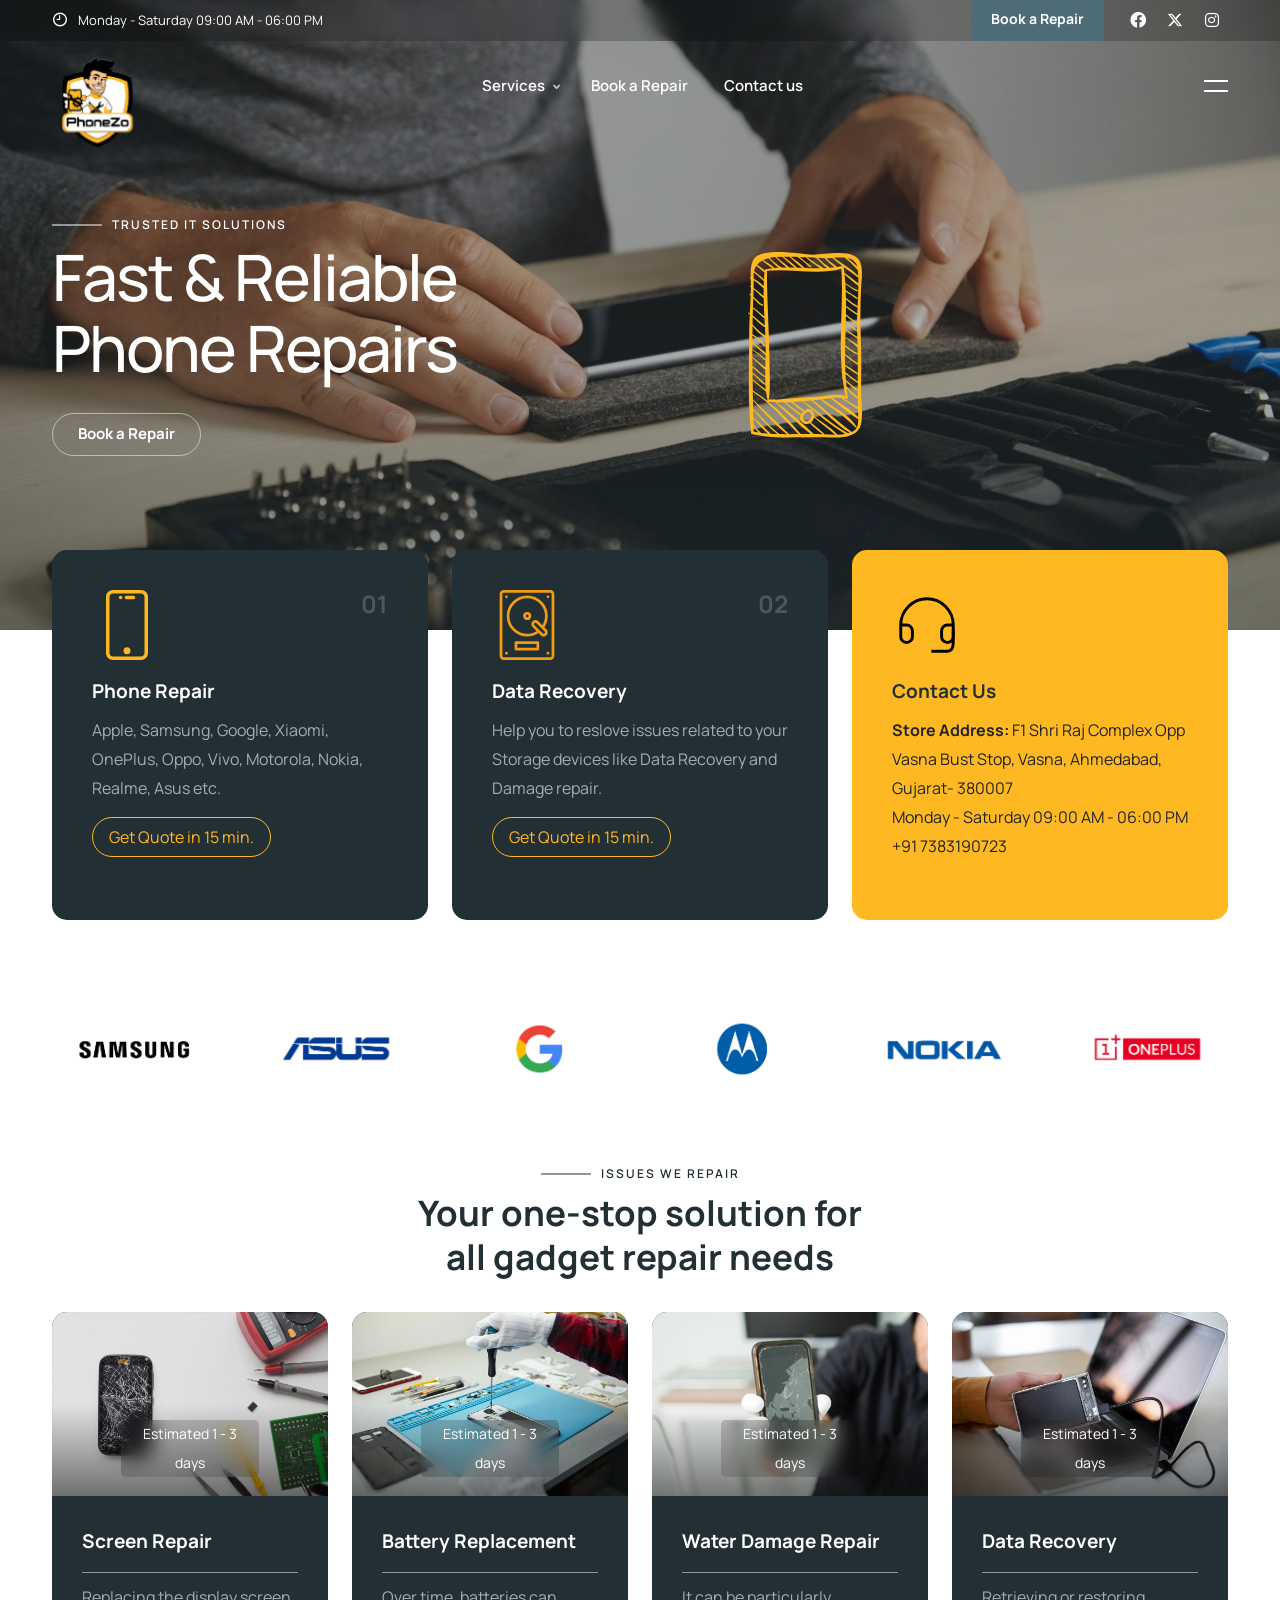
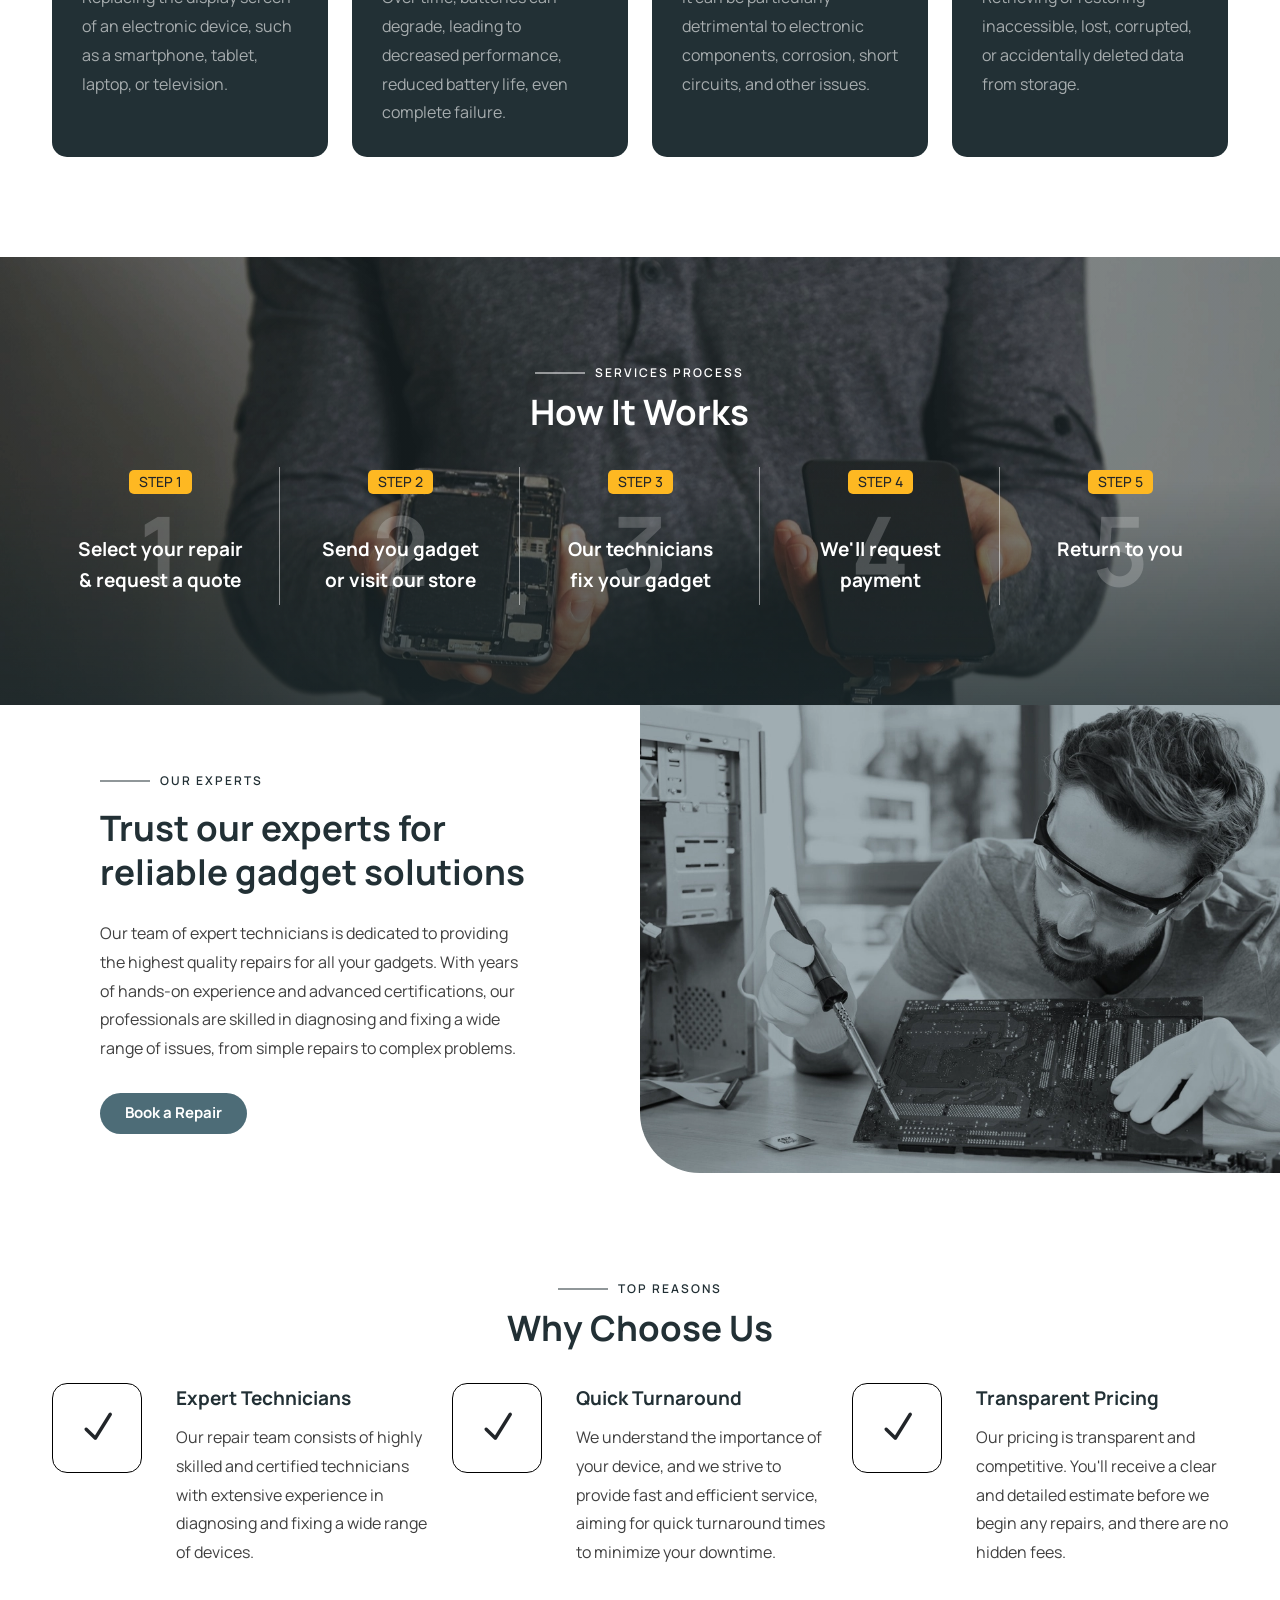
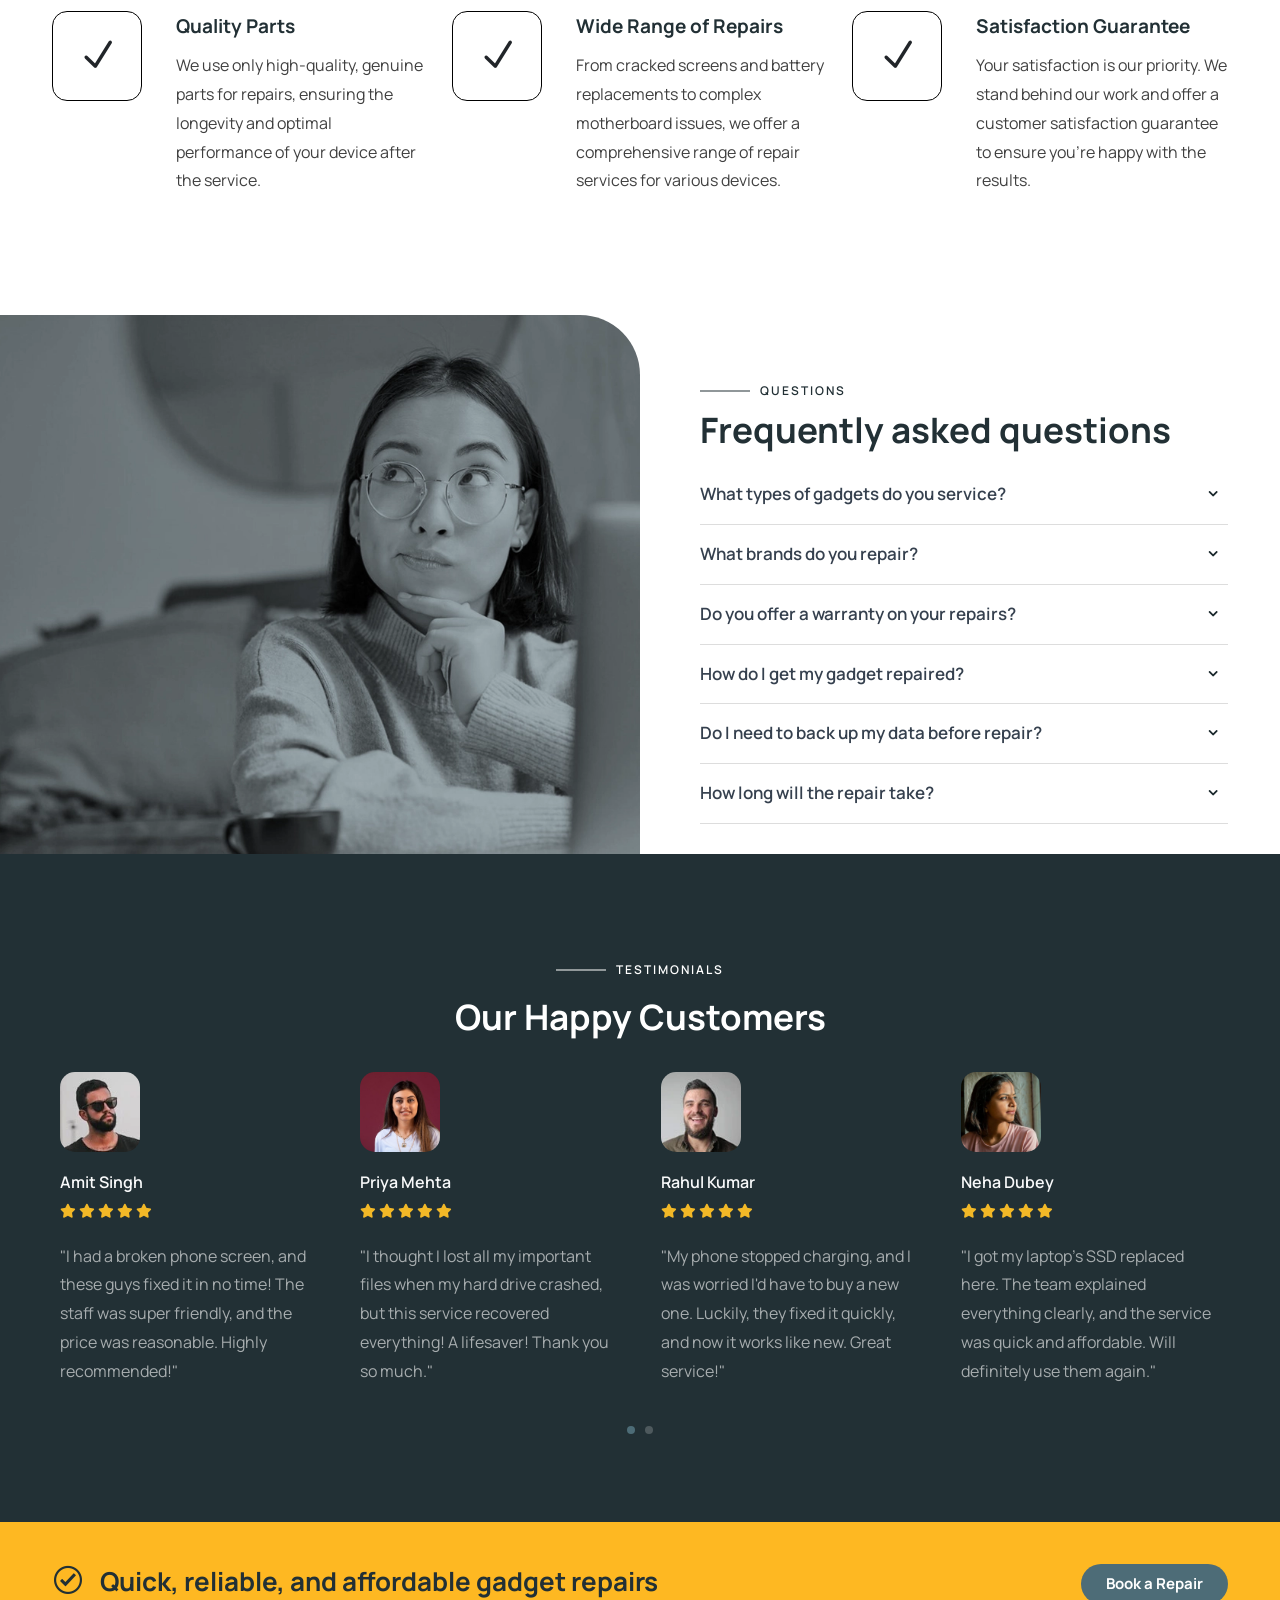
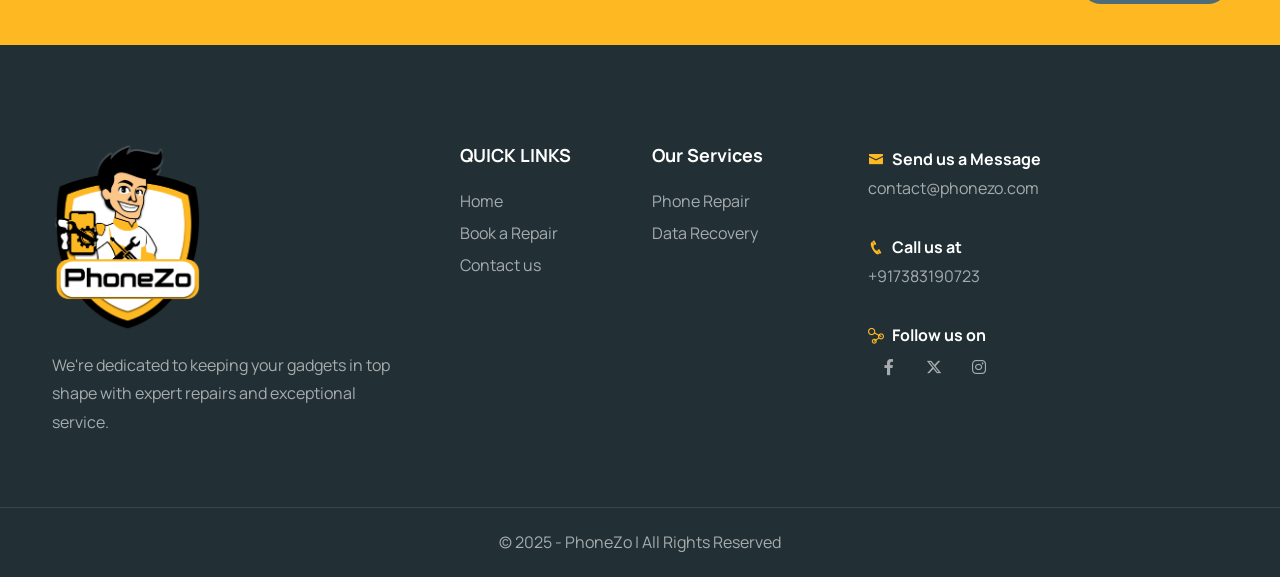
==== commit b087f51f: "home page set" ====
--- a/index.html
+++ b/index.html
@@ -18,6 +18,11 @@
 </head>
 
 <body>
+    <style>
+        :root {
+            --secondary-color: #FEB822;
+        }
+    </style>
     <div id="wrapper">
         <div class="float-text show-on-scroll">
             <span><a href="#">Scroll to top</a></span>
@@ -60,9 +65,9 @@
                                 <!-- logo begin -->
                                 <div id="logo">
                                     <a href="index.html">
-                                        <img class="logo-main" src="images/logo.png" alt="">
-                                        <img class="logo-scroll" src="images/logo.png" alt="">
-                                        <img class="logo-mobile" src="images/logo.png" alt="">
+                                        <img class="logo-main" src="images/logo3.png" alt="">
+                                        <img class="logo-scroll" src="images/logo3.png" alt="">
+                                        <img class="logo-mobile" src="images/logo3.png" alt="">
                                     </a>
                                 </div>
                                 <!-- logo close -->
@@ -122,7 +127,7 @@
                                                 </div>
 
                                                 <div class="col-lg-6 sm-hide">
-                                                    <img src="images/slider/mobile.svg" class="w-50 p-lg-5 p-0" alt="">
+                                                    <img src="images/slider/mobile3.svg" class="w-50 p-lg-5 p-0" alt="">
                                                 </div>
                                             </div>
                                         </div>
@@ -144,7 +149,7 @@
                                                         href="book-repair.html"><span>Book a Repair</span></a>
                                                 </div>
                                                 <div class="col-lg-6 sm-hide">
-                                                    <img src="images/slider/hard-drive.svg" class="w-50 p-lg-5 p-0"
+                                                    <img src="images/slider/hard-drive3.svg" class="w-50 p-lg-5 p-0"
                                                         alt="">
                                                 </div>
                                             </div>
@@ -167,13 +172,13 @@
                                 <div class="abs top-0 end-0 p-40 fw-bold fs-24 op-2">
                                     01
                                 </div>
-                                <img src="images/svg-color/iphone-svgrepo-com.svg" class="w-70px mb-3" alt="">
+                                <img src="images/svg-color/iphone-svg.svg" class="w-70px mb-3" alt="">
                                 <h4>Phone Repair</h4>
-                                <p> Apple, Samsung, Google, Huawei, Xiaomi, OnePlus, Oppo, Vivo, Sony, LG, Motorola,
-                                    Nokia, Realme, Asus</p>
-                                <a class="btn-plus" href="./phone-repair.html">
-                                    <i class="fa fa-plus"></i>
-                                    <span>Read more</span>
+                                <p> Apple, Samsung, Google, Xiaomi, OnePlus, Oppo, Vivo, Motorola,
+                                    Nokia, Realme, Asus etc.</p>
+                                <a class="border py-2 px-3 rounded-pill"
+                                    style="border-color: var(--secondary-color) !important;" href="./book-repair.html">
+                                    <span>Get Quote in 15 min.</span>
                                 </a>
                             </div>
                         </div>
@@ -183,26 +188,25 @@
                                 <div class="abs top-0 end-0 p-40 fw-bold fs-24 op-2">
                                     02
                                 </div>
-                                <img src="images/svg-color/tablet-svgrepo-com.svg" class="w-70px mb-3" alt="">
+                                <img src="images/slider/hard-drive2.svg" class="w-70px mb-3" alt="">
                                 <h4>Data Recovery</h4>
-                                <p>Help you to reslove your issues related to storage devices.</p>
-                                <a class="btn-plus" href="./data-recovery.html">
-                                    <i class="fa fa-plus"></i>
-                                    <span>Read more</span>
+                                <p>Help you to reslove issues related to your Storage devices like Data Recovery and
+                                    Damage repair.</p>
+                                <a class="border py-2 px-3 rounded-pill"
+                                    style="border-color: var(--secondary-color) !important;" href="./book-repair.html">
+                                    <span>Get Quote in 15 min.</span>
                                 </a>
                             </div>
                         </div>
 
                         <div class="col-lg-4 col-md-12 mt-lg-0 mt-md-4 mt-2 wow fadeInLeft" data-wow-delay=".6s">
-                            <div class="bg-color-2 text-dark rounded-1 p-40 h-100">
+                            <a href="contact.html" class="d-block bg-color-2 text-dark rounded-1 p-40 h-100">
                                 <img src="images/svg-black/support-svgrepo-com.svg" class="w-70px mb-3" alt="">
                                 <h4>Contact Us</h4>
-                                <p>100 S Main St, New York, NY<br>Monday - Saturday 08.00 - 18.00<br>1-800-2345-678</p>
-                                <a class="btn-plus" href="./contact-dark.html">
-                                    <i class="fa fa-plus"></i>
-                                    <span>Read more</span>
-                                </a>
-                            </div>
+                                <p><strong>Store Address:</strong> F1 Shri Raj Complex Opp Vasna Bust Stop, Vasna,
+                                    Ahmedabad, Gujarat- 380007<br>Monday - Saturday 09:00 AM - 06:00 PM<br>+91
+                                    7383190723</p>
+                            </a>
                         </div>
                     </div>
                 </div>
@@ -236,77 +240,84 @@
                 <div class="container">
                     <div class="row g-4 mb-2 justify-content-center">
                         <div class="col-lg-5 text-center">
-                            <div class="subtitle s2 wow fadeInUp mb-2">Top Reasons</div>
-                            <h2 class="wow fadeInUp" data-wow-delay=".2s">Why Choose Us</h2>
+                            <div class="subtitle s2 wow fadeInUp mb-2">Issues We Repair</div>
+                            <h2 class="wow fadeInUp" data-wow-delay=".2s">Your one-stop solution for all gadget repair
+                                needs</h2>
                         </div>
                     </div>
                     <div class="row g-4">
-                        <div class="col-lg-4 col-md-6 wow fadeInUp">
-                            <div class="relative">
-                                <i class="abs fs-40 p-4 border-1-black icon_check rounded-1 text-dark"></i>
-                                <div class="ps-100 ms-4">
-                                    <h4>Expert Technicians</h4>
-                                    <p>Our repair team consists of highly skilled and certified technicians with
-                                        extensive experience in diagnosing and fixing a wide range of devices.</p>
-                                </div>
-                            </div>
-                        </div>
-
-                        <div class="col-lg-4 col-md-6 wow fadeInUp">
-                            <div class="relative">
-                                <i class="abs fs-40 p-4 border-1-black icon_check rounded-1 text-dark"></i>
-                                <div class="ps-100 ms-4">
-                                    <h4>Quick Turnaround</h4>
-                                    <p>We understand the importance of your device, and we strive to provide fast and
-                                        efficient service, aiming for quick turnaround times to minimize your downtime.
-                                    </p>
-                                </div>
-                            </div>
-                        </div>
-
-                        <div class="col-lg-4 col-md-6 wow fadeInUp">
-                            <div class="relative">
-                                <i class="abs fs-40 p-4 border-1-black icon_check rounded-1 text-dark"></i>
-                                <div class="ps-100 ms-4">
-                                    <h4>Transparent Pricing</h4>
-                                    <p>Our pricing is transparent and competitive. You'll receive a clear and detailed
-                                        estimate before we begin any repairs, and there are no hidden fees.</p>
-                                </div>
-                            </div>
-                        </div>
-
-                        <div class="col-lg-4 col-md-6 wow fadeInUp">
-                            <div class="relative">
-                                <i class="abs fs-40 p-4 border-1-black icon_check rounded-1 text-dark"></i>
-                                <div class="ps-100 ms-4">
-                                    <h4>Quality Parts</h4>
-                                    <p>We use only high-quality, genuine parts for repairs, ensuring the longevity and
-                                        optimal performance of your device after the service.</p>
-                                </div>
-                            </div>
-                        </div>
-
-                        <div class="col-lg-4 col-md-6 wow fadeInUp">
-                            <div class="relative">
-                                <i class="abs fs-40 p-4 border-1-black icon_check rounded-1 text-dark"></i>
-                                <div class="ps-100 ms-4">
-                                    <h4>Wide Range of Repairs</h4>
-                                    <p>From cracked screens and battery replacements to complex motherboard issues, we
-                                        offer a comprehensive range of repair services for various devices.</p>
-                                </div>
-                            </div>
-                        </div>
-
-                        <div class="col-lg-4 col-md-6 wow fadeInUp">
-                            <div class="relative">
-                                <i class="abs fs-40 p-4 border-1-black icon_check rounded-1 text-dark"></i>
-                                <div class="ps-100 ms-4">
-                                    <h4>Satisfaction Guarantee</h4>
-                                    <p>Your satisfaction is our priority. We stand behind our work and offer a customer
-                                        satisfaction guarantee to ensure you're happy with the results.</p>
-                                </div>
-                            </div>
-                        </div>
+                        <div class="col-lg-3 col-md-6 wow fadeInLeft hover" data-wow-delay=".0s">
+                            <div class="bg-dark-2 text-light h-100 rounded-1 overflow-hidden">
+                                <div class="relative overflow-hidden">
+                                    <p
+                                        class="d-inline bg-blur abs abs-center px-2 rounded-3 text-center bottom-10 z-1000 text-white mb-0 fs-14">
+                                        Estimated 1 - 3 days</p>
+                                    <img src="images/services/1.webp" class="img-fluid hover-scale-1-1" alt="">
+                                    <div class="de-overlay-gradient-dark op-5 h-50 top-50"></div>
+                                </div>
+
+                                <div class="p-30">
+                                    <h4 class="border-bottom-1-light pb-3">Screen Repair</h4>
+                                    <p class="mb-0">Replacing the display screen of an electronic device, such as a
+                                        smartphone, tablet, laptop, or television.</p>
+                                </div>
+                            </div>
+                        </div>
+
+                        <div class="col-lg-3 col-md-6 wow fadeInLeft hover" data-wow-delay=".3s">
+                            <div class="bg-dark-2 text-light h-100 rounded-1 overflow-hidden">
+                                <div class="relative overflow-hidden">
+                                    <p
+                                        class="d-inline bg-blur abs abs-center px-2 rounded-3 text-center bottom-10 z-1000 text-white mb-0 fs-14">
+                                        Estimated 1 - 3 days</p>
+                                    <img src="images/services/2.webp" class="img-fluid hover-scale-1-1" alt="">
+                                    <div class="de-overlay-gradient-dark op-5 h-50 top-50"></div>
+                                </div>
+
+                                <div class="p-30">
+                                    <h4 class="border-bottom-1-light pb-3">Battery Replacement</h4>
+                                    <p class="mb-0">Over time, batteries can degrade, leading to decreased performance,
+                                        reduced battery life, even complete failure.</p>
+                                </div>
+                            </div>
+                        </div>
+
+                        <div class="col-lg-3 col-md-6 wow fadeInLeft hover" data-wow-delay=".6s">
+                            <div class="bg-dark-2 text-light h-100 rounded-1 overflow-hidden">
+                                <div class="relative overflow-hidden">
+                                    <p
+                                        class="d-inline bg-blur abs abs-center px-2 rounded-3 text-center bottom-10 z-1000 text-white mb-0 fs-14">
+                                        Estimated 1 - 3 days</p>
+                                    <img src="images/services/3.webp" class="img-fluid hover-scale-1-1" alt="">
+                                    <div class="de-overlay-gradient-dark op-5 h-50 top-50"></div>
+                                </div>
+
+                                <div class="p-30">
+                                    <h4 class="border-bottom-1-light pb-3">Water Damage Repair</h4>
+                                    <p class="mb-0">It can be particularly detrimental to electronic components,
+                                        corrosion, short circuits, and other issues.</p>
+                                </div>
+                            </div>
+                        </div>
+
+                        <div class="col-lg-3 col-md-6 wow fadeInLeft hover" data-wow-delay=".9s">
+                            <div class="bg-dark-2 text-light h-100 rounded-1 overflow-hidden">
+                                <div class="relative overflow-hidden">
+                                    <p
+                                        class="d-inline bg-blur abs abs-center px-2 rounded-3 text-center bottom-10 z-1000 text-white mb-0 fs-14">
+                                        Estimated 1 - 3 days</p>
+                                    <img src="images/services/4.webp" class="img-fluid hover-scale-1-1" alt="">
+                                    <div class="de-overlay-gradient-dark op-5 h-50 top-50"></div>
+                                </div>
+
+                                <div class="p-30">
+                                    <h4 class="border-bottom-1-light pb-3">Data Recovery</h4>
+                                    <p class="mb-0">Retrieving or restoring inaccessible, lost, corrupted, or
+                                        accidentally deleted data from storage.</p>
+                                </div>
+                            </div>
+                        </div>
+
                     </div>
                 </div>
             </section>
@@ -399,88 +410,81 @@
                 </div>
             </section>
 
-            <section>
+            <section class="">
                 <div class="container">
                     <div class="row g-4 mb-2 justify-content-center">
                         <div class="col-lg-5 text-center">
-                            <div class="subtitle s2 wow fadeInUp mb-2">Issues We Repair</div>
-                            <h2 class="wow fadeInUp" data-wow-delay=".2s">Your one-stop solution for all gadget repair
-                                needs</h2>
+                            <div class="subtitle s2 wow fadeInUp mb-2">Top Reasons</div>
+                            <h2 class="wow fadeInUp" data-wow-delay=".2s">Why Choose Us</h2>
                         </div>
                     </div>
                     <div class="row g-4">
-                        <div class="col-lg-3 col-md-6 wow fadeInLeft hover" data-wow-delay=".0s">
-                            <div class="bg-dark-2 text-light h-100 rounded-1 overflow-hidden">
-                                <div class="relative overflow-hidden">
-                                    <p
-                                        class="d-inline bg-blur abs abs-center px-2 rounded-3 text-center bottom-10 z-1000 text-white mb-0 fs-14">
-                                        Estimated 1 - 3 days</p>
-                                    <img src="images/services/1.webp" class="img-fluid hover-scale-1-1" alt="">
-                                    <div class="de-overlay-gradient-dark op-5 h-50 top-50"></div>
-                                </div>
-
-                                <div class="p-30">
-                                    <h4 class="border-bottom-1-light pb-3">Screen Repair</h4>
-                                    <p class="mb-0">Replacing the display screen of an electronic device, such as a
-                                        smartphone, tablet, laptop, or television.</p>
-                                </div>
-                            </div>
-                        </div>
-
-                        <div class="col-lg-3 col-md-6 wow fadeInLeft hover" data-wow-delay=".3s">
-                            <div class="bg-dark-2 text-light h-100 rounded-1 overflow-hidden">
-                                <div class="relative overflow-hidden">
-                                    <p
-                                        class="d-inline bg-blur abs abs-center px-2 rounded-3 text-center bottom-10 z-1000 text-white mb-0 fs-14">
-                                        Estimated 1 - 3 days</p>
-                                    <img src="images/services/2.webp" class="img-fluid hover-scale-1-1" alt="">
-                                    <div class="de-overlay-gradient-dark op-5 h-50 top-50"></div>
-                                </div>
-
-                                <div class="p-30">
-                                    <h4 class="border-bottom-1-light pb-3">Battery Replacement</h4>
-                                    <p class="mb-0">Over time, batteries can degrade, leading to decreased performance,
-                                        reduced battery life, even complete failure.</p>
-                                </div>
-                            </div>
-                        </div>
-
-                        <div class="col-lg-3 col-md-6 wow fadeInLeft hover" data-wow-delay=".6s">
-                            <div class="bg-dark-2 text-light h-100 rounded-1 overflow-hidden">
-                                <div class="relative overflow-hidden">
-                                    <p
-                                        class="d-inline bg-blur abs abs-center px-2 rounded-3 text-center bottom-10 z-1000 text-white mb-0 fs-14">
-                                        Estimated 1 - 3 days</p>
-                                    <img src="images/services/3.webp" class="img-fluid hover-scale-1-1" alt="">
-                                    <div class="de-overlay-gradient-dark op-5 h-50 top-50"></div>
-                                </div>
-
-                                <div class="p-30">
-                                    <h4 class="border-bottom-1-light pb-3">Water Damage Repair</h4>
-                                    <p class="mb-0">It can be particularly detrimental to electronic components,
-                                        corrosion, short circuits, and other issues.</p>
-                                </div>
-                            </div>
-                        </div>
-
-                        <div class="col-lg-3 col-md-6 wow fadeInLeft hover" data-wow-delay=".9s">
-                            <div class="bg-dark-2 text-light h-100 rounded-1 overflow-hidden">
-                                <div class="relative overflow-hidden">
-                                    <p
-                                        class="d-inline bg-blur abs abs-center px-2 rounded-3 text-center bottom-10 z-1000 text-white mb-0 fs-14">
-                                        Estimated 1 - 3 days</p>
-                                    <img src="images/services/4.webp" class="img-fluid hover-scale-1-1" alt="">
-                                    <div class="de-overlay-gradient-dark op-5 h-50 top-50"></div>
-                                </div>
-
-                                <div class="p-30">
-                                    <h4 class="border-bottom-1-light pb-3">Data Recovery</h4>
-                                    <p class="mb-0">Retrieving or restoring inaccessible, lost, corrupted, or
-                                        accidentally deleted data from storage.</p>
-                                </div>
-                            </div>
-                        </div>
-
+                        <div class="col-lg-4 col-md-6 wow fadeInUp">
+                            <div class="relative">
+                                <i class="abs fs-40 p-4 border-1-black icon_check rounded-1 text-dark"></i>
+                                <div class="ps-100 ms-4">
+                                    <h4>Expert Technicians</h4>
+                                    <p>Our repair team consists of highly skilled and certified technicians with
+                                        extensive experience in diagnosing and fixing a wide range of devices.</p>
+                                </div>
+                            </div>
+                        </div>
+
+                        <div class="col-lg-4 col-md-6 wow fadeInUp">
+                            <div class="relative">
+                                <i class="abs fs-40 p-4 border-1-black icon_check rounded-1 text-dark"></i>
+                                <div class="ps-100 ms-4">
+                                    <h4>Quick Turnaround</h4>
+                                    <p>We understand the importance of your device, and we strive to provide fast and
+                                        efficient service, aiming for quick turnaround times to minimize your downtime.
+                                    </p>
+                                </div>
+                            </div>
+                        </div>
+
+                        <div class="col-lg-4 col-md-6 wow fadeInUp">
+                            <div class="relative">
+                                <i class="abs fs-40 p-4 border-1-black icon_check rounded-1 text-dark"></i>
+                                <div class="ps-100 ms-4">
+                                    <h4>Transparent Pricing</h4>
+                                    <p>Our pricing is transparent and competitive. You'll receive a clear and detailed
+                                        estimate before we begin any repairs, and there are no hidden fees.</p>
+                                </div>
+                            </div>
+                        </div>
+
+                        <div class="col-lg-4 col-md-6 wow fadeInUp">
+                            <div class="relative">
+                                <i class="abs fs-40 p-4 border-1-black icon_check rounded-1 text-dark"></i>
+                                <div class="ps-100 ms-4">
+                                    <h4>Quality Parts</h4>
+                                    <p>We use only high-quality, genuine parts for repairs, ensuring the longevity and
+                                        optimal performance of your device after the service.</p>
+                                </div>
+                            </div>
+                        </div>
+
+                        <div class="col-lg-4 col-md-6 wow fadeInUp">
+                            <div class="relative">
+                                <i class="abs fs-40 p-4 border-1-black icon_check rounded-1 text-dark"></i>
+                                <div class="ps-100 ms-4">
+                                    <h4>Wide Range of Repairs</h4>
+                                    <p>From cracked screens and battery replacements to complex motherboard issues, we
+                                        offer a comprehensive range of repair services for various devices.</p>
+                                </div>
+                            </div>
+                        </div>
+
+                        <div class="col-lg-4 col-md-6 wow fadeInUp">
+                            <div class="relative">
+                                <i class="abs fs-40 p-4 border-1-black icon_check rounded-1 text-dark"></i>
+                                <div class="ps-100 ms-4">
+                                    <h4>Satisfaction Guarantee</h4>
+                                    <p>Your satisfaction is our priority. We stand behind our work and offer a customer
+                                        satisfaction guarantee to ensure you're happy with the results.</p>
+                                </div>
+                            </div>
+                        </div>
                     </div>
                 </div>
             </section>
@@ -719,7 +723,7 @@
             <div class="container">
                 <div class="row gx-5">
                     <div class="col-lg-4 col-sm-6">
-                        <img src="images/logo.png" class="w-150px" alt="">
+                        <img src="images/logo3.png" class="w-150px" alt="">
                         <div class="spacer-20"></div>
                         <p>We're dedicated to keeping your gadgets in top shape with expert repairs and exceptional
                             service.</p>
@@ -749,20 +753,22 @@
                     </div>
                     <div class="col-lg-4 col-sm-6 order-lg-2 order-sm-1">
                         <div class="widget">
-                            <div class="fw-bold text-white"><i class="icofont-clock-time me-2 id-color-2"></i>Follow us
-                                on
-                            </div>
-                            <div class="social-icons mb-sm-30">
-                                <a href="#"><i class="fa-brands fa-facebook-f"></i></a>
-                                <a href="#"><i class="fa-brands fa-x-twitter"></i></a>
-                                <a href="#"><i class="fa-brands fa-instagram"></i></a>
-                            </div>
-
-                            <div class="spacer-20"></div>
-
-                            <div class="fw-bold text-white"><i class="icofont-envelope me-2 id-color-2"></i>Send a
+                            <div class="fw-bold text-white"><i class="icofont-envelope me-2 id-color-2"></i>Send us a
                                 Message</div>
                             contact@phonezo.com
+                        </div>
+                        <div class="widget">
+                            <div class="fw-bold text-white"><i class="icofont-phone me-2 id-color-2"></i>Call us at
+                            </div>
+                            +917383190723
+                        </div>
+                        <div class="fw-bold text-white"><i class="icofont-ui-social-link me-2 id-color-2"></i>Follow us
+                            on
+                        </div>
+                        <div class="social-icons mb-sm-30">
+                            <a href="#"><i class="fa-brands fa-facebook-f"></i></a>
+                            <a href="#"><i class="fa-brands fa-x-twitter"></i></a>
+                            <a href="#"><i class="fa-brands fa-instagram"></i></a>
                         </div>
                     </div>
                 </div>
@@ -786,7 +792,7 @@
         </div>
 
         <div id="extra-content">
-            <img src="images/logo.png" class="w-100px" alt="">
+            <img src="images/logo3.png" class="w-100px" alt="">
 
             <div class="spacer-30-line"></div>
 
@@ -795,14 +801,14 @@
             <div class="row g-2">
                 <div class="col-6">
                     <a class="p-0 py-2 text-center d-block" href="single-repair.html">
-                        <img src="images/svg-color/iphone-svgrepo-com.svg" class="w-50px mb-3" alt="">
+                        <img src="images/svg-color/iphone-svg.svg" class="w-50px mb-3" alt="">
                         <h6 class="mb-0">Phone Repair</h6>
                     </a>
                 </div>
 
                 <div class="col-6">
                     <a class="p-0 py-2 text-center d-block" href="single-repair.html">
-                        <img src="images/svg-color/tablet-svgrepo-com.svg" class="w-50px mb-3" alt="">
+                        <img src="images/slider/hard-drive3.svg" class="w-50px mb-3" alt="">
                         <h6 class="mb-0">Data Recovery</h6>
                     </a>
                 </div>
@@ -812,8 +818,9 @@
             <div class="spacer-30-line"></div>
 
             <h5>Contact Us</h5>
-            <div><i class="icofont-clock-time me-2 op-5"></i>Monday - Saturday 08.00 - 18.00</div>
-            <div><i class="icofont-location-pin me-2 op-5"></i>100 S Main St, New York, </div>
+            <div><i class="icofont-clock-time me-2 op-5"></i>Monday - Saturday 09:00 AM - 06:00 PM</div>
+            <div><i class="icofont-location-pin me-2 op-5"></i>F1 Shri Raj Complex Opp Vasna Bust Stop, Vasna,
+                Ahmedabad, Gujarat- 380007</div>
             <div><i class="icofont-envelope me-2 op-5"></i>contact@PhoneZo.com</div>
 
             <div class="spacer-30-line"></div>
--- a/css/style.css
+++ b/css/style.css
@@ -1,45 +1,3 @@
-/* ================================================== */
-
-
-/* GadgetFix
-/* created by designesia
-
-@charset "utf-8";
-
-Table of content:
-
-* body
-* header
-  * subheader
-* navigation
-* content
-* section
-* footer
-* sidebar
-* contact
-* elements
-  * border
-  * breadcrumb
-  * button and link
-  * columns
-  * counter
-  * divider
-  * dropcap
-  * heading
-  * list
-  * map
-  * page heading
-  * pagination
-  * preloader
-  * progress bar
-  * social icons
-  * spacer
-  * tabs
-  * testimonial
-* plugins
-* media query
-*/
-
 /* ================================================== */
 
 @import url('https://fonts.googleapis.com/css2?family=Manrope:ital,wght@0,200;0,300;0,400;0,500;0,600;0,700;0,800;1,200;1,300;1,400;1,500;1,600;1,700;1,800&display=swap');
@@ -62,7 +20,7 @@
 @import url("../fonts/icofont/icofont.min.css");
 
 * {
-  --heading-font: "Manrope", Helvetica, Arial, sans-serif;  
+  --heading-font: "Manrope", Helvetica, Arial, sans-serif;
   --heading-font-weight: bold;
   --heading-font-color: #223035;
   --body-font: "Manrope", Helvetica, Arial, sans-serif;
@@ -81,21 +39,35 @@
   --swiper-theme-color: var(--secondary-color);
   --rounded-1: 15px;
   --button-rounded: 30px;
-  --border-color:#bbbbbb;
-  --container-max-width:1240px;
-  --mainmenu-font-weight:600;
-}
-
-.bg-dark,.bg-dark-1{background-color: var(--bg-dark-1) !important}
-.bg-dark-2{background-color: var(--bg-dark-2) !important}
-.bg-dark-3{background-color: var(--bg-dark-3) !important}
-.bg-grey{background-color: var(--bg-grey) !important}
-.bg-gradient-1{
+  --border-color: #bbbbbb;
+  --container-max-width: 1240px;
+  --mainmenu-font-weight: 600;
+}
+
+.bg-dark,
+.bg-dark-1 {
+  background-color: var(--bg-dark-1) !important
+}
+
+.bg-dark-2 {
+  background-color: var(--bg-dark-2) !important
+}
+
+.bg-dark-3 {
+  background-color: var(--bg-dark-3) !important
+}
+
+.bg-grey {
+  background-color: var(--bg-grey) !important
+}
+
+.bg-gradient-1 {
   background: -moz-linear-gradient(var(--bg-gradient-1)) !important;
   background: -webkit-linear-gradient(var(--bg-gradient-1)) !important;
   background: linear-gradient(var(--bg-gradient-1)) !important;
 }
-.rounded-1{
+
+.rounded-1 {
   border-radius: var(--rounded-1) !important;
   -moz-border-radius: var(--rounded-1) !important;
   -webkit-border-radius: var(--rounded-1) !important;
@@ -251,36 +223,36 @@
   border: none;
 }
 
-header.header-light.smaller{
+header.header-light.smaller {
   background: #ffffff;
 }
 
 .scroll-down {
-    margin-top: -90px;
+  margin-top: -90px;
 }
 
 .scroll-up {
-    margin-top: 0;
-}
-
-header.header-center.scroll-down{
+  margin-top: 0;
+}
+
+header.header-center.scroll-down {
   margin-top: -175px;
 }
 
-header.header-center #logo-center{
+header.header-center #logo-center {
   display: inline-block;
   padding-top: 40px;
 }
 
-header.header-center #mainmenu{
+header.header-center #mainmenu {
   display: inline-block;
 }
 
-header.header-center{
+header.header-center {
   text-align: center;
 }
 
-header.header-center #logo{
+header.header-center #logo {
   display: none;
 }
 
@@ -292,7 +264,7 @@
 }
 
 header.smaller #topbar {
-  margin-top:-42px;
+  margin-top: -42px;
   overflow: hidden;
 }
 
@@ -313,15 +285,15 @@
   background: #ffffff;
 }
 
-header.scroll-light .logo-scroll{
+header.scroll-light .logo-scroll {
   display: none;
 }
 
-header.smaller.scroll-light .logo-main{
+header.smaller.scroll-light .logo-main {
   display: none;
 }
 
-header.smaller.scroll-light .logo-scroll{
+header.smaller.scroll-light .logo-scroll {
   display: block;
 }
 
@@ -374,8 +346,11 @@
   font-size: 30px;
 }
 
-div#logo img{
-  max-width: 70px;
+div#logo img {
+  max-width: 74px;
+  position: relative;
+  top: 16px;
+  left: 8px;
 }
 
 header.smaller div#logo .logo-1 {
@@ -426,6 +401,7 @@
 .header-col-right {
   text-align: right;
 }
+
 /* subheader */
 
 #subheader {
@@ -448,35 +424,35 @@
   color: #fff;
 }
 
-.de-overlay{
-    position: absolute;
-    width: 100%;
-    height: 100%;
-    top:0;
-    left: 0;
-    background: rgba(var(--bg-dark-1-rgb), .35);
-  }
-
-.de-overlay-gradient{
+.de-overlay {
   position: absolute;
   width: 100%;
   height: 100%;
-  top:0;
+  top: 0;
   left: 0;
-  background: linear-gradient(45deg, rgba(var(--primary-color-rgb),.8), rgba(var(--secondary-color-rgb),.8));
-}
-
-
-.de-overlay-gradient-2{
+  background: rgba(var(--bg-dark-1-rgb), .35);
+}
+
+.de-overlay-gradient {
   position: absolute;
   width: 100%;
   height: 100%;
-  top:0;
+  top: 0;
   left: 0;
-  background: linear-gradient(45deg, rgba(var(--primary-color-rgb),.8) 0%, rgba(var(--secondary-color-rgb),0) 100%);
-}
-
-.crumb-wrapper{
+  background: linear-gradient(45deg, rgba(var(--primary-color-rgb), .8), rgba(var(--secondary-color-rgb), .8));
+}
+
+
+.de-overlay-gradient-2 {
+  position: absolute;
+  width: 100%;
+  height: 100%;
+  top: 0;
+  left: 0;
+  background: linear-gradient(45deg, rgba(var(--primary-color-rgb), .8) 0%, rgba(var(--secondary-color-rgb), 0) 100%);
+}
+
+.crumb-wrapper {
   position: absolute;
   width: 100%;
   bottom: 7px;
@@ -497,13 +473,13 @@
   padding: 3px 10px;
   margin-top: 20px;
   line-height: 1.2em;
-  border-radius:30px;
-  -moz-border-radius:30px;
-  -webkit-border-radius:30px;
-}
-
-.text-light .crumb a{
-  color:rgba(255, 255, 255, 1.0);
+  border-radius: 30px;
+  -moz-border-radius: 30px;
+  -webkit-border-radius: 30px;
+}
+
+.text-light .crumb a {
+  color: rgba(255, 255, 255, 1.0);
 }
 
 
@@ -616,7 +592,7 @@
   margin-right: 30px;
 }
 
-#mainmenu>li:last-child{
+#mainmenu>li:last-child {
   margin-right: 0;
 }
 
@@ -624,17 +600,18 @@
   counter-increment: my-awesome-counter;
 }
 
-#mainmenu li a.new:before{
-  content:"NEW";
+#mainmenu li a.new:before {
+  content: "NEW";
   font-size: 12px;
   padding: 1px 4px;
-  border-radius:3px;
-  -moz-border-radius:3px;
-  -webkit-border-radius:3px;
+  border-radius: 3px;
+  -moz-border-radius: 3px;
+  -webkit-border-radius: 3px;
   margin-right: 5px;
-  color:#ffffff;
+  color: #ffffff;
   background: var(--primary-color);
 }
+
 /*
 #mainmenu>li::before {
   content: counter(my-awesome-counter) ' —';
@@ -647,7 +624,7 @@
 }
 */
 
-header.smaller #mainmenu>li::before{
+header.smaller #mainmenu>li::before {
   transform: scale(0);
 }
 
@@ -658,7 +635,7 @@
   font-size: 8px;
   position: relative;
   top: -2px;
-  color:rgba(255, 255, 255, .75);
+  color: rgba(255, 255, 255, .75);
 }
 
 .rtl #mainmenu li.has-child:after {
@@ -669,9 +646,9 @@
   color: rgba(0, 0, 0, .5);
 }
 
-#mainmenu >li>a {
+#mainmenu>li>a {
   font-size: 15px;
-  padding-right: 6px;  
+  padding-right: 6px;
   font-weight: var(--mainmenu-font-weight);
 }
 
@@ -779,8 +756,8 @@
   color: #fff;
 }
 
-#mainmenu li a.active{
-  color:var(--primary-color) !important;
+#mainmenu li a.active {
+  color: var(--primary-color) !important;
 }
 
 #mainmenu li ul {
@@ -967,7 +944,7 @@
   font-size: 20px;
 }
 
-#menu-btn.menu-open:before{
+#menu-btn.menu-open:before {
   content: "\f068";
 }
 
@@ -976,7 +953,7 @@
 }
 
 
-#btn-extra{
+#btn-extra {
   position: relative;
   margin-left: 20px;
   width: 24px;
@@ -984,7 +961,7 @@
   cursor: pointer;
 }
 
-#btn-extra span{
+#btn-extra span {
   content: '';
   display: block;
   position: absolute;
@@ -993,29 +970,29 @@
   border-bottom: solid 2px #ffffff;
 }
 
-header.header-light #btn-extra span{
+header.header-light #btn-extra span {
   border-bottom: solid 2px var(--heading-font-color);
 }
 
 
-#btn-extra span:nth-child(2){
-  top:auto;
+#btn-extra span:nth-child(2) {
+  top: auto;
   bottom: 0;
   right: 0;
 }
 
-#btn-extra:hover span{
+#btn-extra:hover span {
   width: 70%;
 }
 
-.header-light #btn-extra span{
+.header-light #btn-extra span {
   background: var(--bg-dark-1);
 }
 
-#extra-wrap{
+#extra-wrap {
   position: fixed;
   z-index: 1002;
-  top:0;
+  top: 0;
   right: -500px;
   width: 500px;
   height: 100%;
@@ -1027,13 +1004,13 @@
   backdrop-filter: blur(10px);
 }
 
-#extra-wrap.open{
+#extra-wrap.open {
   right: 0;
 }
 
-#extra-content{
+#extra-content {
   padding: 50px;
-  color:#ffffff;
+  color: #ffffff;
   position: absolute;
   top: 0;
   bottom: 0;
@@ -1042,7 +1019,7 @@
   overflow-y: scroll;
 }
 
-#btn-close{
+#btn-close {
   top: 50px;
   right: 50px;
   position: absolute;
@@ -1052,7 +1029,7 @@
   cursor: pointer;
 }
 
-#btn-close span{
+#btn-close span {
   content: '';
   display: block;
   position: absolute;
@@ -1063,7 +1040,7 @@
   transform: rotate(45deg);
 }
 
-#btn-close span:nth-child(2){
+#btn-close span:nth-child(2) {
   transform: rotate(-45deg);
 }
 
@@ -1079,11 +1056,11 @@
 }
 
 
-header.header-mobile.header-center #logo{
+header.header-mobile.header-center #logo {
   display: block;
 }
 
-header.header-mobile.header-center #logo-center{
+header.header-mobile.header-center #logo-center {
   display: none;
 }
 
@@ -1133,45 +1110,45 @@
   background: none !important;
 }
 
-.bottom-rounded{
+.bottom-rounded {
   overflow: hidden;
-  border-radius:0 0 100% 100%;
-  -moz-border-radius:0 0 100% 100%;
-  -webkit-border-radius:0 0 100% 100%;
+  border-radius: 0 0 100% 100%;
+  -moz-border-radius: 0 0 100% 100%;
+  -webkit-border-radius: 0 0 100% 100%;
   padding-bottom: 200px;
 }
 
-.rounded-up{
-  border-radius:60px 60px 0 0;
-  -moz-border-radius:60px 60px 0 0;
-  -webkit-border-radius:60px 60px 0 0;
-}
-
-.rounded-down{
-  border-radius:0 0 60px 60px;
-  -moz-border-radius:0 0 60px 60px;
-  -webkit-border-radius:0 0 60px 60px;
-}
-
-
-
-.rounded-up-down{
-  border-radius:60px;
-  -moz-border-radius:60px;
-  -webkit-border-radius:60px;
-}
-
-
-.rounded-10px{
-    border-radius:10px;
-    -moz-border-radius:10px;
-    -webkit-border-radius:10px;
-}
-
-.rounded-20px{
-    border-radius:20px;
-    -moz-border-radius:20px;
-    -webkit-border-radius:20px;
+.rounded-up {
+  border-radius: 60px 60px 0 0;
+  -moz-border-radius: 60px 60px 0 0;
+  -webkit-border-radius: 60px 60px 0 0;
+}
+
+.rounded-down {
+  border-radius: 0 0 60px 60px;
+  -moz-border-radius: 0 0 60px 60px;
+  -webkit-border-radius: 0 0 60px 60px;
+}
+
+
+
+.rounded-up-down {
+  border-radius: 60px;
+  -moz-border-radius: 60px;
+  -webkit-border-radius: 60px;
+}
+
+
+.rounded-10px {
+  border-radius: 10px;
+  -moz-border-radius: 10px;
+  -webkit-border-radius: 10px;
+}
+
+.rounded-20px {
+  border-radius: 20px;
+  -moz-border-radius: 20px;
+  -webkit-border-radius: 20px;
 }
 
 
@@ -1213,7 +1190,8 @@
 /* ================================================== */
 
 footer {
-  color: var(--body-font-color-dark);;
+  color: var(--body-font-color-dark);
+  ;
   background: var(--heading-font-color);
   padding: 100px 0 0 0;
 }
@@ -1350,19 +1328,19 @@
   width: 100%;
   overflow: hidden;
   top: 0;
-  background: rgba(0,0,0,.2);
+  background: rgba(0, 0, 0, .2);
   -webkit-backdrop-filter: blur(10px);
   -o-backdrop-filter: blur(10px);
   -moz-backdrop-filter: blur(10px);
   backdrop-filter: blur(10px);
 }
 
-#topbar.topbar-light{
+#topbar.topbar-light {
   background: var(--bg-grey);
 }
 
 #topbar.topbar-light a,
-#topbar.topbar-light .social-icons i{
+#topbar.topbar-light .social-icons i {
   color: var(--heading-font-color);
 }
 
@@ -1463,7 +1441,7 @@
   color: rgba(255, 255, 255, .75);
 }
 
-header.header-light .h-phone span{
+header.header-light .h-phone span {
   color: var(--body-font-color);
 }
 
@@ -1475,7 +1453,7 @@
   top: 12px
 }
 
-.menu_side_area .btn-line{
+.menu_side_area .btn-line {
   display: inline-block;
 }
 
@@ -1484,8 +1462,8 @@
   font-size: 13px;
   font-weight: 400;
   display: flex;
-  padding: 6px 0  6px 0;
-  color:rgba(255, 255, 255, .5);
+  padding: 6px 0 6px 0;
+  color: rgba(255, 255, 255, .5);
 }
 
 .topbar-widget.widget-text {
@@ -1812,52 +1790,52 @@
   width: 100%;
 }
 
-.de-blog-c1{
+.de-blog-c1 {
   position: relative;
   margin-bottom: 60px;
 }
 
-.de-blog-c1 h4{
+.de-blog-c1 h4 {
   font-size: 28px;
   letter-spacing: 0;
   font-weight: 600;
   line-height: 1.3em;
 }
 
-.de-blog-c1 .d-date{
+.de-blog-c1 .d-date {
   position: absolute;
   left: 0;
   text-align: center;
-  color:#ffffff;
+  color: #ffffff;
   text-align: center;
 }
 
-.de-blog-c1 .d-date .d-month{
+.de-blog-c1 .d-date .d-month {
   text-transform: uppercase;
   background: var(--primary-color);
   font-size: 16px;
   font-family: var(--heading-font);
   margin-left: .5rem;
   margin-bottom: 10px;
-  font-weight:bold;
+  font-weight: bold;
   line-height: 1em;
-  padding: 2px 0;  
+  padding: 2px 0;
   letter-spacing: 2px;
 }
 
-.de-blog-c1 .d-date .d-day{
+.de-blog-c1 .d-date .d-day {
   font-size: 52px;
   font-family: var(--heading-font);
   padding-left: .3rem;
   font-weight: bold;
 }
 
-.de-blog-c1 .d-image{
+.de-blog-c1 .d-image {
   padding-left: 100px;
 }
 
-.de-blog-c1 .d-image img{
-  width:100%;
+.de-blog-c1 .d-image img {
+  width: 100%;
   -webkit-box-shadow: 8px 8px 0 0px var(--primary-color);
   -moz-box-shadow: 8px 8px 0 0px var(--primary-color);
   box-shadow: 8px 8px 0 0px var(--primary-color);
@@ -1904,11 +1882,11 @@
   margin-top: 5px;
 }
 
-#blog-comment li .avatar img{
+#blog-comment li .avatar img {
   width: 70px;
-  border-radius:10px;
-  -moz-border-radius:10px;
-  -webkit-border-radius:10px;
+  border-radius: 10px;
+  -moz-border-radius: 10px;
+  -webkit-border-radius: 10px;
 }
 
 #blog-comment .comment {
@@ -2031,7 +2009,7 @@
   margin-bottom: 0px;
 }
 
-.post-text .d-date{
+.post-text .d-date {
   font-size: 14px;
 }
 
@@ -2174,31 +2152,34 @@
   float: none;
 }
 
-.post-image{
-  overflow: hidden;x
-}
+.post-image {
+  overflow: hidden;
+  x
+}
+
 .post-image img {
   width: 100%;
   margin-bottom: 0px;
 }
-.post-image .d-tagline{
+
+.post-image .d-tagline {
   position: absolute;
-  top:20px;
+  top: 20px;
   right: 20px;
   line-height: 1em;
 }
 
-.post-image .d-tagline span{
+.post-image .d-tagline span {
   font-size: 12px;
-  color:#ffffff;
+  color: #ffffff;
   text-transform: uppercase;
   display: inline-block;
   background: var(--primary-color);
   margin-left: 5px;
   padding: 4px 10px 4px 10px;
-  border-radius:6px;
-  -moz-border-radius:6px;
-  -webkit-border-radius:6px;
+  border-radius: 6px;
+  -moz-border-radius: 6px;
+  -webkit-border-radius: 6px;
   font-weight: 600;
 }
 
@@ -2303,8 +2284,8 @@
   /*height: calc(100% - 20px);*/
 }
 
-#contact_form .radio-img input[type="radio"] + label, 
-#contact_form .radio-img input[type="checkbox"] + label{
+#contact_form .radio-img input[type="radio"]+label,
+#contact_form .radio-img input[type="checkbox"]+label {
   padding: 0px;
   position: relative;
   background: none;
@@ -2314,23 +2295,23 @@
   margin-right: 5%;
 }
 
-#contact_form .radio-img input[type="radio"] + label:before, 
-#contact_form .radio-img input[type="checkbox"] + label:before {
+#contact_form .radio-img input[type="radio"]+label:before,
+#contact_form .radio-img input[type="checkbox"]+label:before {
   position: absolute;
   top: 10px;
   left: 15px;
   display: none;
 }
 
-#contact_form .radio-img input[type="radio"] + label img, 
-#contact_form .radio-img input[type="checkbox"] + label img{
+#contact_form .radio-img input[type="radio"]+label img,
+#contact_form .radio-img input[type="checkbox"]+label img {
   width: 100%;
   margin-bottom: 10px;
   opacity: .5;
 }
 
-#contact_form .radio-img input[type="radio"]:checked + label img, 
-#contact_form .radio-img input[type="checkbox"]:checked + label img{
+#contact_form .radio-img input[type="radio"]:checked+label img,
+#contact_form .radio-img input[type="checkbox"]:checked+label img {
   width: 100%;
   padding: 3px;
   opacity: 1;
@@ -2356,26 +2337,26 @@
 .form-control {
   padding: 10px;
   margin-bottom: 20px;
-  border: solid 1px rgba(0,0,0,0.15);
-  background: rgba(0,0,0,.025);
-  border-radius:6px;
-  -moz-border-radius:6px;
-  -webkit-border-radius:6px;
-}
-
-.text-light .form-control{
+  border: solid 1px rgba(0, 0, 0, 0.15);
+  background: rgba(0, 0, 0, .025);
+  border-radius: 6px;
+  -moz-border-radius: 6px;
+  -webkit-border-radius: 6px;
+}
+
+.text-light .form-control {
   color: #ffffff;
-  border: solid 1px rgba(255,255,255,0.2);
-  background: rgba(255,255,255,.025);
-}
-
-
-.radio-opt{
+  border: solid 1px rgba(255, 255, 255, 0.2);
+  background: rgba(255, 255, 255, .025);
+}
+
+
+.radio-opt {
   float: left;
 }
 
 
-.radio-opt input[type="radio"]{
+.radio-opt input[type="radio"] {
   display: none;
 }
 
@@ -2385,34 +2366,35 @@
   vertical-align: middle;
   text-align: center;
   cursor: pointer;
-  background-color: rgba(var(--primary-color-rgb),.2);
+  background-color: rgba(var(--primary-color-rgb), .2);
   color: white;
   padding: 0px;
   margin: 0 8px 8px 0;
   opacity: .5;
 }
-.radio-opt input[type="radio"]:checked + label{
+
+.radio-opt input[type="radio"]:checked+label {
   background-color: var(--primary-color);
   opacity: 1;
 }
 
 
 
-#contact_form input[type=checkbox]:checked{
+#contact_form input[type=checkbox]:checked {
   background: var(--primary-color);
   opacity: 1;
 }
 
 
-#contact_form.s2 .radio-img input[type="radio"] + label, 
-#contact_form.s2 .radio-img input[type="checkbox"] + label,
-#contact_form .radio-img input[type="radio"] + label img, 
-#contact_form .radio-img input[type="checkbox"] + label img{
+#contact_form.s2 .radio-img input[type="radio"]+label,
+#contact_form.s2 .radio-img input[type="checkbox"]+label,
+#contact_form .radio-img input[type="radio"]+label img,
+#contact_form .radio-img input[type="checkbox"]+label img {
   width: 100%;
   float: none;
 }
 
-.form-underline{
+.form-underline {
   outline: none;
   width: 100%;
   padding: 10px 0 10px 0;
@@ -2427,7 +2409,7 @@
   -webkit-box-shadow: none;
 }
 
-.text-light .form-underline{
+.text-light .form-underline {
   color: #ffffff;
   border-bottom-color: #ffffff;
 }
@@ -2461,26 +2443,26 @@
 }
 
 
-.hover-underline{
+.hover-underline {
   position: relative;
   border-bottom: solid 1px rgba(0, 0, 0, .4);
 }
 
-.hover-underline .form-underline{
+.hover-underline .form-underline {
   padding-top: 0;
 }
 
-.text-light .hover-underline{
-    border-bottom: solid 1px rgba(255, 255, 255, .4);
-}
-
-
-.hover-underline:before{
+.text-light .hover-underline {
+  border-bottom: solid 1px rgba(255, 255, 255, .4);
+}
+
+
+.hover-underline:before {
   content: '';
   position: absolute;
   bottom: 0;
   margin-bottom: -1px;
-  width:0;
+  width: 0;
   border-bottom: solid 1px #000000;
   -o-transition: .3s;
   -ms-transition: .3s;
@@ -2490,21 +2472,23 @@
   outline: none;
 }
 
-.text-light .hover-underline:before{
+.text-light .hover-underline:before {
   border-bottom: solid 1px #ffffff;
 }
 
 
-.hover-underline:hover:before{
-  width:100%;
+.hover-underline:hover:before {
+  width: 100%;
 }
 
 .text-light ::placeholder {
   color: #ffffff;
-  opacity: 1; /* Firefox */
-}
-
-.text-light::-ms-input-placeholder { /* Edge 12 -18 */
+  opacity: 1;
+  /* Firefox */
+}
+
+.text-light::-ms-input-placeholder {
+  /* Edge 12 -18 */
   color: #ffffff;
 }
 
@@ -2751,7 +2735,7 @@
   font-weight: 500;
 }
 
-.crumb{
+.crumb {
   padding-top: 10px;
   margin-bottom: -50px;
 }
@@ -3017,22 +3001,22 @@
   padding: 6px 25px;
   font-size: 15px;
   border: none;
-  border-radius:var(--button-rounded);
-  -moz-border-radius:var(--button-rounded);
-  -webkit-border-radius:var(--button-rounded);
-}
-
-a.btn-main.fx-slide{
+  border-radius: var(--button-rounded);
+  -moz-border-radius: var(--button-rounded);
+  -webkit-border-radius: var(--button-rounded);
+}
+
+a.btn-main.fx-slide {
   overflow: hidden;
 }
 
-a.btn-main.fx-slide span{
+a.btn-main.fx-slide span {
   display: block;
   position: relative;
   transition: all .3s ease-in-out;
 }
 
-a.btn-main.fx-slide:hover span{
+a.btn-main.fx-slide:hover span {
   transform: translate(0, 40px);
   opacity: 0;
 }
@@ -3052,31 +3036,31 @@
   transition: all 0.3s ease-in-out;
 }
 
-a.btn-main.btn-dark-trans{
-    background: rgba(255, 255, 255, .1);
-}
-
-a.btn-main.btn-dark-trans:hover{
-    background: var(--primary-color);
-}
-
-
-a.btn-main.btn-light-trans{
-  color:var(--heading-font-color);
+a.btn-main.btn-dark-trans {
+  background: rgba(255, 255, 255, .1);
+}
+
+a.btn-main.btn-dark-trans:hover {
+  background: var(--primary-color);
+}
+
+
+a.btn-main.btn-light-trans {
+  color: var(--heading-font-color);
   background: rgba(0, 0, 0, .05);
 }
 
-a.btn-main.btn-light-trans:hover{
-    color:#ffffff;
-    background: var(--primary-color);
-}
-
-a.btn-main.big{
+a.btn-main.btn-light-trans:hover {
+  color: #ffffff;
+  background: var(--primary-color);
+}
+
+a.btn-main.big {
   font-size: 30px;
   padding: 20px 30px;
 }
 
-a.btn-topbar{
+a.btn-topbar {
   display: inline-block;
   padding: 5px 20px;
   font-size: 14px;
@@ -3113,8 +3097,8 @@
   border: solid 1px rgba(255, 255, 255, 0);
 }
 
-.text-light .btn-line{
-  color:#ffffff;
+.text-light .btn-line {
+  color: #ffffff;
 }
 
 
@@ -3199,12 +3183,12 @@
   margin-top: 10px;
 }
 
-a.btn-lg{
+a.btn-lg {
   font-size: 24px;
   padding: 15px 30px 10px 30px;
 }
 
-.btn-plus{
+.btn-plus {
   font-size: 15px;
   font-weight: bold;
   display: inline-block;
@@ -3212,27 +3196,29 @@
   text-align: center;
   max-width: 36px;
   height: 36px;
-  border-radius:36px;
-  -moz-border-radius:36px;
-  -webkit-border-radius:36px;
+  border-radius: 36px;
+  -moz-border-radius: 36px;
+  -webkit-border-radius: 36px;
   overflow: hidden;
   border: solid 1px var(--heading-font-color);
-  color: var(--heading-font-color);;
-}
-
-.btn-plus:hover{
+  color: var(--heading-font-color);
+  ;
+}
+
+.btn-plus:hover {
   max-width: 100%;
-  color: var(--heading-font-color);;
-}
-
-.btn-plus i{
+  color: var(--heading-font-color);
+  ;
+}
+
+.btn-plus i {
   position: absolute;
   top: 50%;
   transform: translateY(-50%);
   left: 10px;
 }
 
-.btn-plus span{
+.btn-plus span {
   opacity: 0;
   display: inline-block;
   overflow: hidden;
@@ -3243,58 +3229,60 @@
   white-space: nowrap;
 }
 
-.btn-plus:hover span{
+.btn-plus:hover span {
   opacity: 1;
 }
 
 
-.text-light .btn-plus{
+.text-light .btn-plus {
   border: solid 1px #ffffff;
-  color: #ffffff;;
-}
-
-.text-light .btn-plus:hover{
-  color: #ffffff;;
-}
-
-a.btn-main.btn-with-arrow{
+  color: #ffffff;
+  ;
+}
+
+.text-light .btn-plus:hover {
+  color: #ffffff;
+  ;
+}
+
+a.btn-main.btn-with-arrow {
   padding-right: 40px;
 }
 
-.btn-with-arrow{
+.btn-with-arrow {
   position: relative;
 }
 
-.btn-with-arrow:after{
+.btn-with-arrow:after {
   position: absolute;
   content: url(../images/ui/arrow-top-right-white.svg);
-  top:12px;
-}
-
-.btn-with-arrow:hover:after{
-  top:8px;
-}
-
-.btn-with-arrow:before{
+  top: 12px;
+}
+
+.btn-with-arrow:hover:after {
+  top: 8px;
+}
+
+.btn-with-arrow:before {
   position: absolute;
   content: url(../images/ui/arrow-top-right-white.svg);
-  top:16px;
+  top: 16px;
   left: 8px;
   opacity: 0;
 }
 
-a.btn-main.btn-with-arrow:hover{
+a.btn-main.btn-with-arrow:hover {
   padding-right: 25px;
   padding-left: 40px;
 }
 
-.btn-with-arrow:hover:after{
+.btn-with-arrow:hover:after {
   opacity: 0;
 }
 
-.btn-with-arrow:hover:before{
+.btn-with-arrow:hover:before {
   opacity: 1;
-  top:12px;
+  top: 12px;
   left: 12px;
 }
 
@@ -3400,7 +3388,7 @@
 }
 
 .de_count h3 span {
-  
+
   font-size: 35px;
   margin-right: 5px;
   letter-spacing: -1.5px;
@@ -3537,13 +3525,13 @@
   clear: both;
 }
 
-.spacer-30-line{
+.spacer-30-line {
   border-bottom: solid 1px rgba(0, 0, 0, .3);
   margin-top: 30px;
   margin-bottom: 30px;
 }
 
-.text-light .spacer-30-line{
+.text-light .spacer-30-line {
   border-bottom: solid 1px rgba(255, 255, 255, .3);
   margin-top: 30px;
   margin-bottom: 30px;
@@ -3670,9 +3658,9 @@
   color: #606060;
 }
 
-.field-set .d-label{
+.field-set .d-label {
   display: inline-block;
-  color:var(--heading-font-color);
+  color: var(--heading-font-color);
   font-weight: 500;
   margin-bottom: 10px;
 }
@@ -3804,10 +3792,10 @@
 }
 
 .dark-scheme h1,
-.dark-scheme h2{
-  background: -webkit-linear-gradient(0deg,#888888 0%, #ffffff 75%);
-  background: -moz-linear-gradient(0deg,#888888 0%, #ffffff 75%);
-  background: linear-gradient(0deg,#888888 0%, #ffffff 75%);
+.dark-scheme h2 {
+  background: -webkit-linear-gradient(0deg, #888888 0%, #ffffff 75%);
+  background: -moz-linear-gradient(0deg, #888888 0%, #ffffff 75%);
+  background: linear-gradient(0deg, #888888 0%, #ffffff 75%);
   -webkit-background-clip: text;
   -webkit-text-fill-color: transparent;
 }
@@ -3830,8 +3818,8 @@
 }
 
 
-.text-line{
-   color: transparent !important;
+.text-line {
+  color: transparent !important;
   -webkit-text-stroke: 1px #ffffff;
 }
 
@@ -3865,15 +3853,15 @@
   line-height: 1.6em;
 }
 
-h5.new:before{
-  content:"NEW";
+h5.new:before {
+  content: "NEW";
   font-size: 12px;
   padding: 1px 6px 2px 6px;
-  border-radius:3px;
-  -moz-border-radius:3px;
-  -webkit-border-radius:3px;
+  border-radius: 3px;
+  -moz-border-radius: 3px;
+  -webkit-border-radius: 3px;
   margin-right: 5px;
-  color:#ffffff;
+  color: #ffffff;
   background: var(--primary-color);
 }
 
@@ -3897,7 +3885,7 @@
   border-top: 1px solid rgba(255, 255, 255, .5);
 }
 
-h5{
+h5 {
   font-size: 18px;
 }
 
@@ -3918,7 +3906,7 @@
 
 .wm {
   text-align: center;
-  width:150%;
+  width: 150%;
   font-size: 400px;
   font-weight: bold;
   position: absolute;
@@ -3927,32 +3915,32 @@
   text-align: center;
   font-family: var(--heading-font);
   line-height: 1.5em;
-  margin-left:0;
+  margin-left: 0;
   letter-spacing: -.08em;
   top: 50%;
-  background: -webkit-linear-gradient(180deg,rgba(255, 255, 255, 0) 20%, rgba(255, 255, 255, .5) 100%);
-  background: -moz-linear-gradient(180deg,rgba(255, 255, 255, 0) 20%, rgba(255, 255, 255, .5) 100%);
-  background: linear-gradient(180deg,rgba(255, 255, 255, 0) 20%, rgba(255, 255, 255, .5) 100%);  
+  background: -webkit-linear-gradient(180deg, rgba(255, 255, 255, 0) 20%, rgba(255, 255, 255, .5) 100%);
+  background: -moz-linear-gradient(180deg, rgba(255, 255, 255, 0) 20%, rgba(255, 255, 255, .5) 100%);
+  background: linear-gradient(180deg, rgba(255, 255, 255, 0) 20%, rgba(255, 255, 255, .5) 100%);
   -webkit-background-clip: text;
   -webkit-text-fill-color: transparent;
   transform: translate(-50%, -50%);
-   -webkit-user-select: none;
-    user-select: none;
-}
-
-.wm .s1{
-   -webkit-text-stroke: 0;
-   color: rgba(var(--primary-color-rgb),.3);
-}
-
-.wm.invert{
-  color:rgba(0,0,0,.1);
+  -webkit-user-select: none;
+  user-select: none;
+}
+
+.wm .s1 {
+  -webkit-text-stroke: 0;
+  color: rgba(var(--primary-color-rgb), .3);
+}
+
+.wm.invert {
+  color: rgba(0, 0, 0, .1);
 }
 
 .top-center {
   color: rgba(255, 255, 255, .5);
   position: absolute;
-  width:100%;
+  width: 100%;
   left: 0;
   z-index: 1;
   text-align: center;
@@ -3964,7 +3952,8 @@
   transform: translate(-50%, -50%);
 }
 
-.text-light, .text-light p {
+.text-light,
+.text-light p {
   color: var(--body-font-color-dark);
 }
 
@@ -4024,12 +4013,12 @@
 
 /* list */
 
-ul.d-inline li{
+ul.d-inline li {
   list-style: none;
   display: inline;
 }
 
-.list-mx-10 li{
+.list-mx-10 li {
   margin: 0 10px;
 }
 
@@ -4085,12 +4074,12 @@
   font-size: 18px;
 }
 
-ol.ol-style-1.fs-16 li{
+ol.ol-style-1.fs-16 li {
   font-size: 16px;
 }
 
 ol.ol-style-1 li::before {
-  background: rgba(var(--secondary-color-rgb),.2);
+  background: rgba(var(--secondary-color-rgb), .2);
   border-radius: 50%;
   color: var(--bg-dark-1);
   content: counter(ordered);
@@ -4106,7 +4095,7 @@
   text-align: center;
 }
 
-.text-light ol.ol-style-1 li::before{
+.text-light ol.ol-style-1 li::before {
   color: #ffffff;
 }
 
@@ -4152,27 +4141,27 @@
 
 /* pagination */
 
-.page-link{
+.page-link {
   margin: 0 5px;
   font-weight: bold;
   color: var(--heading-font-color);
   background: none;
 }
 
-.page-link{
+.page-link {
   width: 40px;
   border: none;
-  border-radius:100%;
-  -moz-border-radius:100%;
-  -webkit-border-radius:100%;
-}
-
-.page-link:hover{
+  border-radius: 100%;
+  -moz-border-radius: 100%;
+  -webkit-border-radius: 100%;
+}
+
+.page-link:hover {
   background: none;
 }
 
-.page-item.active .page-link{
-  border-color:var(--primary-color);
+.page-item.active .page-link {
+  border-color: var(--primary-color);
 }
 
 .spinner {
@@ -4252,7 +4241,7 @@
   align-items: center;
 }
 
-.dark-scheme #de-loader{
+.dark-scheme #de-loader {
   background: var(--bg-dark-1);
 }
 
@@ -4430,9 +4419,9 @@
   text-align: center;
   font-size: 16px;
   margin: 0 3px 0 3px;
-  border-radius:6px;
-  -moz-border-radius:6px;
-  -webkit-border-radius:6px;
+  border-radius: 6px;
+  -moz-border-radius: 6px;
+  -webkit-border-radius: 6px;
 }
 
 .dark-scheme .social-icons i {
@@ -4443,7 +4432,7 @@
   padding: 12px 14px 10px 6px;
 }
 
-.social-icons.s2 i{
+.social-icons.s2 i {
   background: rgba(255, 255, 255, .1);
 }
 
@@ -4453,19 +4442,20 @@
   color: #333;
 }
 
-.social-icons.big a{
+.social-icons.big a {
   padding: 0;
   display: inline-block;
 }
+
 .social-icons.big i {
   font-size: 26px;
   width: auto;
   height: auto;
-  color:#ffffff;
+  color: #ffffff;
   background: var(--primary-color);
-  border-radius:0px;
-  -moz-border-radius:0px;
-  -webkit-border-radius:0px;
+  border-radius: 0px;
+  -moz-border-radius: 0px;
+  -webkit-border-radius: 0px;
   width: 48px;
   padding: 14px 0;
 }
@@ -4474,7 +4464,7 @@
   background: none;
 }
 
-#topbar .social-icons i{
+#topbar .social-icons i {
   font-size: 16px;
   background: none;
   margin-bottom: 0;
@@ -4483,7 +4473,7 @@
   height: 30px;
   width: 30px;
   margin-top: 5px;
-  color:#ffffff;
+  color: #ffffff;
 }
 
 .social-icons.big i {
@@ -4567,8 +4557,8 @@
 
 .dark-scheme .accordion-section-title,
 .text-light .accordion-section-title {
-  color:#ffffff;
-  border-bottom: solid 1px rgba(255, 255, 255,.75) !important;
+  color: #ffffff;
+  border-bottom: solid 1px rgba(255, 255, 255, .75) !important;
 }
 
 .accordion-section-title:before {
@@ -4585,7 +4575,7 @@
   width: 30px;
 }
 
-.text-light .accordion-section-title:before{
+.text-light .accordion-section-title:before {
   color: #ffffff;
 }
 
@@ -4613,8 +4603,8 @@
   margin-bottom: 10px;
 }
 
-.accordion.s2 .accordion-section-title{
-  border:none;
+.accordion.s2 .accordion-section-title {
+  border: none;
   border-bottom: solid 1px #ddd;
 }
 
@@ -4638,6 +4628,7 @@
   background: var(--bg-color-odd);
   border: var(--border-default);
 }
+
 .de_tab .de_nav {
   overflow: hidden;
   padding-left: 0;
@@ -5058,20 +5049,20 @@
   color: #fff;
 }
 
-.de_tab h3{
+.de_tab h3 {
   font-size: 18px;
   margin-bottom: 10px;
 }
 
-.de_tab h3 span{
-  font-size:40px ;
-}
-
-.de_tab p{
+.de_tab h3 span {
+  font-size: 40px;
+}
+
+.de_tab p {
   margin-bottom: 0;
 }
 
-.de_nav h3{
+.de_nav h3 {
   text-transform: uppercase;
   font-size: 24px;
   line-height: 1em;
@@ -5334,7 +5325,7 @@
 }
 */
 
-.de_testi blockquote .de-rating-ext{
+.de_testi blockquote .de-rating-ext {
   text-align: center;
   margin-top: 0;
 }
@@ -5347,8 +5338,8 @@
   margin-bottom: 10px;
 }
 
-.de_testi_by div{
-  color:var(--heading-font-color);
+.de_testi_by div {
+  color: var(--heading-font-color);
   font-weight: bold;
   margin-top: 20px;
   display: block;
@@ -5358,7 +5349,7 @@
   line-height: 1.5em;
 }
 
-.de_testi_by div span{
+.de_testi_by div span {
   display: block;
   font-weight: 400;
   font-size: 15px;
@@ -5394,17 +5385,17 @@
   padding: 10px;
 }
 
-.de_testi.s2 blockquote{
+.de_testi.s2 blockquote {
   background: #ffffff;
   padding: 20px 40px 40px 40px;
-  border-radius:var(--rounded-1);
-  -moz-border-radius:var(--rounded-1);
-  -webkit-border-radius:var(--rounded-1);
-}
-
-.text-light .de_testi.s2 blockquote{
+  border-radius: var(--rounded-1);
+  -moz-border-radius: var(--rounded-1);
+  -webkit-border-radius: var(--rounded-1);
+}
+
+.text-light .de_testi.s2 blockquote {
   background: var(--bg-dark-1);
-  color:#ffffff;
+  color: #ffffff;
 }
 
 .de_testi.no-bg blockquote {
@@ -5415,14 +5406,14 @@
   position: absolute;
   font-family: "FontAwesome";
   content: "\f10e";
-  color: rgba(255,255,255,.05);
+  color: rgba(255, 255, 255, .05);
   z-index: 100;
   font-size: 84px;
   background: none;
-  top:20px;
-  right:0;
+  top: 20px;
+  right: 0;
   padding: 20px;
-  z-index:-1;
+  z-index: -1;
 }
 
 
@@ -5489,7 +5480,7 @@
 
 /* new timeline */
 
-.site-timeline-content{
+.site-timeline-content {
   position: relative;
 }
 
@@ -5502,15 +5493,19 @@
   margin-left: -2px;
   bottom: 5%;
 }
+
 .year__ {
   display: inline-block;
 }
+
 .de-timeline-article.odd .site-center-line {
   background: var(--primary-color);
 }
+
 .de-timeline-article.even .site-center-line {
   background: var(--secondary-color);
 }
+
 .de-timeline-article {
   width: 100%;
   position: relative;
@@ -5518,29 +5513,35 @@
   margin: 0;
   margin-top: -2%;
 }
+
 .de-timeline-article .content-left-container,
 .de-timeline-article .content-right-container {
   max-width: 47%;
   width: 100%;
   margin-bottom: 80px;
 }
+
 .de-timeline-article .content-left,
 .de-timeline-article .content-right {
   position: relative;
   width: auto;
   padding: 60px 25px 20px;
 }
+
 .de-timeline-title {
   margin-top: 0;
 }
+
 .de-timeline-article p {
   padding: 0;
   font-size: 15px;
   position: relative;
 }
+
 .de-timeline-article .content-left-container {
   float: left;
 }
+
 h4.de-timeline-year {
   margin: 0;
   display: inline-block;
@@ -5548,21 +5549,27 @@
   border-radius: 21px;
   color: #fff;
 }
-.de-timeline-article.even h4.de-timeline-year{
-  color:var(--heading-font-color);
-}
+
+.de-timeline-article.even h4.de-timeline-year {
+  color: var(--heading-font-color);
+}
+
 .de-timeline-article.odd .year__ {
   float: left;
 }
+
 .de-timeline-article.odd h4.de-timeline-year {
   background: var(--primary-color);
 }
+
 .de-timeline-article.even .year__ {
   float: right;
 }
+
 .de-timeline-article.even h4.de-timeline-year {
   background: var(--secondary-color);
 }
+
 .de-timeline-article .d-line {
   position: absolute;
   width: 55px;
@@ -5570,22 +5577,27 @@
   top: 20px;
   margin-left: 0;
 }
+
 .de-timeline-article.odd .d-line {
   left: 50%;
   background: var(--primary-color);
 }
+
 .de-timeline-article.even .d-line {
   right: 50%;
   background: var(--secondary-color);
 }
+
 .de-timeline-article .owl-carousel {
   position: relative;
   width: auto;
   padding: 60px 25px 20px;
 }
+
 .de-timeline-article .content-right-container {
   float: right;
 }
+
 .de-timeline-article .meta-dot {
   position: absolute;
   top: 10px;
@@ -5595,22 +5607,27 @@
   margin-left: -10px;
   border-radius: 100%;
 }
+
 .de-timeline-article.odd .meta-dot {
   background: var(--primary-color);
 }
+
 .de-timeline-article.even .meta-dot {
   background: var(--secondary-color);
 }
+
 @media only screen and (max-width: 830px) {
   .de-timeline-article .site-center-line {
     margin-left: 0;
     top: 30px;
     left: 30px;
   }
+
   .de-timeline-article .meta-dot {
     margin-left: 0;
     left: 20px;
   }
+
   .de-timeline-article .content-left-container,
   .de-timeline-article .content-right-container {
     max-width: 100%;
@@ -5618,44 +5635,55 @@
     float: none;
     margin-left: 50px;
   }
+
   .de-timeline-article .content-left-container {
     margin-bottom: 20px;
   }
+
   .de-timeline-article .content-left,
   .de-timeline-article .content-right {
     padding: 10px 25px;
     min-height: 65px;
   }
+
   .de-timeline-article .content-left:before {
     content: "\f0d9";
     right: auto;
     left: -8px;
   }
+
   .de-timeline-article .content-right:before {
     display: none;
-  }  
+  }
+
   h4.de-timeline-year {
     position: absolute;
-    top:0;
+    top: 0;
     left: 60px;
   }
+
   .de-timeline-article.odd .d-line {
     left: 30px;
   }
+
   .de-timeline-article.even .d-line {
     right: 0;
     left: 30px;
   }
-  .de-timeline-article.odd .content-left-container{
+
+  .de-timeline-article.odd .content-left-container {
     padding-top: 20px;
   }
-  .de-timeline-article.even .content-left-container{
+
+  .de-timeline-article.even .content-left-container {
     padding-top: 50px;
   }
-  .de-timeline-article.odd .content-left-container .owl-carousel{
+
+  .de-timeline-article.odd .content-left-container .owl-carousel {
     padding: 60px 20px 0 20px;
   }
-   .de-timeline-article.even .content-right-container .owl-carousel{
+
+  .de-timeline-article.even .content-right-container .owl-carousel {
     padding: 0px 20px 60px 20px;
   }
 }
@@ -5768,10 +5796,10 @@
 }
 
 @media all and (max-width: 768px) {
-  .spacer-double{
+  .spacer-double {
     height: 0px;
   }
-  
+
   .all-timelines::before {
     right: unset;
     top: 0;
@@ -5897,7 +5925,7 @@
 #topbar,
 #extra-wrap,
 #btn-extra,
-#btn-extra *{
+#btn-extra * {
   -o-transition: .5s;
   -ms-transition: .5s;
   -moz-transition: .5s;
@@ -6198,11 +6226,13 @@
   -moz-border-radius: 30px;
   -webkit-border-radius: 30px;
 }
-.dark-scheme .de-spot span{
+
+.dark-scheme .de-spot span {
   background: none;
-  color:#ffffff;
+  color: #ffffff;
   border: solid 2px rgba(255, 255, 255, .25);
 }
+
 .de-circle-1 {
   width: 15px;
   height: 15px;
@@ -6299,13 +6329,13 @@
   box-shadow: 8px 8px 40px 0px rgba(0, 0, 0, 0.1);
 }
 
-.img-circle{
-  border-radius:100%;
-  -moz-border-radius:100%;
-  -webkit-border-radius:100%;
-}
-
-.img-gray{
+.img-circle {
+  border-radius: 100%;
+  -moz-border-radius: 100%;
+  -webkit-border-radius: 100%;
+}
+
+.img-gray {
   -webkit-filter: grayscale(100%);
   -moz-filter: grayscale(100%);
   -o-filter: grayscale(100%);
@@ -6353,7 +6383,7 @@
   padding: 5px 0;
 }
 
-p{
+p {
   margin-top: 0;
 }
 
@@ -6365,11 +6395,11 @@
   letter-spacing: -0.2px;
 }
 
-p.small{
+p.small {
   line-height: 1.8em;
 }
 
-p.lead.big{
+p.lead.big {
   font-size: 32px !important;
 }
 
@@ -6377,8 +6407,8 @@
   color: rgba(255, 255, 255, .75);
 }
 
-.dark-scheme strong{
-  color:#ffffff;
+.dark-scheme strong {
+  color: #ffffff;
 }
 
 .panel-group {
@@ -6578,7 +6608,7 @@
   filter: grayscale(100%);
 }
 
-.pic-grey:hover{
+.pic-grey:hover {
   -webkit-filter: grayscale(0);
   -moz-filter: grayscale(0);
   -o-filter: grayscale(0);
@@ -6599,7 +6629,7 @@
   padding-bottom: 30px;
 }
 
-footer .widget{
+footer .widget {
   margin-bottom: 0;
 }
 
@@ -6888,21 +6918,21 @@
   font-family: var(--heading-font);
   color: var(--primary-color);
   user-select: none;
-  text-transform:uppercase;
-   color: transparent;
+  text-transform: uppercase;
+  color: transparent;
   -webkit-text-stroke: 1px rgba(255, 255, 255, .75);
 }
 
-.de-marquee-list.s2 .d-item-txt{
-  background: -webkit-linear-gradient(0deg,rgba(255, 255, 255, 0) 0%, rgba(255, 255, 255, .5) 100%);
-  background: -moz-linear-gradient(0deg,rgba(255, 255, 255, 0) 0%, rgba(255, 255, 255, .5) 100%);
-  background: linear-gradient(0deg,rgba(255, 255, 255, 0) 0%, rgba(255, 255, 255, .5) 100%);
+.de-marquee-list.s2 .d-item-txt {
+  background: -webkit-linear-gradient(0deg, rgba(255, 255, 255, 0) 0%, rgba(255, 255, 255, .5) 100%);
+  background: -moz-linear-gradient(0deg, rgba(255, 255, 255, 0) 0%, rgba(255, 255, 255, .5) 100%);
+  background: linear-gradient(0deg, rgba(255, 255, 255, 0) 0%, rgba(255, 255, 255, .5) 100%);
   -webkit-background-clip: text;
   -webkit-text-fill-color: transparent;
   -webkit-text-stroke: 0;
 }
 
-.de-marquee-list .d-item-txt img{
+.de-marquee-list .d-item-txt img {
   width: 80px;
   margin-top: -15px;
   margin-right: 20px;
@@ -6924,14 +6954,14 @@
   background: var(--primary-color);
 }
 
-.de-marquee-list.s2 .d-item-block{
+.de-marquee-list.s2 .d-item-block {
   height: 5px;
-  background: -webkit-linear-gradient(90deg,rgba(255, 255, 255, 0) 0%, rgba(255, 255, 255, .5) 100%);
-  background: -moz-linear-gradient(90deg,rgba(255, 255, 255, 0) 0%, rgba(255, 255, 255, .5) 100%);
-  background: linear-gradient(90deg,rgba(255, 255, 255, 0) 0%, rgba(255, 255, 255, .5) 100%);
-}
-
-.de-marquee-list .d-item-block{
+  background: -webkit-linear-gradient(90deg, rgba(255, 255, 255, 0) 0%, rgba(255, 255, 255, .5) 100%);
+  background: -moz-linear-gradient(90deg, rgba(255, 255, 255, 0) 0%, rgba(255, 255, 255, .5) 100%);
+  background: linear-gradient(90deg, rgba(255, 255, 255, 0) 0%, rgba(255, 255, 255, .5) 100%);
+}
+
+.de-marquee-list .d-item-block {
   border-radius: 0;
 }
 
@@ -6959,9 +6989,9 @@
   position: relative;
   padding: 0 25px;
   height: 100%;
-  border-radius:var(--rounded-1);
-  -moz-border-radius:var(--rounded-1);
-  -webkit-border-radius:var(--rounded-1);
+  border-radius: var(--rounded-1);
+  -moz-border-radius: var(--rounded-1);
+  -webkit-border-radius: var(--rounded-1);
 }
 
 .de-step-s1 p {
@@ -6978,19 +7008,19 @@
 .de-step-s1 .d-number {
   font-size: 14px;
   text-transform: uppercase;
-  font-weight:500;
+  font-weight: 500;
   padding: 5px 10px;
   display: inline-block;
-  border-radius:5px;
-  -moz-border-radius:5px;
-  -webkit-border-radius:5px;
+  border-radius: 5px;
+  -moz-border-radius: 5px;
+  -webkit-border-radius: 5px;
   margin-bottom: 40px;
   line-height: 1em;
-  color:var(--heading-font-color);
-}
-
-.text-light .de-step-s1 .d-number{
-  color:#ffffff;
+  color: var(--heading-font-color);
+}
+
+.text-light .de-step-s1 .d-number {
+  color: #ffffff;
 }
 
 .border-gray {
@@ -7018,7 +7048,7 @@
 
 
 .de-gradient-edge-top.light {
-  background: linear-gradient(180deg, rgba(255,255,255,1) 0%, rgba(255,255,255,0) 100%);
+  background: linear-gradient(180deg, rgba(255, 255, 255, 1) 0%, rgba(255, 255, 255, 0) 100%);
 }
 
 
@@ -7037,7 +7067,7 @@
 
 
 .de-gradient-edge-bottom.light {
-  background: linear-gradient(0deg, rgba(255,255,255, 1) 0%, rgba(255,255,255, 0) 100%);
+  background: linear-gradient(0deg, rgba(255, 255, 255, 1) 0%, rgba(255, 255, 255, 0) 100%);
 }
 
 .dark-scheme .de-gradient-edge-bottom {
@@ -7050,69 +7080,73 @@
 }
 
 
-.owl-carousel.no-hide .owl-stage-outer{
-  overflow: visible; !important;
-}
-
-.grayscale{
+.owl-carousel.no-hide .owl-stage-outer {
+  overflow: visible;
+  !important;
+}
+
+.grayscale {
   filter: grayscale(1);
 }
 
-.hover-color:hover{
-  filter:grayscale(0);
-}
-
-.show-on-scroll{
+.hover-color:hover {
+  filter: grayscale(0);
+}
+
+.show-on-scroll {
   opacity: 0;
 }
 
-.show-on-scroll.show{
+.show-on-scroll.show {
   opacity: 1;
 }
 
-.show-on-scroll.hide{
+.show-on-scroll.hide {
   opacity: 0;
 }
 
-.d_wrap{
-    position: relative;
-}
-.d_wrap img{
-    position: relative;
-}
-.d_wrap_sm-box{
-    font-size: 15px;
-    font-family: var(--heading-font);
-    font-weight: bold;
-    display: inline-block;
-    position: absolute;
-    background: rgba(30, 31, 34, .5);   
-    padding: 10px 15px;
-    color: #2f394b;
-    box-shadow: 5px 25px 20px 5px rgba(0,0,0,0.1);
-    -webkit-box-shadow: 5px 25px 20px 5px rgba(0,0,0,0.1);
-    -moz-box-shadow: 5px 25px 20px 5px rgba(0,0,0,0.1);
-    border-radius: 8px;
-    -moz-border-radius: 8px;
-    -webkit-border-radius: 8px;
-    padding-left: 60px;
-}
-
-.d_wrap_sm-box h6, .d_wrap_sm-box h4{
-  color:var(--heading-font-color);
-}
-
-.de-rating-ext .d-val{
-  color:#fff;
+.d_wrap {
+  position: relative;
+}
+
+.d_wrap img {
+  position: relative;
+}
+
+.d_wrap_sm-box {
+  font-size: 15px;
+  font-family: var(--heading-font);
+  font-weight: bold;
+  display: inline-block;
+  position: absolute;
+  background: rgba(30, 31, 34, .5);
+  padding: 10px 15px;
+  color: #2f394b;
+  box-shadow: 5px 25px 20px 5px rgba(0, 0, 0, 0.1);
+  -webkit-box-shadow: 5px 25px 20px 5px rgba(0, 0, 0, 0.1);
+  -moz-box-shadow: 5px 25px 20px 5px rgba(0, 0, 0, 0.1);
+  border-radius: 8px;
+  -moz-border-radius: 8px;
+  -webkit-border-radius: 8px;
+  padding-left: 60px;
+}
+
+.d_wrap_sm-box h6,
+.d_wrap_sm-box h4 {
+  color: var(--heading-font-color);
+}
+
+.de-rating-ext .d-val {
+  color: #fff;
   margin-right: 10px;
 }
 
-.de-rating-ext{
+.de-rating-ext {
   font-size: 14px;
 }
 
-.de-rating-ext i{
-  color:#F2B827;
+.de-rating-ext i {
+  color: #F2B827;
 }
 
 /* select2 begin */
@@ -7122,6 +7156,7 @@
   padding: 2.5px 0;
   border-radius: 0;
 }
+
 .select2-container--default .select2-selection--single .select2-selection__arrow {
   height: 48px;
 }
@@ -7133,36 +7168,41 @@
 }
 
 
-.select2-container--default{
-    margin-bottom: 20px;
-}
-.select2-container--default img{
-    width: 30px;
-    margin-left: 5px;
-    margin-right:10px;
-    padding: 7px 0;
-}
-.select2-container--default .select2-selection--single{
-    background: none;
-    height: 50px;
-    border: solid 1px rgba(255, 255, 255, .2);
-    border-radius:10px;
-    -moz-border-radius:10px;
-    -webkit-border-radius:10px;
-}
-.select2-container--default .select2-selection--single .select2-selection__rendered{
-    color:#ffffff;
-}
-.select2-container--default .select2-results__option--selectable{
-    background: #333;
-}
-.select2-container--default .select2-results__option--highlighted.select2-results__option--selectable{
-    background: var(--primary-color);
+.select2-container--default {
+  margin-bottom: 20px;
+}
+
+.select2-container--default img {
+  width: 30px;
+  margin-left: 5px;
+  margin-right: 10px;
+  padding: 7px 0;
+}
+
+.select2-container--default .select2-selection--single {
+  background: none;
+  height: 50px;
+  border: solid 1px rgba(255, 255, 255, .2);
+  border-radius: 10px;
+  -moz-border-radius: 10px;
+  -webkit-border-radius: 10px;
+}
+
+.select2-container--default .select2-selection--single .select2-selection__rendered {
+  color: #ffffff;
+}
+
+.select2-container--default .select2-results__option--selectable {
+  background: #333;
+}
+
+.select2-container--default .select2-results__option--highlighted.select2-results__option--selectable {
+  background: var(--primary-color);
 }
 
 /* select2 end */
 
-.grid-divider > [class*=col-]:nth-child(n+2):after {
+.grid-divider>[class*=col-]:nth-child(n+2):after {
   content: '';
   position: absolute;
   top: 0;
@@ -7172,20 +7212,20 @@
   left: -1px;
 }
 
-.grid-divider.dark > [class*=col-]:nth-child(n+2):after {
+.grid-divider.dark>[class*=col-]:nth-child(n+2):after {
   border-left: solid 1px rgba(0, 0, 0, .3);
 }
 
 
-.grid-divider.dark-divider > [class*=col-]:nth-child(n+2):after {
+.grid-divider.dark-divider>[class*=col-]:nth-child(n+2):after {
   border-left: solid 1px var(--heading-font-color);
 }
 
-.text-light .grid-divider > [class*=col-]:nth-child(n+2):after {
+.text-light .grid-divider>[class*=col-]:nth-child(n+2):after {
   border-left-color: rgba(255, 255, 255, .5);
 }
 
-.arrow-divider > [class*=col-]:nth-child(n+2):after {
+.arrow-divider>[class*=col-]:nth-child(n+2):after {
   content: url('../images/svg/arrow-right.svg');
   position: absolute;
   top: 0;
@@ -7195,7 +7235,7 @@
   top: 30px;
 }
 
-.arrow-divider.light > [class*=col-]:nth-child(n+2):after {
+.arrow-divider.light>[class*=col-]:nth-child(n+2):after {
   content: url('../images/svg/arrow-right-white.svg');
 }
 
@@ -7206,580 +7246,1736 @@
 /* ================================================== */
 
 /* background */
-.bg-white{ background:#ffffff; }
-.bg-black{ background:#000000; }
+.bg-white {
+  background: #ffffff;
+}
+
+.bg-black {
+  background: #000000;
+}
 
 /* width (percent) */
-.w-10{width: 10%;}
-.w-20{width: 20%;}
-.w-30{width: 30%;}
-.w-40{width: 40%;}
-.w-50{width: 50%;}
-.w-60{width: 60%;}
-.w-70{width: 70%;}
-.w-80{width: 80%;}
-.w-90{width: 90%;}
-.w-100{width: 100%;}
+.w-10 {
+  width: 10%;
+}
+
+.w-20 {
+  width: 20%;
+}
+
+.w-30 {
+  width: 30%;
+}
+
+.w-40 {
+  width: 40%;
+}
+
+.w-50 {
+  width: 50%;
+}
+
+.w-60 {
+  width: 60%;
+}
+
+.w-70 {
+  width: 70%;
+}
+
+.w-80 {
+  width: 80%;
+}
+
+.w-90 {
+  width: 90%;
+}
+
+.w-100 {
+  width: 100%;
+}
 
 /* width (px) */
-.w-10px{width: 10px;}
-.w-20px{width: 20px;}
-.w-24px{width: 24px;}
-.w-40px{width: 40px;}
-.w-50px{width: 50px;}
-.w-60px{width: 60px;}
-.w-70px{width: 70px;}
-.w-80px{width: 80px;}
-.w-90px{width: 90px;}
-.w-100px{width: 100px;}
-.w-110px{width: 110px;}
-.w-120px{width: 120px;}
-.w-130px{width: 130px;}
-.w-140px{width: 140px;}
-.w-150px{width: 150px;}
-.w-200px{width: 200px;}
-.w-250px{width: 250px;}
-.w-300px{width: 300px;}
+.w-10px {
+  width: 10px;
+}
+
+.w-20px {
+  width: 20px;
+}
+
+.w-24px {
+  width: 24px;
+}
+
+.w-40px {
+  width: 40px;
+}
+
+.w-50px {
+  width: 50px;
+}
+
+.w-60px {
+  width: 60px;
+}
+
+.w-70px {
+  width: 70px;
+}
+
+.w-80px {
+  width: 80px;
+}
+
+.w-90px {
+  width: 90px;
+}
+
+.w-100px {
+  width: 100px;
+}
+
+.w-110px {
+  width: 110px;
+}
+
+.w-120px {
+  width: 120px;
+}
+
+.w-130px {
+  width: 130px;
+}
+
+.w-140px {
+  width: 140px;
+}
+
+.w-150px {
+  width: 150px;
+}
+
+.w-200px {
+  width: 200px;
+}
+
+.w-250px {
+  width: 250px;
+}
+
+.w-300px {
+  width: 300px;
+}
 
 /* height (percent) */
-.h-10{height: 10%;}
-.h-20{height: 20%;}
-.h-30{height: 30%;}
-.h-40{height: 40%;}
-.h-50{height: 50%;}
-.h-60{height: 60%;}
-.h-70{height: 70%;}
-.h-80{height: 80%;}
-.h-90{height: 90%;}
-.h-100{height: 100%;}
+.h-10 {
+  height: 10%;
+}
+
+.h-20 {
+  height: 20%;
+}
+
+.h-30 {
+  height: 30%;
+}
+
+.h-40 {
+  height: 40%;
+}
+
+.h-50 {
+  height: 50%;
+}
+
+.h-60 {
+  height: 60%;
+}
+
+.h-70 {
+  height: 70%;
+}
+
+.h-80 {
+  height: 80%;
+}
+
+.h-90 {
+  height: 90%;
+}
+
+.h-100 {
+  height: 100%;
+}
 
 /* height (px) */
-.h-10px{height: 10px;}
-.h-20px{height: 20px;}
-.h-24px{height: 24px;}
-.h-40px{height: 40px;}
-.h-50px{height: 50px;}
-.h-60px{height: 60px;}
-.h-70px{height: 70px;}
-.h-80px{height: 80px;}
-.h-90px{height: 90px;}
-.h-100px{height: 100px;}
-.h-110px{height: 110px;}
-.h-120px{height: 120px;}
-.h-130px{height: 130px;}
-.h-140px{height: 140px;}
-.h-150px{height: 150px;}
-.h-200px{height: 200px;}
-.h-250px{height: 250px;}
-.h-300px{height: 300px;}
+.h-10px {
+  height: 10px;
+}
+
+.h-20px {
+  height: 20px;
+}
+
+.h-24px {
+  height: 24px;
+}
+
+.h-40px {
+  height: 40px;
+}
+
+.h-50px {
+  height: 50px;
+}
+
+.h-60px {
+  height: 60px;
+}
+
+.h-70px {
+  height: 70px;
+}
+
+.h-80px {
+  height: 80px;
+}
+
+.h-90px {
+  height: 90px;
+}
+
+.h-100px {
+  height: 100px;
+}
+
+.h-110px {
+  height: 110px;
+}
+
+.h-120px {
+  height: 120px;
+}
+
+.h-130px {
+  height: 130px;
+}
+
+.h-140px {
+  height: 140px;
+}
+
+.h-150px {
+  height: 150px;
+}
+
+.h-200px {
+  height: 200px;
+}
+
+.h-250px {
+  height: 250px;
+}
+
+.h-300px {
+  height: 300px;
+}
 
 /* top (percent) */
-.top-10{top: 10%;}
-.top-20{top: 20%;}
-.top-30{top: 30%;}
-.top-40{top: 40%;}
-.top-50{top: 50%;}
-.top-60{top: 60%;}
-.top-70{top: 70%;}
-.top-80{top: 80%;}
-.top-90{top: 90%;}
-.top-100{top: 100%;}
+.top-10 {
+  top: 10%;
+}
+
+.top-20 {
+  top: 20%;
+}
+
+.top-30 {
+  top: 30%;
+}
+
+.top-40 {
+  top: 40%;
+}
+
+.top-50 {
+  top: 50%;
+}
+
+.top-60 {
+  top: 60%;
+}
+
+.top-70 {
+  top: 70%;
+}
+
+.top-80 {
+  top: 80%;
+}
+
+.top-90 {
+  top: 90%;
+}
+
+.top-100 {
+  top: 100%;
+}
 
 /* top (px) */
-.top-10px{top: 10px;}
-.top-20px{top: 20px;}
-.top-30px{top: 30px;}
-.top-40px{top: 40px;}
-.top-50px{top: 50px;}
-.top-60px{top: 60px;}
-.top-70px{top: 70px;}
-.top-80px{top: 80px;}
-.top-90px{top: 90px;}
-.top-100px{top: 100px;}
+.top-10px {
+  top: 10px;
+}
+
+.top-20px {
+  top: 20px;
+}
+
+.top-30px {
+  top: 30px;
+}
+
+.top-40px {
+  top: 40px;
+}
+
+.top-50px {
+  top: 50px;
+}
+
+.top-60px {
+  top: 60px;
+}
+
+.top-70px {
+  top: 70px;
+}
+
+.top-80px {
+  top: 80px;
+}
+
+.top-90px {
+  top: 90px;
+}
+
+.top-100px {
+  top: 100px;
+}
 
 /* bottom (percent) */
-.bottom-10{bottom: 10%;}
-.bottom-20{bottom: 20%;}
-.bottom-30{bottom: 30%;}
-.bottom-40{bottom: 40%;}
-.bottom-50{bottom: 50%;}
-.bottom-60{bottom: 60%;}
-.bottom-70{bottom: 70%;}
-.bottom-80{bottom: 80%;}
-.bottom-90{bottom: 90%;}
-.bottom-100{bottom: 100%;}
+.bottom-10 {
+  bottom: 10%;
+}
+
+.bottom-20 {
+  bottom: 20%;
+}
+
+.bottom-30 {
+  bottom: 30%;
+}
+
+.bottom-40 {
+  bottom: 40%;
+}
+
+.bottom-50 {
+  bottom: 50%;
+}
+
+.bottom-60 {
+  bottom: 60%;
+}
+
+.bottom-70 {
+  bottom: 70%;
+}
+
+.bottom-80 {
+  bottom: 80%;
+}
+
+.bottom-90 {
+  bottom: 90%;
+}
+
+.bottom-100 {
+  bottom: 100%;
+}
 
 /* bottom (px) */
-.bottom-10px{bottom: 10px;}
-.bottom-20px{bottom: 20px;}
-.bottom-30px{bottom: 30px;}
-.bottom-40px{bottom: 40px;}
-.bottom-50px{bottom: 50px;}
-.bottom-60px{bottom: 60px;}
-.bottom-70px{bottom: 70px;}
-.bottom-80px{bottom: 80px;}
-.bottom-90px{bottom: 90px;}
-.bottom-100px{bottom: 100px;}
+.bottom-10px {
+  bottom: 10px;
+}
+
+.bottom-20px {
+  bottom: 20px;
+}
+
+.bottom-30px {
+  bottom: 30px;
+}
+
+.bottom-40px {
+  bottom: 40px;
+}
+
+.bottom-50px {
+  bottom: 50px;
+}
+
+.bottom-60px {
+  bottom: 60px;
+}
+
+.bottom-70px {
+  bottom: 70px;
+}
+
+.bottom-80px {
+  bottom: 80px;
+}
+
+.bottom-90px {
+  bottom: 90px;
+}
+
+.bottom-100px {
+  bottom: 100px;
+}
 
 /* top negative (px) */
-.top-min-10{top:-10px;}
-.top-min-20{top:-20px;}
-.top-min-30{top:-30px;}
-.top-min-40{top:-40px;}
-.top-min-50{top:-50px;}
-.top-min-60{top:-60px;}
-.top-min-70{top:-70px;}
-.top-min-80{top:-80px;}
-.top-min-90{top:-90px;}
-.top-min-100{top:-100px;}
+.top-min-10 {
+  top: -10px;
+}
+
+.top-min-20 {
+  top: -20px;
+}
+
+.top-min-30 {
+  top: -30px;
+}
+
+.top-min-40 {
+  top: -40px;
+}
+
+.top-min-50 {
+  top: -50px;
+}
+
+.top-min-60 {
+  top: -60px;
+}
+
+.top-min-70 {
+  top: -70px;
+}
+
+.top-min-80 {
+  top: -80px;
+}
+
+.top-min-90 {
+  top: -90px;
+}
+
+.top-min-100 {
+  top: -100px;
+}
 
 /* bottom negative (px) */
-.bottom-min-10{bottom:-10px;}
-.bottom-min-20{bottom:-20px;}
-.bottom-min-30{bottom:-30px;}
-.bottom-min-40{bottom:-40px;}
-.bottom-min-50{bottom:-50px;}
-.bottom-min-60{bottom:-60px;}
-.bottom-min-70{bottom:-70px;}
-.bottom-min-80{bottom:-80px;}
-.bottom-min-90{bottom:-90px;}
-.bottom-min-100{bottom:-100px;}
+.bottom-min-10 {
+  bottom: -10px;
+}
+
+.bottom-min-20 {
+  bottom: -20px;
+}
+
+.bottom-min-30 {
+  bottom: -30px;
+}
+
+.bottom-min-40 {
+  bottom: -40px;
+}
+
+.bottom-min-50 {
+  bottom: -50px;
+}
+
+.bottom-min-60 {
+  bottom: -60px;
+}
+
+.bottom-min-70 {
+  bottom: -70px;
+}
+
+.bottom-min-80 {
+  bottom: -80px;
+}
+
+.bottom-min-90 {
+  bottom: -90px;
+}
+
+.bottom-min-100 {
+  bottom: -100px;
+}
 
 /* left pos (percent) */
-.start-10{left: 10%;}
-.start-20{left: 20%;}
-.start-30{left: 30%;}
-.start-40{left: 40%;}
-.start-50{left: 50%;}
-.start-60{left: 60%;}
-.start-70{left: 70%;}
-.start-80{left: 80%;}
-.start-90{left: 90%;}
-.start-100{left: 100%;}
+.start-10 {
+  left: 10%;
+}
+
+.start-20 {
+  left: 20%;
+}
+
+.start-30 {
+  left: 30%;
+}
+
+.start-40 {
+  left: 40%;
+}
+
+.start-50 {
+  left: 50%;
+}
+
+.start-60 {
+  left: 60%;
+}
+
+.start-70 {
+  left: 70%;
+}
+
+.start-80 {
+  left: 80%;
+}
+
+.start-90 {
+  left: 90%;
+}
+
+.start-100 {
+  left: 100%;
+}
 
 /* left pos (px) */
-.start-10px{left: 10px;}
-.start-20px{left: 20px;}
-.start-30px{left: 30px;}
-.start-40px{left: 40px;}
-.start-50px{left: 50px;}
-.start-60px{left: 60px;}
-.start-70px{left: 70px;}
-.start-80px{left: 80px;}
-.start-90px{left: 90px;}
-.start-100px{left: 100px;}
+.start-10px {
+  left: 10px;
+}
+
+.start-20px {
+  left: 20px;
+}
+
+.start-30px {
+  left: 30px;
+}
+
+.start-40px {
+  left: 40px;
+}
+
+.start-50px {
+  left: 50px;
+}
+
+.start-60px {
+  left: 60px;
+}
+
+.start-70px {
+  left: 70px;
+}
+
+.start-80px {
+  left: 80px;
+}
+
+.start-90px {
+  left: 90px;
+}
+
+.start-100px {
+  left: 100px;
+}
 
 /* right  pos (percent) */
-.end-10{right: 10%;}
-.end-20{right: 20%;}
-.end-30{right: 30%;}
-.end-40{right: 40%;}
-.end-50{right: 50%;}
-.end-60{right: 60%;}
-.end-70{right: 70%;}
-.end-80{right: 80%;}
-.end-90{right: 90%;}
-.end-100{right: 100%;}
+.end-10 {
+  right: 10%;
+}
+
+.end-20 {
+  right: 20%;
+}
+
+.end-30 {
+  right: 30%;
+}
+
+.end-40 {
+  right: 40%;
+}
+
+.end-50 {
+  right: 50%;
+}
+
+.end-60 {
+  right: 60%;
+}
+
+.end-70 {
+  right: 70%;
+}
+
+.end-80 {
+  right: 80%;
+}
+
+.end-90 {
+  right: 90%;
+}
+
+.end-100 {
+  right: 100%;
+}
 
 /* right  pos (px) */
-.end-10px{right: 10px;}
-.end-20px{right: 20px;}
-.end-30px{right: 30px;}
-.end-40px{right: 40px;}
-.end-50px{right: 50px;}
-.end-60px{right: 60px;}
-.end-70px{right: 70px;}
-.end-80px{right: 80px;}
-.end-90px{right: 90px;}
-.end-100px{right: 100px;}
+.end-10px {
+  right: 10px;
+}
+
+.end-20px {
+  right: 20px;
+}
+
+.end-30px {
+  right: 30px;
+}
+
+.end-40px {
+  right: 40px;
+}
+
+.end-50px {
+  right: 50px;
+}
+
+.end-60px {
+  right: 60px;
+}
+
+.end-70px {
+  right: 70px;
+}
+
+.end-80px {
+  right: 80px;
+}
+
+.end-90px {
+  right: 90px;
+}
+
+.end-100px {
+  right: 100px;
+}
 
 /* margin-left (percent) */
-.ms-10{margin-left: 10%;}
-.ms-20{margin-left: 20%;}
-.ms-30{margin-left: 30%;}
-.ms-40{margin-left: 40%;}
-.ms-50{margin-left: 50%;}
-.ms-60{margin-left: 60%;}
-.ms-70{margin-left: 70%;}
-.ms-80{margin-left: 80%;}
-.ms-90{margin-left: 90%;}
-.ms-100{margin-left: 100%;}
+.ms-10 {
+  margin-left: 10%;
+}
+
+.ms-20 {
+  margin-left: 20%;
+}
+
+.ms-30 {
+  margin-left: 30%;
+}
+
+.ms-40 {
+  margin-left: 40%;
+}
+
+.ms-50 {
+  margin-left: 50%;
+}
+
+.ms-60 {
+  margin-left: 60%;
+}
+
+.ms-70 {
+  margin-left: 70%;
+}
+
+.ms-80 {
+  margin-left: 80%;
+}
+
+.ms-90 {
+  margin-left: 90%;
+}
+
+.ms-100 {
+  margin-left: 100%;
+}
 
 
 /* margin-left (px) */
-.ms-10px{margin-left: 10px;}
-.ms-20px{margin-left: 20px;}
-.ms-30px{margin-left: 30px;}
-.ms-40px{margin-left: 40px;}
-.ms-50px{margin-left: 50px;}
-.ms-60px{margin-left: 60px;}
-.ms-70px{margin-left: 70px;}
-.ms-80px{margin-left: 80px;}
-.ms-90px{margin-left: 90px;}
-.ms-100px{margin-left: 100px;}
+.ms-10px {
+  margin-left: 10px;
+}
+
+.ms-20px {
+  margin-left: 20px;
+}
+
+.ms-30px {
+  margin-left: 30px;
+}
+
+.ms-40px {
+  margin-left: 40px;
+}
+
+.ms-50px {
+  margin-left: 50px;
+}
+
+.ms-60px {
+  margin-left: 60px;
+}
+
+.ms-70px {
+  margin-left: 70px;
+}
+
+.ms-80px {
+  margin-left: 80px;
+}
+
+.ms-90px {
+  margin-left: 90px;
+}
+
+.ms-100px {
+  margin-left: 100px;
+}
 
 /* margin top negative (px) */
-.mt-min-10{margin-top:-10px;}
-.mt-min-20{margin-top:-20px;}
-.mt-min-30{margin-top:-30px;}
-.mt-min-40{margin-top:-40px;}
-.mt-min-50{margin-top:-50px;}
-.mt-min-60{margin-top:-60px;}
-.mt-min-70{margin-top:-70px;}
-.mt-min-80{margin-top:-80px;}
-.mt-min-90{margin-top:-90px;}
-.mt-min-100{margin-top:-100px;}
+.mt-min-10 {
+  margin-top: -10px;
+}
+
+.mt-min-20 {
+  margin-top: -20px;
+}
+
+.mt-min-30 {
+  margin-top: -30px;
+}
+
+.mt-min-40 {
+  margin-top: -40px;
+}
+
+.mt-min-50 {
+  margin-top: -50px;
+}
+
+.mt-min-60 {
+  margin-top: -60px;
+}
+
+.mt-min-70 {
+  margin-top: -70px;
+}
+
+.mt-min-80 {
+  margin-top: -80px;
+}
+
+.mt-min-90 {
+  margin-top: -90px;
+}
+
+.mt-min-100 {
+  margin-top: -100px;
+}
 
 /* margin bottom negative (px) */
-.mb-min-10{margin-bottom:-10px;}
-.mb-min-20{margin-bottom:-20px;}
-.mb-min-30{margin-bottom:-30px;}
-.mb-min-40{margin-bottom:-40px;}
-.mb-min-50{margin-bottom:-50px;}
-.mb-min-60{margin-bottom:-60px;}
-.mb-min-70{margin-bottom:-70px;}
-.mb-min-80{margin-bottom:-80px;}
-.mb-min-90{margin-bottom:-90px;}
-.mb-min-100{margin-bottom:-100px;}
+.mb-min-10 {
+  margin-bottom: -10px;
+}
+
+.mb-min-20 {
+  margin-bottom: -20px;
+}
+
+.mb-min-30 {
+  margin-bottom: -30px;
+}
+
+.mb-min-40 {
+  margin-bottom: -40px;
+}
+
+.mb-min-50 {
+  margin-bottom: -50px;
+}
+
+.mb-min-60 {
+  margin-bottom: -60px;
+}
+
+.mb-min-70 {
+  margin-bottom: -70px;
+}
+
+.mb-min-80 {
+  margin-bottom: -80px;
+}
+
+.mb-min-90 {
+  margin-bottom: -90px;
+}
+
+.mb-min-100 {
+  margin-bottom: -100px;
+}
 
 /* margin left negative (px) */
-.ms-min-10{margin-left:-10px;}
-.ms-min-20{margin-left:-20px;}
-.ms-min-30{margin-left:-30px;}
-.ms-min-40{margin-left:-40px;}
-.ms-min-50{margin-left:-50px;}
-.ms-min-60{margin-left:-60px;}
-.ms-min-70{margin-left:-70px;}
-.ms-min-80{margin-left:-80px;}
-.ms-min-90{margin-left:-90px;}
-.ms-min-100{margin-left:-10p0x;}
+.ms-min-10 {
+  margin-left: -10px;
+}
+
+.ms-min-20 {
+  margin-left: -20px;
+}
+
+.ms-min-30 {
+  margin-left: -30px;
+}
+
+.ms-min-40 {
+  margin-left: -40px;
+}
+
+.ms-min-50 {
+  margin-left: -50px;
+}
+
+.ms-min-60 {
+  margin-left: -60px;
+}
+
+.ms-min-70 {
+  margin-left: -70px;
+}
+
+.ms-min-80 {
+  margin-left: -80px;
+}
+
+.ms-min-90 {
+  margin-left: -90px;
+}
+
+.ms-min-100 {
+  margin-left: -10p0x;
+}
 
 /* margin top negative (px) */
-.me-min-10{margin-right:-10px;}
-.me-min-20{margin-right:-20px;}
-.me-min-30{margin-right:-30px;}
-.me-min-40{margin-right:-40px;}
-.me-min-50{margin-right:-50px;}
-.me-min-60{margin-right:-60px;}
-.me-min-70{margin-right:-70px;}
-.me-min-80{margin-right:-80px;}
-.me-min-90{margin-right:-90px;}
-.me-min-100{margin-right:-100px;}
+.me-min-10 {
+  margin-right: -10px;
+}
+
+.me-min-20 {
+  margin-right: -20px;
+}
+
+.me-min-30 {
+  margin-right: -30px;
+}
+
+.me-min-40 {
+  margin-right: -40px;
+}
+
+.me-min-50 {
+  margin-right: -50px;
+}
+
+.me-min-60 {
+  margin-right: -60px;
+}
+
+.me-min-70 {
+  margin-right: -70px;
+}
+
+.me-min-80 {
+  margin-right: -80px;
+}
+
+.me-min-90 {
+  margin-right: -90px;
+}
+
+.me-min-100 {
+  margin-right: -100px;
+}
 
 /* font-size (px) */
-.fs-12{font-size: 12px;}
-.fs-14{font-size: 14px;}
-.fs-15{font-size: 15px;}
-.fs-16{font-size: 16px;}
-.fs-18{font-size: 18px;}
-.fs-20{font-size: 20px;}
-.fs-24{font-size: 24px;}
-.fs-28{font-size: 28px;}
-.fs-30{font-size: 30px;}
-.fs-32{font-size: 32px;}
-.fs-36{font-size: 36px;}
-.fs-40{font-size: 40px;}
-.fs-48{font-size: 48px;}
-.fs-56{font-size: 56px;}
-.fs-60{font-size: 60px;}
-.fs-64{font-size: 64px;}
-.fs-72{font-size: 72px;}
-.fs-96{font-size: 96px;}
-.fs-120{font-size: 120px;}
-.fs-150{font-size: 150px;}
-.fs-200{font-size: 200px;}
+.fs-12 {
+  font-size: 12px;
+}
+
+.fs-14 {
+  font-size: 14px;
+}
+
+.fs-15 {
+  font-size: 15px;
+}
+
+.fs-16 {
+  font-size: 16px;
+}
+
+.fs-18 {
+  font-size: 18px;
+}
+
+.fs-20 {
+  font-size: 20px;
+}
+
+.fs-24 {
+  font-size: 24px;
+}
+
+.fs-28 {
+  font-size: 28px;
+}
+
+.fs-30 {
+  font-size: 30px;
+}
+
+.fs-32 {
+  font-size: 32px;
+}
+
+.fs-36 {
+  font-size: 36px;
+}
+
+.fs-40 {
+  font-size: 40px;
+}
+
+.fs-48 {
+  font-size: 48px;
+}
+
+.fs-56 {
+  font-size: 56px;
+}
+
+.fs-60 {
+  font-size: 60px;
+}
+
+.fs-64 {
+  font-size: 64px;
+}
+
+.fs-72 {
+  font-size: 72px;
+}
+
+.fs-96 {
+  font-size: 96px;
+}
+
+.fs-120 {
+  font-size: 120px;
+}
+
+.fs-150 {
+  font-size: 150px;
+}
+
+.fs-200 {
+  font-size: 200px;
+}
 
 
 /* font-weight */
-.fw-100{font-weight: 100;}
-.fw-200{font-weight: 200;}
-.fw-400{font-weight: 300;}
-.fw-400{font-weight: 400;}
-.fw-500{font-weight: 500;}
-.fw-600{font-weight: 600;}
-.fw-bold{font-weight: bold;}
+.fw-100 {
+  font-weight: 100;
+}
+
+.fw-200 {
+  font-weight: 200;
+}
+
+.fw-400 {
+  font-weight: 300;
+}
+
+.fw-400 {
+  font-weight: 400;
+}
+
+.fw-500 {
+  font-weight: 500;
+}
+
+.fw-600 {
+  font-weight: 600;
+}
+
+.fw-bold {
+  font-weight: bold;
+}
 
 /* margin left (px) */
-.ms-10{margin-left: 10%;}
-.ms-20{margin-left: 20%;}
-.ms-30{margin-left: 30%;}
-.ms-40{margin-left: 40%;}
-.ms-50{margin-left: 50%;}
-.ms-60{margin-left: 60%;}
-.ms-70{margin-left: 70%;}
-.ms-80{margin-left: 80%;}
-.ms-90{margin-left: 90%;}
-.ms-100{margin-left: 100%;}
+.ms-10 {
+  margin-left: 10%;
+}
+
+.ms-20 {
+  margin-left: 20%;
+}
+
+.ms-30 {
+  margin-left: 30%;
+}
+
+.ms-40 {
+  margin-left: 40%;
+}
+
+.ms-50 {
+  margin-left: 50%;
+}
+
+.ms-60 {
+  margin-left: 60%;
+}
+
+.ms-70 {
+  margin-left: 70%;
+}
+
+.ms-80 {
+  margin-left: 80%;
+}
+
+.ms-90 {
+  margin-left: 90%;
+}
+
+.ms-100 {
+  margin-left: 100%;
+}
 
 /* padding (px) */
-.p-10{padding: 10px;}
-.p-15{padding: 15px;}
-.p-20{padding: 20px;}
-.p-30{padding: 30px;}
-.p-40{padding: 40px;}
-.p-50{padding: 50px;}
-.p-60{padding: 60px;}
-.p-70{padding: 70px;}
-.p-80{padding: 80px;}
-.p-90{padding: 90px;}
-.p-100{padding: 100px;}
+.p-10 {
+  padding: 10px;
+}
+
+.p-15 {
+  padding: 15px;
+}
+
+.p-20 {
+  padding: 20px;
+}
+
+.p-30 {
+  padding: 30px;
+}
+
+.p-40 {
+  padding: 40px;
+}
+
+.p-50 {
+  padding: 50px;
+}
+
+.p-60 {
+  padding: 60px;
+}
+
+.p-70 {
+  padding: 70px;
+}
+
+.p-80 {
+  padding: 80px;
+}
+
+.p-90 {
+  padding: 90px;
+}
+
+.p-100 {
+  padding: 100px;
+}
 
 /* padding bottom (px) */
-.pb-10{padding-bottom: 10px;}
-.pb-20{padding-bottom: 20px;}
-.pb-30{padding-bottom: 30px;}
-.pb-40{padding-bottom: 40px;}
-.pb-50{padding-bottom: 50px;}
-.pb-60{padding-bottom: 60px;}
-.pb-70{padding-bottom: 70px;}
-.pb-80{padding-bottom: 80px;}
-.pb-90{padding-bottom: 90px;}
-.pb-100{padding-bottom: 100px;}
+.pb-10 {
+  padding-bottom: 10px;
+}
+
+.pb-20 {
+  padding-bottom: 20px;
+}
+
+.pb-30 {
+  padding-bottom: 30px;
+}
+
+.pb-40 {
+  padding-bottom: 40px;
+}
+
+.pb-50 {
+  padding-bottom: 50px;
+}
+
+.pb-60 {
+  padding-bottom: 60px;
+}
+
+.pb-70 {
+  padding-bottom: 70px;
+}
+
+.pb-80 {
+  padding-bottom: 80px;
+}
+
+.pb-90 {
+  padding-bottom: 90px;
+}
+
+.pb-100 {
+  padding-bottom: 100px;
+}
 
 /* padding top (px) */
-.pt-10{padding-top: 10px;}
-.pt-20{padding-top: 20px;}
-.pt-30{padding-top: 30px;}
-.pt-40{padding-top: 40px;}
-.pt-50{padding-top: 50px;}
-.pt-60{padding-top: 60px;}
-.pt-70{padding-top: 70px;}
-.pt-80{padding-top: 80px;}
-.pt-90{padding-top: 90px;}
-.pt-100{padding-top: 100px;}
+.pt-10 {
+  padding-top: 10px;
+}
+
+.pt-20 {
+  padding-top: 20px;
+}
+
+.pt-30 {
+  padding-top: 30px;
+}
+
+.pt-40 {
+  padding-top: 40px;
+}
+
+.pt-50 {
+  padding-top: 50px;
+}
+
+.pt-60 {
+  padding-top: 60px;
+}
+
+.pt-70 {
+  padding-top: 70px;
+}
+
+.pt-80 {
+  padding-top: 80px;
+}
+
+.pt-90 {
+  padding-top: 90px;
+}
+
+.pt-100 {
+  padding-top: 100px;
+}
 
 /* padding left (px) */
-.ps-10{padding-left: 10px;}
-.ps-20{padding-left: 20px;}
-.ps-30{padding-left: 30px;}
-.ps-40{padding-left: 40px;}
-.ps-50{padding-left: 50px;}
-.ps-60{padding-left: 60px;}
-.ps-70{padding-left: 70px;}
-.ps-80{padding-left: 80px;}
-.ps-90{padding-left: 90px;}
-.ps-100{padding-left: 100px;}
+.ps-10 {
+  padding-left: 10px;
+}
+
+.ps-20 {
+  padding-left: 20px;
+}
+
+.ps-30 {
+  padding-left: 30px;
+}
+
+.ps-40 {
+  padding-left: 40px;
+}
+
+.ps-50 {
+  padding-left: 50px;
+}
+
+.ps-60 {
+  padding-left: 60px;
+}
+
+.ps-70 {
+  padding-left: 70px;
+}
+
+.ps-80 {
+  padding-left: 80px;
+}
+
+.ps-90 {
+  padding-left: 90px;
+}
+
+.ps-100 {
+  padding-left: 100px;
+}
 
 /* border white */
-.border-white-1{border: solid 1px white;}
-.border-white-2{border: solid 2px white;}
-.border-white-3{border: solid 3px white;}
-.border-white-4{border: solid 4px white;}
-.border-white-5{border: solid 5px white;}
-.border-white-6{border: solid 6px white;}
-.dashed-1-white{border: dashed 1px white;}
+.border-white-1 {
+  border: solid 1px white;
+}
+
+.border-white-2 {
+  border: solid 2px white;
+}
+
+.border-white-3 {
+  border: solid 3px white;
+}
+
+.border-white-4 {
+  border: solid 4px white;
+}
+
+.border-white-5 {
+  border: solid 5px white;
+}
+
+.border-white-6 {
+  border: solid 6px white;
+}
+
+.dashed-1-white {
+  border: dashed 1px white;
+}
 
 /* border bottom white with transparency */
-.border-bottom-white-trans-1{ border-bottom: solid 1px rgba(255, 255, 255, .1); }
-.border-bottom-white-trans-2{ border-bottom: solid 1px rgba(255, 255, 255, .2); }
-.border-bottom-white-trans-3{ border-bottom: solid 1px rgba(255, 255, 255, .3); }
-.border-bottom-white-trans-4{ border-bottom: solid 1px rgba(255, 255, 255, .4); }
-.border-bottom-white-trans-5{ border-bottom: solid 1px rgba(255, 255, 255, .5); }
-.border-bottom-white-trans-6{ border-bottom: solid 1px rgba(255, 255, 255, .6); }
-.border-bottom-white-trans-7{ border-bottom: solid 1px rgba(255, 255, 255, .7); }
-.border-bottom-white-trans-8{ border-bottom: solid 1px rgba(255, 255, 255, .8); }
-.border-bottom-white-trans-9{ border-bottom: solid 1px rgba(255, 255, 255, .9); }
+.border-bottom-white-trans-1 {
+  border-bottom: solid 1px rgba(255, 255, 255, .1);
+}
+
+.border-bottom-white-trans-2 {
+  border-bottom: solid 1px rgba(255, 255, 255, .2);
+}
+
+.border-bottom-white-trans-3 {
+  border-bottom: solid 1px rgba(255, 255, 255, .3);
+}
+
+.border-bottom-white-trans-4 {
+  border-bottom: solid 1px rgba(255, 255, 255, .4);
+}
+
+.border-bottom-white-trans-5 {
+  border-bottom: solid 1px rgba(255, 255, 255, .5);
+}
+
+.border-bottom-white-trans-6 {
+  border-bottom: solid 1px rgba(255, 255, 255, .6);
+}
+
+.border-bottom-white-trans-7 {
+  border-bottom: solid 1px rgba(255, 255, 255, .7);
+}
+
+.border-bottom-white-trans-8 {
+  border-bottom: solid 1px rgba(255, 255, 255, .8);
+}
+
+.border-bottom-white-trans-9 {
+  border-bottom: solid 1px rgba(255, 255, 255, .9);
+}
 
 /* border bottom grey */
-.border-bottom-1-grey{border-bottom: solid 1px #dddddd;}
+.border-bottom-1-grey {
+  border-bottom: solid 1px #dddddd;
+}
 
 /* border bottom dark */
-.border-bottom-1-dark{border-bottom: solid 1px var(--bg-dark-1);}
+.border-bottom-1-dark {
+  border-bottom: solid 1px var(--bg-dark-1);
+}
 
 /* border bottom dark */
-.border-bottom-1-light{border-bottom: solid 1px rgba(255,255,255,.5);}
+.border-bottom-1-light {
+  border-bottom: solid 1px rgba(255, 255, 255, .5);
+}
 
 /* hover effects */
-.hover:hover .hover-scale-1-2{transform: scale(1.2);}
-.hover-scale-in-3{transform: scale(3); opacity: 0}
-.hover:hover .hover-scale-in-3{transform: scale(1); opacity: 1}
-.hover-op-0{ opacity:1 }
-.hover:hover .hover-op-0{ opacity:0 }
-.hover-op-1,.hover-op-05{ opacity:0 }
-.hover:hover .hover-op-1{ opacity:1 }
-.hover:hover .hover-op-05{ opacity:.5 }
-.hover:hover .hover-scale-1-1{transform: scale(1.1);}
-.hover:hover .hover-scale-1-2{transform: scale(1.2);}
-.hover-scale-in-3{transform: scale(3); opacity: 0}
-.hover:hover .hover-scale-in-3{transform: scale(1); opacity: 1}
-.hover:hover .hover-bg-color{background: var(--primary-color) !important;}
-.hover:hover .hover-bg-color-2{background: var(--secondary-color) !important;}
-.hover:hover .hover-bg-dark{background: var(--heading-font-color)}
-.hover-mh-100{max-height: 0px; overflow: hidden;}
-.hover:hover .hover-mh-100{max-height: 500px;}
-.hover:hover .hover-top-0{top:0;}
-.hover:hover .hover-pb-40{padding-bottom: 40px;}
-.hover-mt-40{margin-top: 40px;}
-.hover:hover .hover-mt-40{margin-top: 0px;}
-.hover:hover .hover-mt-0{margin-top: 0;}
-
-.inline-block{display: inline-block;}
+.hover:hover .hover-scale-1-2 {
+  transform: scale(1.2);
+}
+
+.hover-scale-in-3 {
+  transform: scale(3);
+  opacity: 0
+}
+
+.hover:hover .hover-scale-in-3 {
+  transform: scale(1);
+  opacity: 1
+}
+
+.hover-op-0 {
+  opacity: 1
+}
+
+.hover:hover .hover-op-0 {
+  opacity: 0
+}
+
+.hover-op-1,
+.hover-op-05 {
+  opacity: 0
+}
+
+.hover:hover .hover-op-1 {
+  opacity: 1
+}
+
+.hover:hover .hover-op-05 {
+  opacity: .5
+}
+
+.hover:hover .hover-scale-1-1 {
+  transform: scale(1.1);
+}
+
+.hover:hover .hover-scale-1-2 {
+  transform: scale(1.2);
+}
+
+.hover-scale-in-3 {
+  transform: scale(3);
+  opacity: 0
+}
+
+.hover:hover .hover-scale-in-3 {
+  transform: scale(1);
+  opacity: 1
+}
+
+.hover:hover .hover-bg-color {
+  background: var(--primary-color) !important;
+}
+
+.hover:hover .hover-bg-color-2 {
+  background: var(--secondary-color) !important;
+}
+
+.hover:hover .hover-bg-dark {
+  background: var(--heading-font-color)
+}
+
+.hover-mh-100 {
+  max-height: 0px;
+  overflow: hidden;
+}
+
+.hover:hover .hover-mh-100 {
+  max-height: 500px;
+}
+
+.hover:hover .hover-top-0 {
+  top: 0;
+}
+
+.hover:hover .hover-pb-40 {
+  padding-bottom: 40px;
+}
+
+.hover-mt-40 {
+  margin-top: 40px;
+}
+
+.hover:hover .hover-mt-40 {
+  margin-top: 0px;
+}
+
+.hover:hover .hover-mt-0 {
+  margin-top: 0;
+}
+
+.inline-block {
+  display: inline-block;
+}
 
 /* opacity */
-.op-1{ opacity:.1; }
-.op-2{ opacity:.2; }
-.op-3{ opacity:.3; }
-.op-4{ opacity:.4; }
-.op-5{ opacity:.5; }
-.op-6{ opacity:.6; }
-.op-7{ opacity:.7; }
-.op-8{ opacity:.8; }
-.op-9{ opacity:.9; }
+.op-1 {
+  opacity: .1;
+}
+
+.op-2 {
+  opacity: .2;
+}
+
+.op-3 {
+  opacity: .3;
+}
+
+.op-4 {
+  opacity: .4;
+}
+
+.op-5 {
+  opacity: .5;
+}
+
+.op-6 {
+  opacity: .6;
+}
+
+.op-7 {
+  opacity: .7;
+}
+
+.op-8 {
+  opacity: .8;
+}
+
+.op-9 {
+  opacity: .9;
+}
 
 /* line height em */
-.lh-1{line-height: 1em;}
-.lh-1-1{line-height: 1.1em;}
-.lh-1-2{line-height: 1.2em;}
-.lh-1-3{line-height: 1.3em;}
-.lh-1-4{line-height: 1.4em;}
-.lh-1-5{line-height: 1.5em;}
-.lh-1-6{line-height: 1.6em;}
-.lh-1-7{line-height: 1.7em;}
-.lh-1-8{line-height: 1.8em;}
+.lh-1 {
+  line-height: 1em;
+}
+
+.lh-1-1 {
+  line-height: 1.1em;
+}
+
+.lh-1-2 {
+  line-height: 1.2em;
+}
+
+.lh-1-3 {
+  line-height: 1.3em;
+}
+
+.lh-1-4 {
+  line-height: 1.4em;
+}
+
+.lh-1-5 {
+  line-height: 1.5em;
+}
+
+.lh-1-6 {
+  line-height: 1.6em;
+}
+
+.lh-1-7 {
+  line-height: 1.7em;
+}
+
+.lh-1-8 {
+  line-height: 1.8em;
+}
 
 /* min height (px) */
-.mh-200{min-height:200px;}
-.mh-300{min-height:300px;}
-.mh-400{min-height:400px;}
-.mh-500{min-height:500px;}
+.mh-200 {
+  min-height: 200px;
+}
+
+.mh-300 {
+  min-height: 300px;
+}
+
+.mh-400 {
+  min-height: 400px;
+}
+
+.mh-500 {
+  min-height: 500px;
+}
 
 /* background dark */
-.bg-dark-20{background: rgba(var(--bg-dark-1-rgb),.2)}
-.bg-dark-30{background: rgba(var(--bg-dark-1-rgb),.3)}
-.bg-dark-40{background: rgba(var(--bg-dark-1-rgb),.4)}
-.bg-dark-50{background: rgba(var(--bg-dark-1-rgb),.5)}
+.bg-dark-20 {
+  background: rgba(var(--bg-dark-1-rgb), .2)
+}
+
+.bg-dark-30 {
+  background: rgba(var(--bg-dark-1-rgb), .3)
+}
+
+.bg-dark-40 {
+  background: rgba(var(--bg-dark-1-rgb), .4)
+}
+
+.bg-dark-50 {
+  background: rgba(var(--bg-dark-1-rgb), .5)
+}
 
 /* overlay-black */
-.overlay-black-1{background: rgba(0, 0, 0, .1)}
-.overlay-black-2{background: rgba(0, 0, 0, .2)}
-.overlay-black-3{background: rgba(0, 0, 0, .3)}
-.overlay-black-4{background: rgba(0, 0, 0, .4)}
-.overlay-black-5{background: rgba(0, 0, 0, .5)}
-.overlay-black-6{background: rgba(0, 0, 0, .6)}
-.overlay-black-7{background: rgba(0, 0, 0, .7)}
-.overlay-black-8{background: rgba(0, 0, 0, .8)}
-.overlay-black-9{background: rgba(0, 0, 0, .9)}
+.overlay-black-1 {
+  background: rgba(0, 0, 0, .1)
+}
+
+.overlay-black-2 {
+  background: rgba(0, 0, 0, .2)
+}
+
+.overlay-black-3 {
+  background: rgba(0, 0, 0, .3)
+}
+
+.overlay-black-4 {
+  background: rgba(0, 0, 0, .4)
+}
+
+.overlay-black-5 {
+  background: rgba(0, 0, 0, .5)
+}
+
+.overlay-black-6 {
+  background: rgba(0, 0, 0, .6)
+}
+
+.overlay-black-7 {
+  background: rgba(0, 0, 0, .7)
+}
+
+.overlay-black-8 {
+  background: rgba(0, 0, 0, .8)
+}
+
+.overlay-black-9 {
+  background: rgba(0, 0, 0, .9)
+}
 
 /* overlay-white */
-.overlay-white-1{background: rgba(255, 255, 255, .1)}
-.overlay-white-2{background: rgba(255, 255, 255, .2)}
-.overlay-white-3{background: rgba(255, 255, 255, .3)}
-.overlay-white-4{background: rgba(255, 255, 255, .4)}
-.overlay-white-5{background: rgba(255, 255, 255, .5)}
-.overlay-white-6{background: rgba(255, 255, 255, .6)}
-.overlay-white-7{background: rgba(255, 255, 255, .7)}
-.overlay-white-8{background: rgba(255, 255, 255, .8)}
-.overlay-white-9{background: rgba(255, 255, 255, .9)}
+.overlay-white-1 {
+  background: rgba(255, 255, 255, .1)
+}
+
+.overlay-white-2 {
+  background: rgba(255, 255, 255, .2)
+}
+
+.overlay-white-3 {
+  background: rgba(255, 255, 255, .3)
+}
+
+.overlay-white-4 {
+  background: rgba(255, 255, 255, .4)
+}
+
+.overlay-white-5 {
+  background: rgba(255, 255, 255, .5)
+}
+
+.overlay-white-6 {
+  background: rgba(255, 255, 255, .6)
+}
+
+.overlay-white-7 {
+  background: rgba(255, 255, 255, .7)
+}
+
+.overlay-white-8 {
+  background: rgba(255, 255, 255, .8)
+}
+
+.overlay-white-9 {
+  background: rgba(255, 255, 255, .9)
+}
 
 /* positions */
-.absolute,.abs { position: absolute;}
-.abs-center { left: 50%; transform: translateX(-50%);}
-.abs-middle{ top: 50%;  transform: translateY(-50%);}
-.abs-centered{ position: absolute; top: 50%; left: 50%;transform: translate(-50%, -50%);}
-.relative,.position-relative { position: relative; }
+.absolute,
+.abs {
+  position: absolute;
+}
+
+.abs-center {
+  left: 50%;
+  transform: translateX(-50%);
+}
+
+.abs-middle {
+  top: 50%;
+  transform: translateY(-50%);
+}
+
+.abs-centered {
+  position: absolute;
+  top: 50%;
+  left: 50%;
+  transform: translate(-50%, -50%);
+}
+
+.relative,
+.position-relative {
+  position: relative;
+}
 
 /* z-index */
-.z-1{ z-index:1 }
-.z-2{ z-index:2 }
-.z-3{ z-index:3 }
-.z-4{ z-index:4 }
-.z-1000 { z-index: 1000;}
-
-.auto-height{height: 100%;padding-top: 100%;}
-
-.rounded-top-60{
-  border-radius:60px 60px 0 0;
-  -moz-border-radius:60px 60px 0 0;
-  -webkit-border-radius:60px 60px 0 0;
-}
-
-.rounded-bottom-60{
-  border-radius:0 0 60px 60px;
-  -moz-border-radius:0 0 60px 60px;
-  -webkit-border-radius:0 0 60px 60px;
-}
-
-.rounded-bottom-end-60{
-  border-radius:0 0 60px 0;
-  -moz-border-radius:0 0 60px 0;
-  -webkit-border-radius:0 0 60px 0;
-}
-
-.rounded-bottom-start-60{
-  border-radius:0 0 0 60px;
-  -moz-border-radius:0 0 0 60px;
-  -webkit-border-radius:0 0 0 60px;
-}
-
-.rounded-top-start-60{
-  border-radius:60px 0 0 0;
-  -moz-border-radius:60px 0 0 0;
-  -webkit-border-radius:60px 0 0 0;
-}
-.rounded-top-end-60{
-  border-radius:0 60px 0 0;
-  -moz-border-radius:0 60px 0 0;
-  -webkit-border-radius:0 60px 0 0;
-}
-
-.border-1-black{border: solid 1px black;}
+.z-1 {
+  z-index: 1
+}
+
+.z-2 {
+  z-index: 2
+}
+
+.z-3 {
+  z-index: 3
+}
+
+.z-4 {
+  z-index: 4
+}
+
+.z-1000 {
+  z-index: 1000;
+}
+
+.auto-height {
+  height: 100%;
+  padding-top: 100%;
+}
+
+.rounded-top-60 {
+  border-radius: 60px 60px 0 0;
+  -moz-border-radius: 60px 60px 0 0;
+  -webkit-border-radius: 60px 60px 0 0;
+}
+
+.rounded-bottom-60 {
+  border-radius: 0 0 60px 60px;
+  -moz-border-radius: 0 0 60px 60px;
+  -webkit-border-radius: 0 0 60px 60px;
+}
+
+.rounded-bottom-end-60 {
+  border-radius: 0 0 60px 0;
+  -moz-border-radius: 0 0 60px 0;
+  -webkit-border-radius: 0 0 60px 0;
+}
+
+.rounded-bottom-start-60 {
+  border-radius: 0 0 0 60px;
+  -moz-border-radius: 0 0 0 60px;
+  -webkit-border-radius: 0 0 0 60px;
+}
+
+.rounded-top-start-60 {
+  border-radius: 60px 0 0 0;
+  -moz-border-radius: 60px 0 0 0;
+  -webkit-border-radius: 60px 0 0 0;
+}
+
+.rounded-top-end-60 {
+  border-radius: 0 60px 0 0;
+  -moz-border-radius: 0 60px 0 0;
+  -webkit-border-radius: 0 60px 0 0;
+}
+
+.border-1-black {
+  border: solid 1px black;
+}
 
 /* misc end */
 
-.ss-wrap{
+.ss-wrap {
   position: relative;
   width: 120%;
   margin-left: -10%;
 }
 
-.ss-wrap img{
+.ss-wrap img {
   width: 25%;
   box-shadow: 0 0.25rem 0.5rem rgb(0 0 0 / 15%), 0 1.5rem 2.2rem rgb(0 0 0 / 50%);
-  border-radius:10px;
-  -moz-border-radius:10px;
-  -webkit-border-radius:10px;
-}
-
-.ss-wrap .img-l1{
-  top:10%;
+  border-radius: 10px;
+  -moz-border-radius: 10px;
+  -webkit-border-radius: 10px;
+}
+
+.ss-wrap .img-l1 {
+  top: 10%;
   left: 20%;
   z-index: 3;
 }
 
-.ss-wrap .img-l2{
-  top:20%;
+.ss-wrap .img-l2 {
+  top: 20%;
   left: 0%;
 }
 
 
-.ss-wrap .img-r1{
-  top:10%;
+.ss-wrap .img-r1 {
+  top: 10%;
   right: 20%;
   z-index: 3;
 }
 
-.ss-wrap .img-r2{
-  top:20%;
+.ss-wrap .img-r2 {
+  top: 20%;
   right: 0%;
 }
 
 
 /* de-vertical-nav begin */
 
-.de-vertical-nav a{
+.de-vertical-nav a {
   background: var(--bg-grey);
-  border-radius:2px;
-  -moz-border-radius:2px;
-  -webkit-border-radius:2px;
+  border-radius: 2px;
+  -moz-border-radius: 2px;
+  -webkit-border-radius: 2px;
   display: block;
   padding: 40px;
   position: relative;
 }
 
-.de-vertical-nav img{
+.de-vertical-nav img {
   position: absolute;
   width: 40px;
-  top: 50%;  transform: translateY(-50%);
+  top: 50%;
+  transform: translateY(-50%);
 }
 
 /* de-vertical-nav end */
@@ -7799,128 +8995,132 @@
 
 
 /* timeline begin */
-.de-timeline .d-item{
+.de-timeline .d-item {
   display: flex;
   justify-content: space-between;
   position: relative;
 }
 
-.de-timeline .d-item{
+.de-timeline .d-item {
   content: "";
   border-left: solid 1px #555;
   margin-left: 20px;
   padding-bottom: 30px;
 }
 
-.de-timeline .d-item  .d-icon{
-  border-radius:30px;
-  -moz-border-radius:30px;
-  -webkit-border-radius:30px;
+.de-timeline .d-item .d-icon {
+  border-radius: 30px;
+  -moz-border-radius: 30px;
+  -webkit-border-radius: 30px;
   position: absolute;
   width: 28px;
   height: 28px;
   text-align: center;
   left: -15px;
-  color:var(--heading-font-color);
+  color: var(--heading-font-color);
   background: var(--secondary-color);
 }
 
-.de-timeline .d-item.active .d-icon{
+.de-timeline .d-item.active .d-icon {
   animation: pulsing 2s infinite;
   transition: all 0.2s;
 }
 
-.de-timeline .d-item .d-text{
+.de-timeline .d-item .d-text {
   max-width: 80%;
   padding-left: 40px;
 }
 
-.de-timeline .d-item .d-text h4{
+.de-timeline .d-item .d-text h4 {
   margin-bottom: 5px;
 }
 
-.de-timeline .d-item:not(.active){
+.de-timeline .d-item:not(.active) {
   opacity: .25;
 }
 
 @keyframes pulsing {
   from {
-    box-shadow: 0 0 0 0 rgba(var(--secondary-color-rgb),1);
-  }
+    box-shadow: 0 0 0 0 rgba(var(--secondary-color-rgb), 1);
+  }
+
   70% {
-    box-shadow: 0 0 0 15px rgba(var(--secondary-color-rgb),0);
-  }
+    box-shadow: 0 0 0 15px rgba(var(--secondary-color-rgb), 0);
+  }
+
   to {
-    box-shadow: 0 0 0 0 rgba(var(--secondary-color-rgb),0);
+    box-shadow: 0 0 0 0 rgba(var(--secondary-color-rgb), 0);
   }
 }
 
 /* de-timeline end */
 
 /* timeline-s2 begin */
-.de-timeline-s2 .d-item{
+.de-timeline-s2 .d-item {
   display: flex;
   justify-content: space-between;
   position: relative;
 }
 
-.de-timeline-s2 .d-item{
+.de-timeline-s2 .d-item {
   content: "";
   border-left: solid 1px #555;
   margin-left: 20px;
   padding-bottom: 30px;
 }
 
-.de-timeline-s2.color .d-item{
+.de-timeline-s2.color .d-item {
   border-left-color: var(--secondary-color);
 }
 
 
-.de-timeline-s2 .d-item.no-border{
+.de-timeline-s2 .d-item.no-border {
   border: none;
 }
 
-.de-timeline-s2 .d-item  .d-icon{
+.de-timeline-s2 .d-item .d-icon {
   font-weight: bold;
-  border-radius:30px;
-  -moz-border-radius:30px;
-  -webkit-border-radius:30px;
+  border-radius: 30px;
+  -moz-border-radius: 30px;
+  -webkit-border-radius: 30px;
   position: absolute;
   width: 40px;
   height: 40px;
   padding-top: 5px;
   text-align: center;
   left: -20px;
-  color:#ffffff;
+  color: #ffffff;
   background: var(--bg-dark-1);
 }
 
-.de-timeline-s2.color .d-item  .d-icon{
+.de-timeline-s2.color .d-item .d-icon {
   background: var(--secondary-color);
 }
 
-.de-timeline-s2 .d-item.active .d-icon{
+.de-timeline-s2 .d-item.active .d-icon {
   animation: pulsing 2s infinite;
   transition: all 0.2s;
 }
 
-.de-timeline-s2 .d-item .d-text{
+.de-timeline-s2 .d-item .d-text {
   padding-left: 40px;
 }
 
-.de-timeline-s2 .d-item .d-text h4{
+.de-timeline-s2 .d-item .d-text h4 {
   margin-bottom: 5px;
 }
 
 @keyframes pulsing {
   from {
-    box-shadow: 0 0 0 0 rgba(var(--secondary-color-rgb),1);
-  }
+    box-shadow: 0 0 0 0 rgba(var(--secondary-color-rgb), 1);
+  }
+
   70% {
-    box-shadow: 0 0 0 15px rgba(var(--secondary-color-rgb),0);
-  }
+    box-shadow: 0 0 0 15px rgba(var(--secondary-color-rgb), 0);
+  }
+
   to {
-    box-shadow: 0 0 0 0 rgba(var(--secondary-color-rgb),0);
+    box-shadow: 0 0 0 0 rgba(var(--secondary-color-rgb), 0);
   }
 }
 
@@ -7930,42 +9130,43 @@
 /* swiperjs */
 
 .swiper,
-.sw-overlay{
-    position: absolute;
-    width: 100%;
-    height: 100%;
-    left:0;
-    top: 0;
-}
-
-.swiper-slide{
-    position: relative;
-    background: var(--bg-dark-1);
-}
-
-.sw-caption{
-    z-index: 1;
-    position: absolute;
-    width: 100%;
-    top: 50%;
-    transform: translateY(-50%);
-    letter-spacing: -.5;
-}
-
-.sw-text-wrapper.border-left{
+.sw-overlay {
+  position: absolute;
+  width: 100%;
+  height: 100%;
+  left: 0;
+  top: 0;
+}
+
+.swiper-slide {
+  position: relative;
+  background: var(--bg-dark-1);
+}
+
+.sw-caption {
+  z-index: 1;
+  position: absolute;
+  width: 100%;
+  top: 50%;
+  transform: translateY(-50%);
+  letter-spacing: -.5;
+}
+
+.sw-text-wrapper.border-left {
   border-left: solid 1px rgba(0, 0, 0, .25);
   padding-left: 40px;
 }
 
-.sw-text-wrapper.border-left.light{
+.sw-text-wrapper.border-left.light {
   border-left: solid 1px rgba(255, 255, 255, .25);
   padding-left: 40px;
 }
 
-.slider-title .underline{
+.slider-title .underline {
   position: relative;
 }
-.slider-title .underline:before{
+
+.slider-title .underline:before {
   content: "";
   position: absolute;
   bottom: 0;
@@ -7974,36 +9175,40 @@
   height: 10px;
   background: var(--secondary-color);
 }
-h1.slider-title{
+
+h1.slider-title {
   font-size: 64px;
   font-weight: 500;
   margin-bottom: 20px;
   line-height: 1.1em;
   letter-spacing: -2px;
 }
-h2.slider-title{
+
+h2.slider-title {
   font-size: 64px;
   letter-spacing: -3px;
 }
-h3.slider-teaser{
+
+h3.slider-teaser {
   font-size: 24px;
 }
-p.slider-teaser{
+
+p.slider-teaser {
   font-size: 18px;
   line-height: 1.6em;
   font-weight: 400;
 }
 
-.sw-overlay{
-  background: -webkit-linear-gradient(0deg,rgba(var(--bg-dark-1-rgb), .8) 0%, rgba(var(--bg-dark-1-rgb), .5) 50%);
-  background: -moz-linear-gradient(0deg,rgba(var(--bg-dark-1-rgb), .8) 0%, rgba(var(--bg-dark-1-rgb), .5) 50%);
-  background: linear-gradient(0deg,rgba(var(--bg-dark-1-rgb), .8) 0%, rgba(var(--bg-dark-1-rgb), .5) 50%);
-}
-
-.swiper-inner{
+.sw-overlay {
+  background: -webkit-linear-gradient(0deg, rgba(var(--bg-dark-1-rgb), .8) 0%, rgba(var(--bg-dark-1-rgb), .5) 50%);
+  background: -moz-linear-gradient(0deg, rgba(var(--bg-dark-1-rgb), .8) 0%, rgba(var(--bg-dark-1-rgb), .5) 50%);
+  background: linear-gradient(0deg, rgba(var(--bg-dark-1-rgb), .8) 0%, rgba(var(--bg-dark-1-rgb), .5) 50%);
+}
+
+.swiper-inner {
   display: block;
   position: absolute;
-  top:0;
+  top: 0;
   width: 100%;
   height: 100%;
 }
@@ -8039,12 +9244,13 @@
 
 
 
-.swiper-slide-active .btn-main,.swiper-slide-active .btn-line {
+.swiper-slide-active .btn-main,
+.swiper-slide-active .btn-line {
   animation-delay: 1.4s;
   animation: fadeInRight 2s;
 }
 
-.swiper-pagination{
+.swiper-pagination {
   width: 100px;
   font-size: 20px;
   text-align: right;
@@ -8055,66 +9261,75 @@
   font-weight: 400;
 }
 
-.swiper-pagination-total{
-  font-size:20px;
+.swiper-pagination-total {
+  font-size: 20px;
   opacity: .5;
 }
 
-.swiper-pagination-current{
-  color:#ffffff;
+.swiper-pagination-current {
+  color: #ffffff;
   font-size: 20px;
 }
 
-.slider-light .swiper-pagination-current{
+.slider-light .swiper-pagination-current {
   color: var(--heading-font-color);
 }
 
-.swiper-button-next, .swiper-button-prev{
-  color:#ffffff;
-}
-
-.slider-light .swiper-button-next, .slider-light .swiper-button-prev{
-  color:var(--primary-color);
-}
-
-.swiper-button-next:after, .swiper-button-prev:after{
-  font-size:24px;
-}
-
-.swiper-button-next{
+.swiper-button-next,
+.swiper-button-prev {
+  color: #ffffff;
+}
+
+.slider-light .swiper-button-next,
+.slider-light .swiper-button-prev {
+  color: var(--primary-color);
+}
+
+.swiper-button-next:after,
+.swiper-button-prev:after {
+  font-size: 24px;
+}
+
+.swiper-button-next {
   right: 20px;
 }
 
-.swiper-button-prev{
+.swiper-button-prev {
   left: 20px;
 }
 
-.sw-price{
-  color:#ffffff;
-}
-.sw-price .d-starting{
+.sw-price {
+  color: #ffffff;
+}
+
+.sw-price .d-starting {
   margin-bottom: 20px;
-  color:rgba(255, 255, 255, .75);
-}
-.sw-price .d-price{
+  color: rgba(255, 255, 255, .75);
+}
+
+.sw-price .d-price {
   font-size: 56px;
   font-family: var(--heading-font);
   font-weight: bold;
   margin-bottom: 10px;
 }
-.sw-price .d-val{
-  background: -webkit-linear-gradient(0deg,#888888 0%, #ffffff 75%);
-  background: -moz-linear-gradient(0deg,#888888 0%, #ffffff 75%);
-  background: linear-gradient(0deg,#888888 0%, #ffffff 75%);
+
+.sw-price .d-val {
+  background: -webkit-linear-gradient(0deg, #888888 0%, #ffffff 75%);
+  background: -moz-linear-gradient(0deg, #888888 0%, #ffffff 75%);
+  background: linear-gradient(0deg, #888888 0%, #ffffff 75%);
   -webkit-background-clip: text;
   -webkit-text-fill-color: transparent;
 }
-.sw-price .d-cur, .sw-price .d-period{
+
+.sw-price .d-cur,
+.sw-price .d-period {
   font-size: 16px;
   font-family: var(--body-font);
-  color:var(--secondary-color);
-}
-.sw-price .d-cur{
+  color: var(--secondary-color);
+}
+
+.sw-price .d-cur {
   font-weight: bold;
 }
 
@@ -8130,17 +9345,20 @@
   margin-left: auto;
   margin-right: auto;
 }
+
 @media (min-width: 480px) {
   .swiper-container {
     min-height: 320px;
   }
 }
+
 .swiper-container-wrapper {
   display: flex;
   flex-flow: column nowrap;
   height: 100vh;
   width: 100vw;
 }
+
 @media (min-width: 480px) {
   .swiper-container-wrapper {
     flex-flow: row nowrap;
@@ -8159,41 +9377,45 @@
   align-items: center;
   /* Slide content */
 }
+
 .swiper-slide .description,
 .swiper-slide .title {
   display: block;
   opacity: 0;
   transition: 0.5s ease 0.5s;
 }
+
 .swiper-slide-active .description,
 .swiper-slide-active .title {
   opacity: 1;
 }
+
 .swiper-slide-active .title {
   margin-bottom: 0.5rem;
   font-size: 24px;
   color: #000;
   transition: opacity 0.5s ease 0.5s;
 }
+
 .swiper-slide-active .description {
   font-size: 16px;
   color: #777;
   transition: opacity 0.5s ease 0.75s;
 }
 
-.sw-caption-thumb h3{
+.sw-caption-thumb h3 {
   font-size: 22px
 }
 
-.sw-caption-thumb .d-tag{
-  color:#ffffff;
+.sw-caption-thumb .d-tag {
+  color: #ffffff;
   font-size: 12px;
   font-weight: bold;
   background: var(--primary-color);
   padding: 2px 10px;
-  border-radius:30px;
-  -moz-border-radius:30px;
-  -webkit-border-radius:30px;
+  border-radius: 30px;
+  -moz-border-radius: 30px;
+  -webkit-border-radius: 30px;
 }
 
 /* swiper #2 end */
@@ -8205,8 +9427,8 @@
   width: 120px;
   height: 120px;
   border: solid 2px #fff;
-  position: relative; 
-  text-indent:-9999px;
+  position: relative;
+  text-indent: -9999px;
 }
 
 .player span {
@@ -8215,36 +9437,37 @@
   border-top: 15px solid transparent;
   border-left: 20px solid #ffffff;
   border-bottom: 15px solid transparent;
-  position:absolute;
-  top:37.5%;
-  left:45%; 
-}
-
-.player:hover{
-  background:var(--primary-color);
-  cursor:pointer;
-  border:none;
-  box-shadow:none;
-}
-
-.player:hover span{
+  position: absolute;
+  top: 37.5%;
+  left: 45%;
+}
+
+.player:hover {
+  background: var(--primary-color);
+  cursor: pointer;
+  border: none;
+  box-shadow: none;
+}
+
+.player:hover span {
   transform: scale(.8);
 }
 
-.player.invert span{
+.player.invert span {
   border-left: 20px solid #000;
 }
 
 
-.player.invert:hover span{
+.player.invert:hover span {
   border-left: 20px solid #fff;
 }
 
-.de-flex #mainmenu{
+.de-flex #mainmenu {
   margin: 0;
 }
 
-.col-start, .col-end {
+.col-start,
+.col-end {
   display: flex;
   align-items: center;
   justify-content: start;
@@ -8252,7 +9475,7 @@
   flex-basis: 0;
 }
 
-.col-end{
+.col-end {
   justify-content: end;
 }
 
@@ -8262,64 +9485,67 @@
   justify-content: center;
 }
 
-.col-center img{
+.col-center img {
   width: 160px;
 }
 
 
-.subtitle{
+.subtitle {
   position: relative;
   font-family: var(--heading-font);
   font-weight: 600;
   position: relative;
   display: inline-block;
   font-size: 12px;
-  color:var(--heading-font-color);
+  color: var(--heading-font-color);
   background: none;
   text-transform: uppercase;
   letter-spacing: 2px;
   line-height: 1.5em;
-  border-radius:3px;
-  -moz-border-radius:3px;
-  -webkit-border-radius:3px;
+  border-radius: 3px;
+  -moz-border-radius: 3px;
+  -webkit-border-radius: 3px;
   padding-left: 60px;
 }
 
-.subtitle:before{ 
+.subtitle:before {
   position: absolute;
-  left:0;
+  left: 0;
   content: '';
   display: block;
-  width:50px; 
+  width: 50px;
   border-bottom: solid 1.5px var(--heading-font-color);
-  top: 50%;  transform: translateY(-50%);
-}
-
-.dark-scheme .subtitle, .text-light .subtitle{
-  color:#ffffff;
-}
-
-
-.dark-scheme .subtitle:before, .text-light .subtitle:before{
+  top: 50%;
+  transform: translateY(-50%);
+}
+
+.dark-scheme .subtitle,
+.text-light .subtitle {
+  color: #ffffff;
+}
+
+
+.dark-scheme .subtitle:before,
+.text-light .subtitle:before {
   border-bottom: solid 1.5px #ffffff;
 }
 
 
 
-.subtitle.blink{
+.subtitle.blink {
   padding-left: 35px;
 }
 
-.subtitle.blink:before{
+.subtitle.blink:before {
   animation: blinkingText 1s infinite;
-  content:'';
+  content: '';
   position: absolute;
   width: 16px;
   height: 16px;
   background: var(--primary-color);
-  border-radius:20px;
-  -moz-border-radius:20px;
-  -webkit-border-radius:20px;
+  border-radius: 20px;
+  -moz-border-radius: 20px;
+  -webkit-border-radius: 20px;
   top: 7.5px;
   left: 10px;
   -webkit-box-shadow: 0 0 10px 0px rgba(var(--primary-color-rgb), 1);
@@ -8328,10 +9554,18 @@
 }
 
 
-@keyframes blinkingText{
-  0%    { background: var(--primary-color);}
-  50%   { background: rgba(255, 255, 255, 1.0); }
-  100%    { background: var(--primary-color);}
+@keyframes blinkingText {
+  0% {
+    background: var(--primary-color);
+  }
+
+  50% {
+    background: rgba(255, 255, 255, 1.0);
+  }
+
+  100% {
+    background: var(--primary-color);
+  }
 }
 
 /* scrollbar */
@@ -8365,7 +9599,7 @@
   height: 4px;
   transition: all linear 0.1s;
   min-width: 0%;
-  z-index:1000;
+  z-index: 1000;
 }
 
 .scrollbar-v {
@@ -8376,10 +9610,10 @@
   width: 2px;
   transition: all linear 0.1s;
   min-height: 0%;
-  z-index:1000;
-}
-
-.scrollbar-v:before{
+  z-index: 1000;
+}
+
+.scrollbar-v:before {
   content: "";
   position: absolute;
   left: 0;
@@ -8389,115 +9623,124 @@
 }
 
 
-.scrollbar-v.dark:before{
+.scrollbar-v.dark:before {
   background: rgba(255, 255, 255, .2);
 }
 
 .float-text {
-    width: 20px;
-    position: fixed;
-    z-index: 1002;
-    margin-left: 30px;
-    text-align: center;
-    font-size: 12px;
-    top: 50%;
-    left: 16px;
-    transform: translate(-50%, -50%);
-    font-weight: 500;
-}
-
-.float-text a{
-    color: #000000;
-}
-
-.float-text.dark a{
-  color:#ffffff;
-}
-
-.float-text span{
-    margin-left: -5px;
-    margin-top: 20px;
-    writing-mode: vertical-rl;
-    letter-spacing: .75px;
-    -webkit-transform: rotate(-180deg);
-    -ms-transform: rotate(-180deg);
-    transform: rotate(-180deg);
-    color: #222;
+  width: 20px;
+  position: fixed;
+  z-index: 1002;
+  margin-left: 30px;
+  text-align: center;
+  font-size: 12px;
+  top: 50%;
+  left: 16px;
+  transform: translate(-50%, -50%);
+  font-weight: 500;
+}
+
+.float-text a {
+  color: #000000;
+}
+
+.float-text.dark a {
+  color: #ffffff;
+}
+
+.float-text span {
+  margin-left: -5px;
+  margin-top: 20px;
+  writing-mode: vertical-rl;
+  letter-spacing: .75px;
+  -webkit-transform: rotate(-180deg);
+  -ms-transform: rotate(-180deg);
+  transform: rotate(-180deg);
+  color: #222;
 }
 
 
 .float-text-right {
-    width: 20px;
-    position: fixed;
-    z-index: 1000;
-    margin-left: 30px;
-    text-align: center;
-    letter-spacing: 2px;
-    font-size: 12px;
-    top: 50%;
-    right: 15px;
-}
-
-.de_social-icons a{
-  color:#ffffff;
-  margin:10px 0;
-}
-
-
-.dark-scheme .float-text span{
-    color: #ffffff;
+  width: 20px;
+  position: fixed;
+  z-index: 1000;
+  margin-left: 30px;
+  text-align: center;
+  letter-spacing: 2px;
+  font-size: 12px;
+  top: 50%;
+  right: 15px;
+}
+
+.de_social-icons a {
+  color: #ffffff;
+  margin: 10px 0;
+}
+
+
+.dark-scheme .float-text span {
+  color: #ffffff;
 }
 
 
 /* de-number begin */
 
-    .de-number{
-      margin-top: 8px;
-    }
-
-    .d-minus, .d-plus{
-      margin-top: -6px;
-      cursor: pointer;
-      color: #ffffff;
-      font-size: 24px;
-      width:36px;
-      height:36px;
-      padding:3px 5px 3px 5px;
-      display: inline-block;
-      vertical-align: middle;
-      text-align: center;
-      -webkit-user-select: none; /* Safari */
-      -ms-user-select: none; /* IE 10 and IE 11 */
-      user-select: none; /* Standard syntax */
-      background: var(--primary-color);
-    }
-    .d-minus:active, .d-plus:active{
-      background: #ffffff;
-      color: #000;
-    }
-    .de-number input{
-      width: 40px;
-      text-align: center;
-      font-size: 20px;
-      border:none;
-      padding: 3px !important;
-      background: none;
-      color:#ffffff;
-      border:solid 1px var(--primary-color);
-      }
+.de-number {
+  margin-top: 8px;
+}
+
+.d-minus,
+.d-plus {
+  margin-top: -6px;
+  cursor: pointer;
+  color: #ffffff;
+  font-size: 24px;
+  width: 36px;
+  height: 36px;
+  padding: 3px 5px 3px 5px;
+  display: inline-block;
+  vertical-align: middle;
+  text-align: center;
+  -webkit-user-select: none;
+  /* Safari */
+  -ms-user-select: none;
+  /* IE 10 and IE 11 */
+  user-select: none;
+  /* Standard syntax */
+  background: var(--primary-color);
+}
+
+.d-minus:active,
+.d-plus:active {
+  background: #ffffff;
+  color: #000;
+}
+
+.de-number input {
+  width: 40px;
+  text-align: center;
+  font-size: 20px;
+  border: none;
+  padding: 3px !important;
+  background: none;
+  color: #ffffff;
+  border: solid 1px var(--primary-color);
+}
+
 /* de-number close */
 
 #recaptcha {
-    width: 304px;
-    margin: 0 auto;
-}
-
-.carousel-indicators [data-mdb-target]{
+  width: 304px;
+  margin: 0 auto;
+}
+
+.carousel-indicators [data-mdb-target] {
   background: none !important;
   margin: 0 10px;
 }
+
 .carousel-indicators [data-mdb-target] img {
-    margin-top: 20px;
+  margin-top: 20px;
 }
 
 .d_demo_img {
@@ -8506,17 +9749,17 @@
   display: block;
   margin: 5px;
   margin-bottom: 15px;
-  border-radius:12px;
-  -moz-border-radius:12px;
-  -webkit-border-radius:12px;
-
-  box-shadow: 5px 20px 40px 5px rgba(0,0,0,.1);
-  -webkit-box-shadow: 5px 20px 40px 5px rgba(0,0,0,.1);
-  -moz-box-shadow: 5px 20px 40px 5px rgba(0,0,0,.1);
-}
-
-.d_demo_img:hover{
-  border-color:rgba(var(--primary-color-rgb),1);
+  border-radius: 12px;
+  -moz-border-radius: 12px;
+  -webkit-border-radius: 12px;
+
+  box-shadow: 5px 20px 40px 5px rgba(0, 0, 0, .1);
+  -webkit-box-shadow: 5px 20px 40px 5px rgba(0, 0, 0, .1);
+  -moz-box-shadow: 5px 20px 40px 5px rgba(0, 0, 0, .1);
+}
+
+.d_demo_img:hover {
+  border-color: rgba(var(--primary-color-rgb), 1);
 }
 
 .d_demo_img .d-overlay {
@@ -8553,7 +9796,7 @@
   opacity: 1;
 }
 
-.de-hover-scale:hover{
+.de-hover-scale:hover {
   transform: scale(1.2);
   -webkit-box-shadow: 0 10px 30px rgb(0 19 87 / 25%);
   -moz-box-shadow: 0 10px 30px rgb(0 19 87 / 25%);
@@ -8719,12 +9962,12 @@
   line-height: 1em;
   text-decoration: none;
   animation: shadow-pulse 1s infinite;
-  border-radius:30px;
-  -moz-border-radius:30px;
-  -webkit-border-radius:30px;
-}
-
-#buy-now a img{
+  border-radius: 30px;
+  -moz-border-radius: 30px;
+  -webkit-border-radius: 30px;
+}
+
+#buy-now a img {
   width: 64px;
   margin-left: 3px;
 }
@@ -9502,11 +10745,11 @@
   position: absolute;
   width: 100%;
   height: 100%;
-  top:0;
+  top: 0;
   left: 0;
-  background: -moz-linear-gradient(rgba(0 ,0 ,0, 0) 0%, rgba(0, 0, 0, 1) 100%);
-  background: -webkit-linear-gradient(rgba(0 ,0 ,0, 0) 0%, rgba(0, 0, 0, 1) 100%);
-  background: linear-gradient(rgba(0 ,0 ,0, 0) 0%, rgba(0, 0, 0, 1) 100%);
+  background: -moz-linear-gradient(rgba(0, 0, 0, 0) 0%, rgba(0, 0, 0, 1) 100%);
+  background: -webkit-linear-gradient(rgba(0, 0, 0, 0) 0%, rgba(0, 0, 0, 1) 100%);
+  background: linear-gradient(rgba(0, 0, 0, 0) 0%, rgba(0, 0, 0, 1) 100%);
 }
 
 .bg-grey,
@@ -9535,9 +10778,9 @@
   transition: opacity 0.2s ease-out;
   outline: none;
   opacity: 0;
-  border-radius:6px;
-  -moz-border-radius:6px;
-  -webkit-border-radius:6px;
+  border-radius: 6px;
+  -moz-border-radius: 6px;
+  -webkit-border-radius: 6px;
 }
 
 #back-to-top:hover {
@@ -10089,8 +11332,8 @@
   direction: ltr !important;
 }
 
-.dark-scheme .switch-set{
-  color:#ffffff;
+.dark-scheme .switch-set {
+  color: #ffffff;
 }
 
 .dark-scheme .switch {
@@ -10282,7 +11525,7 @@
   -webkit-border-radius: 5px;
 }
 
-.ul-check-inline{
+.ul-check-inline {
   margin: 0;
   padding: 0;
 }
@@ -10349,12 +11592,12 @@
   content: "";
 }
 
-a:hover .bg-hover-2{
+a:hover .bg-hover-2 {
   background: var(--secondary-color) !important;
 }
 
-a:hover .text-hover-white{
-  color:#ffffff;
+a:hover .text-hover-white {
+  color: #ffffff;
 }
 
 
@@ -10364,7 +11607,7 @@
 .de-map-wrapper iframe,
 .expand-custom,
 #form_sb input,
-.container-timeline ul li::before{
+.container-timeline ul li::before {
   -webkit-box-shadow: 0 10px 30px rgb(0 19 87 / 6%);
   -moz-box-shadow: 0 10px 30px rgb(0 19 87 / 6%);
   box-shadow: 0 10px 30px rgb(0 19 87 / 6%);
@@ -10405,17 +11648,17 @@
   position: relative;
 }
 
-.rounded-30{  
+.rounded-30 {
   overflow: hidden;
-  border-radius:20px;
-  -moz-border-radius:20px;
-  -webkit-border-radius:20px;
-}
-
-.circle{
-  border-radius:100%;
-  -moz-border-radius:100%;
-  -webkit-border-radius:100%;
+  border-radius: 20px;
+  -moz-border-radius: 20px;
+  -webkit-border-radius: 20px;
+}
+
+.circle {
+  border-radius: 100%;
+  -moz-border-radius: 100%;
+  -webkit-border-radius: 100%;
 }
 
 .rtl .carousel-control-next {
@@ -10433,9 +11676,9 @@
   width: 48px;
   height: 48px;
   padding-top: 10px;
-  border-radius:10px;
-  -moz-border-radius:10px;
-  -webkit-border-radius:10px;
+  border-radius: 10px;
+  -moz-border-radius: 10px;
+  -webkit-border-radius: 10px;
 }
 
 .carousel-control-next-icon:after,
@@ -10512,45 +11755,45 @@
   -webkit-border-radius: 8px;
 }
 
-.bubble{
+.bubble {
   font-weight: bold;
   position: absolute;
-  color:#ffffff;
+  color: #ffffff;
   text-align: center;
   width: 100px;
   height: 100px;
-  border-radius:100%;
+  border-radius: 100%;
   padding-top: 35px;
-  -moz-border-radius:100%;
-  -webkit-border-radius:100%;
+  -moz-border-radius: 100%;
+  -webkit-border-radius: 100%;
   background: var(--primary-color);
-  z-index:1;
-}
-
-.bubble-3 .bubble:nth-child(1){
+  z-index: 1;
+}
+
+.bubble-3 .bubble:nth-child(1) {
   position: absolute;
-  top:25%;
+  top: 25%;
   left: 10%;
 }
 
-.bubble-3 .bubble:nth-child(2){
+.bubble-3 .bubble:nth-child(2) {
   position: absolute;
-  top:35%;
+  top: 35%;
   right: 10%;
 }
 
-.bubble-3 .bubble:nth-child(3){
+.bubble-3 .bubble:nth-child(3) {
   position: absolute;
-  bottom:15%;
+  bottom: 15%;
   left: 30%;
 }
 
-.d-grid-images{
+.d-grid-images {
   border-top: solid 1px #dddddd;
   border-left: solid 1px #dddddd;
 }
 
-.d-grid-images .d-item{
+.d-grid-images .d-item {
   text-align: center;
   display: flex;
   width: 25%;
@@ -10564,7 +11807,7 @@
 
 /* price list */
 
-.def-list-dots{
+.def-list-dots {
   padding-left: 30px;
   font-size: 18px;
 }
@@ -10575,6 +11818,7 @@
   margin: 3px 0;
   margin-bottom: 10px;
 }
+
 .def-list-dots dt {
   display: table-cell;
   width: 100%;
@@ -10583,18 +11827,22 @@
   vertical-align: top;
   font-weight: 400;
 }
+
 .def-list-dots dt span:after {
   content: " ";
 }
+
 .def-list-dots dt:after {
   content: "..................................................................................................................................................................................................................";
   display: inline-block;
   width: 0;
-  color: rgba(255,255,255, 0.5);
-}
+  color: rgba(255, 255, 255, 0.5);
+}
+
 .def-list-dots .no-def-item dt:after {
   content: "";
 }
+
 .def-list-dots dd {
   display: table-cell;
   margin: 0;
@@ -10602,10 +11850,10 @@
   vertical-align: bottom;
   white-space: nowrap;
   font-weight: 600;
-  color:var(--primary-color);
-}
-
-.images-carousel-group img{
+  color: var(--primary-color);
+}
+
+.images-carousel-group img {
   height: 350px;
   width: auto;
 }
@@ -10614,6 +11862,7 @@
   margin: 0;
   padding: 0;
 }
+
 #search {
   float: left;
   width: 70%;
@@ -10870,33 +12119,35 @@
 }
 
 .de-separator:after {
-background: none repeat scroll 0% 0% var(--primary-color);
-content: "";
-height: 10px;
-right: 0%;
-margin: -5px auto auto -5px;
-position: absolute;
-transform: rotate(-45deg);
-width: 10px;
-}
+  background: none repeat scroll 0% 0% var(--primary-color);
+  content: "";
+  height: 10px;
+  right: 0%;
+  margin: -5px auto auto -5px;
+  position: absolute;
+  transform: rotate(-45deg);
+  width: 10px;
+}
+
 .de-separator:before {
-background: none repeat scroll 0% 0% var(--primary-color);
-content: "";
-height: 10px;
-left: 0%;
-margin: -5px auto auto -5px;
-position: absolute;
-transform: rotate(-45deg);
-width: 10px;
-}
+  background: none repeat scroll 0% 0% var(--primary-color);
+  content: "";
+  height: 10px;
+  left: 0%;
+  margin: -5px auto auto -5px;
+  position: absolute;
+  transform: rotate(-45deg);
+  width: 10px;
+}
+
 .de-separator {
-position: relative;
-border-top: 1px solid var(--primary-color);
-width: 250px;
-clear: both;
-margin:0 auto;
-margin-bottom: 40px;
-}  
+  position: relative;
+  border-top: 1px solid var(--primary-color);
+  width: 250px;
+  clear: both;
+  margin: 0 auto;
+  margin-bottom: 40px;
+}
 
 /* --------------------------------------------------
 * plugin
@@ -10979,7 +12230,7 @@
   color: rgba(255, 255, 255, .5);
 }
 
-#filters a:hover {  
+#filters a:hover {
   background: rgba(255, 255, 255, .2);
 }
 
@@ -11041,15 +12292,16 @@
 .owl-carousel.owl-center .owl-item {
   opacity: .6;
 }
+
 .owl-carousel.owl-center .owl-item.active.center {
-    opacity: 1;
-     position: relative;
-     z-index: 101;
-     -webkit-transform: scale(1.2);
-     transform: scale(1.2);
-     -webkit-box-shadow: 8px 8px 10px 0px rgba(0, 0, 0, 0.calc());
-    -moz-box-shadow: 8px 8px 10px 0px rgba(0, 0, 0, 0.calc());
-    box-shadow: 8px 8px 10px 0px rgba(0, 0, 0, 0.calc());
+  opacity: 1;
+  position: relative;
+  z-index: 101;
+  -webkit-transform: scale(1.2);
+  transform: scale(1.2);
+  -webkit-box-shadow: 8px 8px 10px 0px rgba(0, 0, 0, 0.calc());
+  -moz-box-shadow: 8px 8px 10px 0px rgba(0, 0, 0, 0.calc());
+  box-shadow: 8px 8px 10px 0px rgba(0, 0, 0, 0.calc());
 }
 
 .typed-strings p {
@@ -11251,10 +12503,15 @@
 
 /* ================================================== */
 
-@media (min-width: 1000px){
-    .container, .container-lg, .container-md, .container-sm, .container-xl {
-        max-width: var(--container-max-width);
-    }
+@media (min-width: 1000px) {
+
+  .container,
+  .container-lg,
+  .container-md,
+  .container-sm,
+  .container-xl {
+    max-width: var(--container-max-width);
+  }
 }
 
 
@@ -11284,20 +12541,49 @@
 
 /* bootstrap cols 5 */
 @media (min-width: 992px) {
-  .col-md-1-5 { width: 20%; }
-  .col-md-2-5 { width: 40%; }
-  .col-md-3-5 { width: 60%; }
-  .col-md-4-5 { width: 80%; }
-  .col-md-5-5 { width: 100%; }
+  .col-md-1-5 {
+    width: 20%;
+  }
+
+  .col-md-2-5 {
+    width: 40%;
+  }
+
+  .col-md-3-5 {
+    width: 60%;
+  }
+
+  .col-md-4-5 {
+    width: 80%;
+  }
+
+  .col-md-5-5 {
+    width: 100%;
+  }
 }
 
 @media (min-width: 1200px) {
-  .col-lg-1-5 { width: 20%; }
-  .col-lg-2-5 { width: 40%; }
-  .col-lg-3-5 { width: 60%; }
-  .col-lg-4-5 { width: 80%; }
-  .col-lg-5-5 { width: 100%; }
-}
+  .col-lg-1-5 {
+    width: 20%;
+  }
+
+  .col-lg-2-5 {
+    width: 40%;
+  }
+
+  .col-lg-3-5 {
+    width: 60%;
+  }
+
+  .col-lg-4-5 {
+    width: 80%;
+  }
+
+  .col-lg-5-5 {
+    width: 100%;
+  }
+}
+
 /* bootstrap cols 5 end */
 
 @media(min-width:980px) and (max-width: 1199px) {
@@ -11325,9 +12611,9 @@
 
 @media only screen and (max-width: 992px) {
 
-  .container{
+  .container {
     max-width: 100%;
-  }  
+  }
 
   .de_table .tr .td:nth-child(4),
   .de_table .tr .td:nth-child(5),
@@ -11345,12 +12631,12 @@
 
   .countdown-s2 .countdown-show4 .countdown-section {
     width: 60px;
-    padding:5px;
-    margin:5px;
-  }
-
-  .countdown-s2 .countdown-period{
-    font-size:10px;
+    padding: 5px;
+    margin: 5px;
+  }
+
+  .countdown-s2 .countdown-period {
+    font-size: 10px;
   }
 
   .countdown-s2 .countdown-amount {
@@ -11366,7 +12652,7 @@
     margin-bottom: 30px;
   }
 
-  .mt-sm-0{
+  .mt-sm-0 {
     margin-top: 0;
   }
 
@@ -11386,7 +12672,7 @@
     margin-bottom: 0;
   }
 
-  .sm-p-40{
+  .sm-p-40 {
     padding: 40px;
   }
 
@@ -11435,14 +12721,14 @@
     left: 20px;
   }
 
-  #mainmenu>li::before{
+  #mainmenu>li::before {
     display: none;
   }
 
   header {
     display: none;
   }
-  
+
   header.header-bg {
     background: rgba(0, 0, 0, 1);
   }
@@ -11474,10 +12760,10 @@
   #subheader.s2 {
     padding: 40px 0 30px 0;
   }
-  
+
   #subheader .crumb {
     margin-top: -5px;
-    margin-bottom:0;
+    margin-bottom: 0;
   }
 
   #sidebar {
@@ -11656,8 +12942,8 @@
     padding-bottom: 10px;
   }
 
-  header.header-light.header-mobile #mainmenu a.menu-item{
-    color:var(--heading-font-color);
+  header.header-light.header-mobile #mainmenu a.menu-item {
+    color: var(--heading-font-color);
   }
 
   header.header-mobile #mainmenu a.menu-item:hover {
@@ -11760,7 +13046,7 @@
   .dark-scheme header.header-mobile #mainmenu li a.menu-item {
     color: #ffffff;
   }
-  
+
   header.header-mobile #mainmenu li a.menu-item:hover {
     color: var(--secondary-color);
   }
@@ -11962,36 +13248,36 @@
     margin-bottom: 10px;
   }
 
-  .sm-img-fluid{
+  .sm-img-fluid {
     width: 100%;
   }
 
-  section{
+  section {
     padding: 60px 0;
   }
 
-  #subheader h1{
+  #subheader h1 {
     margin: 0;
     padding: 0;
   }
 
-  #subheader{
+  #subheader {
     padding: 40px 0 80px 0 !important;
   }
 
-  #testimonial-carousel .de_testi{
-    margin:0 20px;
-  }
-
-  .crumb{
+  #testimonial-carousel .de_testi {
+    margin: 0 20px;
+  }
+
+  .crumb {
     margin-bottom: 0;
   }
 
-  section.bottom-rounded{
+  section.bottom-rounded {
     overflow: hidden;
-    border-radius:0 0 0% 0%;
-    -moz-border-radius:0 0 0% 0%;
-    -webkit-border-radius:0 0 0% 0%;
+    border-radius: 0 0 0% 0%;
+    -moz-border-radius: 0 0 0% 0%;
+    -webkit-border-radius: 0 0 0% 0%;
     padding-bottom: 60px;
   }
 
@@ -12002,97 +13288,257 @@
   h1.ultra-big .text-line,
   h1.ultra-big-2,
   .title-text,
-  h1.slider-title{
+  h1.slider-title {
     font-size: 60px;
-  }  
+  }
 
   h1.slider-title,
-  h2.slider-title{
+  h2.slider-title {
     margin-bottom: 0;
   }
 
-  h2{
+  h2 {
     font-size: 40px;
   }
 
-  .arrow-divider > [class*=col-]:nth-child(n+2):after{
+  .arrow-divider>[class*=col-]:nth-child(n+2):after {
     display: none;
   }
 
-  .pos-sm-relative{
+  .pos-sm-relative {
     position: relative !important;
   }
 
   /* padding top (px) */
-  .pt-sm-10{padding-top:10px;}
-  .pt-sm-20{padding-top:20px;}
-  .pt-sm-30{padding-top:30px;}
-  .pt-sm-40{padding-top:40px;}
-  .pt-sm-50{padding-top:50px;}
-  .pt-sm-60{padding-top:60px;}
-  .pt-sm-70{padding-top:70px;}
-  .pt-sm-80{padding-top:80px;}
-  .pt-sm-90{padding-top:90px;}
-  .pt-sm-100{padding-top:10px;}
+  .pt-sm-10 {
+    padding-top: 10px;
+  }
+
+  .pt-sm-20 {
+    padding-top: 20px;
+  }
+
+  .pt-sm-30 {
+    padding-top: 30px;
+  }
+
+  .pt-sm-40 {
+    padding-top: 40px;
+  }
+
+  .pt-sm-50 {
+    padding-top: 50px;
+  }
+
+  .pt-sm-60 {
+    padding-top: 60px;
+  }
+
+  .pt-sm-70 {
+    padding-top: 70px;
+  }
+
+  .pt-sm-80 {
+    padding-top: 80px;
+  }
+
+  .pt-sm-90 {
+    padding-top: 90px;
+  }
+
+  .pt-sm-100 {
+    padding-top: 10px;
+  }
 
   /* padding top (px) */
-  .pb-sm-10{padding-bottom:10px;}
-  .pb-sm-20{padding-bottom:20px;}
-  .pb-sm-30{padding-bottom:30px;}
-  .pb-sm-40{padding-bottom:40px;}
-  .pb-sm-50{padding-bottom:50px;}
-  .pb-sm-60{padding-bottom:60px;}
-  .pb-sm-70{padding-bottom:70px;}
-  .pb-sm-80{padding-bottom:80px;}
-  .pb-sm-90{padding-bottom:90px;}
-  .pb-sm-100{padding-bottom:10px;}
+  .pb-sm-10 {
+    padding-bottom: 10px;
+  }
+
+  .pb-sm-20 {
+    padding-bottom: 20px;
+  }
+
+  .pb-sm-30 {
+    padding-bottom: 30px;
+  }
+
+  .pb-sm-40 {
+    padding-bottom: 40px;
+  }
+
+  .pb-sm-50 {
+    padding-bottom: 50px;
+  }
+
+  .pb-sm-60 {
+    padding-bottom: 60px;
+  }
+
+  .pb-sm-70 {
+    padding-bottom: 70px;
+  }
+
+  .pb-sm-80 {
+    padding-bottom: 80px;
+  }
+
+  .pb-sm-90 {
+    padding-bottom: 90px;
+  }
+
+  .pb-sm-100 {
+    padding-bottom: 10px;
+  }
 
   /* margin top (px) */
-  .mt-sm-10{margin-top:10px;}
-  .mt-sm-20{margin-top:20px;}
-  .mt-sm-30{margin-top:30px;}
-  .mt-sm-40{margin-top:40px;}
-  .mt-sm-50{margin-top:50px;}
-  .mt-sm-60{margin-top:60px;}
-  .mt-sm-70{margin-top:70px;}
-  .mt-sm-80{margin-top:80px;}
-  .mt-sm-90{margin-top:90px;}
-  .mt-sm-100{margin-top:10px;}
+  .mt-sm-10 {
+    margin-top: 10px;
+  }
+
+  .mt-sm-20 {
+    margin-top: 20px;
+  }
+
+  .mt-sm-30 {
+    margin-top: 30px;
+  }
+
+  .mt-sm-40 {
+    margin-top: 40px;
+  }
+
+  .mt-sm-50 {
+    margin-top: 50px;
+  }
+
+  .mt-sm-60 {
+    margin-top: 60px;
+  }
+
+  .mt-sm-70 {
+    margin-top: 70px;
+  }
+
+  .mt-sm-80 {
+    margin-top: 80px;
+  }
+
+  .mt-sm-90 {
+    margin-top: 90px;
+  }
+
+  .mt-sm-100 {
+    margin-top: 10px;
+  }
 
   /* margin top (px) */
-  .mb-sm-10{margin-bottom:10px;}
-  .mb-sm-20{margin-bottom:20px;}
-  .mb-sm-30{margin-bottom:30px;}
-  .mb-sm-40{margin-bottom:40px;}
-  .mb-sm-50{margin-bottom:50px;}
-  .mb-sm-60{margin-bottom:60px;}
-  .mb-sm-70{margin-bottom:70px;}
-  .mb-sm-80{margin-bottom:80px;}
-  .mb-sm-90{margin-bottom:90px;}
-  .mb-sm-100{margin-bottom:10px;}
-
-
-  .fs-sm-1vw{font-size: 1vw}
-  .fs-sm-2vw{font-size: 2vw}
-  .fs-sm-3vw{font-size: 3vw}
-  .fs-sm-4vw{font-size: 4vw}
-  .fs-sm-5vw{font-size: 5vw}
-  .fs-sm-6vw{font-size: 6vw}
-  .fs-sm-7vw{font-size: 7vw}
-  .fs-sm-8vw{font-size: 8vw}
-  .fs-sm-9vw{font-size: 9vw}
-  .fs-sm-10vw{font-size: 10vw}
-  .fs-sm-11vw{font-size: 11vw}
-  .fs-sm-12vw{font-size: 12vw}
-  .fs-sm-13vw{font-size: 13vw}
-  .fs-sm-14vw{font-size: 14vw}
-  .fs-sm-15vw{font-size: 15vw}
-
-  #content{
+  .mb-sm-10 {
+    margin-bottom: 10px;
+  }
+
+  .mb-sm-20 {
+    margin-bottom: 20px;
+  }
+
+  .mb-sm-30 {
+    margin-bottom: 30px;
+  }
+
+  .mb-sm-40 {
+    margin-bottom: 40px;
+  }
+
+  .mb-sm-50 {
+    margin-bottom: 50px;
+  }
+
+  .mb-sm-60 {
+    margin-bottom: 60px;
+  }
+
+  .mb-sm-70 {
+    margin-bottom: 70px;
+  }
+
+  .mb-sm-80 {
+    margin-bottom: 80px;
+  }
+
+  .mb-sm-90 {
+    margin-bottom: 90px;
+  }
+
+  .mb-sm-100 {
+    margin-bottom: 10px;
+  }
+
+
+  .fs-sm-1vw {
+    font-size: 1vw
+  }
+
+  .fs-sm-2vw {
+    font-size: 2vw
+  }
+
+  .fs-sm-3vw {
+    font-size: 3vw
+  }
+
+  .fs-sm-4vw {
+    font-size: 4vw
+  }
+
+  .fs-sm-5vw {
+    font-size: 5vw
+  }
+
+  .fs-sm-6vw {
+    font-size: 6vw
+  }
+
+  .fs-sm-7vw {
+    font-size: 7vw
+  }
+
+  .fs-sm-8vw {
+    font-size: 8vw
+  }
+
+  .fs-sm-9vw {
+    font-size: 9vw
+  }
+
+  .fs-sm-10vw {
+    font-size: 10vw
+  }
+
+  .fs-sm-11vw {
+    font-size: 11vw
+  }
+
+  .fs-sm-12vw {
+    font-size: 12vw
+  }
+
+  .fs-sm-13vw {
+    font-size: 13vw
+  }
+
+  .fs-sm-14vw {
+    font-size: 14vw
+  }
+
+  .fs-sm-15vw {
+    font-size: 15vw
+  }
+
+  #content {
     margin-top: 50px;
   }
 
-  #btn-extra{
+  #btn-extra {
     display: none;
   }
 
@@ -12104,7 +13550,7 @@
 
 @media only screen and (max-width: 767px) {
 
-   header .logo-main {
+  header .logo-main {
     display: none;
   }
 
@@ -12116,11 +13562,11 @@
     display: block;
   }
 
-  header .btn-main{
+  header .btn-main {
     display: none;
   }
 
-  #topbar{
+  #topbar {
     display: none;
   }
 
@@ -12174,30 +13620,30 @@
     -moz-border-radius: 0;
     -webkit-border-radius: 0;
   }
-  
+
   .xs-hide {
     display: none;
   }
-  
+
   .scrollbar-v,
-  .float-text{
+  .float-text {
     display: none;
   }
 
-  .de-spot span{
+  .de-spot span {
     display: none;
   }
 
   .de-spot .de-circle-1,
-  .de-spot .de-circle-2{
+  .de-spot .de-circle-2 {
     transform: scale(.25);
   }
 
-  section{
+  section {
     padding: 40px 0;
   }
 
-  #subheader{
+  #subheader {
     padding-top: 100px;
   }
 
@@ -12209,69 +13655,185 @@
   h1.ultra-big-2,
   .title-text,
   h1.slider-title,
-  h2.slider-title{
+  h2.slider-title {
     font-size: 48px;
     letter-spacing: -2px;
   }
 
-  h2{
+  h2 {
     font-size: 36px;
     letter-spacing: -1.25px;
   }
 
-  .mt-xs-0{
+  .mt-xs-0 {
     margin-top: 0;
   }
 
   /* padding top (px) */
-  .pt-xs-10{padding-top:10px;}
-  .pt-xs-20{padding-top:20px;}
-  .pt-xs-30{padding-top:30px;}
-  .pt-xs-40{padding-top:40px;}
-  .pt-xs-50{padding-top:50px;}
-  .pt-xs-60{padding-top:60px;}
-  .pt-xs-70{padding-top:70px;}
-  .pt-xs-80{padding-top:80px;}
-  .pt-xs-90{padding-top:90px;}
-  .pt-xs-100{padding-top:10px;}
+  .pt-xs-10 {
+    padding-top: 10px;
+  }
+
+  .pt-xs-20 {
+    padding-top: 20px;
+  }
+
+  .pt-xs-30 {
+    padding-top: 30px;
+  }
+
+  .pt-xs-40 {
+    padding-top: 40px;
+  }
+
+  .pt-xs-50 {
+    padding-top: 50px;
+  }
+
+  .pt-xs-60 {
+    padding-top: 60px;
+  }
+
+  .pt-xs-70 {
+    padding-top: 70px;
+  }
+
+  .pt-xs-80 {
+    padding-top: 80px;
+  }
+
+  .pt-xs-90 {
+    padding-top: 90px;
+  }
+
+  .pt-xs-100 {
+    padding-top: 10px;
+  }
 
   /* padding top (px) */
-  .pb-xs-10{padding-bottom:10px;}
-  .pb-xs-20{padding-bottom:20px;}
-  .pb-xs-30{padding-bottom:30px;}
-  .pb-xs-40{padding-bottom:40px;}
-  .pb-xs-50{padding-bottom:50px;}
-  .pb-xs-60{padding-bottom:60px;}
-  .pb-xs-70{padding-bottom:70px;}
-  .pb-xs-80{padding-bottom:80px;}
-  .pb-xs-90{padding-bottom:90px;}
-  .pb-xs-100{padding-bottom:10px;}
+  .pb-xs-10 {
+    padding-bottom: 10px;
+  }
+
+  .pb-xs-20 {
+    padding-bottom: 20px;
+  }
+
+  .pb-xs-30 {
+    padding-bottom: 30px;
+  }
+
+  .pb-xs-40 {
+    padding-bottom: 40px;
+  }
+
+  .pb-xs-50 {
+    padding-bottom: 50px;
+  }
+
+  .pb-xs-60 {
+    padding-bottom: 60px;
+  }
+
+  .pb-xs-70 {
+    padding-bottom: 70px;
+  }
+
+  .pb-xs-80 {
+    padding-bottom: 80px;
+  }
+
+  .pb-xs-90 {
+    padding-bottom: 90px;
+  }
+
+  .pb-xs-100 {
+    padding-bottom: 10px;
+  }
 
   /* margin top (px) */
-  .mt-xs-10{margin-top:10px;}
-  .mt-xs-20{margin-top:20px;}
-  .mt-xs-30{margin-top:30px;}
-  .mt-xs-40{margin-top:40px;}
-  .mt-xs-50{margin-top:50px;}
-  .mt-xs-60{margin-top:60px;}
-  .mt-xs-70{margin-top:70px;}
-  .mt-xs-80{margin-top:80px;}
-  .mt-xs-90{margin-top:90px;}
-  .mt-xs-100{margin-top:10px;}
+  .mt-xs-10 {
+    margin-top: 10px;
+  }
+
+  .mt-xs-20 {
+    margin-top: 20px;
+  }
+
+  .mt-xs-30 {
+    margin-top: 30px;
+  }
+
+  .mt-xs-40 {
+    margin-top: 40px;
+  }
+
+  .mt-xs-50 {
+    margin-top: 50px;
+  }
+
+  .mt-xs-60 {
+    margin-top: 60px;
+  }
+
+  .mt-xs-70 {
+    margin-top: 70px;
+  }
+
+  .mt-xs-80 {
+    margin-top: 80px;
+  }
+
+  .mt-xs-90 {
+    margin-top: 90px;
+  }
+
+  .mt-xs-100 {
+    margin-top: 10px;
+  }
 
   /* margin top (px) */
-  .mb-xs-10{margin-bottom:10px;}
-  .mb-xs-20{margin-bottom:20px;}
-  .mb-xs-30{margin-bottom:30px;}
-  .mb-xs-40{margin-bottom:40px;}
-  .mb-xs-50{margin-bottom:50px;}
-  .mb-xs-60{margin-bottom:60px;}
-  .mb-xs-70{margin-bottom:70px;}
-  .mb-xs-80{margin-bottom:80px;}
-  .mb-xs-90{margin-bottom:90px;}
-  .mb-xs-100{margin-bottom:10px;}
-
-  .ss-wrap{
+  .mb-xs-10 {
+    margin-bottom: 10px;
+  }
+
+  .mb-xs-20 {
+    margin-bottom: 20px;
+  }
+
+  .mb-xs-30 {
+    margin-bottom: 30px;
+  }
+
+  .mb-xs-40 {
+    margin-bottom: 40px;
+  }
+
+  .mb-xs-50 {
+    margin-bottom: 50px;
+  }
+
+  .mb-xs-60 {
+    margin-bottom: 60px;
+  }
+
+  .mb-xs-70 {
+    margin-bottom: 70px;
+  }
+
+  .mb-xs-80 {
+    margin-bottom: 80px;
+  }
+
+  .mb-xs-90 {
+    margin-bottom: 90px;
+  }
+
+  .mb-xs-100 {
+    margin-bottom: 10px;
+  }
+
+  .ss-wrap {
     position: relative;
     width: 200%;
     margin-left: -50%;
@@ -12375,6 +13937,7 @@
   width: 100vw;
   padding: 0px;
 }
+
 .half-fluid .image {
   background-size: cover;
   background-position: center;
@@ -12391,6 +13954,7 @@
     margin-left: auto;
     width: auto;
   }
+
   .half-fluid .right-half {
     padding-right: 0 !important;
     position: absolute;
@@ -12399,4 +13963,4 @@
     margin-left: auto;
     width: auto;
   }
-}
+}
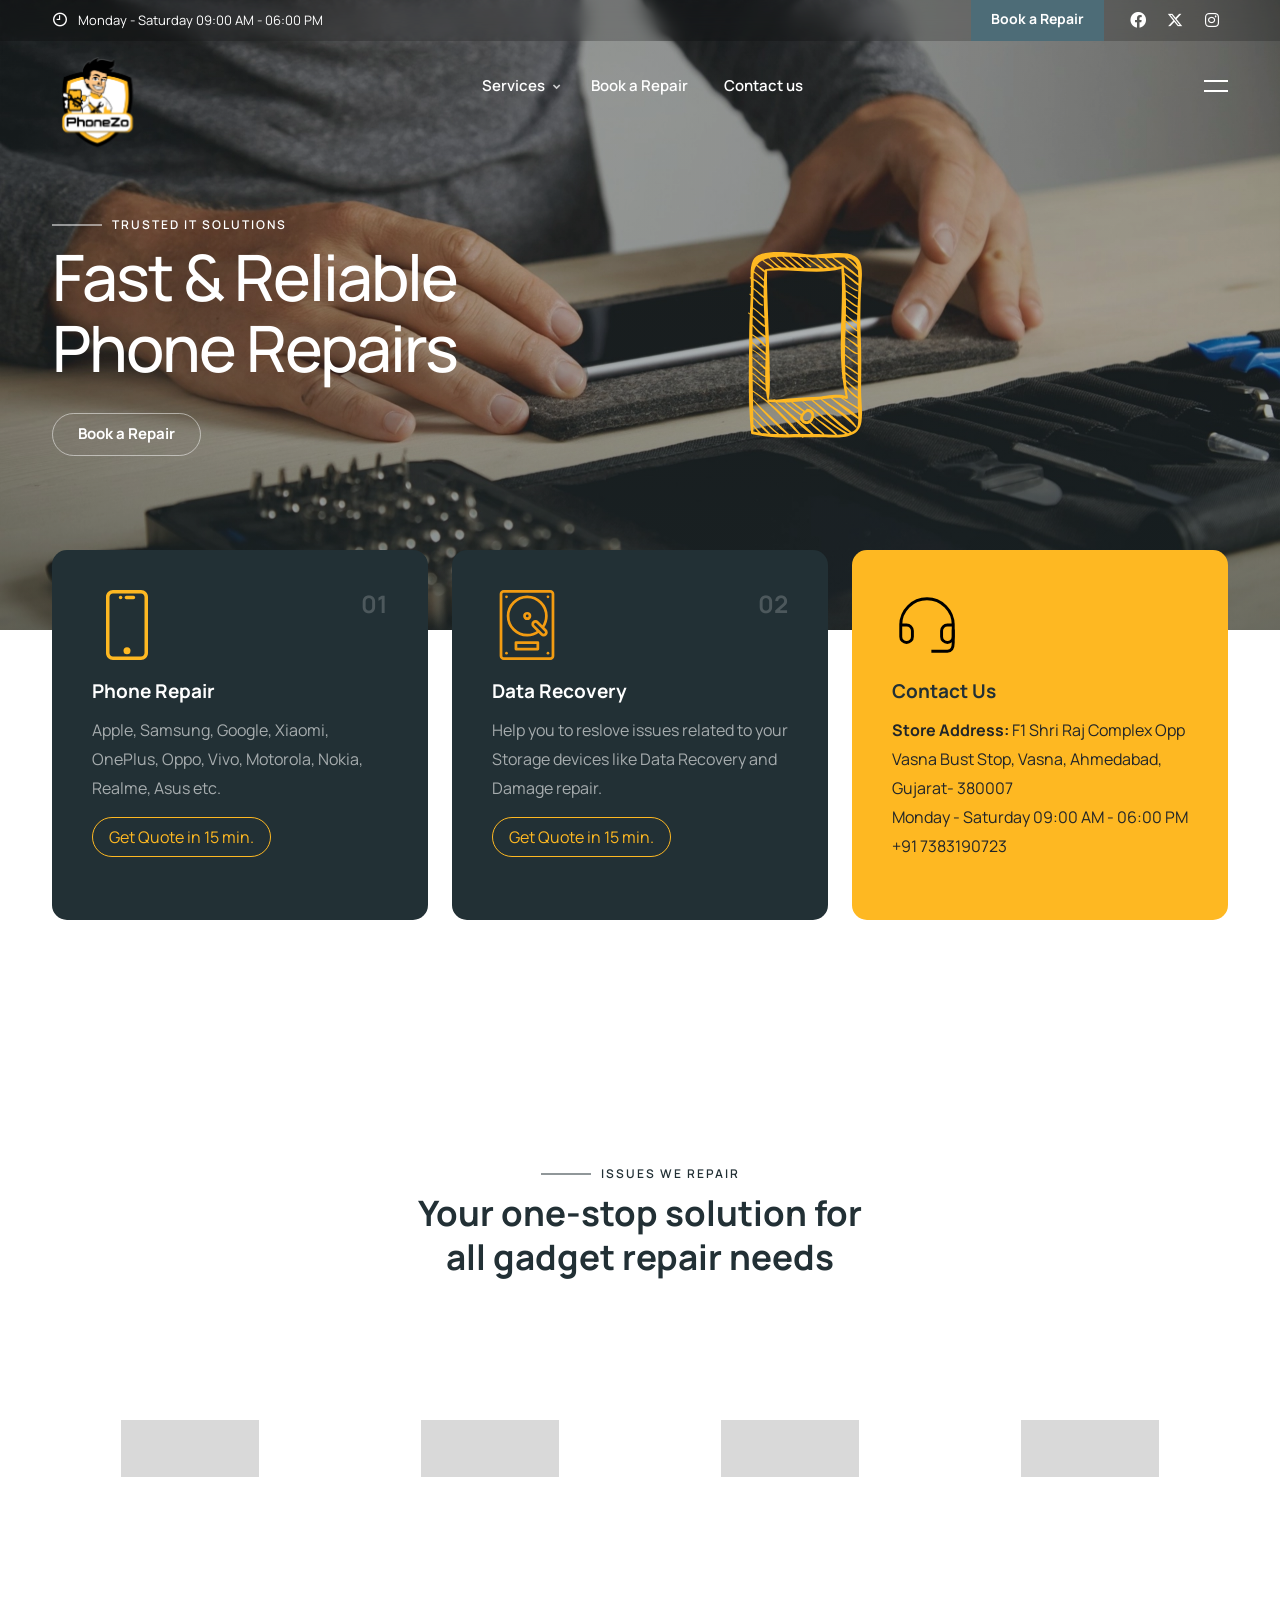
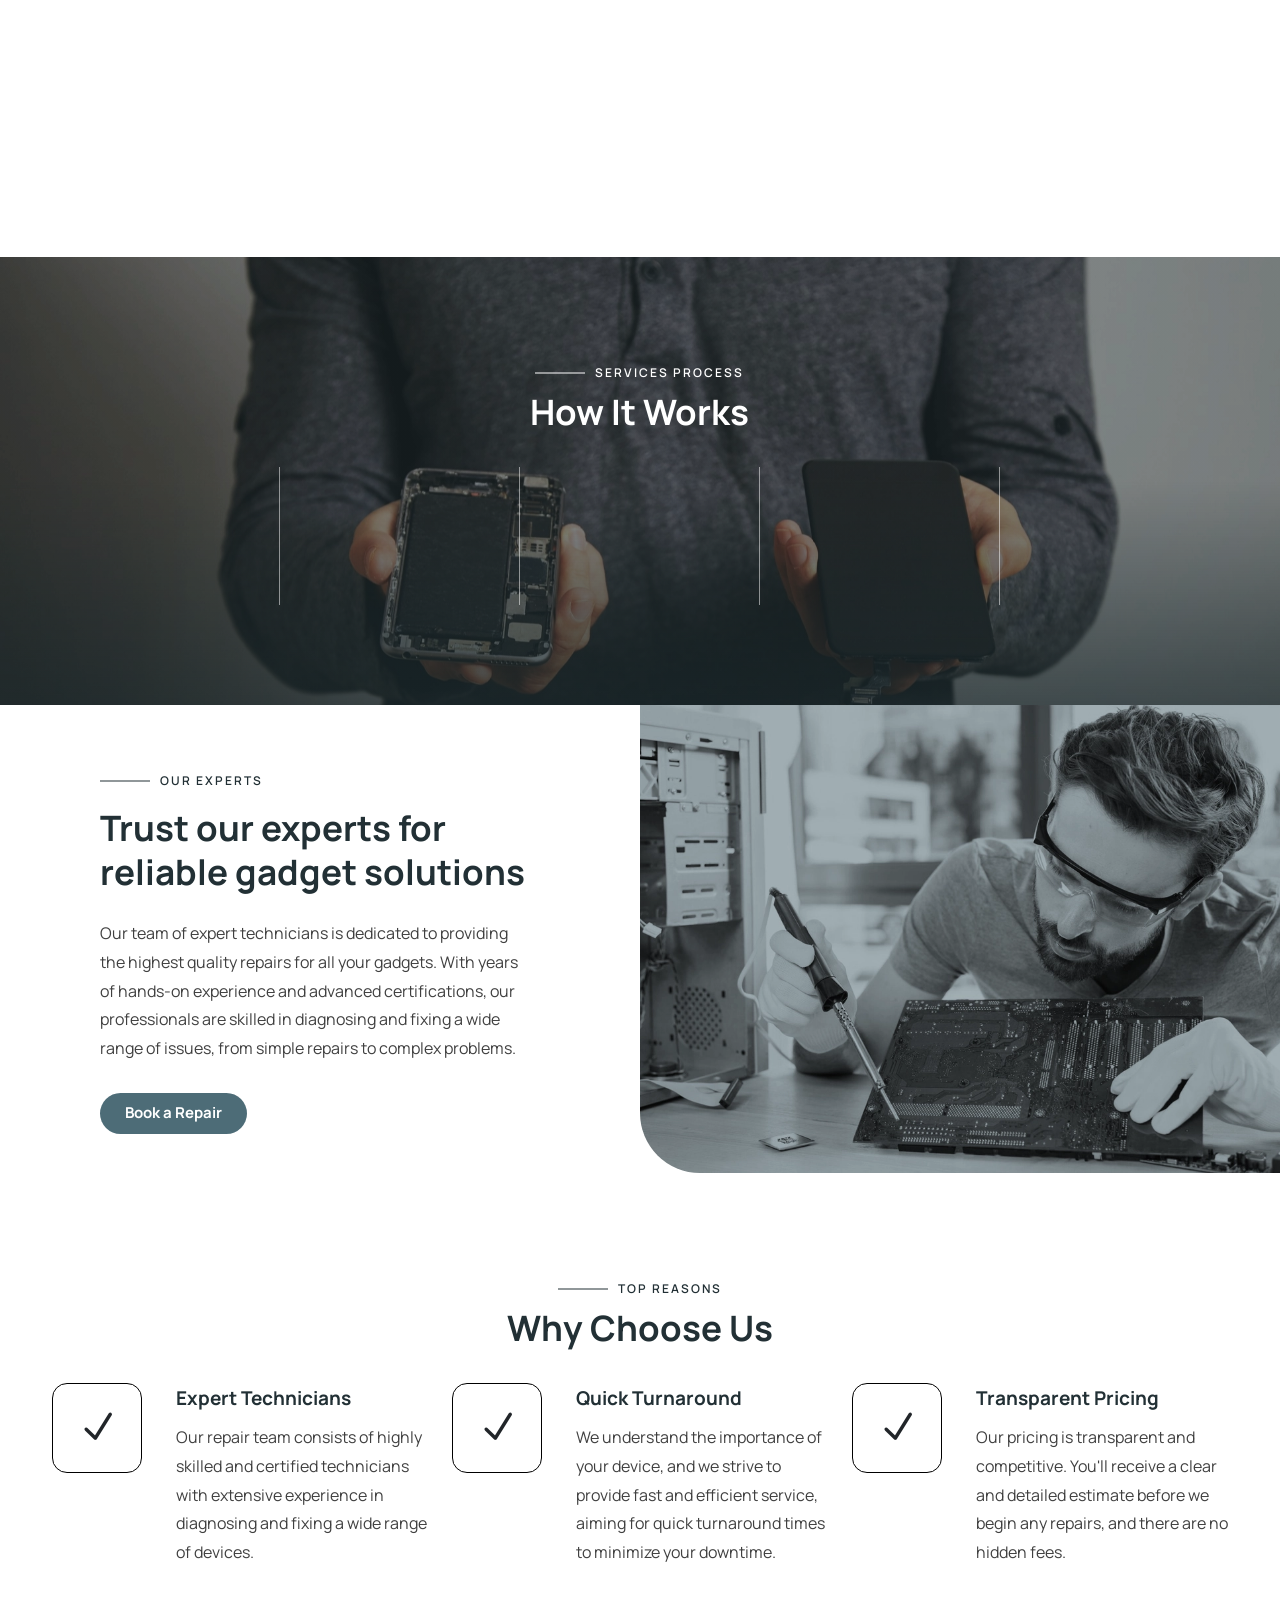
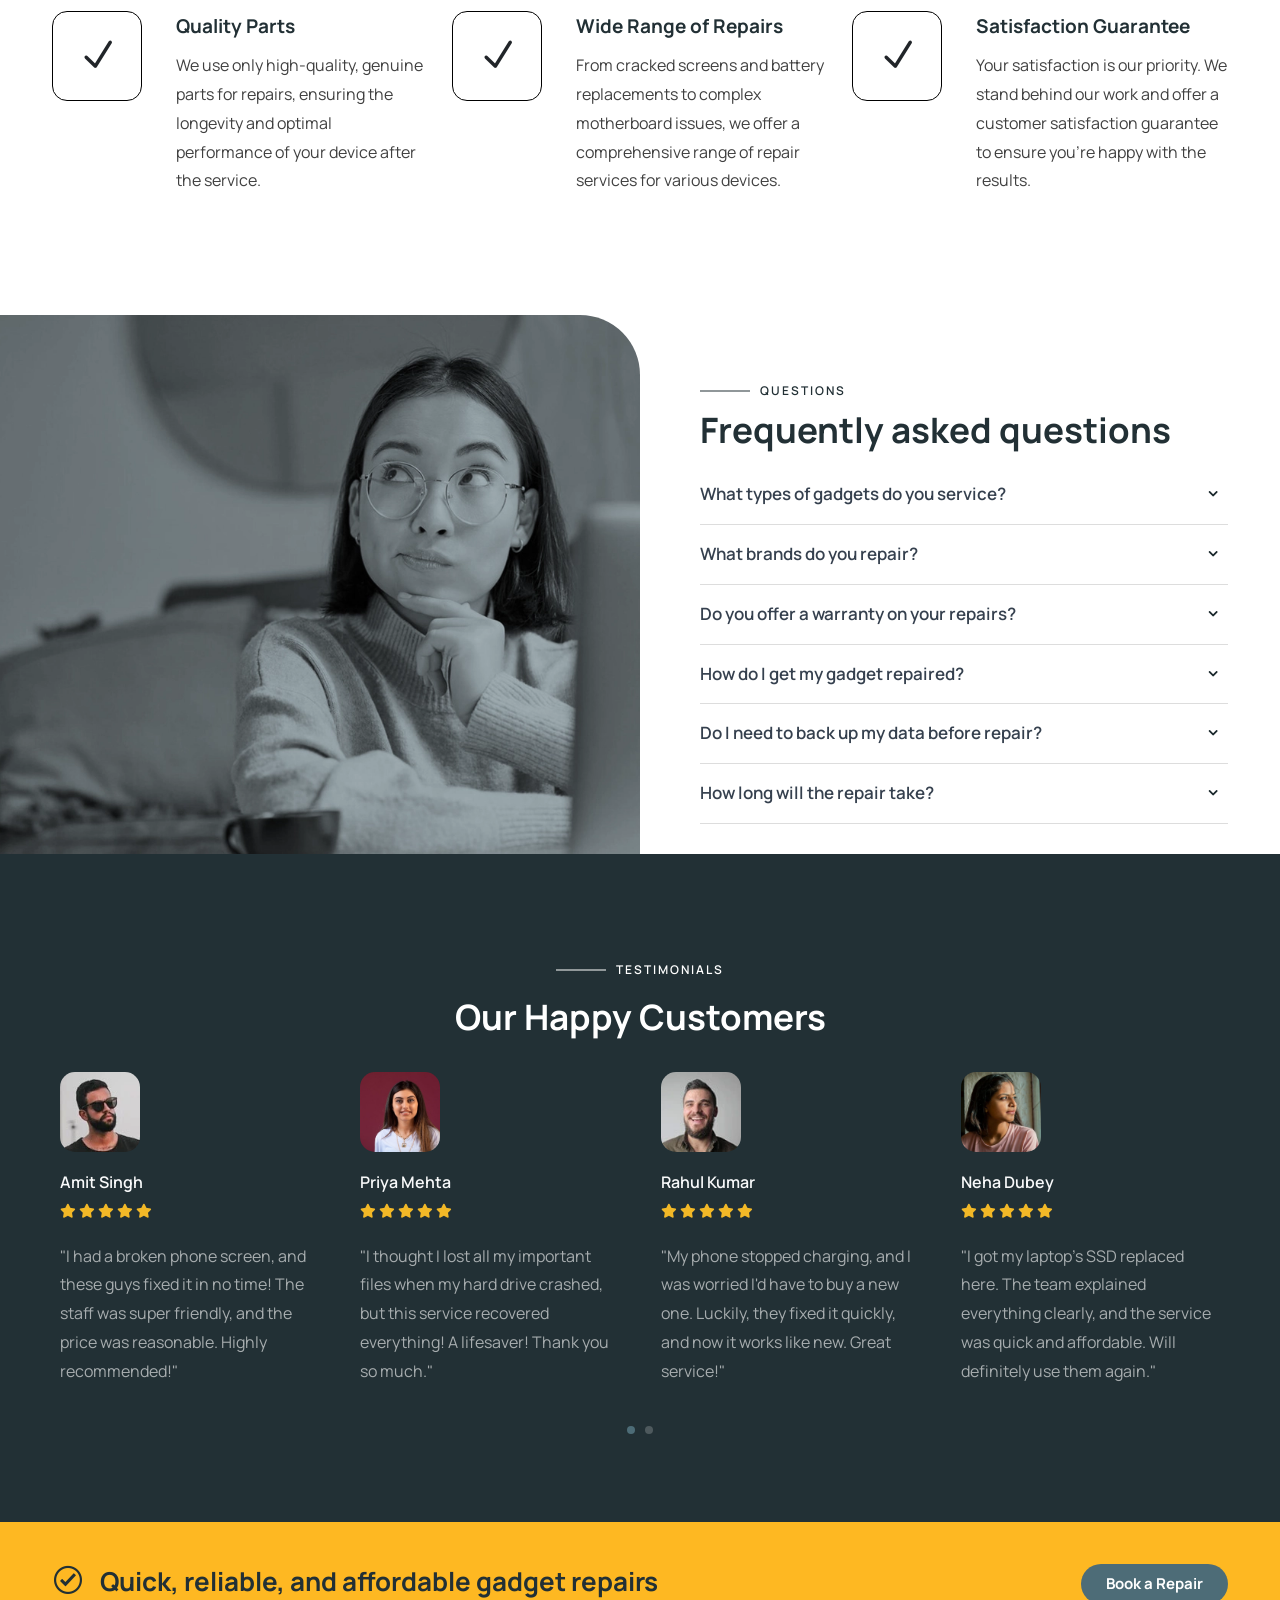
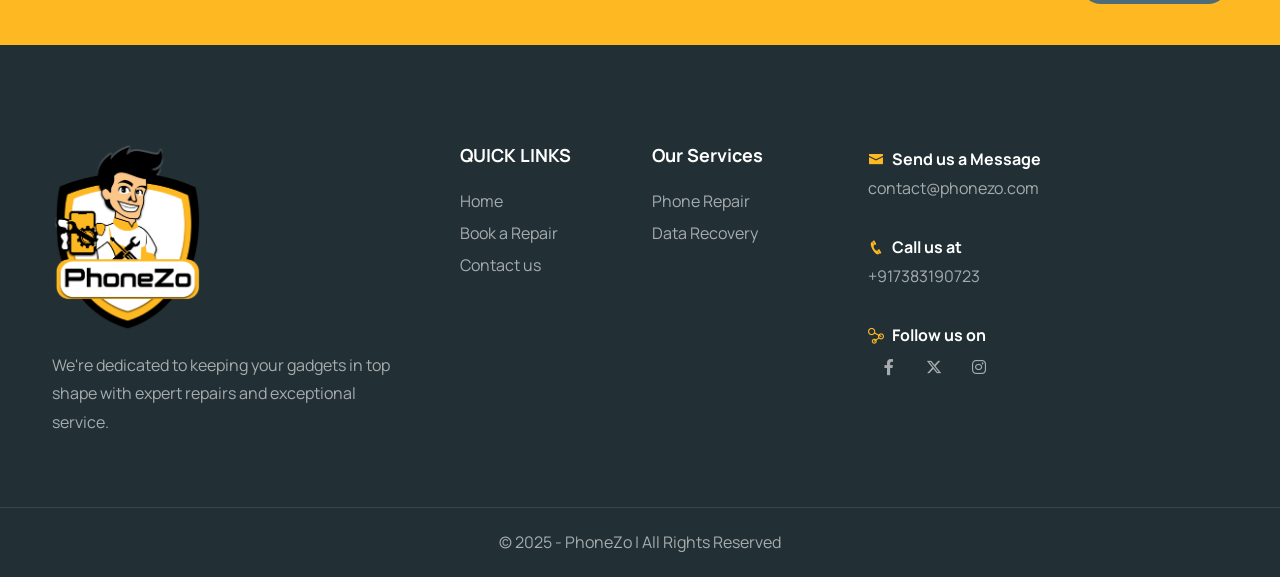
==== commit c3015da4: "meta tags added" ====
--- a/index.html
+++ b/index.html
@@ -6,9 +6,12 @@
     <link rel="icon" href="./images/favicon.svg" type="image/gif" sizes="16x16">
     <meta content="text/html;charset=utf-8" http-equiv="Content-Type">
     <meta content="width=device-width, initial-scale=1.0" name="viewport">
-    <meta content="PhoneZo" name="description">
-    <meta content="" name="keywords">
-    <meta content="" name="author">
+    <meta content="description"
+        name="PhoneZo specialize in mobile phone repair, data recovery, and storage device repair. From screen replacements and battery issues to hard drive and SSD data recovery, we ensure fast and reliable service. Get your device fixed today!">
+    <meta name="keywords"
+        content="mobile phone repair, smartphone repair, iPhone repair, Android repair, screen replacement, battery replacement, water damage repair, storage device repair, data recovery, hard drive recovery, SSD recovery, memory card recovery, USB data recovery, software issues, phone unlocking, data backup, laptop repair, computer repair, motherboard repair, chip-level repair, lost data recovery, corrupted drive fix, mobile diagnostics, phone not charging, mobile overheating, software update issues, mobile virus removal">
+    <meta name="author" content="PhoneZo">
+    <meta name="robots" content="index, follow">
     <link href="css/bootstrap.min.css" rel="stylesheet" type="text/css" id="bootstrap">
     <link href="css/plugins.css" rel="stylesheet" type="text/css">
     <link href="css/swiper.css" rel="stylesheet" type="text/css">
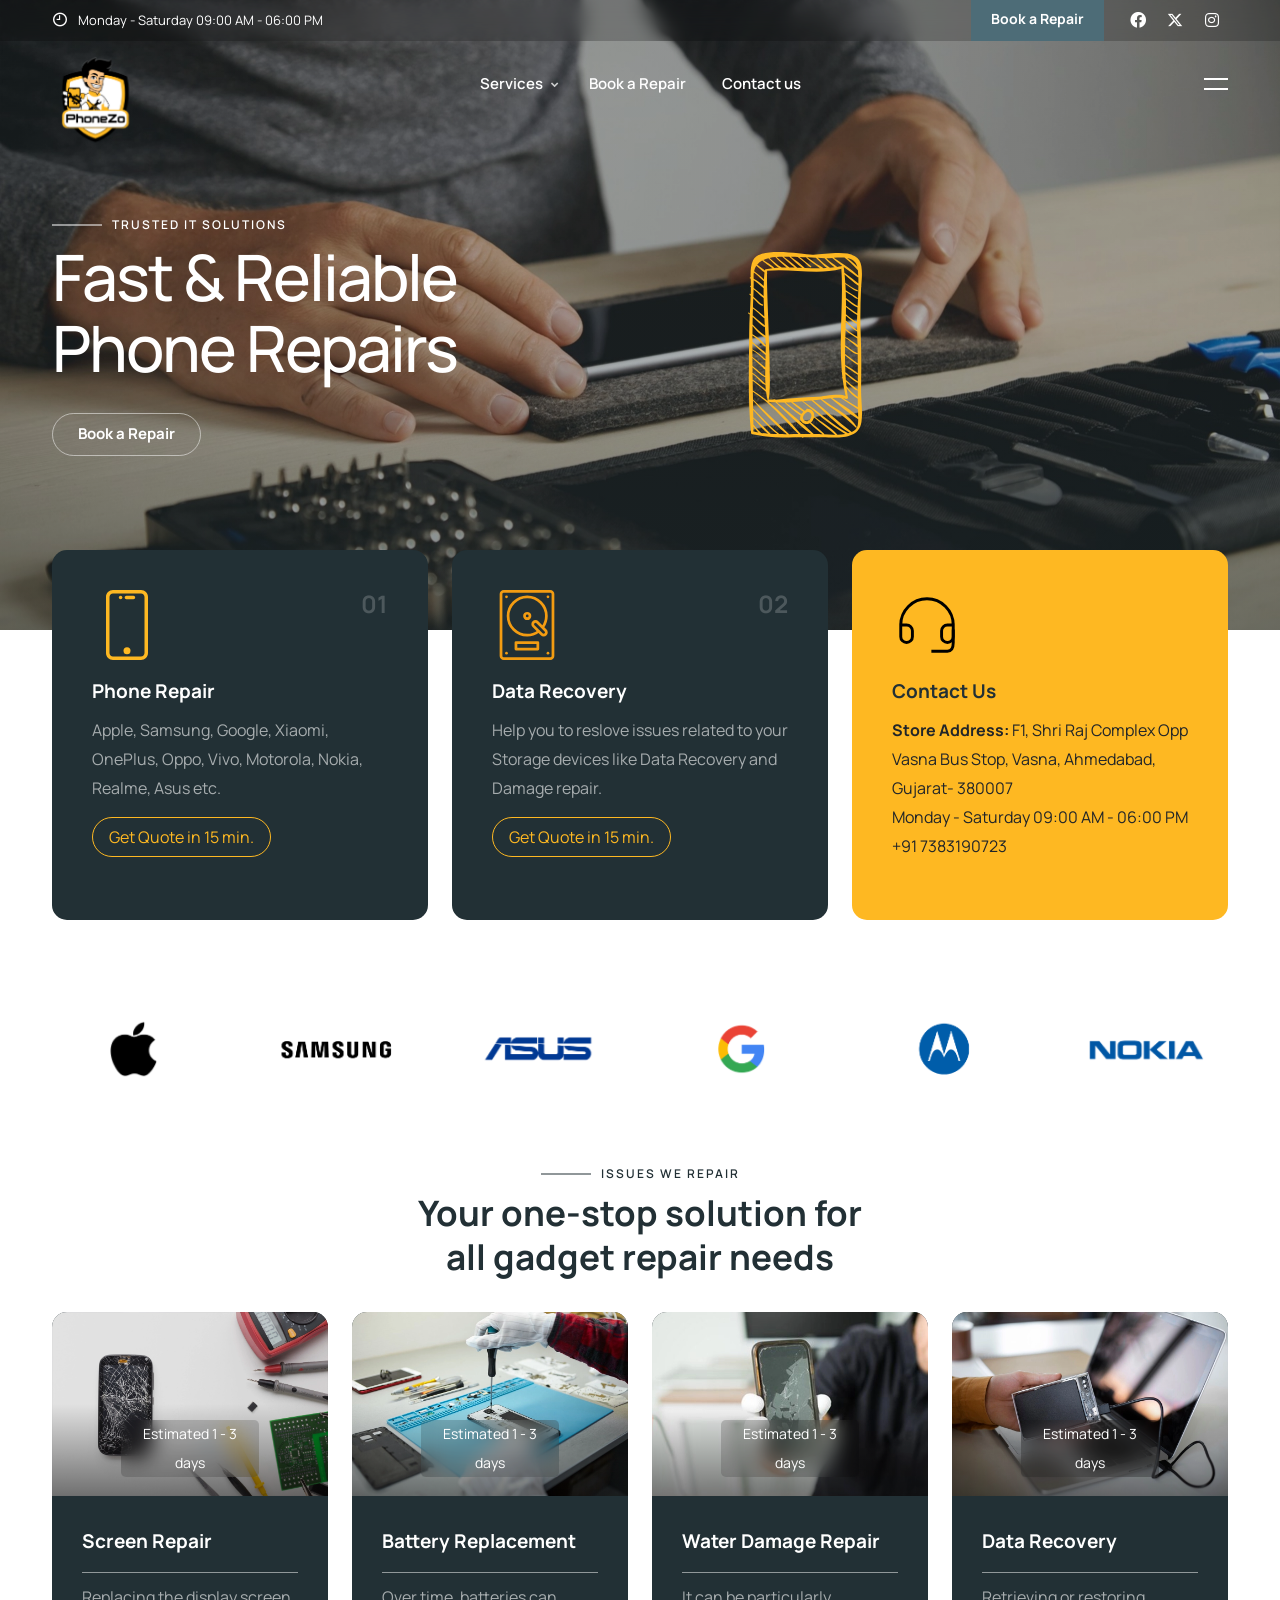
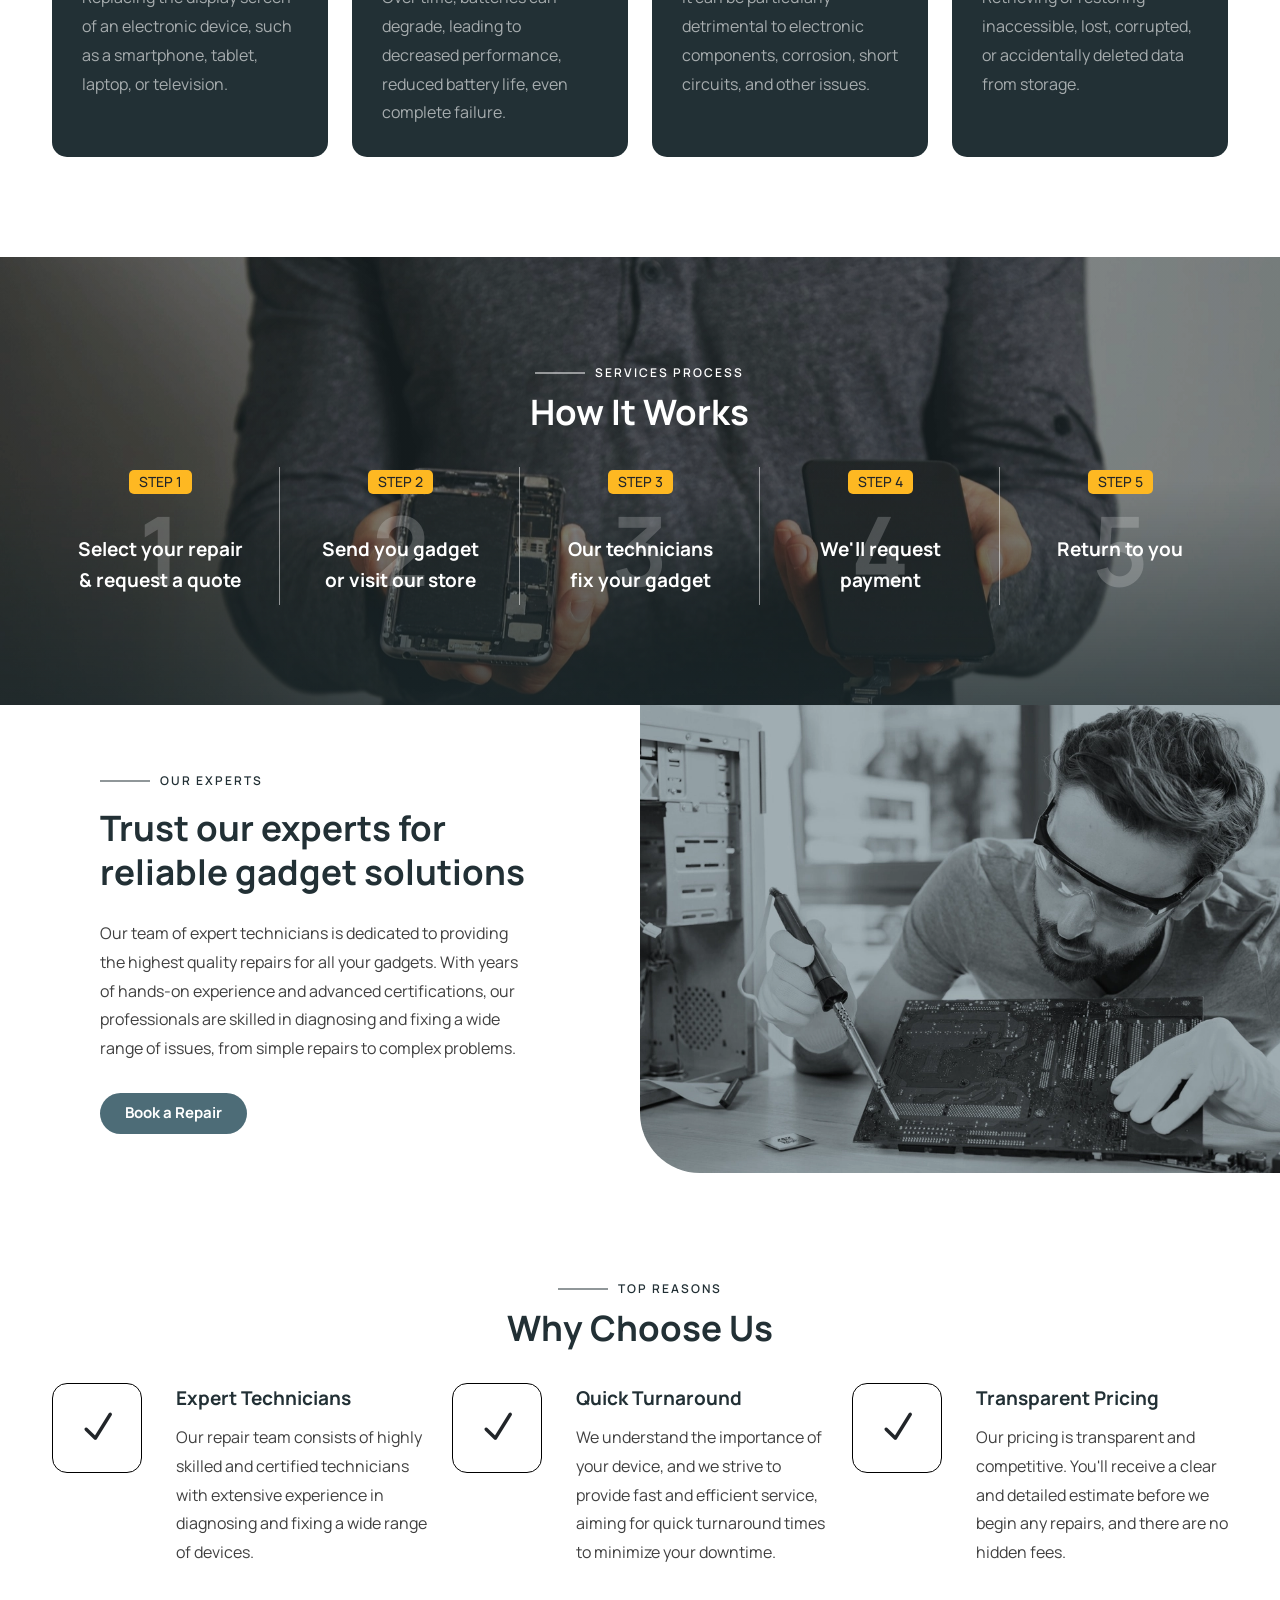
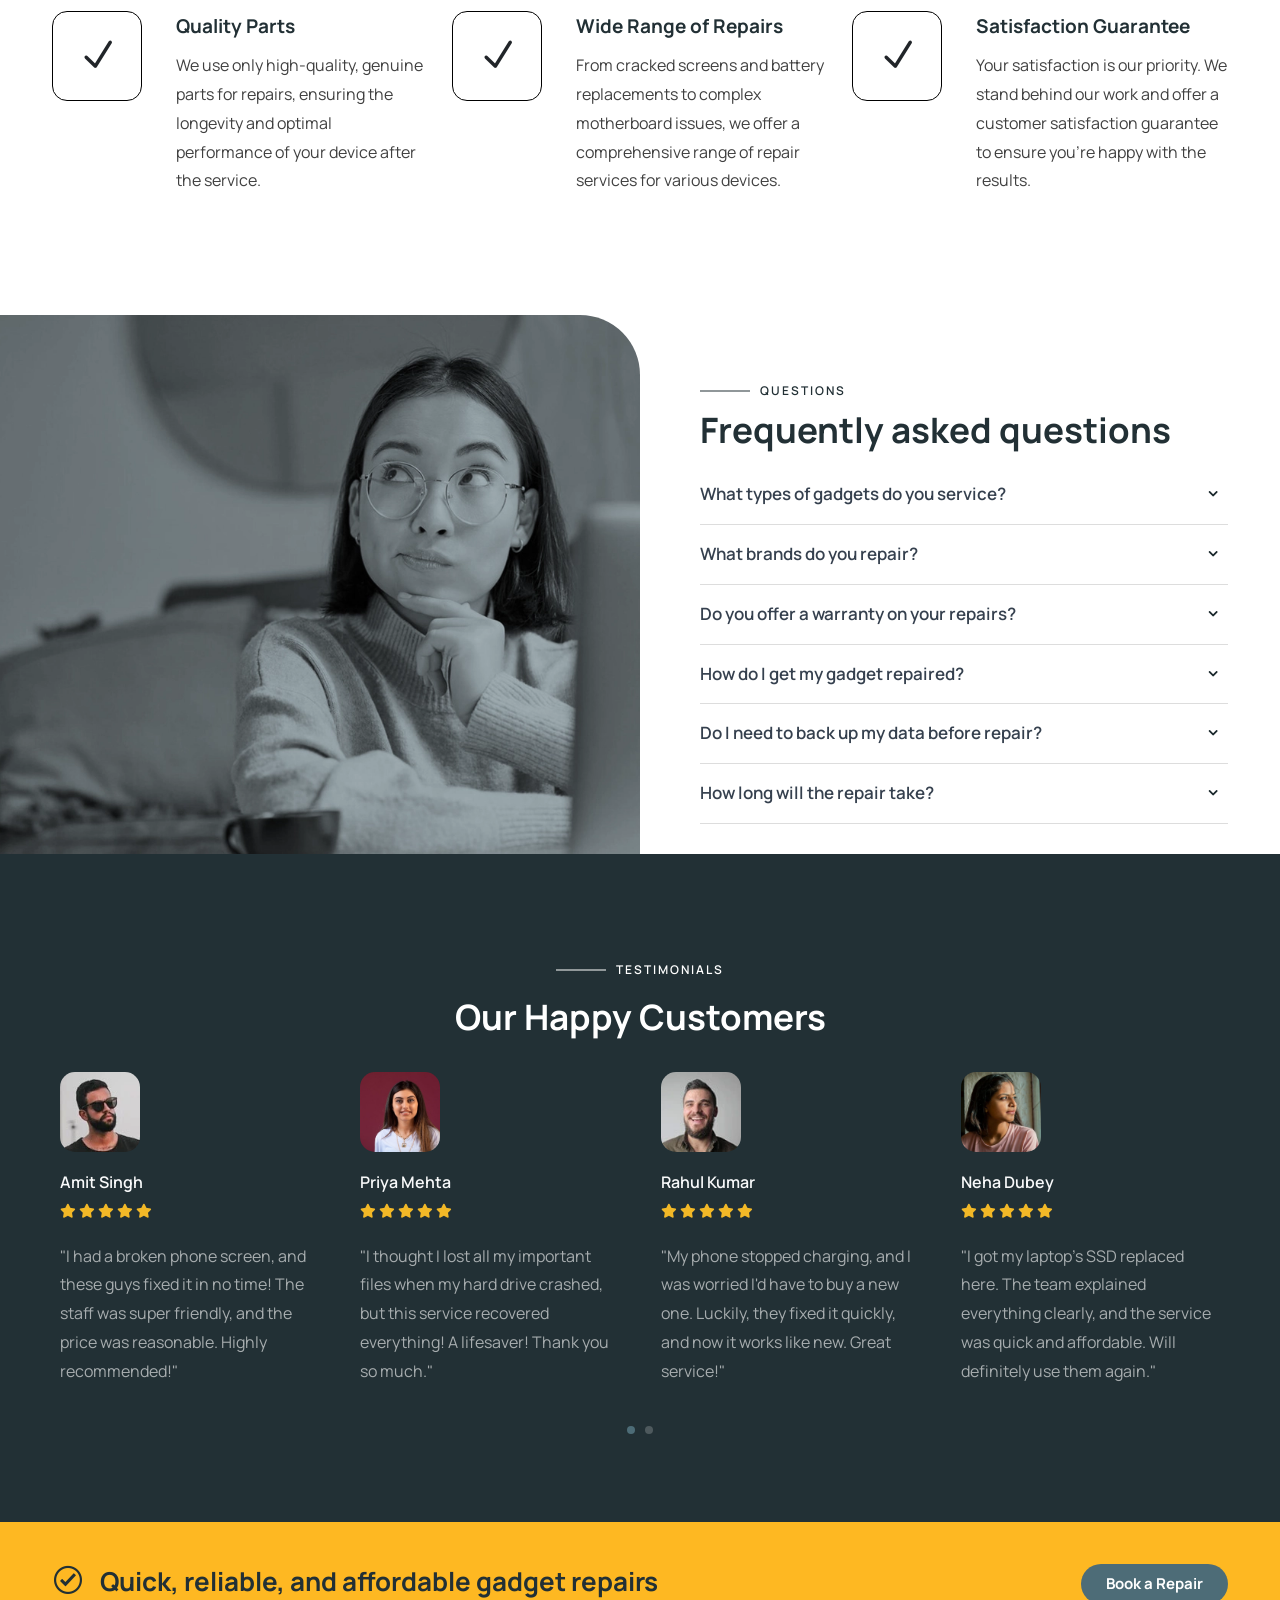
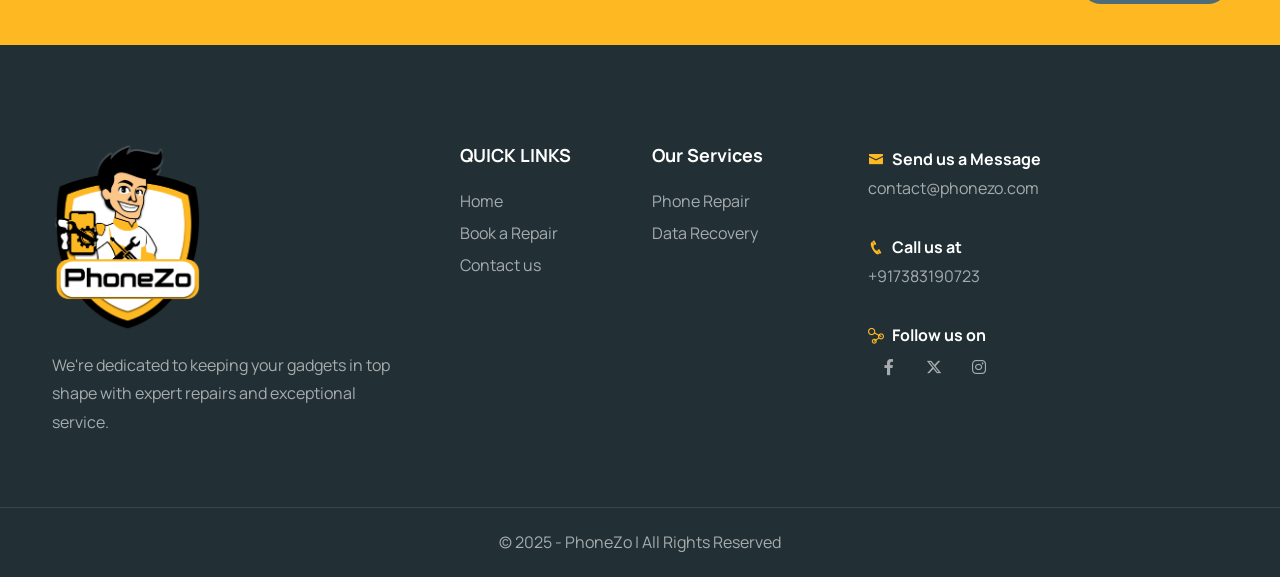
==== commit 4e63343f: "issues resolved" ====
--- a/index.html
+++ b/index.html
@@ -206,7 +206,7 @@
                             <a href="contact.html" class="d-block bg-color-2 text-dark rounded-1 p-40 h-100">
                                 <img src="images/svg-black/support-svgrepo-com.svg" class="w-70px mb-3" alt="">
                                 <h4>Contact Us</h4>
-                                <p><strong>Store Address:</strong> F1 Shri Raj Complex Opp Vasna Bust Stop, Vasna,
+                                <p><strong>Store Address:</strong> F1, Shri Raj Complex Opp Vasna Bus Stop, Vasna,
                                     Ahmedabad, Gujarat- 380007<br>Monday - Saturday 09:00 AM - 06:00 PM<br>+91
                                     7383190723</p>
                             </a>
@@ -822,7 +822,7 @@
 
             <h5>Contact Us</h5>
             <div><i class="icofont-clock-time me-2 op-5"></i>Monday - Saturday 09:00 AM - 06:00 PM</div>
-            <div><i class="icofont-location-pin me-2 op-5"></i>F1 Shri Raj Complex Opp Vasna Bust Stop, Vasna,
+            <div><i class="icofont-location-pin me-2 op-5"></i>F1, Shri Raj Complex Opp Vasna Bus Stop, Vasna,
                 Ahmedabad, Gujarat- 380007</div>
             <div><i class="icofont-envelope me-2 op-5"></i>contact@PhoneZo.com</div>
 
--- a/css/style.css
+++ b/css/style.css
@@ -347,10 +347,22 @@
 }
 
 div#logo img {
-  max-width: 74px;
+  max-width: 70px;
   position: relative;
   top: 16px;
   left: 8px;
+}
+
+/* @media screen (min-width: 991px) {
+  div#logo img {
+    top: 0px;
+  }
+} */
+
+@media screen and (max-width: 991px) {
+  div#logo img {
+    top: 0;
+  }
 }
 
 header.smaller div#logo .logo-1 {
@@ -12715,7 +12727,7 @@
 
   .header-col-mid #mainmenu {
     position: absolute;
-    top: 90px;
+    top: 140px;
     width: 100%;
     padding: 0 0 0 0;
     left: 20px;
@@ -13549,6 +13561,10 @@
     /* -------------------------------------------------- */
 
 @media only screen and (max-width: 767px) {
+  
+  .header-col-mid #mainmenu {
+    top:104px;
+  }
 
   header .logo-main {
     display: none;
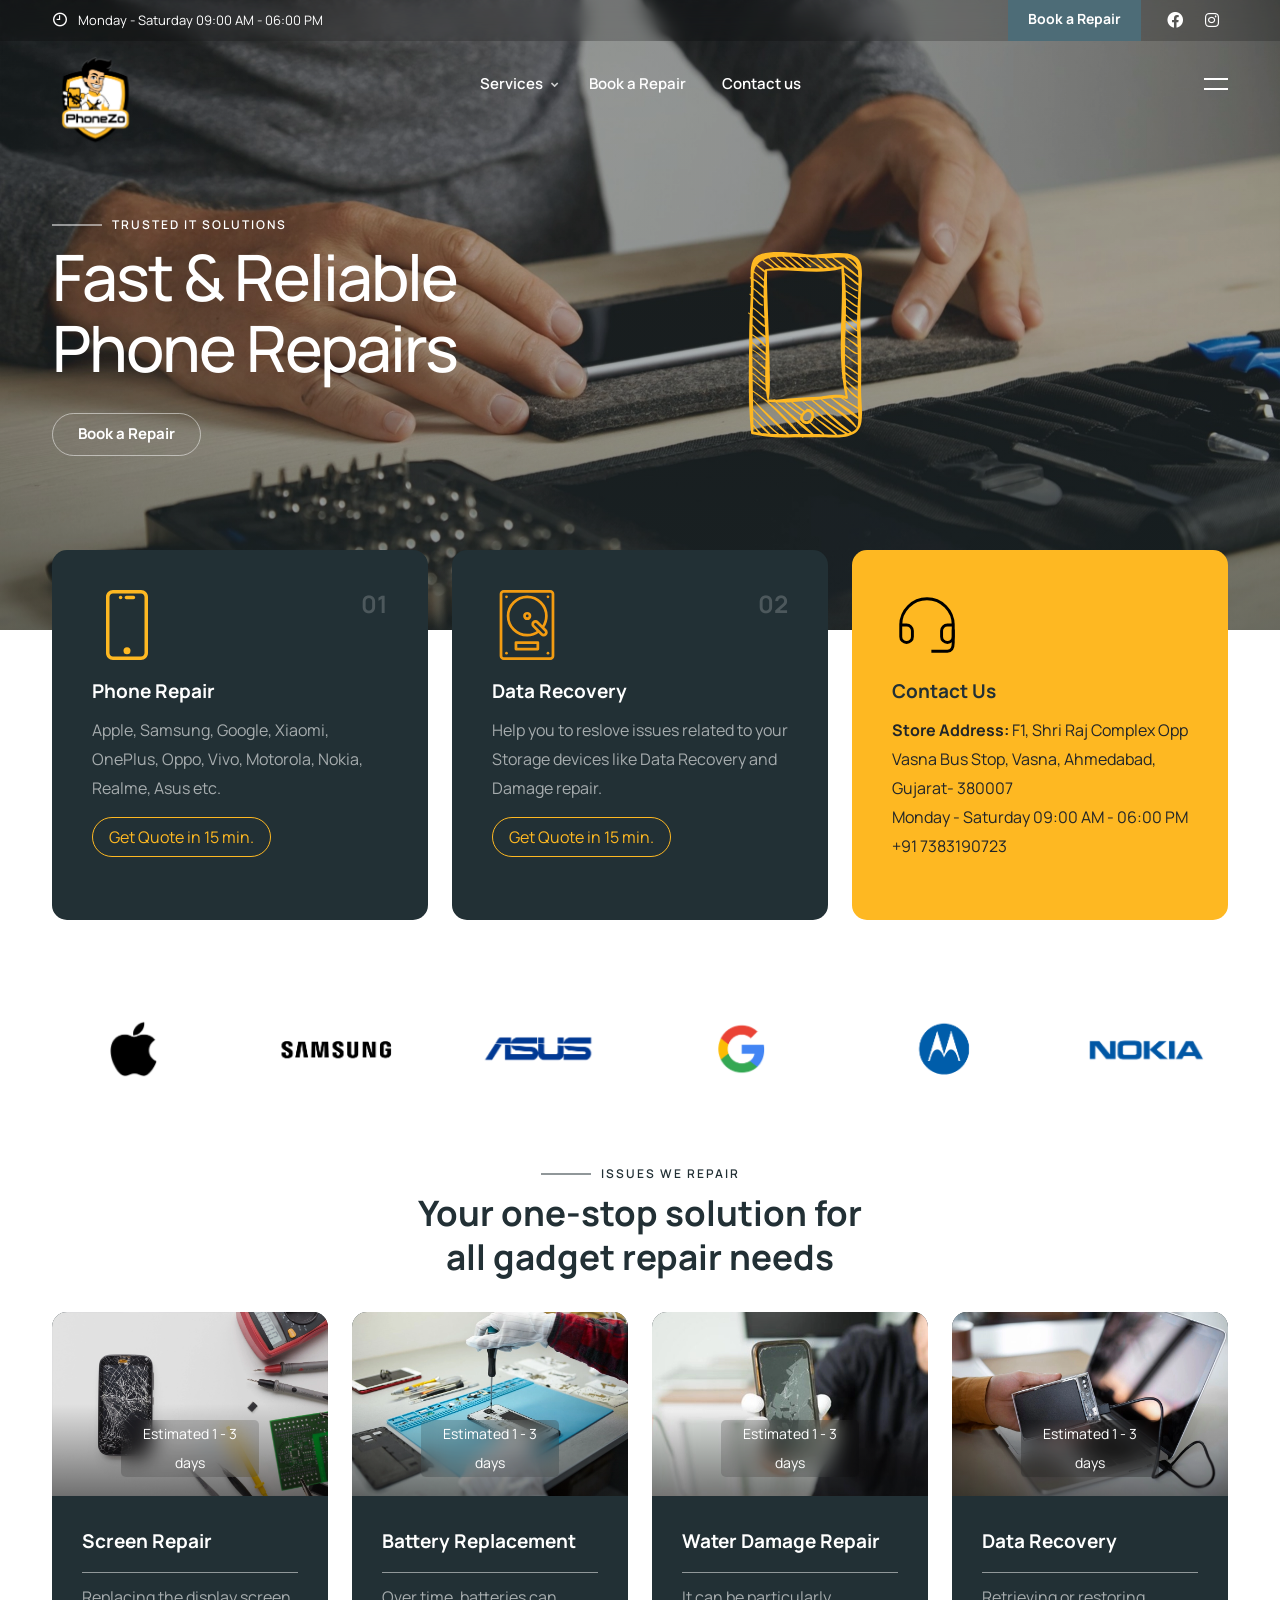
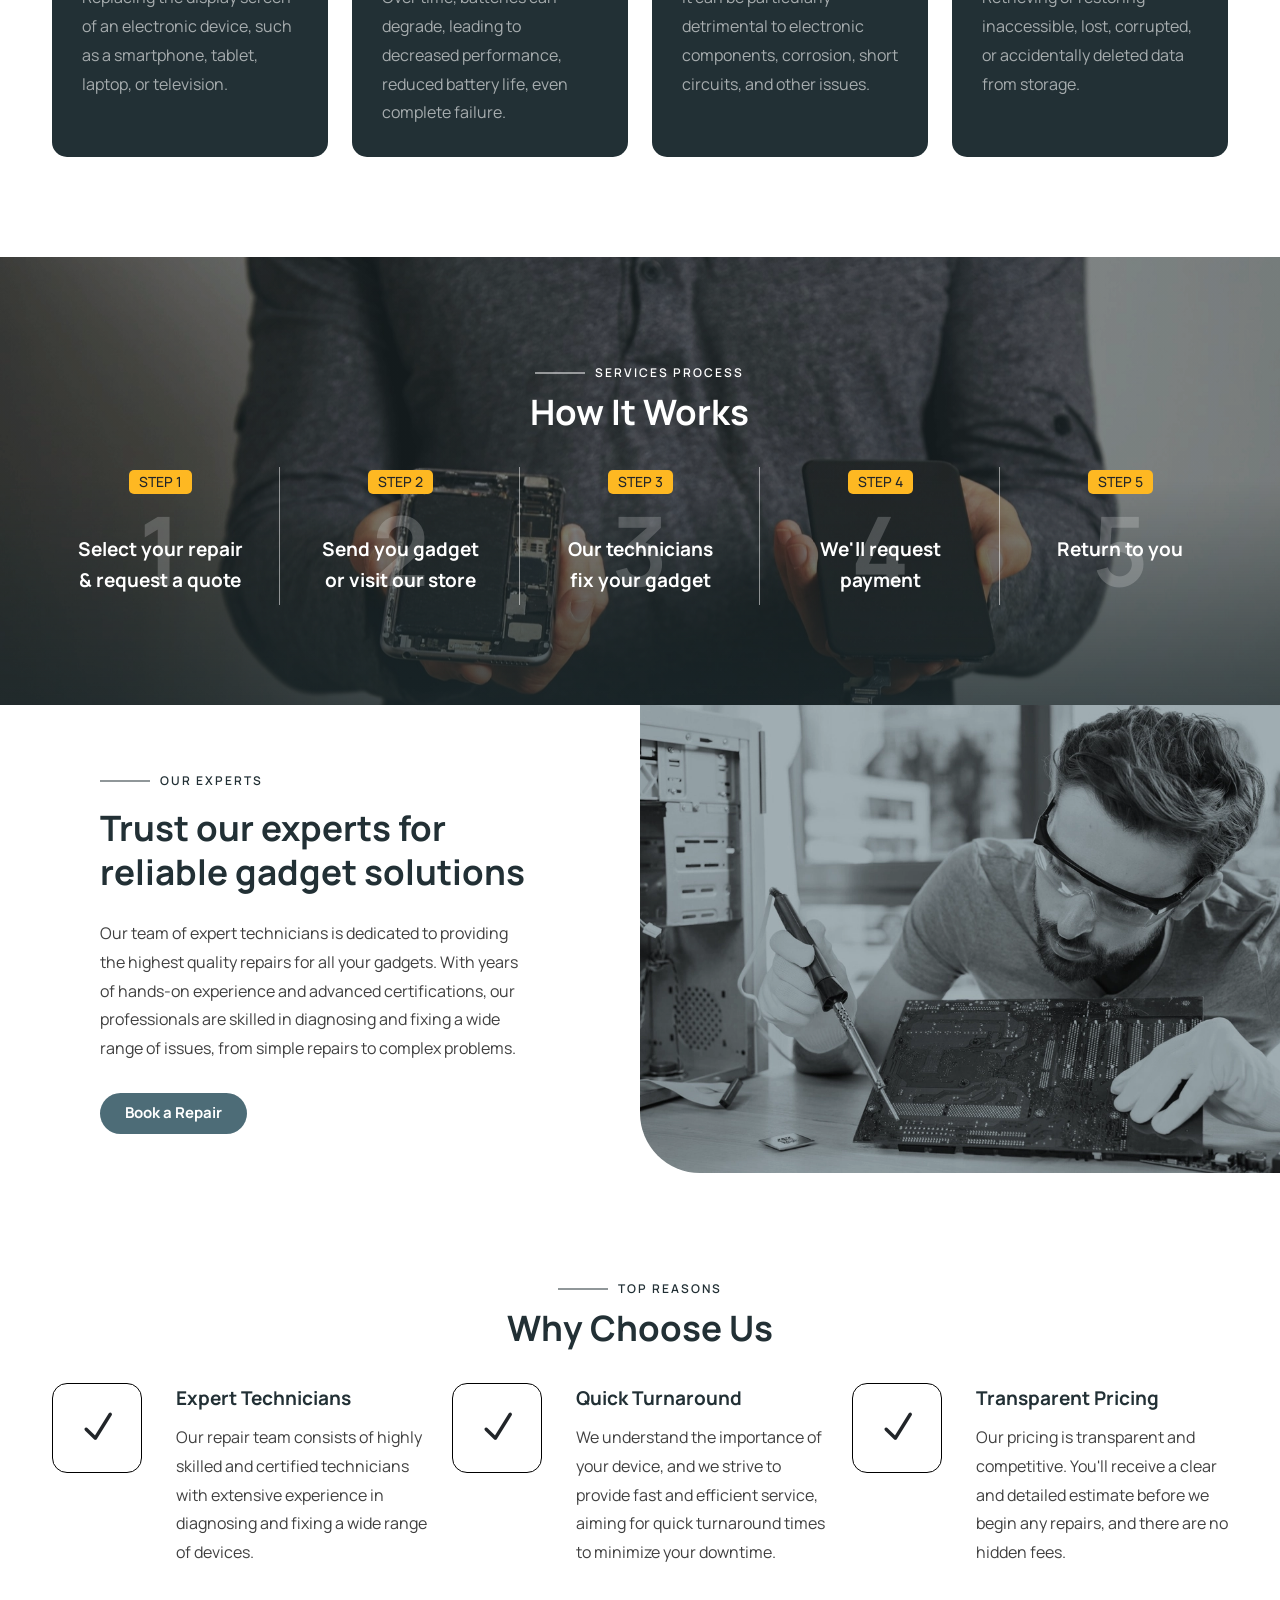
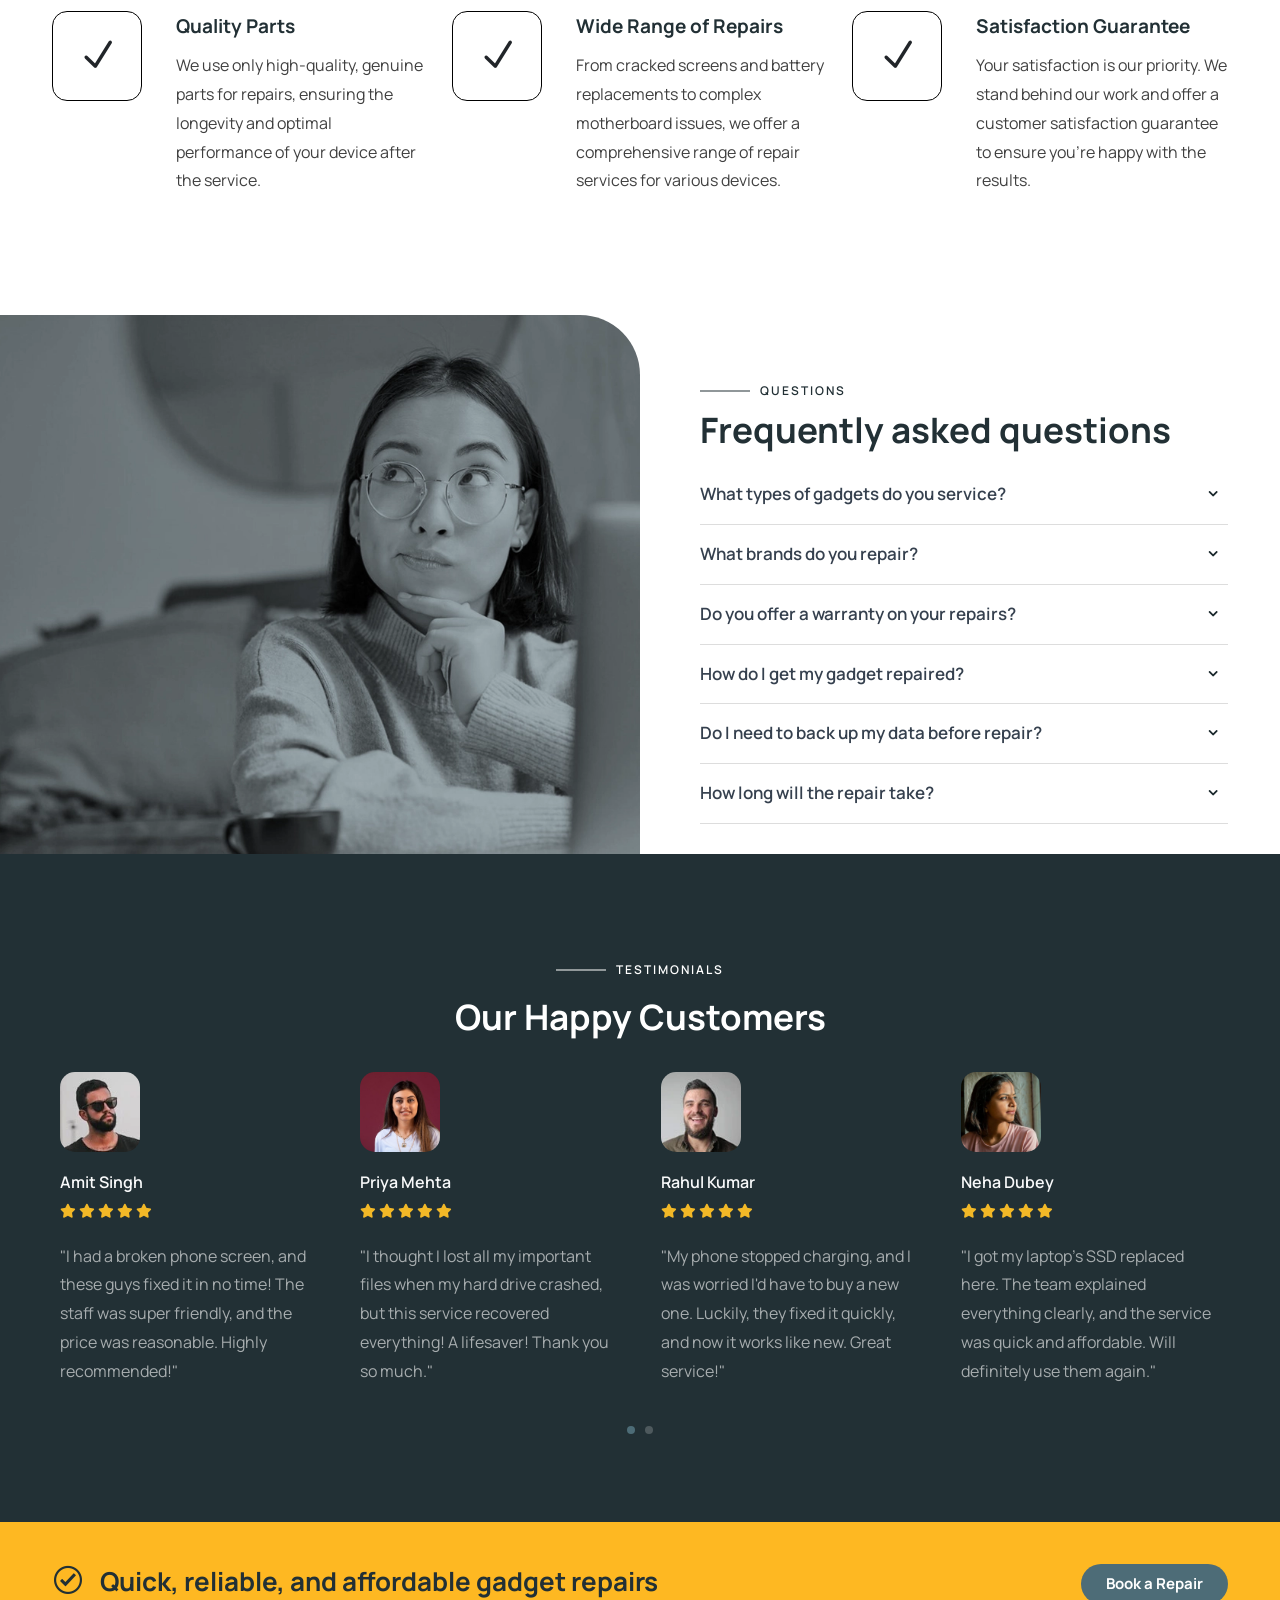
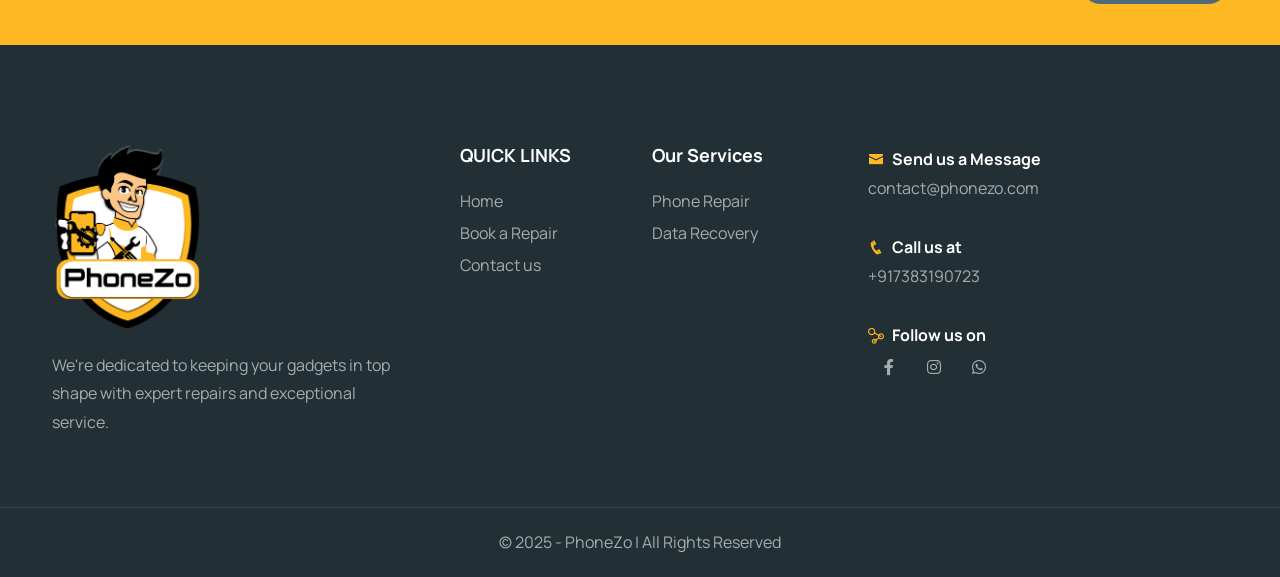
==== commit 836457d0: "added dropdown in form" ====
--- a/index.html
+++ b/index.html
@@ -49,9 +49,10 @@
                                 <div class="d-flex">
                                     <a class="btn-topbar bg-color me-3" href="./book-repair.html">Book a Repair</a>
                                     <div class="social-icons">
-                                        <a href="#"><i class="fa-brands fa-facebook fa-lg"></i></a>
-                                        <a href="#"><i class="fa-brands fa-x-twitter fa-lg"></i></a>
-                                        <a href="#"><i class="fa-brands fa-instagram fa-lg"></i></a>
+                                        <a href="https://www.facebook.com/profile.php?id=61573724937023"
+                                            target="_blank"><i class="fa-brands fa-facebook fa-lg"></i></a>
+                                        <a href="https://www.instagram.com/phonezo.in" target="_blank"><i
+                                                class="fa-brands fa-instagram fa-lg"></i></a>
                                     </div>
                                 </div>
                             </div>
@@ -769,9 +770,10 @@
                             on
                         </div>
                         <div class="social-icons mb-sm-30">
-                            <a href="#"><i class="fa-brands fa-facebook-f"></i></a>
-                            <a href="#"><i class="fa-brands fa-x-twitter"></i></a>
-                            <a href="#"><i class="fa-brands fa-instagram"></i></a>
+                            <a href="https://www.facebook.com/profile.php?id=61573724937023"><i
+                                    class="fa-brands fa-facebook-f"></i></a>
+                            <a href="https://www.instagram.com/phonezo.in"><i class="fa-brands fa-instagram"></i></a>
+                            <a href="https://wa.me/917383190723"><i class="fa-brands fa-whatsapp"></i></a>
                         </div>
                     </div>
                 </div>
@@ -834,11 +836,21 @@
                 electronic devices.</p>
 
             <div class="social-icons">
-                <a href="#"><i class="fa-brands fa-facebook-f"></i></a>
-                <a href="#"><i class="fa-brands fa-x-twitter"></i></a>
-                <a href="#"><i class="fa-brands fa-instagram"></i></a>
+                <a href="https://www.facebook.com/profile.php?id=61573724937023" target="_blank"><i
+                        class="fa-brands fa-facebook-f"></i></a>
+                <a href="https://www.instagram.com/phonezo.in" target="_blank"><i
+                        class="fa-brands fa-instagram"></i></a>
             </div>
         </div>
+    </div>
+
+    <div class="widgets">
+        <a href="tel:+917383190723">
+            <i class="fa-regular fa-phone"></i>
+        </a>
+        <a href="https://wa.me/917383190723">
+            <i class="fa-brands fa-whatsapp"></i>
+        </a>
     </div>
 
     <script src="js/plugins.js"></script>
--- a/css/style.css
+++ b/css/style.css
@@ -13274,7 +13274,7 @@
   }
 
   #subheader {
-    padding: 40px 0 80px 0 !important;
+    padding: 70px 0 80px 0 !important;
   }
 
   #testimonial-carousel .de_testi {
@@ -13561,9 +13561,9 @@
     /* -------------------------------------------------- */
 
 @media only screen and (max-width: 767px) {
-  
+
   .header-col-mid #mainmenu {
-    top:104px;
+    top: 104px;
   }
 
   header .logo-main {
@@ -13979,4 +13979,55 @@
     margin-left: auto;
     width: auto;
   }
+}
+
+.widgets {
+  position: fixed;
+  bottom: 16px;
+  right: 16px;
+  display: none;
+  flex-direction: column;
+  gap: 8px;
+  z-index: 99999;
+}
+
+.widgets a {
+  font-size: 22px;
+  padding: 10px 13px;
+  border-radius: 100vh;
+  color: white;
+  background-color: var(--secondary-color);
+}
+
+.widgets a i {
+  animation: shake 1s infinite;
+  animation-delay: 3s;
+}
+
+@keyframes shake {
+  0% {
+    transform: rotate(0deg);
+  }
+
+  25% {
+    transform: rotate(-10deg);
+  }
+
+  50% {
+    transform: rotate(10deg);
+  }
+
+  75% {
+    transform: rotate(-5deg);
+  }
+
+  100% {
+    transform: rotate(0deg);
+  }
+}
+
+@media only screen and (max-width: 767px) {
+  .widgets {
+    display: flex;
+  }
 }
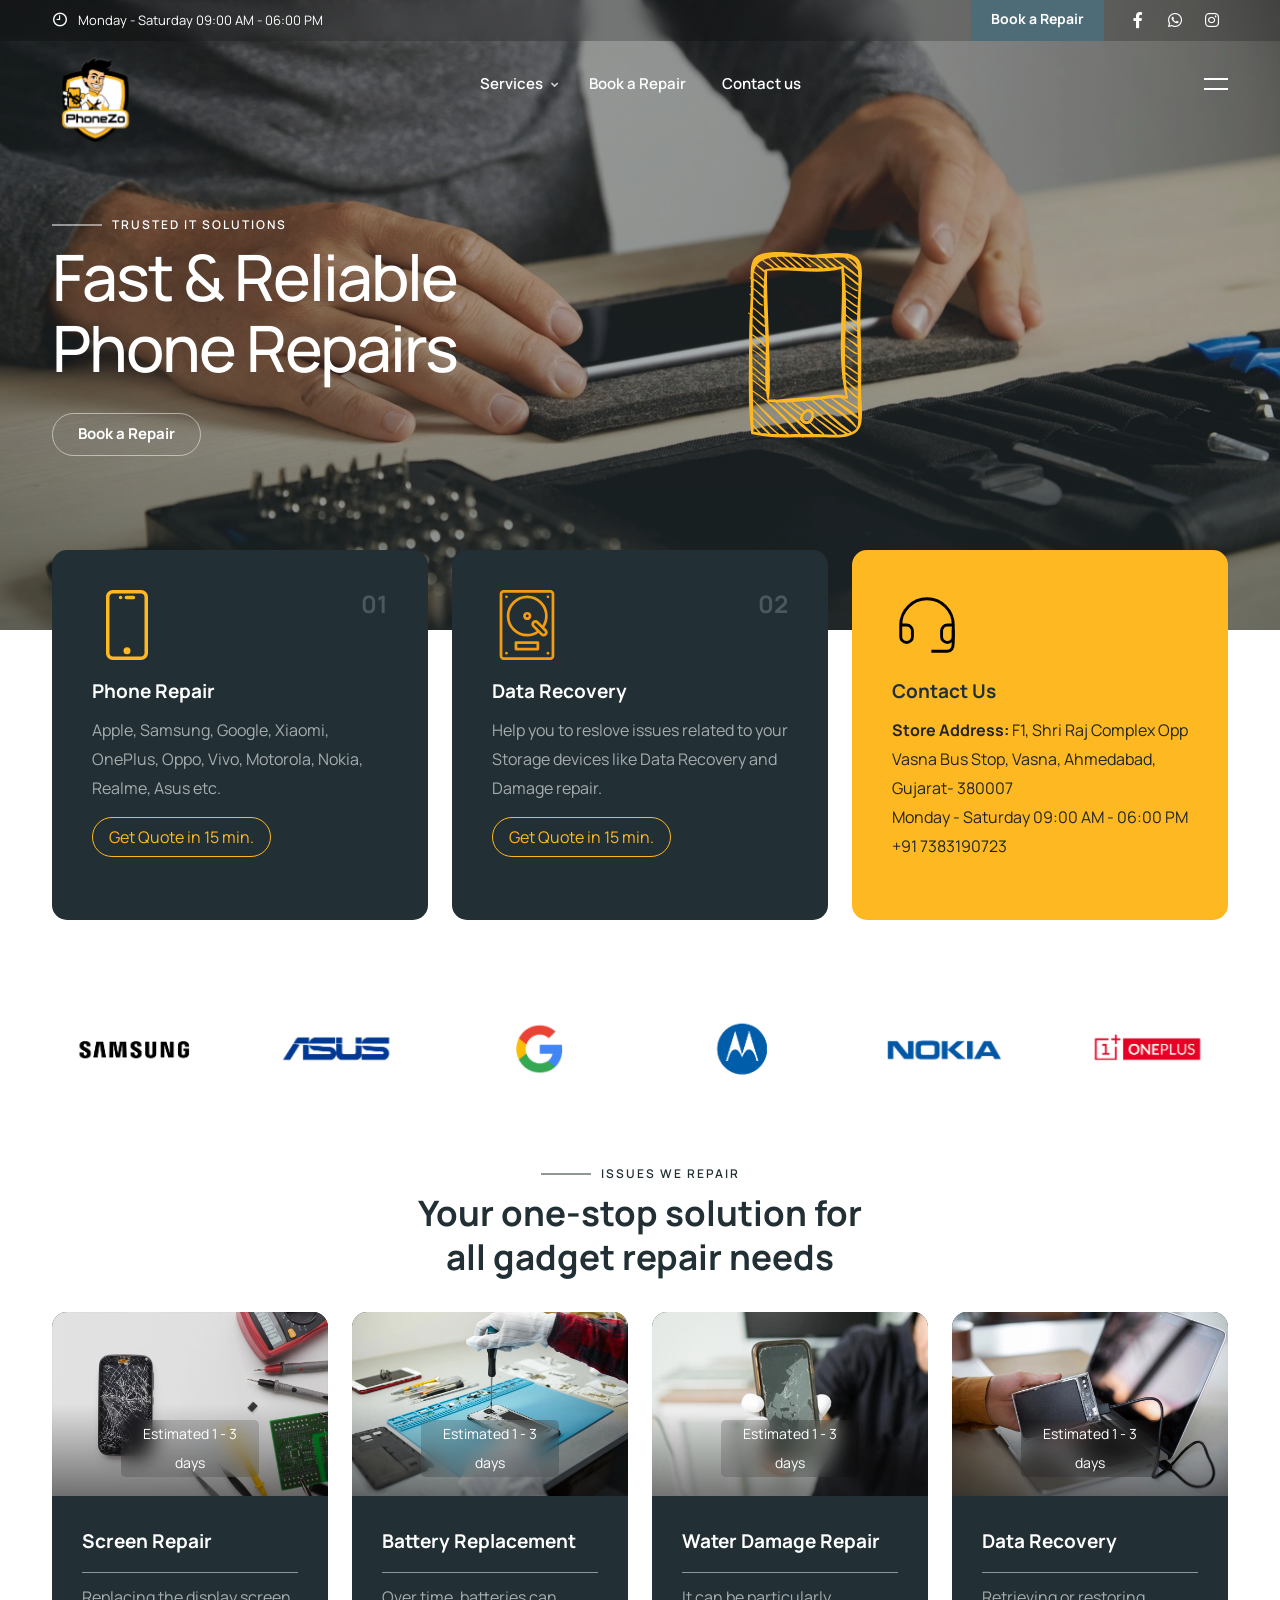
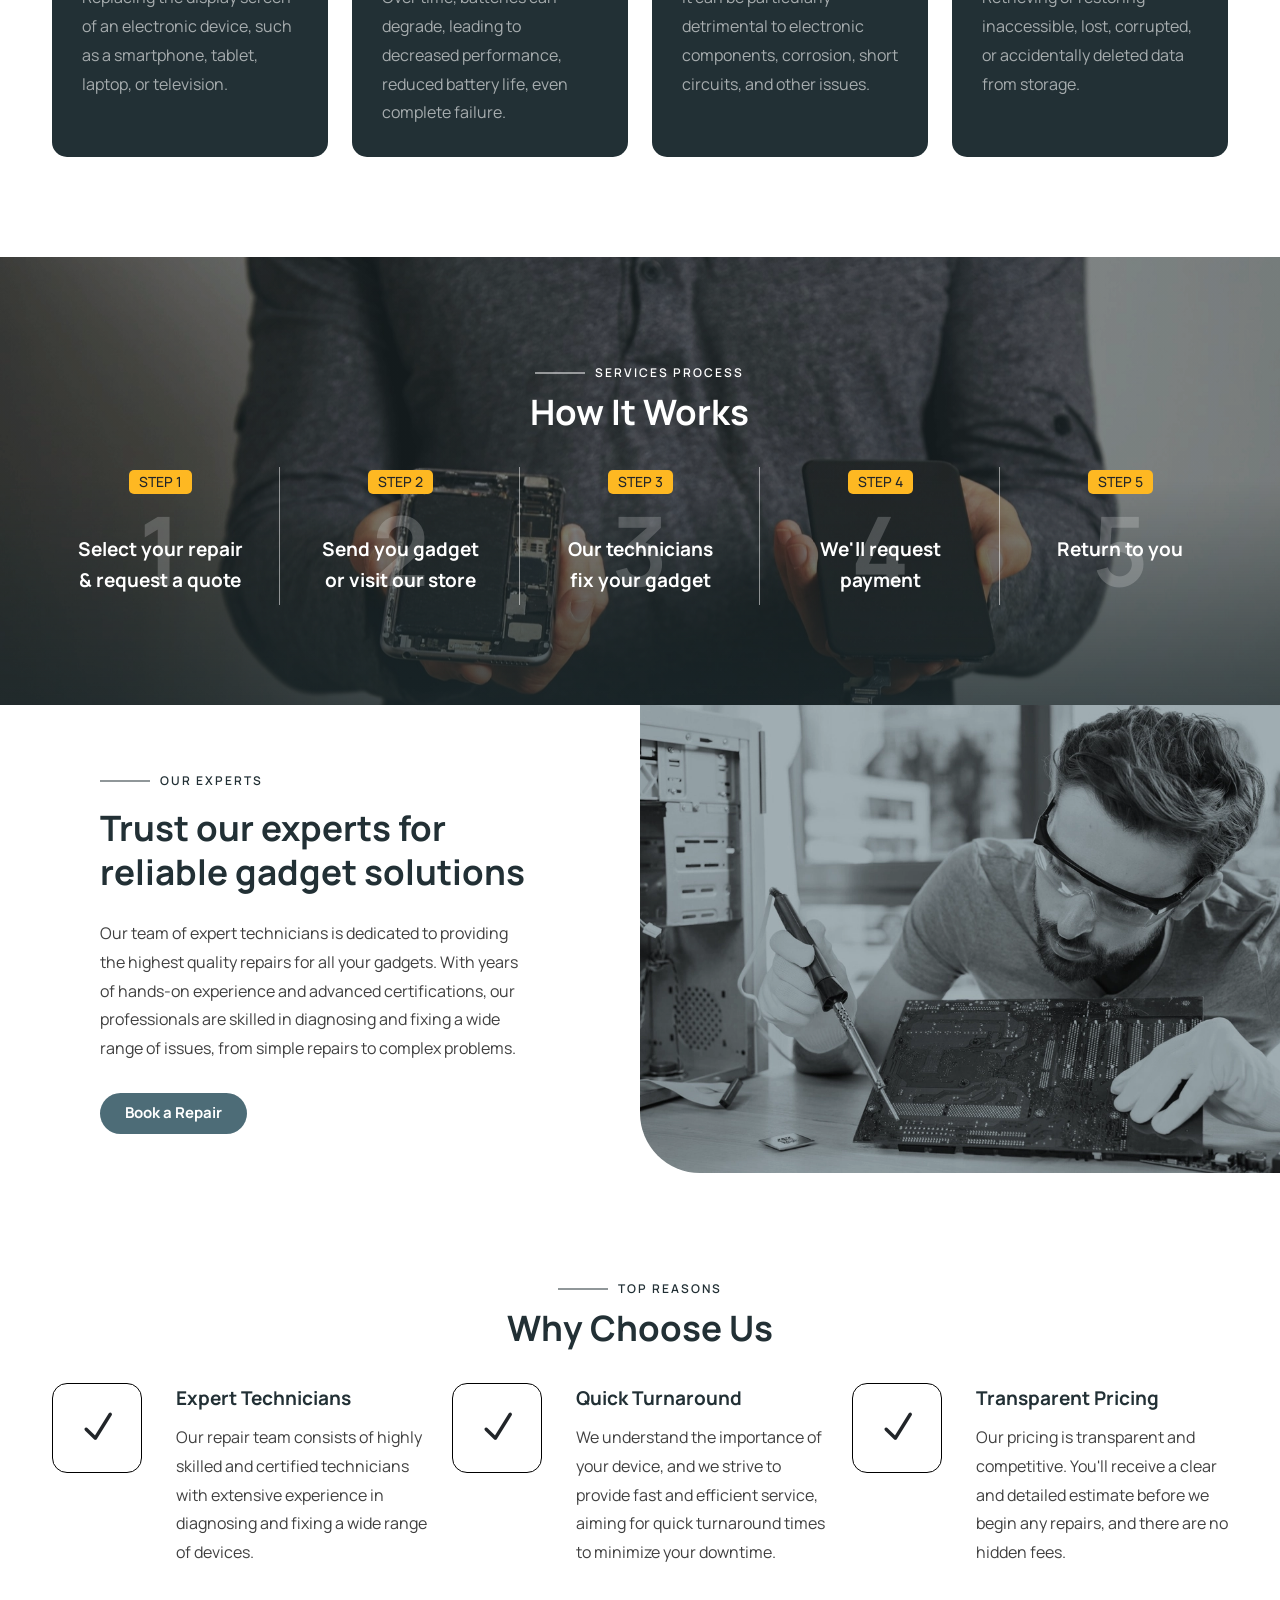
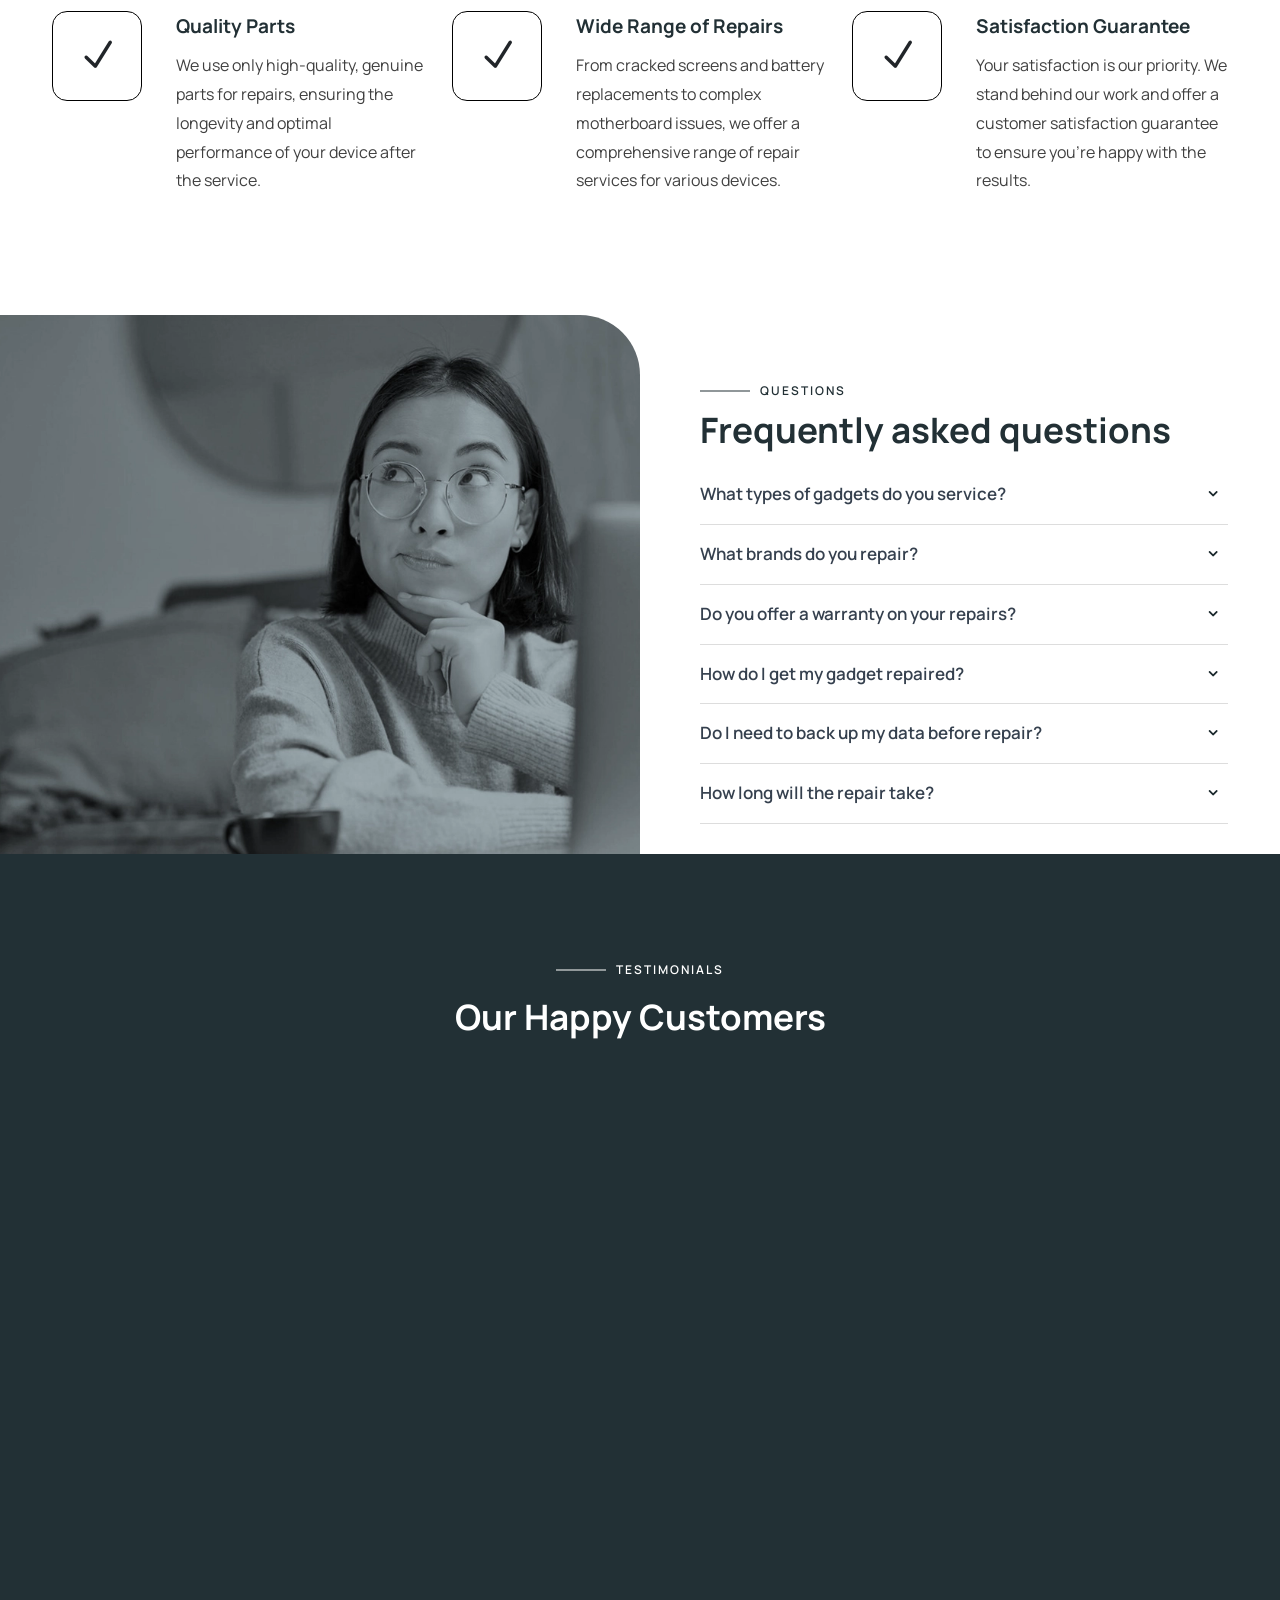
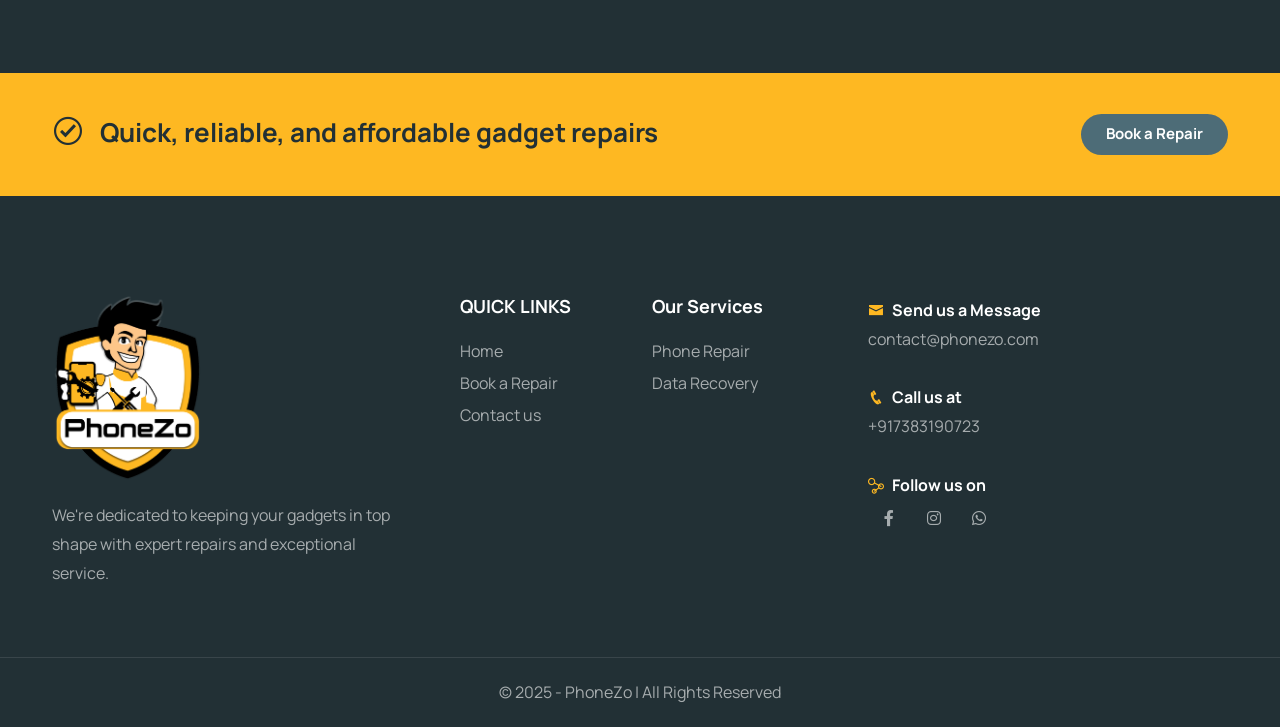
==== commit 087cb3dd: "1 mar" ====
--- a/index.html
+++ b/index.html
@@ -50,7 +50,9 @@
                                     <a class="btn-topbar bg-color me-3" href="./book-repair.html">Book a Repair</a>
                                     <div class="social-icons">
                                         <a href="https://www.facebook.com/profile.php?id=61573724937023"
-                                            target="_blank"><i class="fa-brands fa-facebook fa-lg"></i></a>
+                                            target="_blank"><i class="fa-brands fa-facebook-f fa-lg"></i></a>
+                                        <a href="https://wa.me/917383190723" target="_blank"><i
+                                                class="fa-brands fa-whatsapp fa-lg"></i></a>
                                         <a href="https://www.instagram.com/phonezo.in" target="_blank"><i
                                                 class="fa-brands fa-instagram fa-lg"></i></a>
                                     </div>
@@ -570,141 +572,17 @@
 
             <section class="section-dark bg-dark-2 text-light">
                 <div class="container">
-                    <div class="row g-4 mb-4">
+                    <div class="row g-4">
                         <div class="col-lg-6 offset-lg-3 text-center">
                             <div class="subtitle wow fadeInUp mb-3">Testimonials</div>
                             <h2 class="wow fadeInUp" data-wow-delay=".2s">Our Happy Customers</h2>
                         </div>
                     </div>
-
-                    <div class="row g-4">
-                        <div class="owl-carousel owl-theme wow fadeInUp" id="testimonial-carousel">
-                            <div class="item">
-                                <div class="relative p-2">
-                                    <div class="relative">
-                                        <img class="relative z-2 w-80px rounded-1" alt=""
-                                            src="images/testimonial/1.webp">
-                                    </div>
-                                    <div class="mt-3 fw-600">Amit Singh</div>
-                                    <div class="de-rating-ext mb-3">
-                                        <span class="d-stars">
-                                            <i class="fa fa-star"></i>
-                                            <i class="fa fa-star"></i>
-                                            <i class="fa fa-star"></i>
-                                            <i class="fa fa-star"></i>
-                                            <i class="fa fa-star"></i>
-                                        </span>
-                                    </div>
-                                    <p>"I had a broken phone screen, and these guys fixed it in no time! The staff was
-                                        super friendly, and the price was reasonable. Highly recommended!"</p>
-                                </div>
-                            </div>
-                            <div class="item">
-                                <div class="relative p-2">
-                                    <div class="relative">
-                                        <img class="relative z-2 w-80px rounded-1" alt=""
-                                            src="images/testimonial/2.jpeg">
-                                    </div>
-                                    <div class="mt-3 fw-600">Priya Mehta</div>
-                                    <div class="de-rating-ext mb-3">
-                                        <span class="d-stars">
-                                            <i class="fa fa-star"></i>
-                                            <i class="fa fa-star"></i>
-                                            <i class="fa fa-star"></i>
-                                            <i class="fa fa-star"></i>
-                                            <i class="fa fa-star"></i>
-                                        </span>
-                                    </div>
-                                    <p>"I thought I lost all my important files when my hard drive crashed, but this
-                                        service recovered everything! A lifesaver! Thank you so much."</p>
-                                </div>
-                            </div>
-                            <div class="item">
-                                <div class="relative p-2">
-                                    <div class="relative">
-                                        <img class="relative z-2 w-80px rounded-1" alt=""
-                                            src="images/testimonial/3.webp">
-                                    </div>
-                                    <div class="mt-3 fw-600">Rahul Kumar</div>
-                                    <div class="de-rating-ext mb-3">
-                                        <span class="d-stars">
-                                            <i class="fa fa-star"></i>
-                                            <i class="fa fa-star"></i>
-                                            <i class="fa fa-star"></i>
-                                            <i class="fa fa-star"></i>
-                                            <i class="fa fa-star"></i>
-                                        </span>
-                                    </div>
-                                    <p>"My phone stopped charging, and I was worried I'd have to buy a new one. Luckily,
-                                        they fixed it quickly, and now it works like new. Great service!"</p>
-                                </div>
-                            </div>
-                            <div class="item">
-                                <div class="relative p-2">
-                                    <div class="relative">
-                                        <img class="relative z-2 w-80px rounded-1" alt=""
-                                            src="images/testimonial/4.jpeg">
-                                    </div>
-                                    <div class="mt-3 fw-600">Neha Dubey</div>
-                                    <div class="de-rating-ext mb-3">
-                                        <span class="d-stars">
-                                            <i class="fa fa-star"></i>
-                                            <i class="fa fa-star"></i>
-                                            <i class="fa fa-star"></i>
-                                            <i class="fa fa-star"></i>
-                                            <i class="fa fa-star"></i>
-                                        </span>
-                                    </div>
-                                    <p>"I got my laptop's SSD replaced here. The team explained everything clearly, and
-                                        the service was quick and affordable. Will definitely use them again."</p>
-                                </div>
-                            </div>
-                            <div class="item">
-                                <div class="relative p-2">
-                                    <div class="relative">
-                                        <img class="relative z-2 w-80px rounded-1" alt=""
-                                            src="images/testimonial/5.webp">
-                                    </div>
-                                    <div class="mt-3 fw-600">Vikas Pandey</div>
-                                    <div class="de-rating-ext mb-3">
-                                        <span class="d-stars">
-                                            <i class="fa fa-star"></i>
-                                            <i class="fa fa-star"></i>
-                                            <i class="fa fa-star"></i>
-                                            <i class="fa fa-star"></i>
-                                            <i class="fa fa-star"></i>
-                                        </span>
-                                    </div>
-                                    <p>"I had so many important photos and documents on my dead phone, and I was afraid
-                                        they were gone forever. This service recovered everything! Highly recommended!"
-                                    </p>
-                                </div>
-                            </div>
-                            <div class="item">
-                                <div class="relative p-2">
-                                    <div class="relative">
-                                        <img class="relative z-2 w-80px rounded-1" alt=""
-                                            src="images/testimonial/6.jpg">
-                                    </div>
-                                    <div class="mt-3 fw-600">Sneha Rai</div>
-                                    <div class="de-rating-ext mb-3">
-                                        <span class="d-stars">
-                                            <i class="fa fa-star"></i>
-                                            <i class="fa fa-star"></i>
-                                            <i class="fa fa-star"></i>
-                                            <i class="fa fa-star"></i>
-                                            <i class="fa fa-star"></i>
-                                        </span>
-                                    </div>
-                                    <p>"My phone had a water damage issue, and I thought it was beyond repair. These
-                                        experts fixed it within a day, and it works perfectly now. Super happy with
-                                        their service!"</p>
-                                </div>
-                            </div>
-                        </div>
-                    </div>
-                </div>
-            </section>
+                    <iframe src='https://widgets.sociablekit.com/google-reviews/iframe/25529458' frameborder='0'
+                        width='100%' height='500'></iframe>
+                </div>
+            </section>
+
 
             <section class="bg-color-2 pt-40 pb-40">
                 <div class="container">
--- a/css/style.css
+++ b/css/style.css
@@ -13997,6 +13997,10 @@
   border-radius: 100vh;
   color: white;
   background-color: var(--secondary-color);
+
+  &:hover {
+    color: white !important;
+  }
 }
 
 .widgets a i {
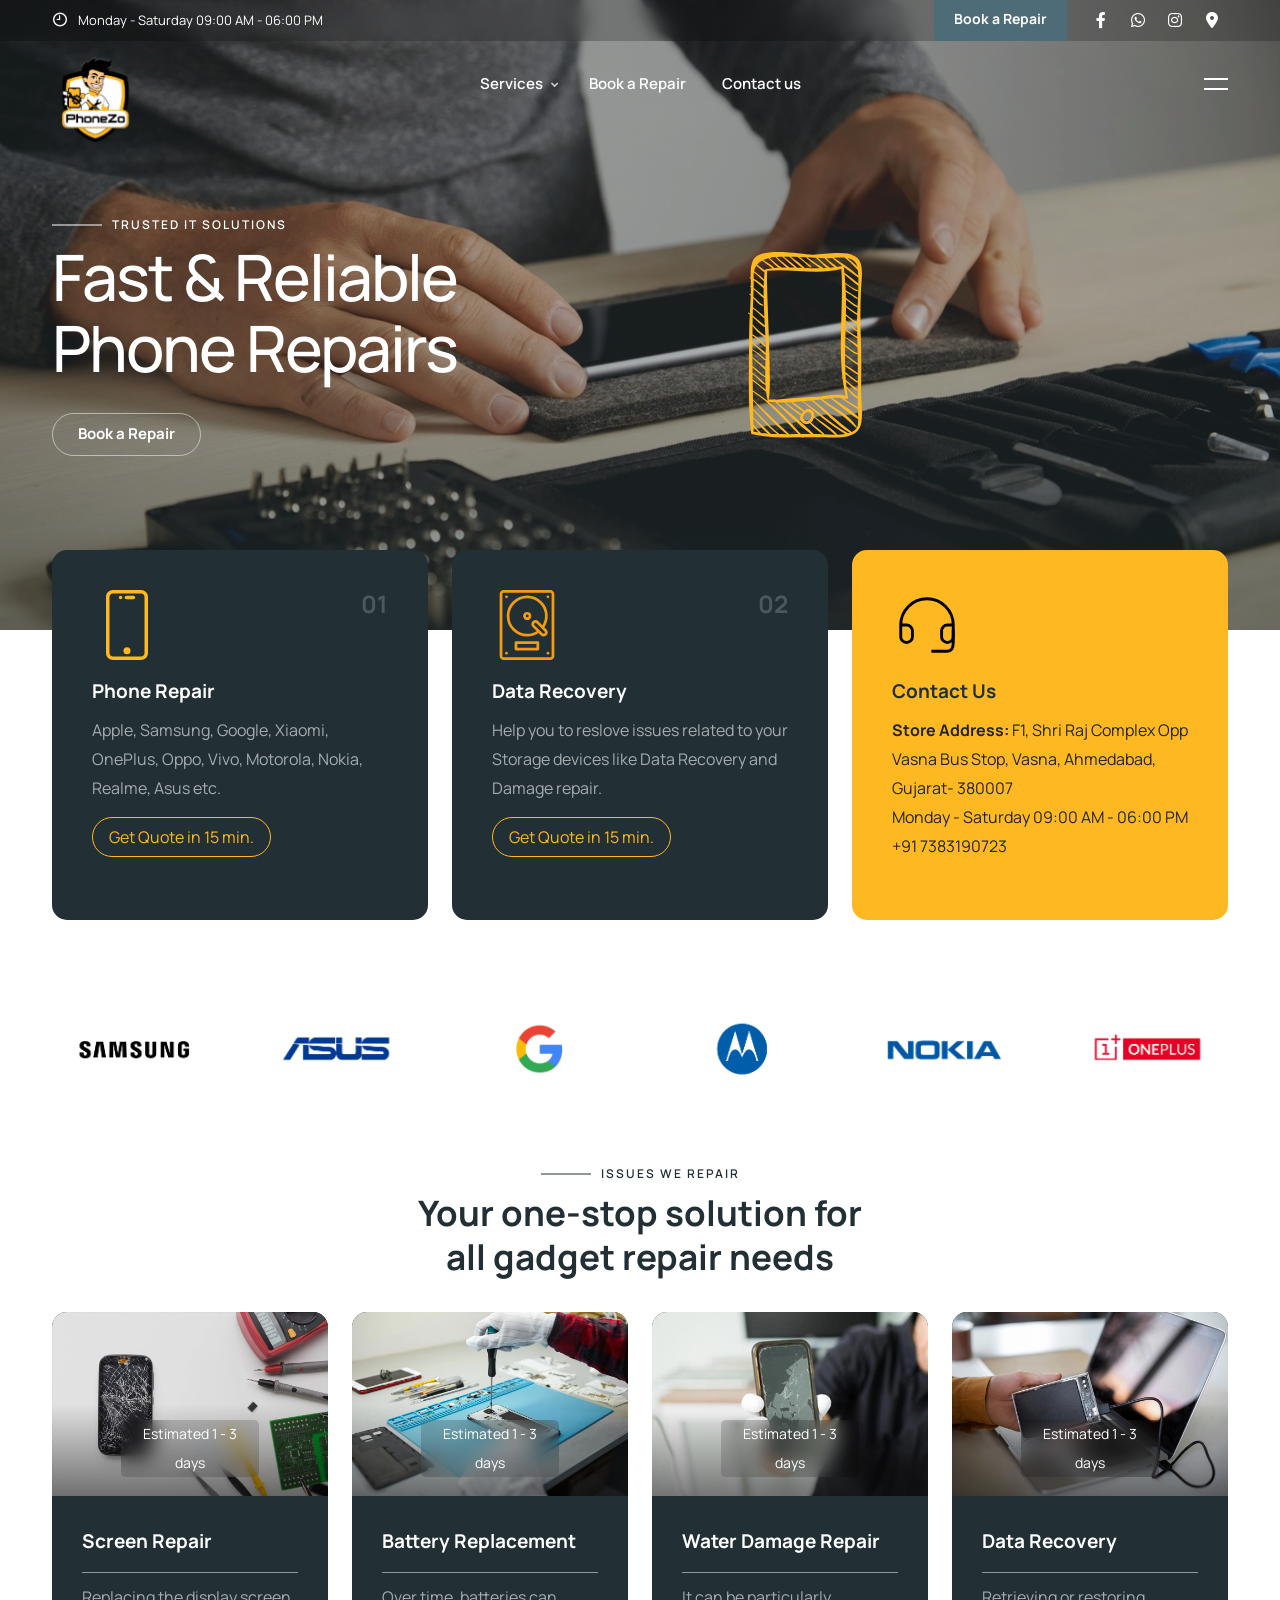
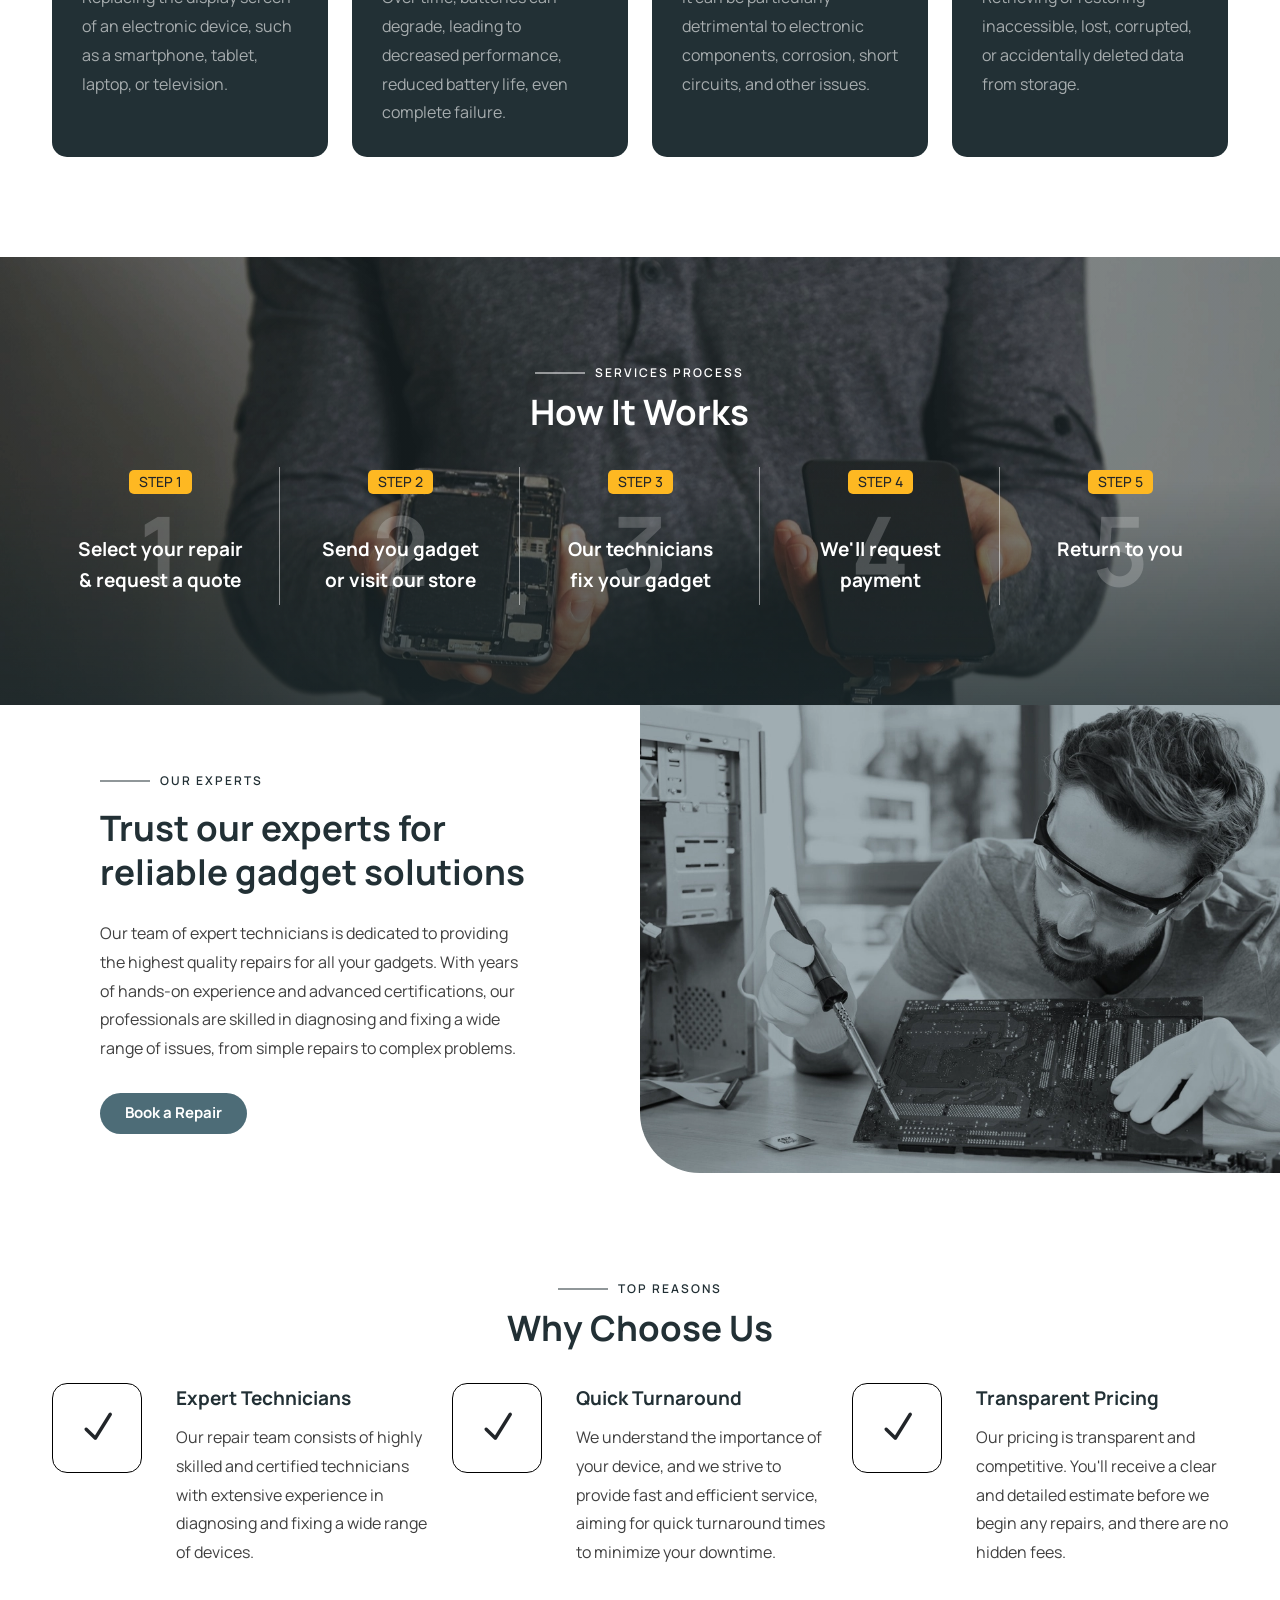
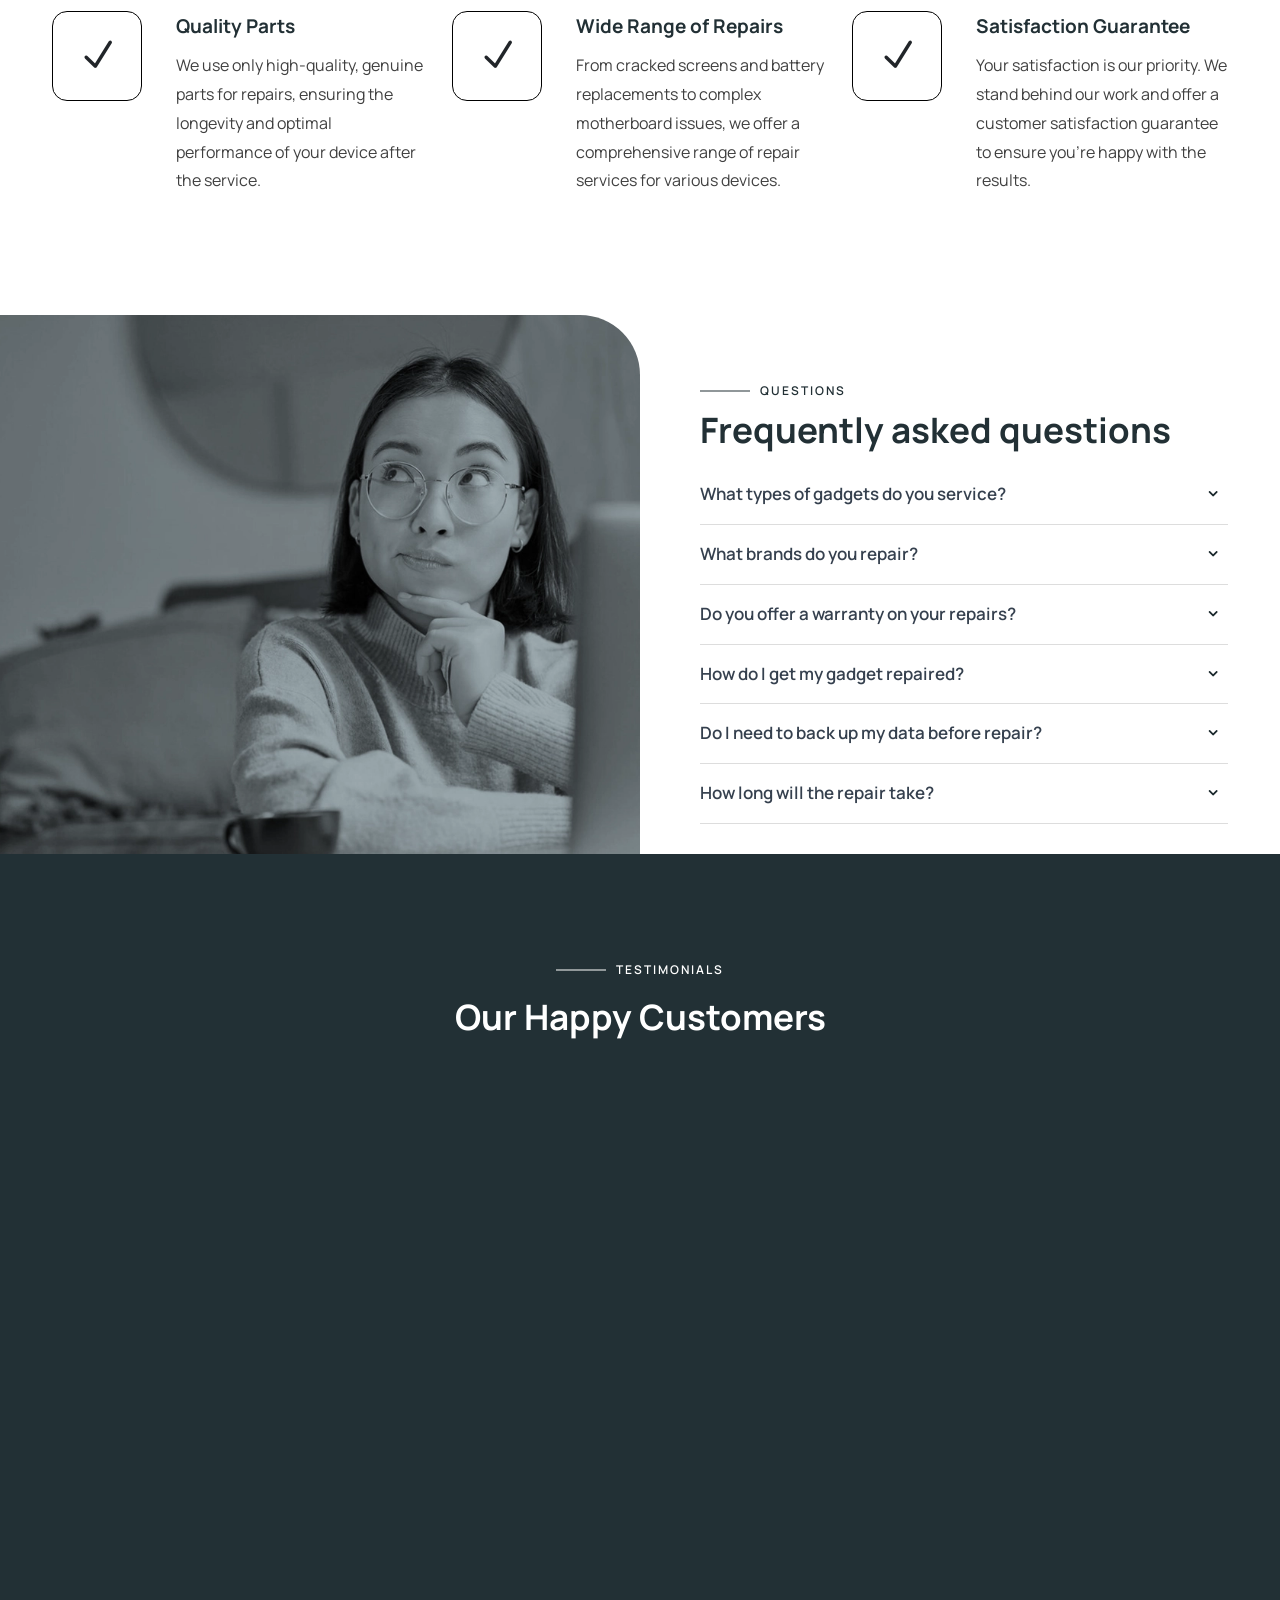
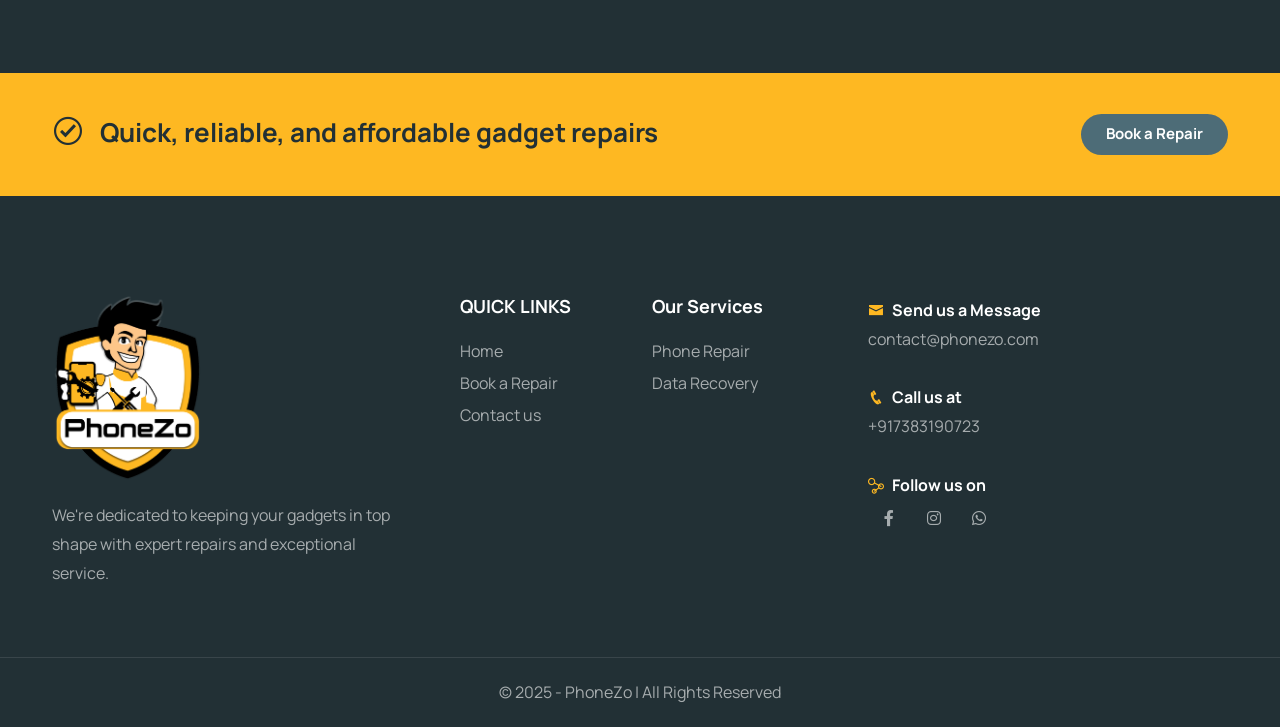
==== commit c03b169b: "added location btn" ====
--- a/index.html
+++ b/index.html
@@ -55,6 +55,8 @@
                                                 class="fa-brands fa-whatsapp fa-lg"></i></a>
                                         <a href="https://www.instagram.com/phonezo.in" target="_blank"><i
                                                 class="fa-brands fa-instagram fa-lg"></i></a>
+                                        <a href="https://maps.app.goo.gl/h99hhkeGVbmqbV9Y8" target="_blank"><i
+                                                class="fa-regular fa-location-dot fa-lg"></i></a>
                                     </div>
                                 </div>
                             </div>
--- a/css/style.css
+++ b/css/style.css
@@ -14034,4 +14034,14 @@
   .widgets {
     display: flex;
   }
+}
+
+
+.buttonHover {
+  transition: all 0.2s ease-in-out;
+
+  &:hover {
+    color: var(--secondary-color) !important;
+    background-color: black;
+  }
 }
